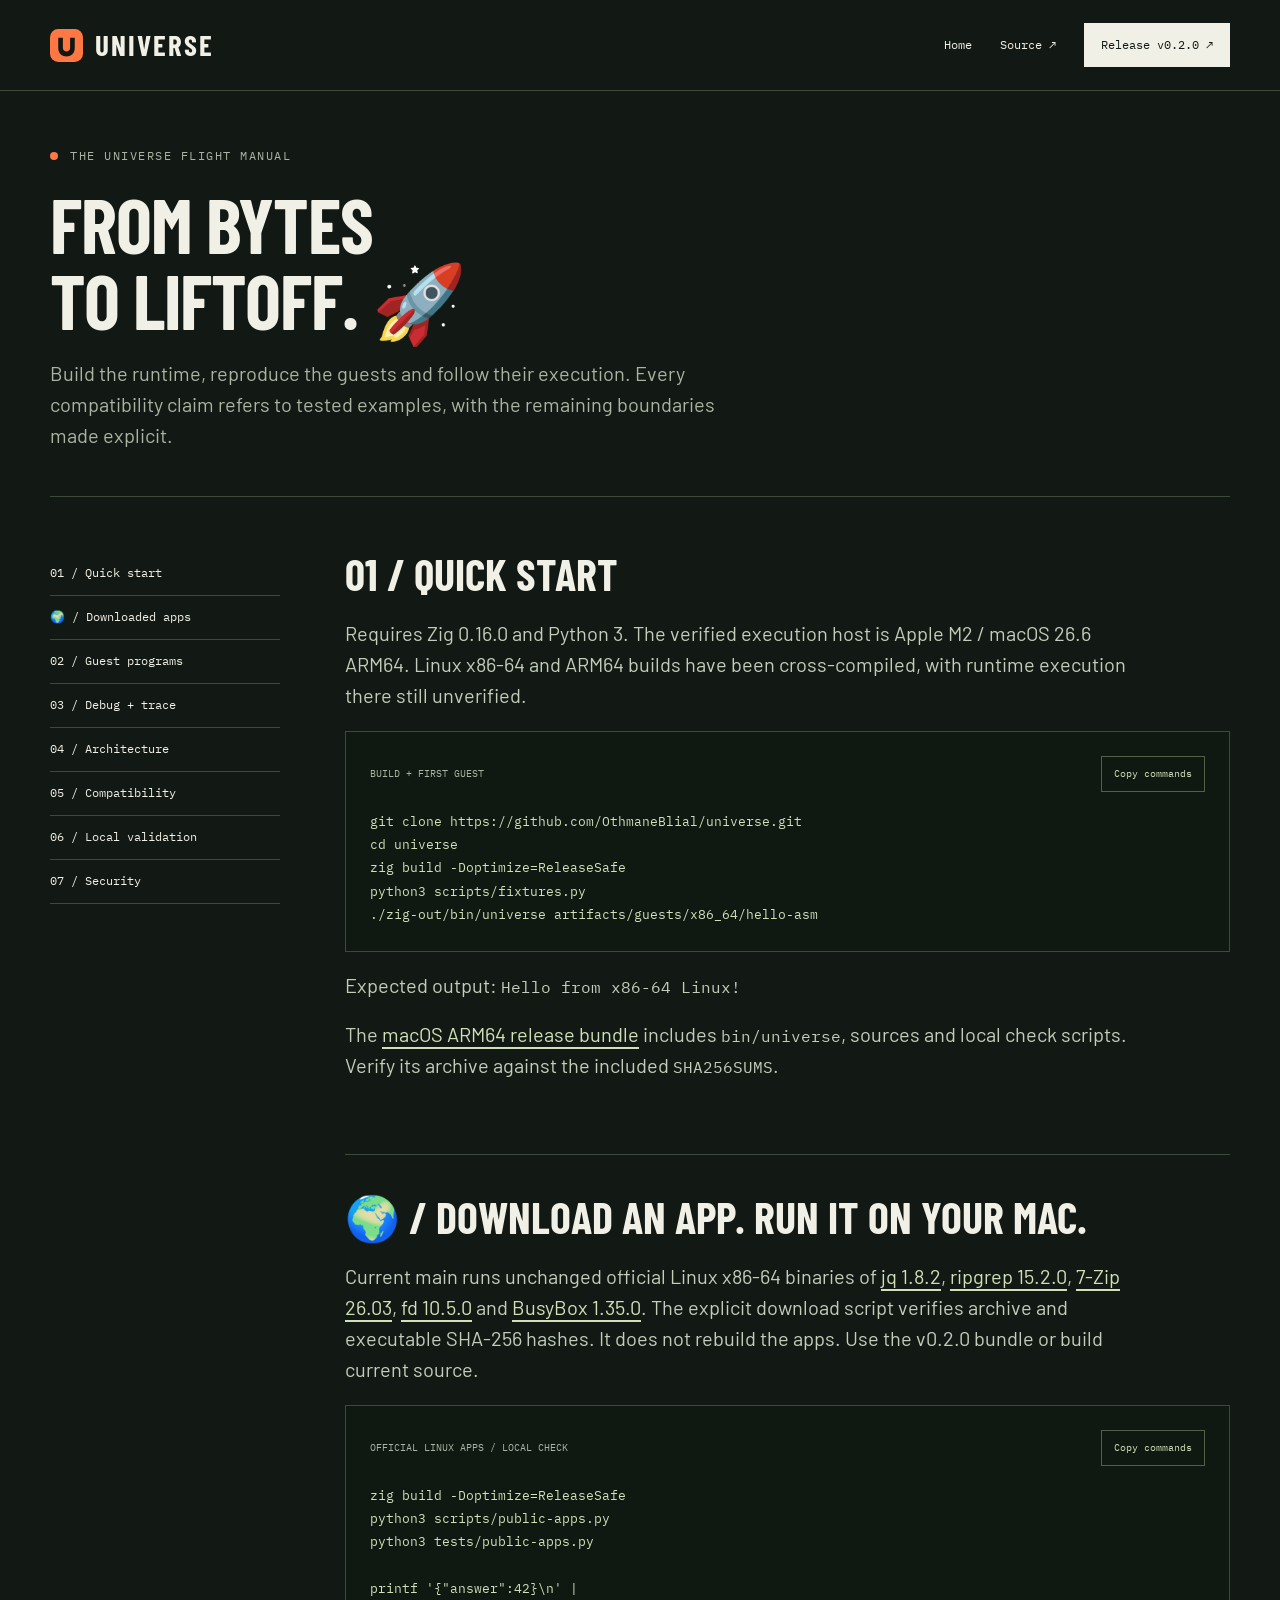
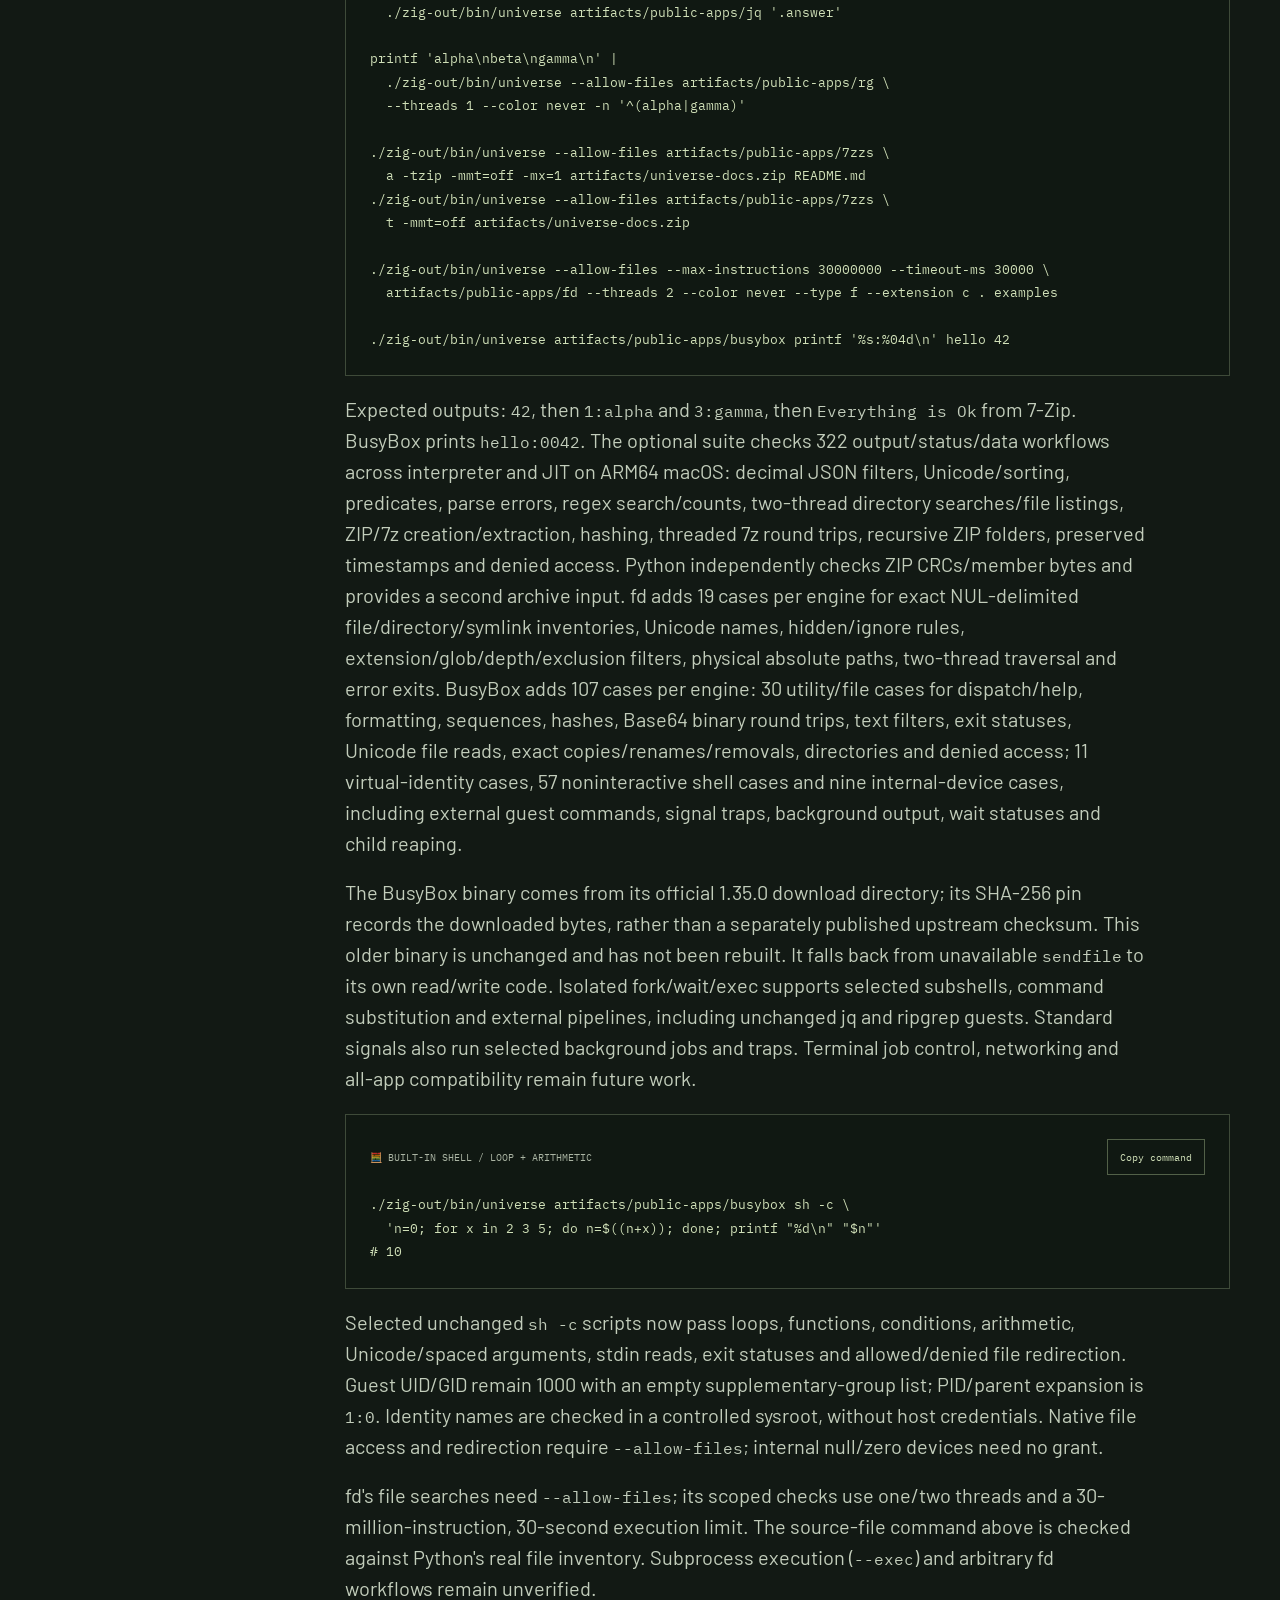
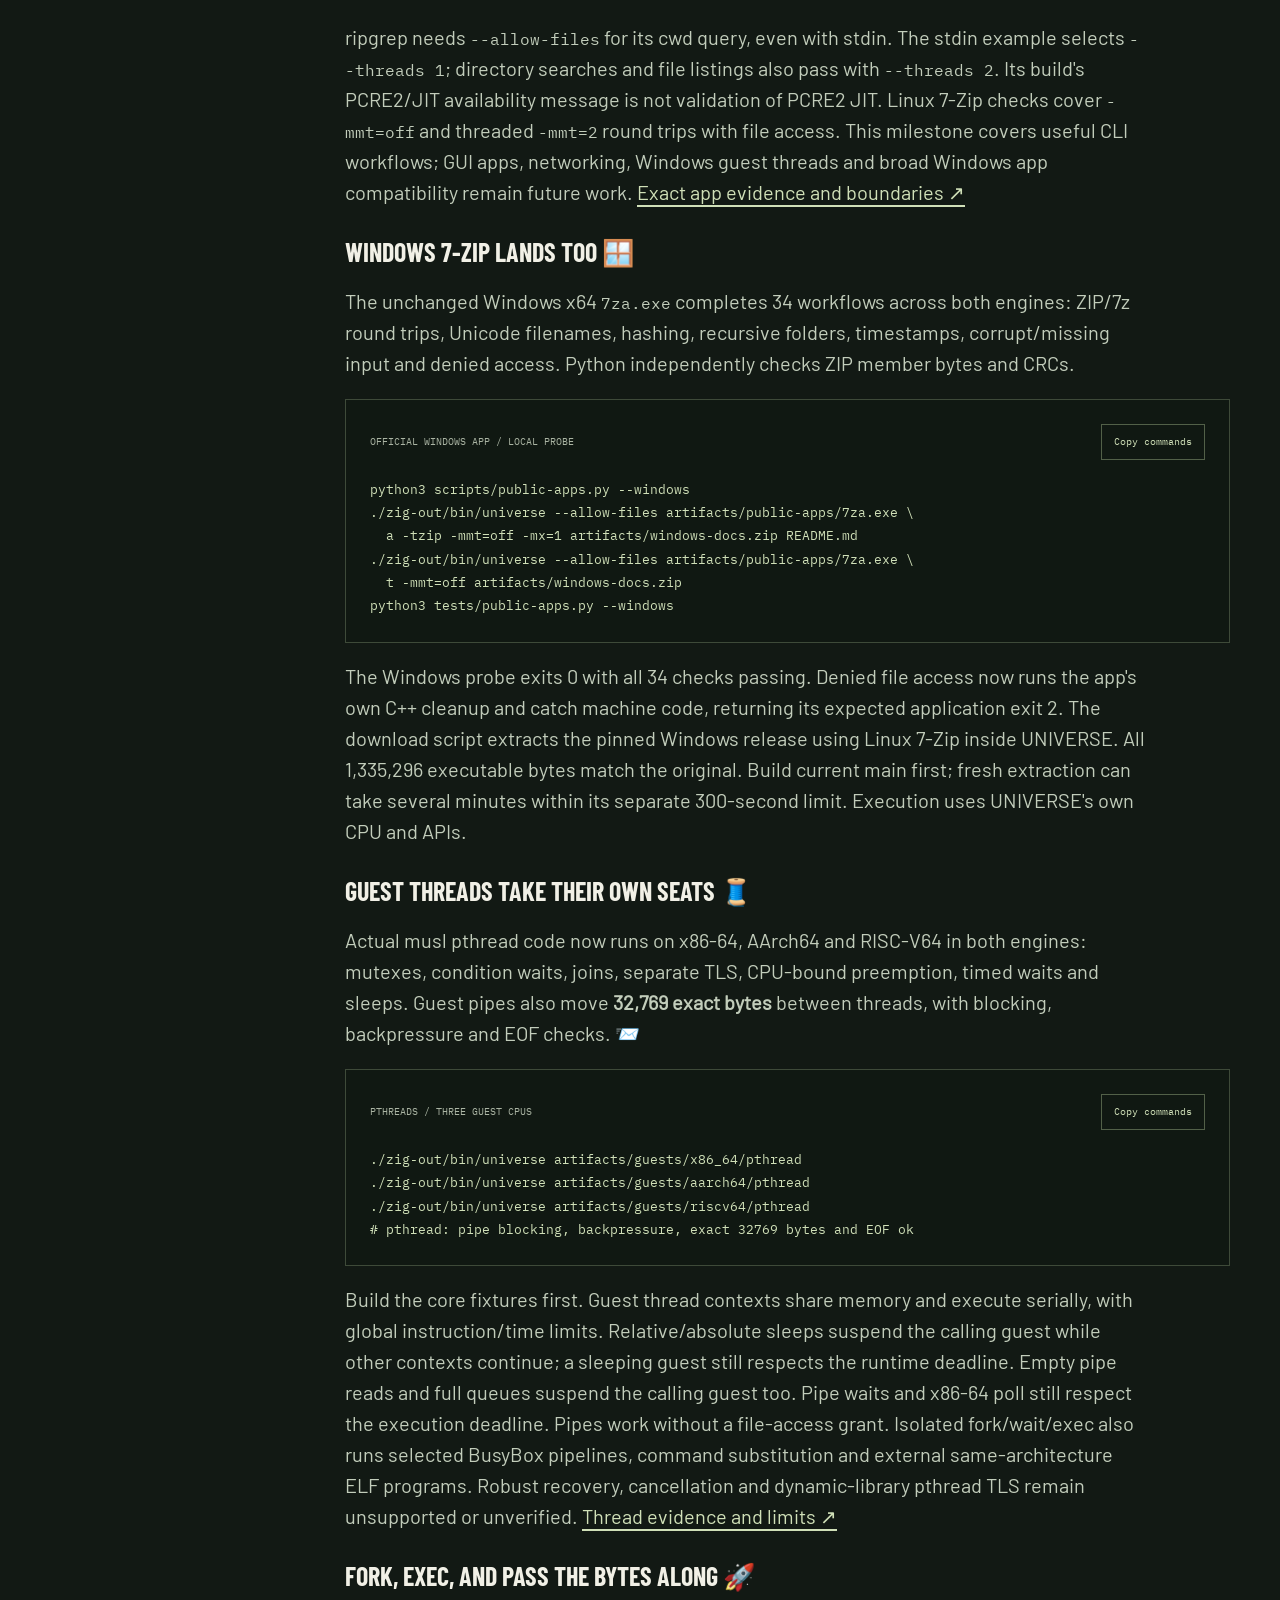
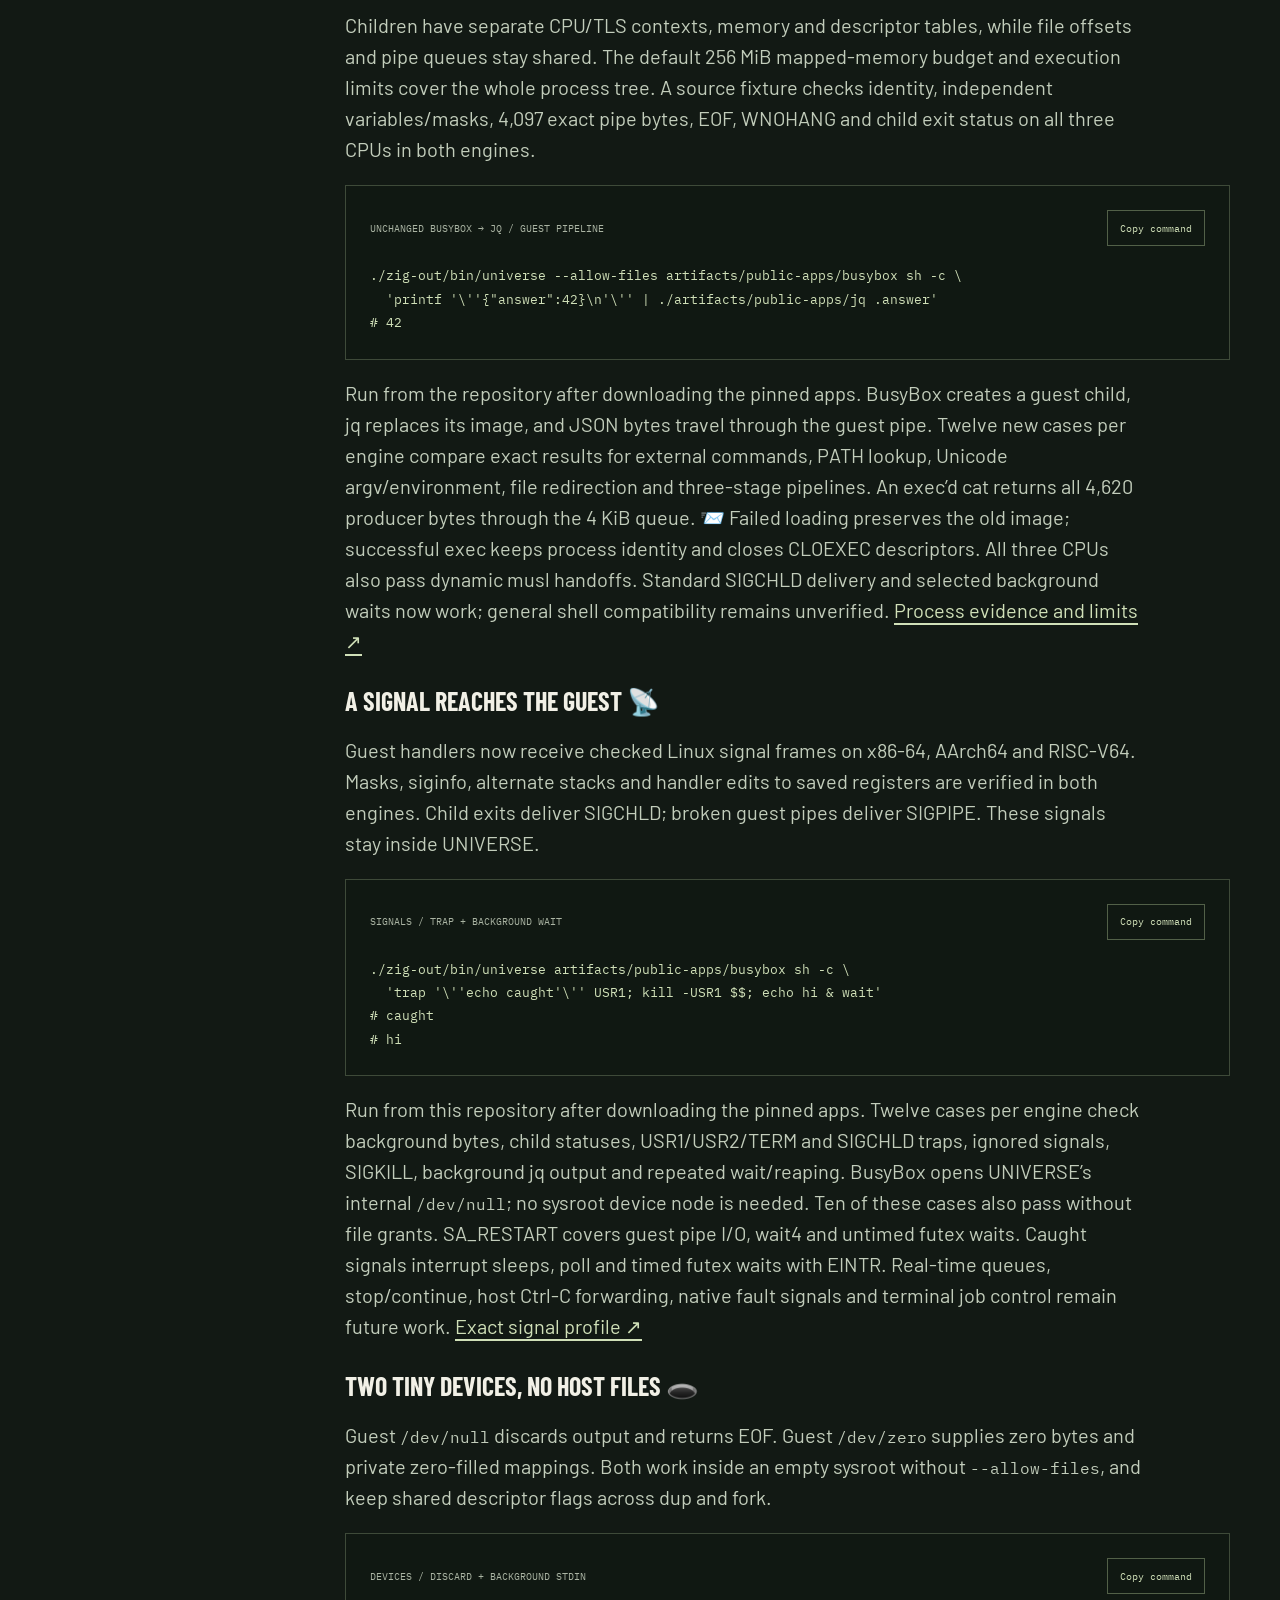
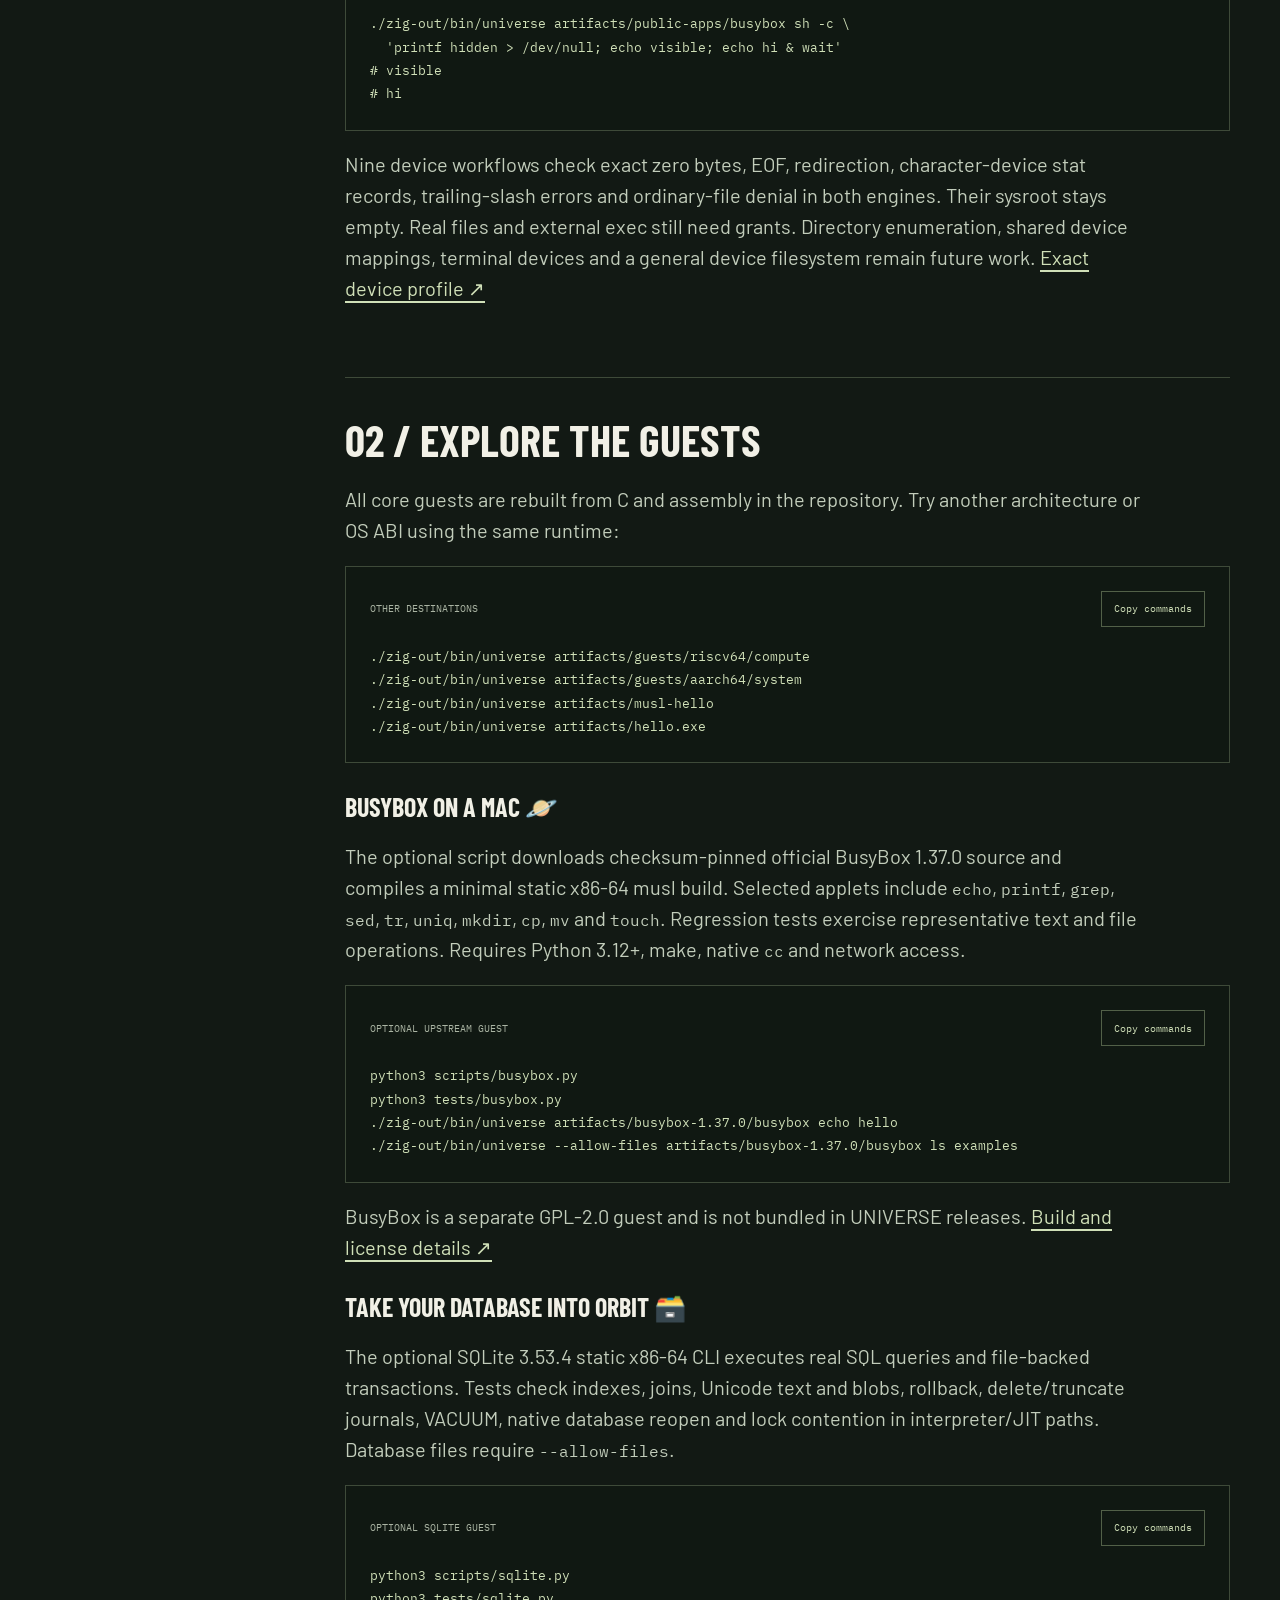
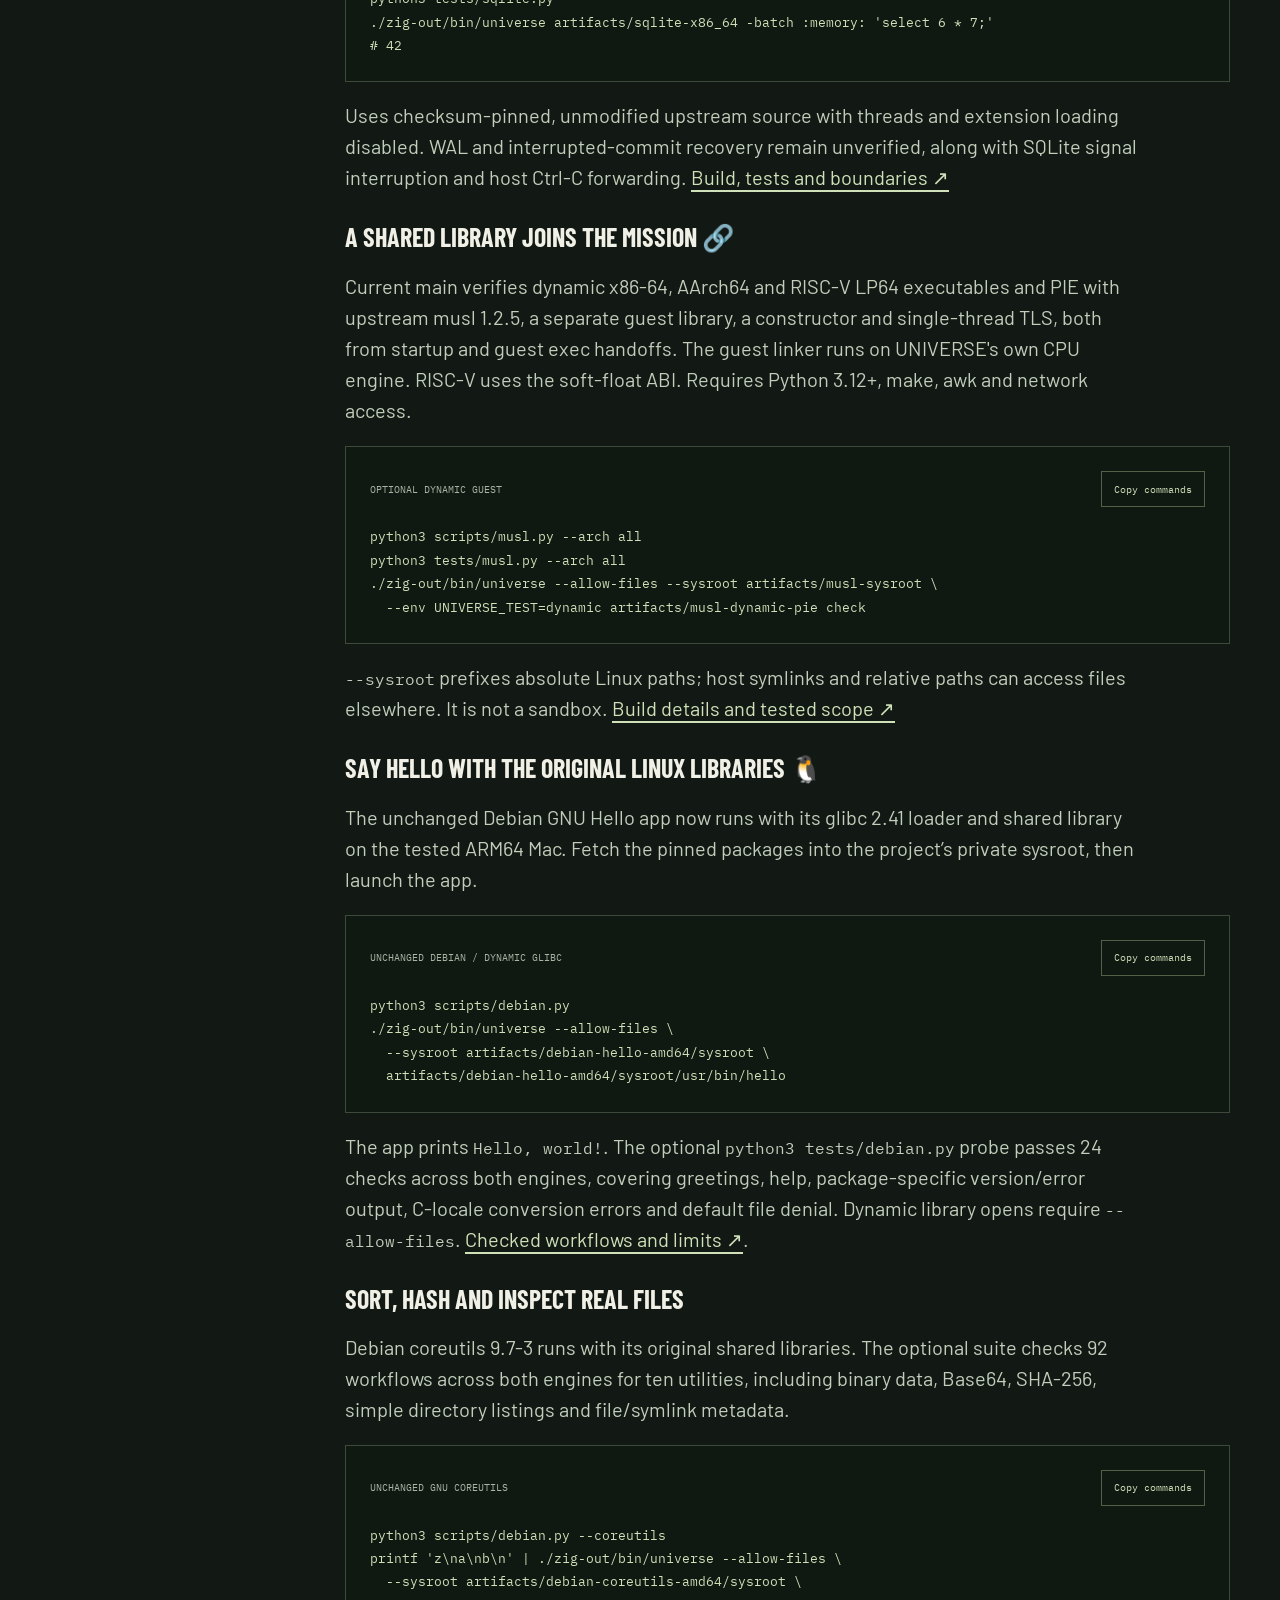
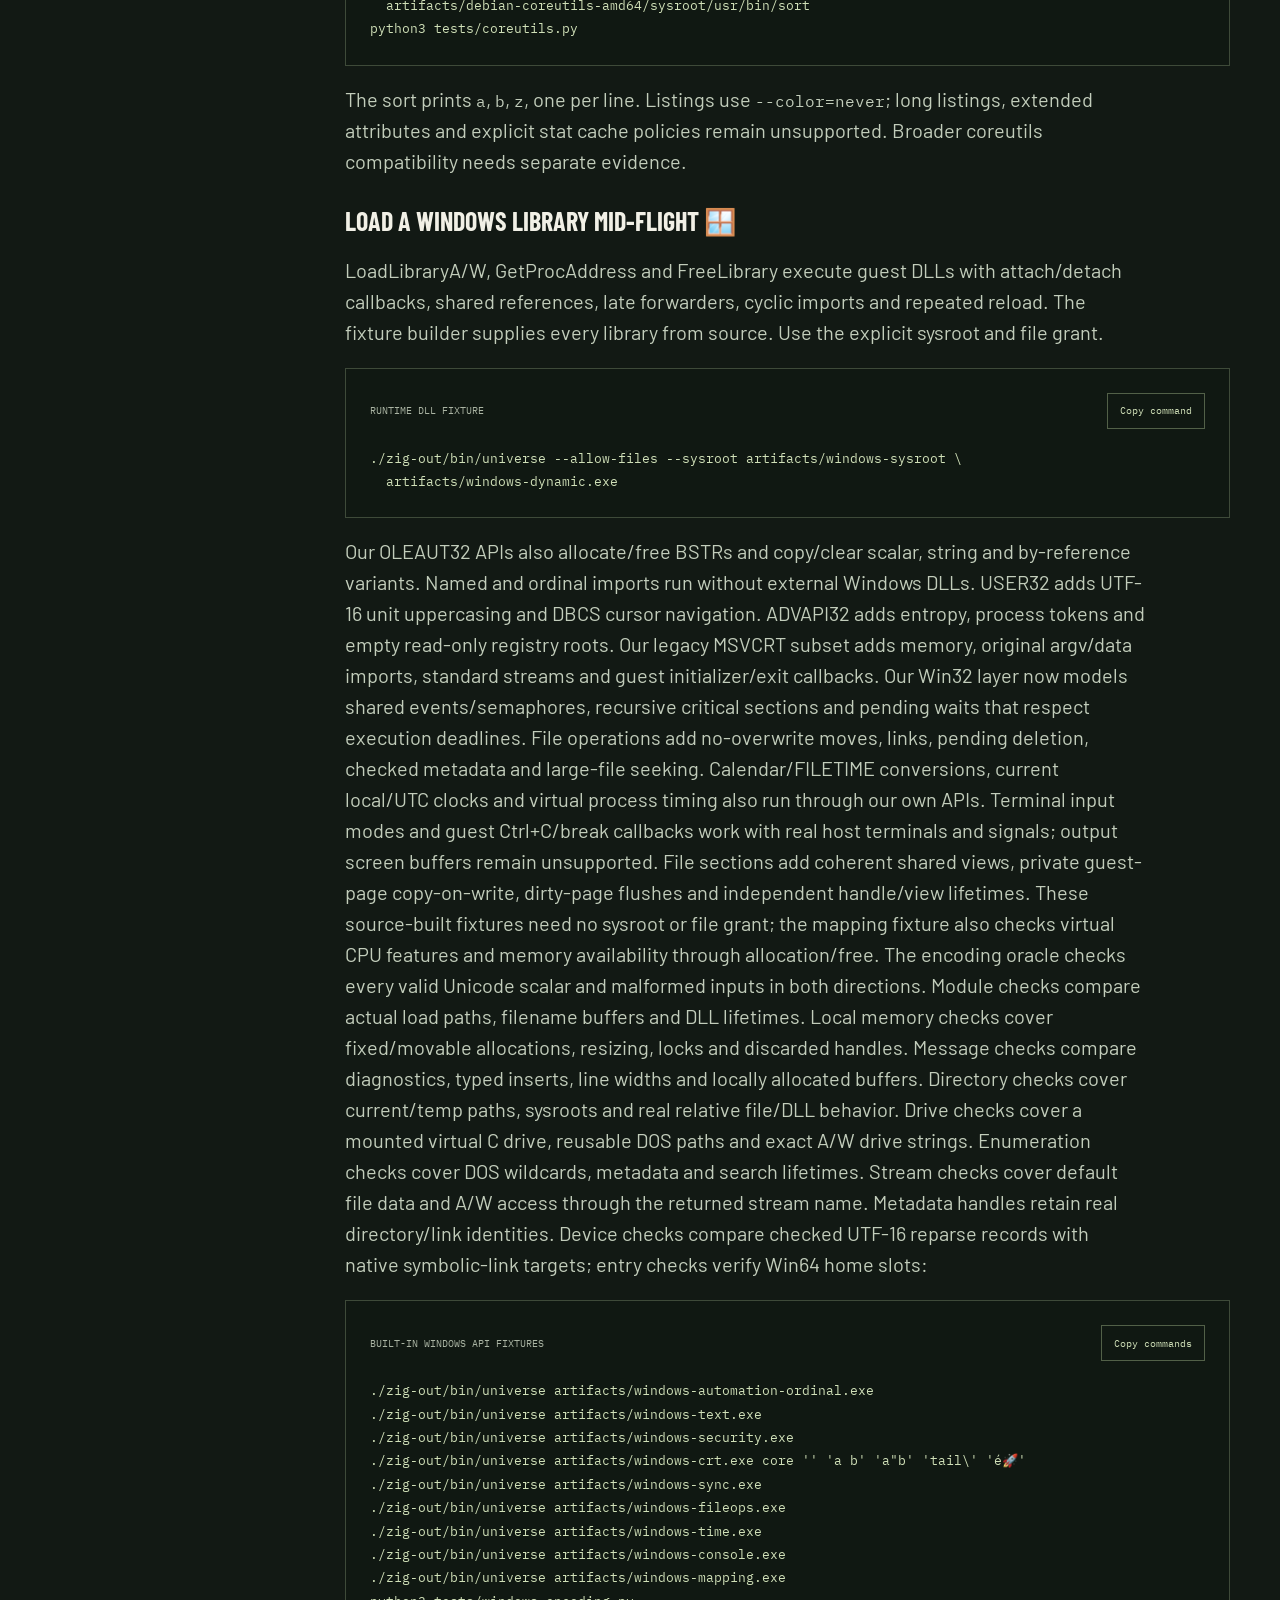
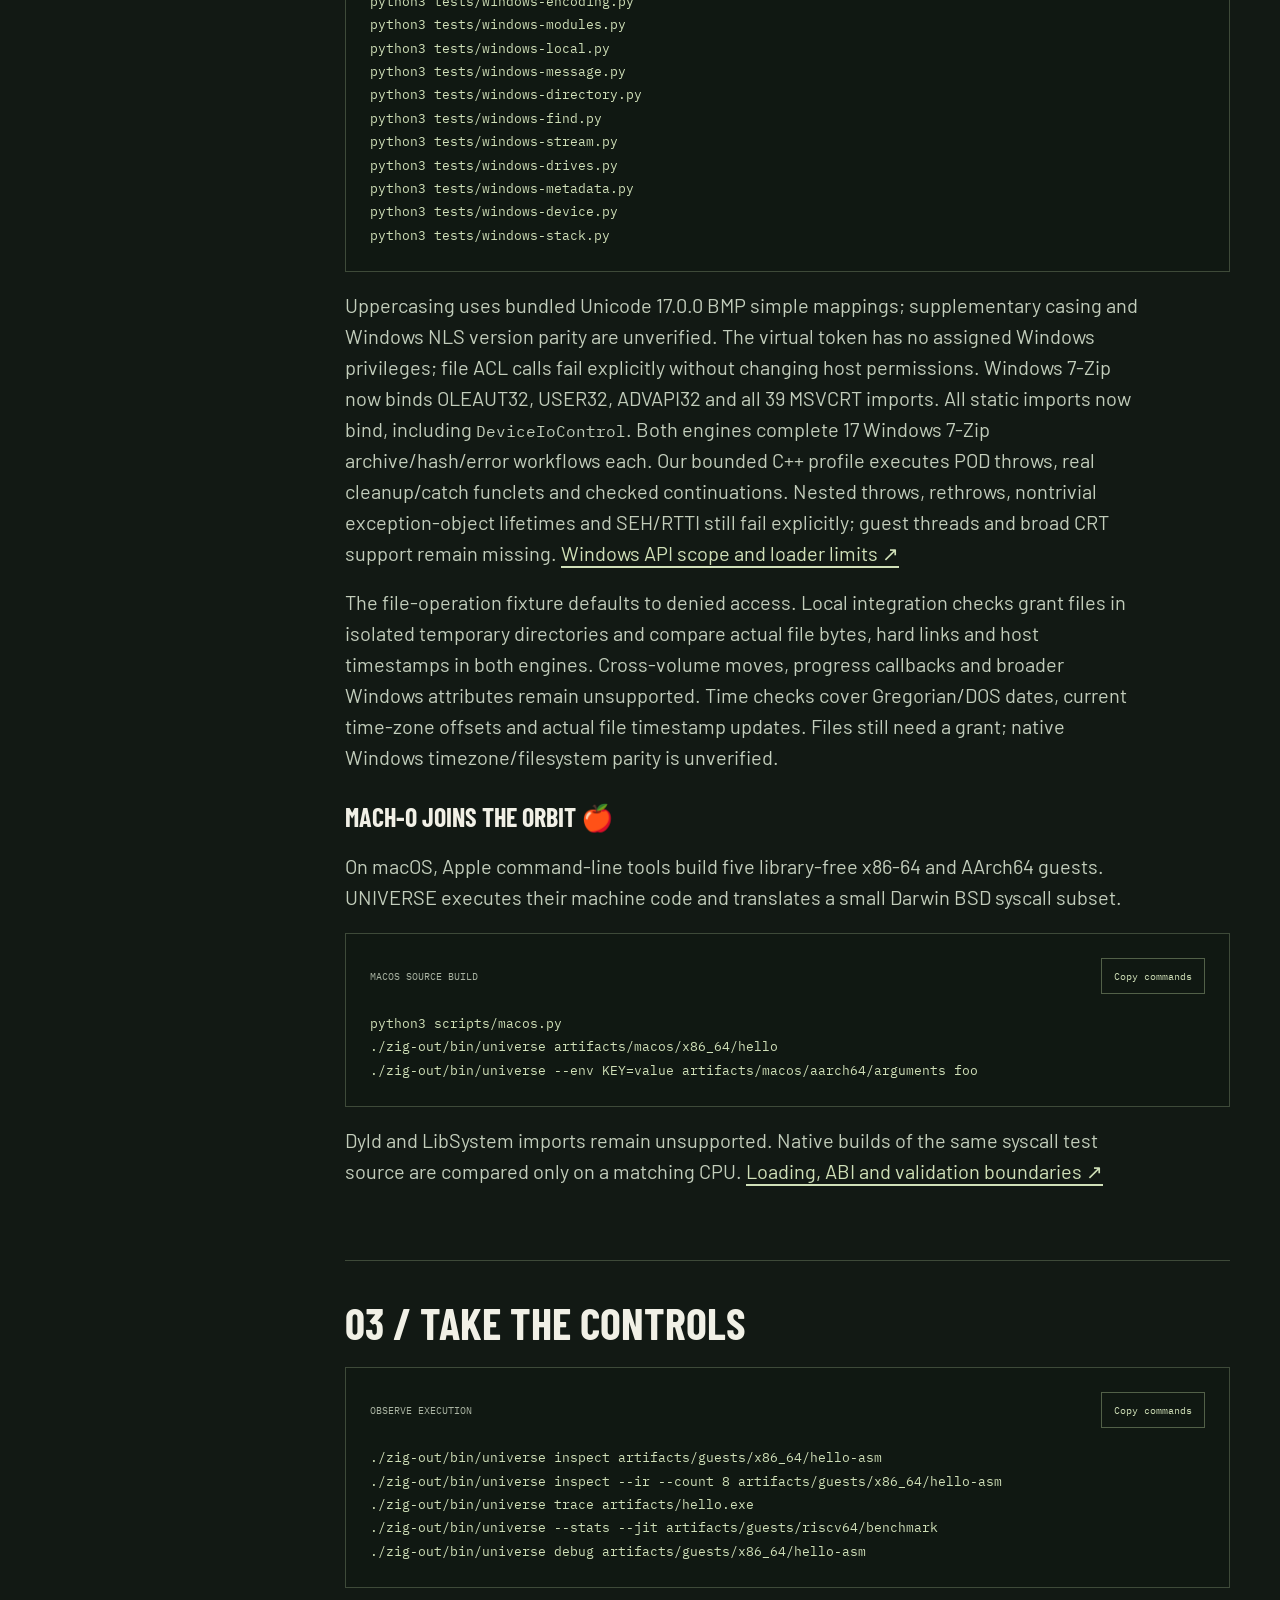
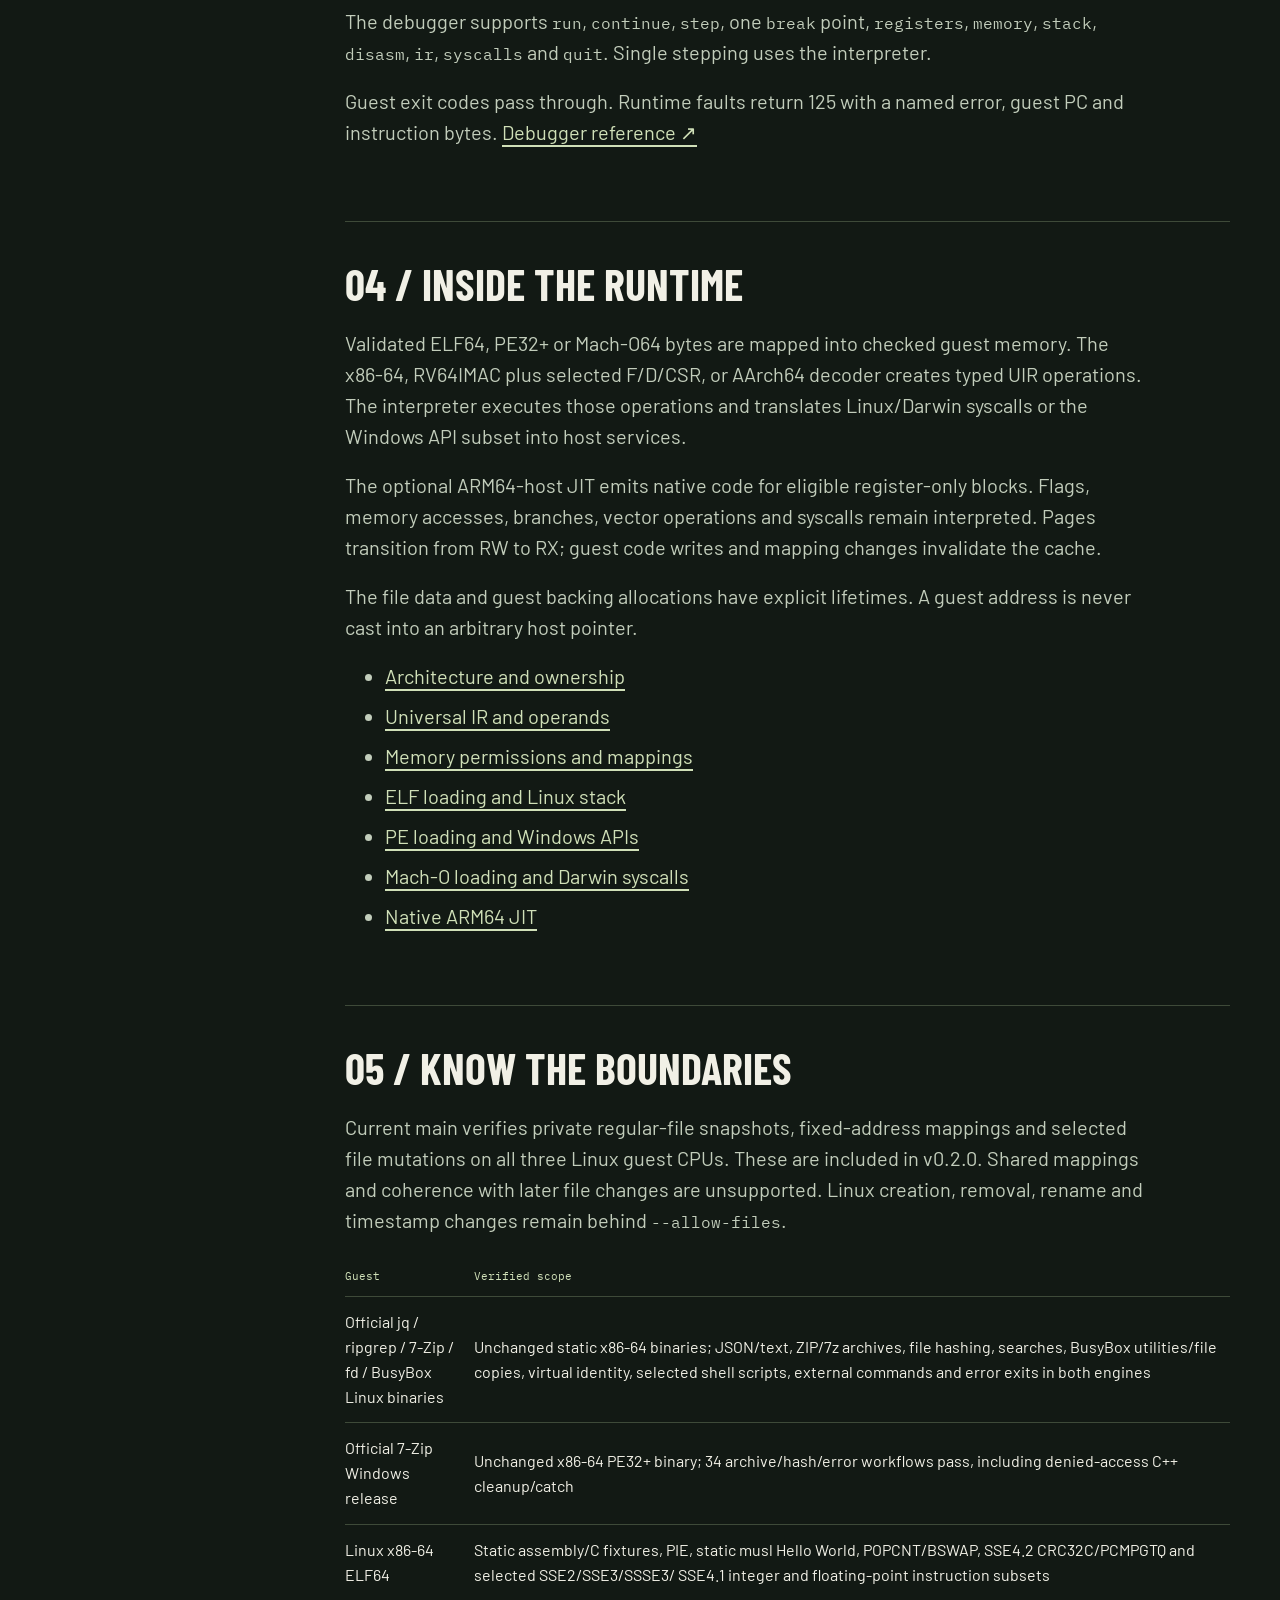
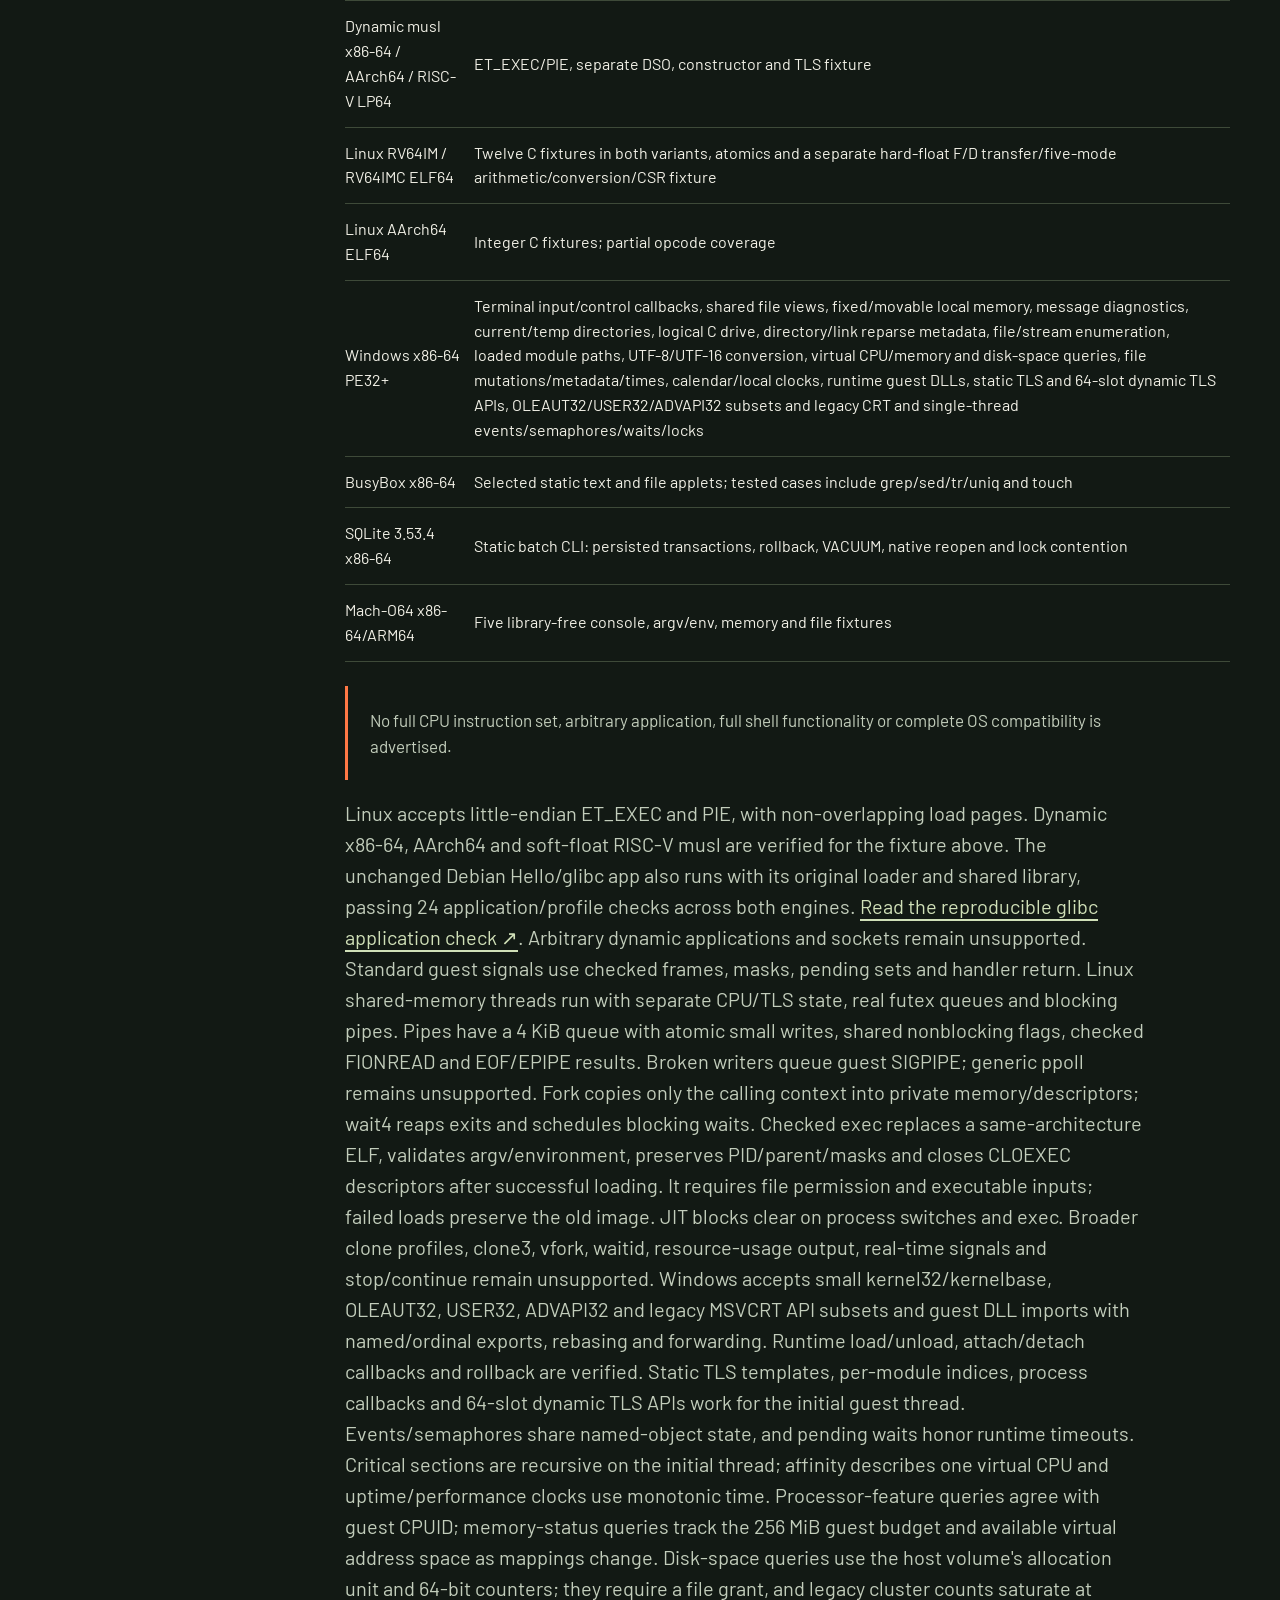
==== site/docs.html @ 821ba2e9 "Record the complete local v0.2.0 release validation" ====
<!doctype html>
<html lang="en">
  <head>
    <meta charset="utf-8" />
    <meta name="viewport" content="width=device-width,initial-scale=1" />
    <title>Flight manual — UNIVERSE</title>
    <meta
      name="description"
      content="Build UNIVERSE, execute real foreign guests, inspect UIR and understand exact compatibility and security boundaries."
    />
    <meta name="theme-color" content="#121914" />
    <link
      rel="canonical"
      href="https://othmaneblial.github.io/universe/docs.html"
    />
    <link rel="icon" href="assets/icon.svg" type="image/svg+xml" />
    <link rel="stylesheet" href="styles.css" />
    <script defer src="app.js"></script>
  </head>
  <body>
    <a class="skip" href="#main">Skip to content</a>
    <header class="site-nav">
      <nav class="wrap nav-inner" aria-label="Main navigation">
        <a class="brand" href="./"
          ><img
            src="assets/icon.svg"
            alt=""
            width="33"
            height="33"
          />UNIVERSE</a
        >
        <div class="nav-links">
          <a href="./">Home</a
          ><a class="desktop" href="https://github.com/OthmaneBlial/universe"
            >Source ↗</a
          ><a
            class="nav-cta"
            href="https://github.com/OthmaneBlial/universe/releases/tag/v0.2.0"
            >Release v0.2.0 ↗</a
          >
        </div>
      </nav>
    </header>
    <main id="main" class="wrap">
      <div class="docs-heading">
        <span class="eyebrow">The UNIVERSE flight manual</span>
        <h1>From bytes<br />to liftoff. 🚀</h1>
        <p>
          Build the runtime, reproduce the guests and follow their execution.
          Every compatibility claim refers to tested examples, with the
          remaining boundaries made explicit.
        </p>
      </div>
      <div class="docs-layout">
        <nav class="docs-sidebar" aria-label="Documentation sections">
          <a href="#quickstart">01 / Quick start</a
          ><a href="#public-apps">🌍 / Downloaded apps</a
          ><a href="#guests">02 / Guest programs</a
          ><a href="#tools">03 / Debug + trace</a
          ><a href="#architecture">04 / Architecture</a
          ><a href="#compatibility">05 / Compatibility</a
          ><a href="#validation">06 / Local validation</a
          ><a href="#security">07 / Security</a>
        </nav>
        <div class="docs-content">
          <section id="quickstart">
            <h2>01 / Quick start</h2>
            <p>
              Requires Zig 0.16.0 and Python 3. The verified execution host is
              Apple M2 / macOS 26.6 ARM64. Linux x86-64 and ARM64 builds have
              been cross-compiled, with runtime execution there still
              unverified.
            </p>
            <div class="code-block">
              <div class="code-label">
                <span>BUILD + FIRST GUEST</span
                ><button class="copy" data-copy="docs-start">
                  Copy commands
                </button>
              </div>
              <pre
                id="docs-start"
              ><code>git clone https://github.com/OthmaneBlial/universe.git
cd universe
zig build -Doptimize=ReleaseSafe
python3 scripts/fixtures.py
./zig-out/bin/universe artifacts/guests/x86_64/hello-asm</code></pre>
            </div>
            <p>Expected output: <code>Hello from x86-64 Linux!</code></p>
            <p>
              The
              <a
                href="https://github.com/OthmaneBlial/universe/releases/tag/v0.2.0"
                >macOS ARM64 release bundle</a
              >
              includes <code>bin/universe</code>, sources and local check
              scripts. Verify its archive against the included
              <code>SHA256SUMS</code>.
            </p>
          </section>
          <section id="public-apps">
            <h2>🌍 / Download an app. Run it on your Mac.</h2>
            <p>Current main runs unchanged official Linux x86-64 binaries of
              <a href="https://github.com/jqlang/jq/releases/tag/jq-1.8.2">jq 1.8.2</a>,
              <a href="https://github.com/BurntSushi/ripgrep/releases/tag/15.2.0">ripgrep 15.2.0</a>,
              <a href="https://github.com/ip7z/7zip/releases/tag/26.03">7-Zip 26.03</a>,
              <a href="https://github.com/sharkdp/fd/releases/tag/v10.5.0">fd 10.5.0</a>
              and <a href="https://busybox.net/downloads/binaries/1.35.0-x86_64-linux-musl/">BusyBox 1.35.0</a>.
              The explicit download script verifies archive and executable SHA-256 hashes.
              It does not rebuild the apps. Use the v0.2.0 bundle or build current source.</p>
            <div class="code-block">
              <div class="code-label"><span>OFFICIAL LINUX APPS / LOCAL CHECK</span><button class="copy" data-copy="docs-apps">Copy commands</button></div>
              <pre id="docs-apps"><code>zig build -Doptimize=ReleaseSafe
python3 scripts/public-apps.py
python3 tests/public-apps.py

printf '{"answer":42}\n' |
  ./zig-out/bin/universe artifacts/public-apps/jq '.answer'

printf 'alpha\nbeta\ngamma\n' |
  ./zig-out/bin/universe --allow-files artifacts/public-apps/rg \
  --threads 1 --color never -n '^(alpha|gamma)'

./zig-out/bin/universe --allow-files artifacts/public-apps/7zzs \
  a -tzip -mmt=off -mx=1 artifacts/universe-docs.zip README.md
./zig-out/bin/universe --allow-files artifacts/public-apps/7zzs \
  t -mmt=off artifacts/universe-docs.zip

./zig-out/bin/universe --allow-files --max-instructions 30000000 --timeout-ms 30000 \
  artifacts/public-apps/fd --threads 2 --color never --type f --extension c . examples

./zig-out/bin/universe artifacts/public-apps/busybox printf '%s:%04d\n' hello 42</code></pre>
            </div>
            <p>Expected outputs: <code>42</code>, then <code>1:alpha</code> and
              <code>3:gamma</code>, then <code>Everything is Ok</code> from 7-Zip.
              BusyBox prints <code>hello:0042</code>.
              The optional suite checks 322 output/status/data workflows
              across interpreter and JIT on ARM64 macOS: decimal JSON filters, Unicode/sorting,
              predicates, parse errors, regex search/counts, two-thread directory searches/file listings, ZIP/7z creation/extraction,
              hashing, threaded 7z round trips, recursive ZIP folders, preserved timestamps and denied access.
              Python independently checks ZIP CRCs/member bytes and provides a second archive input.
              fd adds 19 cases per engine for exact NUL-delimited file/directory/symlink inventories,
              Unicode names, hidden/ignore rules, extension/glob/depth/exclusion filters,
              physical absolute paths, two-thread traversal and error exits.
              BusyBox adds 107 cases per engine: 30 utility/file cases for dispatch/help, formatting, sequences, hashes,
              Base64 binary round trips, text filters, exit statuses, Unicode file reads,
              exact copies/renames/removals, directories and denied access;
              11 virtual-identity cases, 57 noninteractive shell cases and nine internal-device cases, including external guest commands,
              signal traps, background output, wait statuses and child reaping.</p>
            <p>The BusyBox binary comes from its official 1.35.0 download directory;
              its SHA-256 pin records the downloaded bytes, rather than a separately published upstream checksum.
              This older binary is unchanged and has not been rebuilt.
              It falls back from unavailable <code>sendfile</code> to its own read/write code.
              Isolated fork/wait/exec supports selected subshells, command substitution and external pipelines,
              including unchanged jq and ripgrep guests. Standard signals also run selected background jobs and traps.
              Terminal job control, networking and all-app compatibility remain future work.</p>
            <div class="code-block">
              <div class="code-label"><span>🧮 BUILT-IN SHELL / LOOP + ARITHMETIC</span><button class="copy" data-copy="busybox-shell">Copy command</button></div>
              <pre id="busybox-shell"><code>./zig-out/bin/universe artifacts/public-apps/busybox sh -c \
  'n=0; for x in 2 3 5; do n=$((n+x)); done; printf "%d\n" "$n"'
# 10</code></pre>
            </div>
            <p>Selected unchanged <code>sh -c</code> scripts now pass loops, functions,
              conditions, arithmetic, Unicode/spaced arguments, stdin reads, exit statuses
              and allowed/denied file redirection. Guest UID/GID remain 1000 with an empty
              supplementary-group list; PID/parent expansion is <code>1:0</code>.
              Identity names are checked in a controlled sysroot, without host credentials.
              Native file access and redirection require <code>--allow-files</code>; internal null/zero devices need no grant.</p>
            <p>fd's file searches need <code>--allow-files</code>; its scoped checks use
              one/two threads and a 30-million-instruction, 30-second execution limit.
              The source-file command above is checked against Python's real file inventory.
              Subprocess execution (<code>--exec</code>) and arbitrary fd workflows remain unverified.</p>
            <p>ripgrep needs <code>--allow-files</code> for its cwd query, even with stdin.
              The stdin example selects <code>--threads 1</code>; directory searches and file listings
              also pass with <code>--threads 2</code>. Its build's PCRE2/JIT availability message is
              not validation of PCRE2 JIT. Linux 7-Zip checks cover <code>-mmt=off</code>
              and threaded <code>-mmt=2</code> round trips with file access.
              This milestone covers useful CLI workflows;
              GUI apps, networking, Windows guest threads and broad Windows app compatibility remain future work.
              <a href="https://github.com/OthmaneBlial/universe/blob/main/docs/public-apps.md">Exact app evidence and boundaries ↗</a></p>
            <h3>Windows 7-Zip lands too 🪟</h3>
            <p>The unchanged Windows x64 <code>7za.exe</code> completes 34 workflows across both engines:
              ZIP/7z round trips, Unicode filenames, hashing, recursive folders, timestamps, corrupt/missing input and denied access.
              Python independently checks ZIP member bytes and CRCs.</p>
            <div class="code-block">
              <div class="code-label"><span>OFFICIAL WINDOWS APP / LOCAL PROBE</span><button class="copy" data-copy="docs-apps-windows">Copy commands</button></div>
              <pre id="docs-apps-windows"><code>python3 scripts/public-apps.py --windows
./zig-out/bin/universe --allow-files artifacts/public-apps/7za.exe \
  a -tzip -mmt=off -mx=1 artifacts/windows-docs.zip README.md
./zig-out/bin/universe --allow-files artifacts/public-apps/7za.exe \
  t -mmt=off artifacts/windows-docs.zip
python3 tests/public-apps.py --windows</code></pre>
            </div>
            <p>The Windows probe exits 0 with all 34 checks passing. Denied file access now runs the
              app's own C++ cleanup and catch machine code, returning its expected application exit 2.
              The download script extracts the pinned Windows release using Linux 7-Zip inside UNIVERSE.
              All 1,335,296 executable bytes match the original. Build current main first; fresh extraction
              can take several minutes within its separate 300-second limit. Execution uses UNIVERSE's own CPU and APIs.</p>
            <h3>Guest threads take their own seats 🧵</h3>
            <p>Actual musl pthread code now runs on x86-64, AArch64 and RISC-V64 in both engines:
              mutexes, condition waits, joins, separate TLS, CPU-bound preemption, timed waits and sleeps.
              Guest pipes also move <strong>32,769 exact bytes</strong> between threads, with blocking,
              backpressure and EOF checks. 📨</p>
            <div class="code-block">
              <div class="code-label"><span>PTHREADS / THREE GUEST CPUS</span><button class="copy" data-copy="docs-threads">Copy commands</button></div>
              <pre id="docs-threads"><code>./zig-out/bin/universe artifacts/guests/x86_64/pthread
./zig-out/bin/universe artifacts/guests/aarch64/pthread
./zig-out/bin/universe artifacts/guests/riscv64/pthread
# pthread: pipe blocking, backpressure, exact 32769 bytes and EOF ok</code></pre>
            </div>
            <p>Build the core fixtures first. Guest thread contexts share memory and execute serially,
              with global instruction/time limits. Relative/absolute sleeps suspend the calling
              guest while other contexts continue; a sleeping guest still respects the runtime deadline.
              Empty pipe reads and full queues suspend the calling guest too. Pipe waits and x86-64
              poll still respect the execution deadline. Pipes work without a file-access grant.
              Isolated fork/wait/exec also runs selected BusyBox pipelines, command substitution
              and external same-architecture ELF programs.
              Robust recovery, cancellation and dynamic-library pthread TLS remain unsupported or unverified.
              <a href="https://github.com/OthmaneBlial/universe/blob/main/docs/linux-threads.md">Thread evidence and limits ↗</a></p>
            <h3>Fork, exec, and pass the bytes along 🚀</h3>
            <p>Children have separate CPU/TLS contexts, memory and descriptor tables, while file offsets
              and pipe queues stay shared. The default 256 MiB mapped-memory budget and execution limits
              cover the whole process tree. A source fixture checks identity, independent variables/masks,
              4,097 exact pipe bytes, EOF, WNOHANG and child exit status on all three CPUs in both engines.</p>
            <div class="code-block">
              <div class="code-label"><span>UNCHANGED BUSYBOX → JQ / GUEST PIPELINE</span><button class="copy" data-copy="docs-processes">Copy command</button></div>
              <pre id="docs-processes"><code>./zig-out/bin/universe --allow-files artifacts/public-apps/busybox sh -c \
  'printf '\''{"answer":42}\n'\'' | ./artifacts/public-apps/jq .answer'
# 42</code></pre>
            </div>
            <p>Run from the repository after downloading the pinned apps. BusyBox creates a guest child,
              jq replaces its image, and JSON bytes travel through the guest pipe. Twelve new cases per engine
              compare exact results for external commands, PATH lookup, Unicode argv/environment, file redirection
              and three-stage pipelines. An exec’d cat returns all 4,620 producer bytes through the 4 KiB queue. 📨
              Failed loading preserves the old image; successful exec keeps process identity and closes CLOEXEC
              descriptors. All three CPUs also pass dynamic musl handoffs.
              Standard SIGCHLD delivery and selected background waits now work;
              general shell compatibility remains unverified.
              <a href="https://github.com/OthmaneBlial/universe/blob/main/docs/linux-processes.md">Process evidence and limits ↗</a></p>
            <h3>A signal reaches the guest 📡</h3>
            <p>Guest handlers now receive checked Linux signal frames on x86-64, AArch64 and RISC-V64.
              Masks, siginfo, alternate stacks and handler edits to saved registers are verified in both engines.
              Child exits deliver SIGCHLD; broken guest pipes deliver SIGPIPE. These signals stay inside UNIVERSE.</p>
            <div class="code-block">
              <div class="code-label"><span>SIGNALS / TRAP + BACKGROUND WAIT</span><button class="copy" data-copy="docs-signals">Copy command</button></div>
              <pre id="docs-signals"><code>./zig-out/bin/universe artifacts/public-apps/busybox sh -c \
  'trap '\''echo caught'\'' USR1; kill -USR1 $$; echo hi &amp; wait'
# caught
# hi</code></pre>
            </div>
            <p>Run from this repository after downloading the pinned apps. Twelve cases per engine check
              background bytes, child statuses, USR1/USR2/TERM and SIGCHLD traps, ignored signals, SIGKILL,
              background jq output and repeated wait/reaping. BusyBox opens UNIVERSE’s internal <code>/dev/null</code>;
              no sysroot device node is needed. Ten of these cases also pass without file grants.
              SA_RESTART covers guest pipe I/O, wait4 and untimed futex waits. Caught signals interrupt sleeps,
              poll and timed futex waits with EINTR. Real-time queues, stop/continue, host Ctrl-C forwarding,
              native fault signals and terminal job control remain future work.
              <a href="https://github.com/OthmaneBlial/universe/blob/main/docs/linux-processes.md#guest-signals-and-interrupted-waits">Exact signal profile ↗</a></p>
            <h3>Two tiny devices, no host files 🕳️</h3>
            <p>Guest <code>/dev/null</code> discards output and returns EOF. Guest <code>/dev/zero</code>
              supplies zero bytes and private zero-filled mappings. Both work inside an empty sysroot
              without <code>--allow-files</code>, and keep shared descriptor flags across dup and fork.</p>
            <div class="code-block">
              <div class="code-label"><span>DEVICES / DISCARD + BACKGROUND STDIN</span><button class="copy" data-copy="docs-devices">Copy command</button></div>
              <pre id="docs-devices"><code>./zig-out/bin/universe artifacts/public-apps/busybox sh -c \
  'printf hidden &gt; /dev/null; echo visible; echo hi &amp; wait'
# visible
# hi</code></pre>
            </div>
            <p>Nine device workflows check exact zero bytes, EOF, redirection, character-device stat records,
              trailing-slash errors and ordinary-file denial in both engines. Their sysroot stays empty.
              Real files and external exec still need grants. Directory enumeration, shared device mappings,
              terminal devices and a general device filesystem remain future work.
              <a href="https://github.com/OthmaneBlial/universe/blob/main/docs/linux-devices.md">Exact device profile ↗</a></p>
          </section>
          <section id="guests">
            <h2>02 / Explore the guests</h2>
            <p>
              All core guests are rebuilt from C and assembly in the repository.
              Try another architecture or OS ABI using the same runtime:
            </p>
            <div class="code-block">
              <div class="code-label">
                <span>OTHER DESTINATIONS</span
                ><button class="copy" data-copy="docs-guests">
                  Copy commands
                </button>
              </div>
              <pre
                id="docs-guests"
              ><code>./zig-out/bin/universe artifacts/guests/riscv64/compute
./zig-out/bin/universe artifacts/guests/aarch64/system
./zig-out/bin/universe artifacts/musl-hello
./zig-out/bin/universe artifacts/hello.exe</code></pre>
            </div>
            <h3>BusyBox on a Mac 🪐</h3>
            <p>
              The optional script downloads checksum-pinned official BusyBox
              1.37.0 source and compiles a minimal static x86-64 musl build.
              Selected applets include <code>echo</code>, <code>printf</code>,
              <code>grep</code>, <code>sed</code>, <code>tr</code>,
              <code>uniq</code>, <code>mkdir</code>, <code>cp</code>,
              <code>mv</code> and <code>touch</code>. Regression tests exercise
              representative text and file operations. Requires Python 3.12+,
              make, native <code>cc</code> and network access.
            </p>
            <div class="code-block">
              <div class="code-label">
                <span>OPTIONAL UPSTREAM GUEST</span
                ><button class="copy" data-copy="docs-busybox">
                  Copy commands
                </button>
              </div>
              <pre id="docs-busybox"><code>python3 scripts/busybox.py
python3 tests/busybox.py
./zig-out/bin/universe artifacts/busybox-1.37.0/busybox echo hello
./zig-out/bin/universe --allow-files artifacts/busybox-1.37.0/busybox ls examples</code></pre>
            </div>
            <p>
              BusyBox is a separate GPL-2.0 guest and is not bundled in UNIVERSE
              releases.
              <a
                href="https://github.com/OthmaneBlial/universe/blob/main/docs/busybox.md"
                >Build and license details ↗</a
              >
            </p>
            <h3>Take your database into orbit 🗃️</h3>
            <p>
              The optional SQLite 3.53.4 static x86-64 CLI executes real SQL
              queries and file-backed transactions. Tests check indexes, joins,
              Unicode text and blobs, rollback, delete/truncate journals, VACUUM,
              native database reopen and lock contention in interpreter/JIT paths.
              Database files require <code>--allow-files</code>.
            </p>
            <div class="code-block">
              <div class="code-label">
                <span>OPTIONAL SQLITE GUEST</span
                ><button class="copy" data-copy="docs-sqlite">Copy commands</button>
              </div>
              <pre id="docs-sqlite"><code>python3 scripts/sqlite.py
python3 tests/sqlite.py
./zig-out/bin/universe artifacts/sqlite-x86_64 -batch :memory: 'select 6 * 7;'
# 42</code></pre>
            </div>
            <p>
              Uses checksum-pinned, unmodified upstream source with threads and
              extension loading disabled. WAL and interrupted-commit recovery
              remain unverified, along with SQLite signal interruption and host Ctrl-C forwarding.
              <a href="https://github.com/OthmaneBlial/universe/blob/main/docs/sqlite.md">Build, tests and boundaries ↗</a>
            </p>
            <h3>A shared library joins the mission 🔗</h3>
            <p>
              Current main verifies dynamic x86-64, AArch64 and RISC-V LP64
              executables and PIE with upstream musl 1.2.5, a separate guest library, a
              constructor and single-thread TLS, both from startup and guest exec handoffs. The guest linker runs on
              UNIVERSE's own CPU engine. RISC-V uses the soft-float ABI.
              Requires Python 3.12+, make, awk and network access.
            </p>
            <div class="code-block">
              <div class="code-label">
                <span>OPTIONAL DYNAMIC GUEST</span>
                <button class="copy" data-copy="docs-musl">
                  Copy commands
                </button>
              </div>
              <pre id="docs-musl"><code>python3 scripts/musl.py --arch all
python3 tests/musl.py --arch all
./zig-out/bin/universe --allow-files --sysroot artifacts/musl-sysroot \
  --env UNIVERSE_TEST=dynamic artifacts/musl-dynamic-pie check</code></pre>
            </div>
            <p>
              <code>--sysroot</code> prefixes absolute Linux paths; host
              symlinks and relative paths can access files elsewhere. It is not
              a sandbox.
              <a
                href="https://github.com/OthmaneBlial/universe/blob/main/docs/musl.md"
                >Build details and tested scope ↗</a
              >
            </p>
            <h3 id="docs-glibc">Say hello with the original Linux libraries 🐧</h3>
            <p>The unchanged Debian GNU Hello app now runs with its glibc 2.41
              loader and shared library on the tested ARM64 Mac. Fetch the pinned
              packages into the project’s private sysroot, then launch the app.</p>
            <div class="code-block">
              <div class="code-label"><span>UNCHANGED DEBIAN / DYNAMIC GLIBC</span><button class="copy" data-copy="docs-glibc-cli">Copy commands</button></div>
              <pre id="docs-glibc-cli"><code>python3 scripts/debian.py
./zig-out/bin/universe --allow-files \
  --sysroot artifacts/debian-hello-amd64/sysroot \
  artifacts/debian-hello-amd64/sysroot/usr/bin/hello</code></pre>
            </div>
            <p>The app prints <code>Hello, world!</code>. The optional
              <code>python3 tests/debian.py</code> probe passes 24 checks across
              both engines, covering greetings, help, package-specific version/error
              output, C-locale conversion errors and default file denial.
              Dynamic library opens require <code>--allow-files</code>.
              <a href="https://github.com/OthmaneBlial/universe/blob/main/docs/debian.md">Checked workflows and limits ↗</a>.</p>
            <h3 id="docs-coreutils">Sort, hash and inspect real files</h3>
            <p>Debian coreutils 9.7-3 runs with its original shared libraries.
              The optional suite checks 92 workflows across both engines for
              ten utilities, including binary data, Base64, SHA-256, simple
              directory listings and file/symlink metadata.</p>
            <div class="code-block">
              <div class="code-label"><span>UNCHANGED GNU COREUTILS</span><button class="copy" data-copy="docs-coreutils-cli">Copy commands</button></div>
              <pre id="docs-coreutils-cli"><code>python3 scripts/debian.py --coreutils
printf 'z\na\nb\n' | ./zig-out/bin/universe --allow-files \
  --sysroot artifacts/debian-coreutils-amd64/sysroot \
  artifacts/debian-coreutils-amd64/sysroot/usr/bin/sort
python3 tests/coreutils.py</code></pre>
            </div>
            <p>The sort prints <code>a</code>, <code>b</code>, <code>z</code>,
              one per line. Listings use <code>--color=never</code>;
              long listings, extended attributes and explicit stat cache
              policies remain unsupported. Broader coreutils compatibility
              needs separate evidence.</p>
            <h3>Load a Windows library mid-flight 🪟</h3>
            <p>
              LoadLibraryA/W, GetProcAddress and FreeLibrary execute guest DLLs
              with attach/detach callbacks, shared references, late forwarders,
              cyclic imports and repeated reload. The fixture builder supplies
              every library from source. Use the explicit sysroot and file grant.
            </p>
            <div class="code-block">
              <div class="code-label">
                <span>RUNTIME DLL FIXTURE</span>
                <button class="copy" data-copy="docs-windows">Copy command</button>
              </div>
              <pre id="docs-windows"><code>./zig-out/bin/universe --allow-files --sysroot artifacts/windows-sysroot \
  artifacts/windows-dynamic.exe</code></pre>
            </div>
            <p>
              Our OLEAUT32 APIs also allocate/free BSTRs and copy/clear scalar,
              string and by-reference variants. Named and ordinal imports run
              without external Windows DLLs. USER32 adds UTF-16 unit uppercasing
              and DBCS cursor navigation. ADVAPI32 adds entropy, process tokens
              and empty read-only registry roots. Our legacy MSVCRT subset adds memory,
              original argv/data imports, standard streams and guest initializer/exit callbacks.
              Our Win32 layer now models shared events/semaphores, recursive critical sections
              and pending waits that respect execution deadlines.
              File operations add no-overwrite moves, links, pending deletion,
              checked metadata and large-file seeking.
              Calendar/FILETIME conversions, current local/UTC clocks and virtual process
              timing also run through our own APIs.
              Terminal input modes and guest Ctrl+C/break callbacks work with real host
              terminals and signals; output screen buffers remain unsupported.
              File sections add coherent shared views, private guest-page copy-on-write,
              dirty-page flushes and independent handle/view lifetimes.
              These source-built fixtures need no
              sysroot or file grant; the mapping fixture also checks virtual CPU features
              and memory availability through allocation/free. The encoding oracle checks
              every valid Unicode scalar and malformed inputs in both directions. Module
              checks compare actual load paths, filename buffers and DLL lifetimes. Local
              memory checks cover fixed/movable allocations, resizing, locks and discarded handles. Message checks compare diagnostics,
              typed inserts, line widths and locally allocated buffers. Directory checks cover
              current/temp paths, sysroots and real relative file/DLL behavior.
              Drive checks cover a mounted virtual C drive, reusable DOS paths and exact A/W drive strings.
              Enumeration checks cover DOS wildcards, metadata and search lifetimes.
              Stream checks cover default file data and A/W access through the returned stream name.
              Metadata handles retain real directory/link identities. Device checks compare checked
              UTF-16 reparse records with native symbolic-link targets; entry checks verify Win64 home slots:
            </p>
            <div class="code-block">
              <div class="code-label">
                <span>BUILT-IN WINDOWS API FIXTURES</span>
                <button class="copy" data-copy="docs-automation">Copy commands</button>
              </div>
              <pre id="docs-automation"><code>./zig-out/bin/universe artifacts/windows-automation-ordinal.exe
./zig-out/bin/universe artifacts/windows-text.exe
./zig-out/bin/universe artifacts/windows-security.exe
./zig-out/bin/universe artifacts/windows-crt.exe core '' 'a b' 'a"b' 'tail\' 'é🚀'
./zig-out/bin/universe artifacts/windows-sync.exe
./zig-out/bin/universe artifacts/windows-fileops.exe
./zig-out/bin/universe artifacts/windows-time.exe
./zig-out/bin/universe artifacts/windows-console.exe
./zig-out/bin/universe artifacts/windows-mapping.exe
python3 tests/windows-encoding.py
python3 tests/windows-modules.py
python3 tests/windows-local.py
python3 tests/windows-message.py
python3 tests/windows-directory.py
python3 tests/windows-find.py
python3 tests/windows-stream.py
python3 tests/windows-drives.py
python3 tests/windows-metadata.py
python3 tests/windows-device.py
python3 tests/windows-stack.py</code></pre>
            </div>
            <p>
              Uppercasing uses bundled Unicode 17.0.0 BMP simple mappings;
              supplementary casing and Windows NLS version parity are unverified.
              The virtual token has no assigned Windows privileges; file ACL
              calls fail explicitly without changing host permissions.
              Windows 7-Zip now binds OLEAUT32, USER32, ADVAPI32 and all 39 MSVCRT imports.
              All static imports now bind, including <code>DeviceIoControl</code>.
              Both engines complete 17 Windows 7-Zip archive/hash/error workflows each.
              Our bounded C++ profile executes POD throws, real cleanup/catch funclets and checked continuations.
              Nested throws, rethrows, nontrivial exception-object lifetimes and SEH/RTTI still fail explicitly;
              guest threads and broad CRT support remain missing.
              <a href="https://github.com/OthmaneBlial/universe/blob/main/docs/windows.md"
                >Windows API scope and loader limits&nbsp;↗</a>
            </p>
            <p>
              The file-operation fixture defaults to denied access. Local integration checks
              grant files in isolated temporary directories and compare actual file bytes,
              hard links and host timestamps in both engines. Cross-volume moves, progress
              callbacks and broader Windows attributes remain unsupported.
              Time checks cover Gregorian/DOS dates, current time-zone offsets and actual file
              timestamp updates. Files still need a grant; native Windows timezone/filesystem parity is unverified.
            </p>
            <h3>Mach-O joins the orbit 🍎</h3>
            <p>
              On macOS, Apple command-line tools build five library-free
              x86-64 and AArch64 guests. UNIVERSE executes their machine code
              and translates a small Darwin BSD syscall subset.
            </p>
            <div class="code-block">
              <div class="code-label">
                <span>MACOS SOURCE BUILD</span>
                <button class="copy" data-copy="docs-macos">
                  Copy commands
                </button>
              </div>
              <pre id="docs-macos"><code>python3 scripts/macos.py
./zig-out/bin/universe artifacts/macos/x86_64/hello
./zig-out/bin/universe --env KEY=value artifacts/macos/aarch64/arguments foo</code></pre>
            </div>
            <p>
              Dyld and LibSystem imports remain unsupported. Native builds of
              the same syscall test source are compared only on a matching CPU.
              <a
                href="https://github.com/OthmaneBlial/universe/blob/main/docs/macos.md"
                >Loading, ABI and validation boundaries ↗</a
              >
            </p>
          </section>
          <section id="tools">
            <h2>03 / Take the controls</h2>
            <div class="code-block">
              <div class="code-label">
                <span>OBSERVE EXECUTION</span
                ><button class="copy" data-copy="docs-tools">
                  Copy commands
                </button>
              </div>
              <pre
                id="docs-tools"
              ><code>./zig-out/bin/universe inspect artifacts/guests/x86_64/hello-asm
./zig-out/bin/universe inspect --ir --count 8 artifacts/guests/x86_64/hello-asm
./zig-out/bin/universe trace artifacts/hello.exe
./zig-out/bin/universe --stats --jit artifacts/guests/riscv64/benchmark
./zig-out/bin/universe debug artifacts/guests/x86_64/hello-asm</code></pre>
            </div>
            <p>
              The debugger supports <code>run</code>, <code>continue</code>,
              <code>step</code>, one <code>break</code> point,
              <code>registers</code>, <code>memory</code>, <code>stack</code>,
              <code>disasm</code>, <code>ir</code>, <code>syscalls</code> and
              <code>quit</code>. Single stepping uses the interpreter.
            </p>
            <p>
              Guest exit codes pass through. Runtime faults return 125 with a
              named error, guest PC and instruction bytes.
              <a
                href="https://github.com/OthmaneBlial/universe/blob/main/docs/debugger.md"
                >Debugger reference ↗</a
              >
            </p>
          </section>
          <section id="architecture">
            <h2>04 / Inside the runtime</h2>
            <p>
              Validated ELF64, PE32+ or Mach-O64 bytes are mapped into checked
              guest memory. The x86-64, RV64IMAC plus selected F/D/CSR, or
              AArch64 decoder
              creates typed UIR operations. The interpreter executes those operations and
              translates Linux/Darwin syscalls or the Windows API subset into
              host services.
            </p>
            <p>
              The optional ARM64-host JIT emits native code for eligible
              register-only blocks. Flags, memory accesses, branches, vector
              operations and syscalls remain interpreted. Pages transition from
              RW to RX; guest code writes and mapping changes invalidate the
              cache.
            </p>
            <p>
              The file data and guest backing allocations have explicit
              lifetimes. A guest address is never cast into an arbitrary host
              pointer.
            </p>
            <ul>
              <li>
                <a
                  href="https://github.com/OthmaneBlial/universe/blob/main/docs/architecture.md"
                  >Architecture and ownership</a
                >
              </li>
              <li>
                <a
                  href="https://github.com/OthmaneBlial/universe/blob/main/docs/uir.md"
                  >Universal IR and operands</a
                >
              </li>
              <li>
                <a
                  href="https://github.com/OthmaneBlial/universe/blob/main/docs/memory-model.md"
                  >Memory permissions and mappings</a
                >
              </li>
              <li>
                <a
                  href="https://github.com/OthmaneBlial/universe/blob/main/docs/elf-loader.md"
                  >ELF loading and Linux stack</a
                >
              </li>
              <li>
                <a
                  href="https://github.com/OthmaneBlial/universe/blob/main/docs/windows.md"
                  >PE loading and Windows APIs</a
                >
              </li>
              <li>
                <a
                  href="https://github.com/OthmaneBlial/universe/blob/main/docs/macos.md"
                  >Mach-O loading and Darwin syscalls</a
                >
              </li>
              <li>
                <a
                  href="https://github.com/OthmaneBlial/universe/blob/main/docs/jit.md"
                  >Native ARM64 JIT</a
                >
              </li>
            </ul>
          </section>
          <section id="compatibility">
            <h2>05 / Know the boundaries</h2>
            <p>
              Current main verifies private regular-file snapshots, fixed-address
              mappings and selected file mutations on all three Linux guest
              CPUs. These are included in v0.2.0.
              Shared mappings and coherence with later file changes are
              unsupported. Linux creation, removal, rename and timestamp changes
              remain behind <code>--allow-files</code>.
            </p>
            <table>
              <thead>
                <tr>
                  <th scope="col">Guest</th>
                  <th scope="col">Verified scope</th>
                </tr>
              </thead>
              <tbody>
                <tr><td>Official jq / ripgrep / 7-Zip / fd / BusyBox Linux binaries</td><td>Unchanged static x86-64 binaries; JSON/text, ZIP/7z archives, file hashing, searches, BusyBox utilities/file copies, virtual identity, selected shell scripts, external commands and error exits in both engines</td></tr>
                <tr><td>Official 7-Zip Windows release</td><td>Unchanged x86-64 PE32+ binary; 34 archive/hash/error workflows pass, including denied-access C++ cleanup/catch</td></tr>
                <tr>
                  <td>Linux x86-64 ELF64</td>
                  <td>
                    Static assembly/C fixtures, PIE, static musl Hello World,
                    POPCNT/BSWAP, SSE4.2 CRC32C/PCMPGTQ and selected SSE2/SSE3/SSSE3/
                    SSE4.1 integer and floating-point instruction subsets
                  </td>
                </tr>
                <tr>
                  <td>Dynamic musl x86-64 / AArch64 / RISC-V LP64</td>
                  <td>
                    ET_EXEC/PIE, separate DSO, constructor and TLS fixture
                  </td>
                </tr>
                <tr>
                  <td>Linux RV64IM / RV64IMC ELF64</td>
                  <td>Twelve C fixtures in both variants, atomics and a separate hard-float F/D transfer/five-mode arithmetic/conversion/CSR fixture</td>
                </tr>
                <tr>
                  <td>Linux AArch64 ELF64</td>
                  <td>Integer C fixtures; partial opcode coverage</td>
                </tr>
                <tr>
                  <td>Windows x86-64 PE32+</td>
                  <td>
                    Terminal input/control callbacks, shared file views, fixed/movable local memory, message diagnostics, current/temp directories, logical C drive, directory/link reparse metadata, file/stream enumeration, loaded module paths, UTF-8/UTF-16 conversion, virtual CPU/memory and disk-space queries, file mutations/metadata/times, calendar/local clocks, runtime guest DLLs, static TLS and 64-slot
                    dynamic TLS APIs, OLEAUT32/USER32/ADVAPI32 subsets and
                    legacy CRT and single-thread events/semaphores/waits/locks
                  </td>
                </tr>
                <tr>
                  <td>BusyBox x86-64</td>
                  <td>Selected static text and file applets; tested cases include grep/sed/tr/uniq and touch</td>
                </tr>
                <tr>
                  <td>SQLite 3.53.4 x86-64</td>
                  <td>Static batch CLI: persisted transactions, rollback, VACUUM, native reopen and lock contention</td>
                </tr>
                <tr>
                  <td>Mach-O64 x86-64/ARM64</td>
                  <td>Five library-free console, argv/env, memory and file fixtures</td>
                </tr>
              </tbody>
            </table>
            <div class="callout">
              <p>
                No full CPU instruction set, arbitrary application, full shell
                functionality or complete OS compatibility is advertised.
              </p>
            </div>
            <p>
              Linux accepts little-endian ET_EXEC and PIE, with non-overlapping
              load pages. Dynamic x86-64, AArch64 and soft-float RISC-V musl
              are verified for the fixture above. The unchanged Debian Hello/glibc
              app also runs with its original loader and shared library, passing
              24 application/profile checks across both engines.
              <a href="https://github.com/OthmaneBlial/universe/blob/main/docs/debian.md">Read the reproducible glibc application check ↗</a>.
              Arbitrary dynamic applications and sockets remain unsupported. Standard guest signals use
              checked frames, masks, pending sets and handler return. Linux
              shared-memory threads run with separate CPU/TLS state, real futex queues and blocking pipes.
              Pipes have a 4 KiB queue with atomic small writes, shared nonblocking flags, checked FIONREAD
              and EOF/EPIPE results. Broken writers queue guest SIGPIPE; generic ppoll remains unsupported.
              Fork copies only the calling context into private memory/descriptors; wait4 reaps exits
              and schedules blocking waits. Checked exec replaces a same-architecture ELF, validates argv/environment,
              preserves PID/parent/masks and closes CLOEXEC descriptors after successful loading.
              It requires file permission and executable inputs; failed loads preserve the old image.
              JIT blocks clear on process switches and exec. Broader clone profiles,
              clone3, vfork, waitid, resource-usage output, real-time signals and stop/continue remain unsupported.
              Windows accepts small kernel32/kernelbase, OLEAUT32,
              USER32, ADVAPI32 and legacy MSVCRT API subsets
              and guest DLL imports with named/ordinal exports, rebasing and
              forwarding. Runtime load/unload, attach/detach callbacks and
              rollback are verified. Static TLS templates, per-module indices,
              process callbacks and 64-slot dynamic TLS APIs work for the initial
              guest thread. Events/semaphores share named-object state, and pending waits honor runtime
              timeouts. Critical sections are recursive on the initial thread; affinity
              describes one virtual CPU and uptime/performance clocks use monotonic time.
              Processor-feature queries agree with guest CPUID; memory-status queries track
              the 256 MiB guest budget and available virtual address space as mappings change.
              Disk-space queries use the host volume's allocation unit and 64-bit counters;
              they require a file grant, and legacy cluster counts saturate at DWORD limits.
              UTF-8/UTF-16 conversion follows the virtual UTF-8 ANSI/OEM policy,
              with strict validation or replacement and checked buffer sizing.
              Legacy code pages remain unsupported; native Windows NLS parity is unverified.
              Module filename queries retain absolute host load paths, including
              Unicode names and truncation by bytes or UTF-16 units.
              Built-in API modules have no file and fail explicitly.
              Local-memory checks compare 84 full byte sequences per engine, including
              resize, zero filling, locks, discarded handles and checked use-after-free faults.
              Message formatting checks compare 1,428 exact byte cases per engine against
              native numeric and Python text oracles. The English diagnostic catalog is ours;
              vendor message resources and broad localization remain unsupported.
              Current/temp directory checks compare physical Unicode paths, exact UTF-16
              buffer capacities, sysroot round trips and guest DLLs after directory changes.
              Explicit TMP/TEMP/USERPROFILE settings select temporary paths; host variables
              are never inherited. The fallback is <code>C:\tmp\</code> in the guest path namespace.
              File enumeration checks 9,112 SDK replies per engine against recursive
              wildcard and host metadata oracles, including Unicode names, symlinks,
              files larger than 4 GiB and searches retained after directory changes.
              Search output and cursor checks cover allocation and write failures.
              Short-name aliases remain unsupported; native Windows filesystem parity is unverified.
              Default stream checks compare 2,145 exact SDK replies per engine,
              including real Unicode A/W reads and writes through <code>::$DATA</code>,
              shared identities, resizing and pending deletion. File and stream searches
              share 1,024 checked slots. Named alternate streams remain unsupported.
              Drive enumeration checks 189 exact A/W replies per engine, including double NUL
              terminators and real disk/file round trips through the returned <code>C:\</code> root.
              Other drives and UNC/device namespaces remain unavailable.
              Metadata checks compare 182 directory/link SDK replies per engine, including dangling links,
              sharing, rename and pending deletion. Device checks compare 1,226 exact SDK replies per engine
              with native <code>readlink</code> records, Unicode targets and checked buffer failures.
              Reparse writes, raw devices and driver passthrough remain unsupported.
              Unchanged Windows 7-Zip completes 34 archive/hash/error workflows across both engines;
              denied-access exits execute the app's own C++ catches. Global IPC,
              inheritance, guest thread creation, thread notifications, TLS expansion slots,
              FLS, loader search/flags,
              broad CRT compatibility, broader C++ exceptions/SEH/RTTI, environment APIs and GUI remain unsupported.
              Owning COM objects, SAFEARRAYs and records return E_NOTIMPL.
            </p>
            <p>
              Windows command lines use UTF-8 for A APIs and UTF-16 for W APIs.
              Process heap allocation and synchronous regular-file APIs are
              verified with source-built PE guests. Files require
              <code>--allow-files</code>; the virtual C drive maps to the sysroot or host root.
              Canonical absolute <code>\\?\C:\...</code> names use the same mount;
              extended paths with dot/parent components, repeated separators or forward slashes fail explicitly.
              POSIX aliases remain accepted; guest sharing
              checks do not provide a Windows filesystem or host-wide locks.
              Same-volume moves preserve existing destinations unless replacement is requested;
              shared deletion stays pending until final close. The read-only attribute maps
              to host write bits on regular files. Directory permissions and identity are preserved;
              opaque non-setter bits are ignored, and other setter attributes fail explicitly.
              File-time updates require write/attribute rights. The legacy local/UTC pair uses
              the current host time-zone/DST offset, including for older dates.
              Stdin terminal modes support processed/line/echo input. Ctrl+C/break handlers
              run serially on the initial guest thread and restore interrupted CPU state,
              LastError and pending waits. Console code pages are UTF-8 only;
              output modes, screen buffers and native Windows handler-thread scheduling remain unsupported.
              File sections support coherent shared views and private 4 KiB copy-on-write pages,
              with checked sparse offsets and dirty-page flushes. Executable paging views run
              through our CPU engine. External changes are not synchronized with cached views;
              image/reserve/large-page sections, file execute rights and global IPC remain unsupported.
              Guest DLLs require both an explicit <code>--sysroot</code> and file
              access; their code runs through UNIVERSE's CPU engine. Startup imports
              retain dependencies, and loader calls from DllMain are rejected.
            </p>
            <p>
              Mach-O accepts thin x86-64/AArch64 executables without libraries
              or fixups. Console I/O, arguments/environment, private mappings
              and regular files are verified. Dyld, LibSystem, TLS, Mach IPC
              and GUI frameworks remain unsupported. Files need
              <code>--allow-files</code>; the path prefix is not confinement.
            </p>
            <p>
              The x86 SIMD support is a tested SSE integer and transfer subset
              plus packed/scalar single/double add, subtract, multiply, divide,
              square root, minimum, maximum and all eight legacy CMP predicates.
              Minimum/maximum select source 2 for NaNs and equal values. Guest
              COMI/UCOMI set EFLAGS for ordered/unordered comparisons. Scalar signed
              integer conversions support CVT using the current MXCSR rounding
              mode and CVTT truncation. Legacy
              MOVSS/MOVSD move scalar values while preserving upper XMM lanes for
              register moves; CVTSS2SD/CVTSD2SS convert scalar float formats.
              Packed SSE2 conversions cover four-lane
              single/integer and two-lane single/double/integer formats. AVX is
              unsupported. SSE3 MOVSLDUP/MOVSHDUP/MOVDDUP duplicate
              scalar lanes; LDDQU loads an unaligned 128-bit memory source.
              HADDPS/PD and HSUBPS/PD cover horizontal arithmetic, while
              ADDSUBPS/PD alternate subtraction and addition by lane.
              POPCNT counts 16-, 32- and 64-bit register or memory sources and
              sets ZF when the source is zero.
              BSWAP reverses 32- and 64-bit registers, including extended GPRs,
              without changing flags.
              SSE4.2 CRC32 checks byte/word/dword/qword forms against a scalar
              CRC32C oracle, including high-byte operands, zero-extension and
              unchanged CF/ZF/PF/OF/SF. PCMPGTQ compares both signed qword lanes
              from registers or aligned memory.
              AArch64 includes vector transfers, integer immediate patterns,
              DUP, lane moves, modular NEON ADD/SUB/MUL, AND/BIC/ORR/EOR, MVN, and
              signed CMGT/CMEQ across B/H/S/D lanes in D/Q arrangements.
              TBL/TBX handles one-to-four-register tables and wrap; integer MLA/MLS supports aliased accumulators.
              MUL/MLA/MLS supports B/H/S lanes only. Table/accumulate checks match scalar and native ARM64
              destination bytes on 8,448 queries per engine across 228 instruction views.
              Floating-point arithmetic and the rest of NEON remain unsupported.
              <a
                href="https://github.com/OthmaneBlial/universe/blob/main/docs/compatibility.md"
                >Exact instructions, syscalls and application coverage ↗</a
              >
            </p>
            <p>
              The implemented SSE arithmetic and conversions honor all four MXCSR
              rounding modes, signed-zero DAZ/FTZ handling, NaN rules and sticky
              exception flags. Exact rational oracles check arithmetic, conversions,
              comparisons, horizontal operations, ROUND and dot products. New
              unmasked conditions stop with <code>SimdFloatingPointException</code>
              and preserve destinations; CPU fault-to-signal delivery remains unsupported.
            </p>
            <p>
              Original MMX operations now run against exact scalar oracles,
              using 64-bit registers and shared physical x87 data. Paired
              CMPXCHG8B/16B check both memory halves and write on success or
              failure. Bounded FXSAVE/FXRSTOR preserve raw x87/MMX data and all
              16 XMM registers; LDMXCSR/STMXCSR accept rounding controls, DAZ/FTZ,
              exception masks and stored status bits. The fixed virtual CPU profile exposes
              FPU, CX8, MMX, CX16, FXSR, SSE and SSE2 through a recognized instruction vendor.
              The unchanged glibc app now passes its CPU discovery and ISA checks.
              Newer feature families, native fault-state parity and CPU fault-to-signal
              delivery remain open.
              <a href="https://github.com/OthmaneBlial/universe/blob/main/docs/x86-baseline.md">Baseline instruction inventory ↗</a>.
            </p>
            <p>x87 stack transfers, raw 80-bit values, integer/float conversions,
              rounding controls and deferred exceptions now pass exact rational oracles;
              basic add/subtract/multiply/divide, square roots, integral rounding and
              ordered/unordered comparisons, conditional moves, all seven constants
              and exact FXTRACT significand/exponent outputs, FPREM/FPREM1 remainders
              and FSCALE power-of-two scaling, plus F2XM1 exponential-minus-one
              and FYL2X/FYL2XP1 scaled logarithms, FPATAN angles, FSIN/FCOS and paired FPTAN/FSINCOS, now pass 358,129 Fraction/decimal/bit
              queries per engine across 90 decoded forms. Arithmetic
              supports 24/53/64-bit precision and four rounding
              modes across the full extended exponent range. Register overflow/underflow
              store biased results before deferring exceptions. FXTRACT normalizes
              denormals and preserves both results on unmasked operand/stack faults.
              Remainders expose quotient bits and C2; guests repeat partial reductions
              until complete. FSCALE truncates its exponent toward zero and retains
              full significand precision regardless of precision control. It handles
              gradual underflow, biased exceptions and massive overflow/underflow;
              FXTRACT followed by FSCALE reconstructs the original finite value.
              Another 648 remainder and 252 scaling numeric cases match the host
              binary64 math library; native x87 hardware and flag parity remain
              unverified. Real apps also exercise
              32-bit wrapped addresses, XADD, SHUFPS/PD, UNPCKL/HPS/PD and MOVMSKPS/PD.
              Linux adds bounded poll, resource queries, alternate-stack metadata,
              descriptor duplication and futex waits/wakes integrated with guest scheduling.
              Optional unavailable services return Linux errors; CPU fault-to-signal delivery remains unsupported.</p>
            <p>
              F2XM1 computes <code>2^ST(0) - 1</code> over the specified
              <code>[-1, 1]</code> range. A normalized 113-bit approximation
              retains tiny extended inputs and exponent-biased underflow results,
              preserves signed zero and honors rounding control regardless of
              precision control. Unmasked operand faults preserve the destination;
              precision and underflow results commit before deferring exceptions.
              Both engines pass 18,013 new decimal/bit queries and 16 sampled
              monotonicity sequences. Another 257 host-math comparisons agree
              within three binary64 ulps. Universal correct rounding and native
              x87 numeric/flag parity remain unverified; out-of-range inputs have
              undefined numeric results. FPTAN and FSINCOS now execute both stack
              outputs; broader CPU coverage and native x87 numeric/flag verification
              remain future work.
            </p>
            <p>
              FYL2X computes <code>ST(1) * log2(ST(0))</code> and pops after
              committing the result. Centered reduction retains inputs adjacent
              to one; normalized multiplication retains tiny values and biased
              underflow across the extended argument and multiplier ranges.
              Rounding control applies to a 113-bit approximation independently
              of precision control. Unmasked operand faults preserve both registers and
              TOP; precision, overflow and underflow results commit and pop
              before deferring exceptions. Both engines pass 22,872 new
              decimal/bit queries and 32 sampled increasing/decreasing sequences.
              Another 384 host-math comparisons agree within three binary64 ulps.
              Sixteen constructed tiny-result cases retain underflow and precision
              flags even when the approximation appears exact: nearest matches
              Decimal and all modes stay within one subnormal destination step.
              C1 follows the approximation's rounding; universal correct rounding
              and native x87 numeric/flag parity remain unverified.
            </p>
            <p>
              FYL2XP1 computes <code>ST(1) * log2(1 + ST(0))</code> over
              <code>[-(1 - sqrt(2)/2), +(1 - sqrt(2)/2)]</code> and pops after
              committing the result. The shared logarithmic series avoids
              forming <code>1 + ST(0)</code>; normalization retains products of
              two minimum subnormals before gradual or exponent-biased rounding.
              It preserves signed zero, ignores precision control and honors
              rounding control. Unmasked operand faults preserve registers and TOP;
              computed precision and underflow results commit and pop before
              deferred faults. Outside the specified domain numeric results are
              undefined; our profile retains ST(1) and still pops, and excludes
              those inputs from the numeric oracle. Both engines pass 35,353
              new decimal/bit queries and 32 sampled increasing/decreasing
              sequences; 225 bounded host log1p comparisons agree within three
              binary64 ulps. Universal correct rounding
              and native x87 numeric/flag parity remain unverified.
            </p>
            <p>
              FPATAN computes <code>atan2(ST(1), ST(0))</code> across the full
              extended operand ranges and pops after committing its result.
              Both operand signs select the quadrant, including signed-zero
              and infinity combinations. Zero/zero and infinity/infinity have
              defined angles and do not invent division exceptions. Regular
              angles reuse the 113-bit series with pi/4 reduction; tiny angles
              use normalized integer division and 192 fractional bits to retain
              ratios below binary128's range and the correction below
              representable inputs. Precision control is ignored; rounding
              control applies. Unmasked operand faults preserve registers and
              TOP; computed precision/underflow results commit and pop before
              deferred faults. Both engines pass 29,289 new Decimal/Fraction/bit
              queries and 48 sampled monotonicity sequences within continuous
              angle branches. Another 1,089 bounded host atan2 comparisons
              agree within three binary64 ulps. Universal correct rounding and native x87
              numeric/flag parity remain unverified.
            </p>
            <p>
              FSIN and FCOS cover the strict finite range
              <code>-2^63 &lt; ST(0) &lt; 2^63</code>. Integer pi/2 reduction
              with 256 fractional bits preserves large-angle residuals before
              the 113-bit series. Tiny inputs and residuals use 192-bit fractional
              Taylor terms, retaining corrections below the input and below one,
              including neighbors of pi/2 and pi. Precision control is ignored;
              rounding control applies. Finite out-of-range inputs set C2 and
              preserve ST(0); accepted computations clear C2. Infinity raises
              invalid. Unmasked operand faults preserve ST(0), TOP and prior C2;
              precision results commit before deferred exceptions. These instructions
              do not raise underflow: tiny sine results retain gradual rounding
              even when underflow is unmasked, without biased exponents.
              Existing sticky underflow remains intact. Both engines pass 35,250
              new independent Decimal/Fraction/bit queries, 48 sampled monotonicity
              sequences and 1,536 bounded host sin/cos comparisons within three
              binary64 ulps. Mathematical pi reduction can differ from hardware
              x87's approximation at large angles. Universal correct rounding
              and native x87 numeric/flag parity remain unverified.
            </p>
            <p>
              FPTAN and FSINCOS now compute both stack results throughout the
              strict finite range below 2^63, given a valid source and a free
              pushed slot. FPTAN leaves tangent in ST(1) and one in ST(0);
              FSINCOS leaves sine in ST(1) and cosine in ST(0). Both ignore
              precision control and honor rounding control. Tangent uses
              unrounded 113-bit sine/cosine series and reciprocal reduction
              near poles; tiny inputs/residuals retain the positive correction
              with 192 fractional bits. Unlike FSIN/FCOS, these instructions
              retain gradual or exponent-biased underflow. Computed precision/
              underflow results commit both slots and decrement TOP before
              deferred faults. Unmasked operand faults preserve the stack;
              masked stack faults produce indefinite in both destinations.
              Stack faults precede the numeric range check. With a valid stack,
              finite out-of-range values set C2 without a push or register change.
              C1 follows sine for FSINCOS and tangent for FPTAN in our profile;
              unmasked operand faults retain prior C2. Both engines pass
              37,584 new FSINCOS and 38,352 new FPTAN Decimal/Fraction/bit
              queries, 64 sampled monotonicity sequences and 768 bounded
              host tan comparisons within three binary64 ulps. Universal correct
              rounding and native x87 numeric/flag parity remain unverified;
              broader CPU/SIMD and application compatibility work remains open.
            </p>
            <p>
              FBLD and FBSTP now handle signed 18-digit packed BCD values.
              Loads are exact and preserve negative zero; stores honor all four
              rounding modes and the rounded decimal range limit. Invalid stores
              produce BCD indefinite when masked and preserve the destination
              and stack when unmasked. Precision faults still commit the store
              and pop. Both engines pass 65,613 transfer queries, including
              35,800 BCD load/store/round-trip cases and every unused sign-byte
              pattern. Malformed decimal digits have undefined numeric results
              and are excluded from the numeric oracle. Native x87 hardware
              parity remains unverified.
            </p>
            <p>
              Legacy x87 FLDENV/FNSTENV and FRSTOR/FNSAVE now save and restore
              protected-format environments and complete 80-bit stack images.
              Both operand layouts pass 22,304 exact image/state queries and
              eight deferred-fault checks per engine, covering every stack position,
              occupancy mask, pointer truncation and reconstructed register tags.
              Environment-only stores mask exceptions; full saves reset x87 state.
              Waiting stores and save/restore sequences execute through our own
              engine. Memory and allocation failures preserve state and output
              bytes; XMM registers and MXCSR stay intact. These legacy layouts
              truncate pointers, while the 16-bit layout has no opcode field.
              Native x87 hardware parity remains unverified.
            </p>
            <p>
              ANDNPS/ANDNPD now route raw NaN, denormal and signed-zero bits
              through checked bitwise operations. MOVNTPS/MOVNTPD/MOVNTDQ
              write 16 aligned bytes, while MOVNTQ and MOVNTI write exact
              eight- and four/eight-byte values. MASKMOVDQU/MASKMOVQ honor
              each mask byte's MSB, RDI/EDI, FS/GS overrides and register aliases.
              Only selected bytes need writable mappings. COW pages and
              bookkeeping are reserved before any byte is published; faults
              preserve data and CPU state. Our all-zero mask profile suppresses
              memory faults, while MASKMOVQ still enters MMX state. Intel permits
              implementation-dependent zero-mask faults. Streaming hints use
              synchronous guest writes; hardware cache performance is not modeled.
              The independent byte oracle checks 91,072 queries per engine,
              including all 65,536 XMM and 256 MMX selection patterns, guard bytes,
              unaligned offsets, aliases, MXCSR and unchanged flags.
            </p>
            <p>
              PUSHFW/PUSHFQ now save the modeled CF/PF/AF/ZF/SF/DF/OF flags
              through checked stack writes. Auxiliary carry follows integer
              arithmetic, XADD and CMPXCHG; arithmetic and rotate flag updates
              wait for successful destination writes. Fixed bit 1 is set, while
              RF/VM and unmodeled control flags are zero in this virtual profile.
              POPF and trap-flag delivery remain unsupported.
              Guest CPU fault-to-signal delivery remains open;
              CPUID claims stay conservative. Native full-RFLAGS parity is unverified.
            </p>
            <p>
              RCPPS/RCPSS and RSQRTPS/RSQRTSS now execute all four legacy
              single-precision reciprocal forms. Packed memory sources require
              16-byte alignment; scalar sources read exactly four unaligned bytes
              and preserve upper lanes. Signed zeros and denormals produce signed
              infinities, NaNs become quiet with their payload intact, and negative
              normal or infinite RSQRT inputs produce the indefinite NaN. These instructions preserve
              MXCSR and flags, ignoring rounding controls and exception masks.
              A binary64 approximation is rounded to binary32; tiny RCP results
              are flushed to signed zero in our profile. The independent rational
              and integer-root oracle checks 85,996 queries per engine, all normal
              exponents, underflow boundaries, midpoint neighbors, aliases and
              12 encoding views. Native x86 lookup-table bits and universal correct
              rounding remain unverified; the CPU baseline stays conservative.
            </p>
            <p>
              MOVDQ2Q/MOVQ2DQ now bridge MMX and extended XMM registers.
              CVTPI2PS/PD, CVTPS/PD2PI and CVTTPS/PD2PI convert two signed
              integer or floating lanes with checked rounding and exception state.
              PS and integer memory sources read exactly eight unaligned bytes;
              floating PD sources read 16 aligned bytes. CVTPI2PS preserves the
              upper XMM quadword, while CVTPI2PD replaces both halves exactly.
              The CVTPI2PD memory form preserves x87 state and ignores pending
              x87 exceptions; its register form and the other new instructions
              enter MMX state. Pending x87 exceptions precede memory checks,
              and new unmasked SIMD faults preserve destinations and MMX state.
              An independent rational/byte oracle checks 24,653 queries and
              33 fault exits per engine across 14 encoding views, all eight
              TOP positions, raw physical x87 data, NaNs, integer limits,
              DAZ/FTZ, sticky flags and unchanged FLAGS. Native fault-state
              parity and CPU fault-to-signal delivery remain open;
              CPUID stays conservative.
            </p>
            <p>
              Fifteen SSE/SSE2 MMX integer forms now cover PADDQ/PSUBQ,
              PMULUDQ/PMULHUW, PAVGB/W, PMINUB/PMAXUB, PMINSW/PMAXSW,
              PSADBW, PSHUFW, PINSRW, PEXTRW and PMOVMSKB. Binary and shuffle
              sources read exactly eight unaligned bytes; word insertion reads
              two. Selectors wrap within four words, general-purpose register
              fields retain REX extensions, and extraction/mask results clear
              all upper scalar bits. MXCSR and FLAGS stay unchanged. Pending
              x87 or memory faults preserve the destination and MMX state.
              The mixed oracle covers 49,303 integer/state cases alongside the
              24,653 rational/bridge cases: 73,956 queries and 121 fault exits per
              engine, across 102 views. Read-only guest instruction tables exercise
              every immediate byte; all 256 byte masks, aliases and all 80
              physical x87 bytes are checked. Fault delivery and
              the broader CPU baseline remain future work.
            </p>
            <p>
              Sixteen SSSE3 MMX forms add PSHUFB, PALIGNR, PABS/PSIGN B/W/D,
              PHADD/PHSUB W/D/SW, PMADDUBSW and PMULHRSW through the same vector
              executor. Memory sources read exactly eight unaligned bytes. Byte
              shuffles use three-bit indices and the control byte's high bit to
              select zero; alignment shifts concatenate the original destination
              and source, returning zero for counts of 16 or more while still
              checking source memory. Signed saturation, negation wrapping,
              absolute-value minima, rounded-product ties and the extreme
              0x8000 product are checked. MMX fields ignore REX extensions,
              MXCSR/FLAGS remain unchanged, and pending x87 faults precede
              source reads. The guest oracle retains every earlier case and adds
              27,255 integer/state queries, all PALIGNR immediates, every PSHUFB
              control byte and zero mask, aliases and pending-fault exits.
              Guest CPU fault-to-signal delivery, native fault parity and broader ISA auditing
              remain open; VEX/AVX forms are unsupported and CPUID stays conservative.
            </p>
            <p>
              RISC-V also executes mixed compressed and standard integer
              instructions. The core fixture builder supplies both variants:
              try <code>artifacts/guests/riscv64/compressed/compute</code> with
              the same runtime. Word/doubleword atomics use checked memory and
              conservative reservations cleared on writes, mapping changes and guest thread switches.
              The tested F/D subset covers loads/stores, register moves,
              sign-injection, classification, comparisons, five-mode arithmetic and
              fused multiply-add, integer conversions and compressed D
              transfers. Arithmetic and fused operations support all five
              standard rounding modes. Float-to-integer conversions
              and integer-to-float conversions support all five standard
              modes. Zicsr supports only <code>fflags</code>,
              <code>frm</code> and <code>fcsr</code>. Other CSRs and compressed
              EBREAK trap handling remain unsupported.
            </p>
          </section>
          <section id="validation">
            <h2>06 / Verify it locally</h2>
            <div class="code-block">
              <div class="code-label">
                <span>CORE CHECKS + BENCHMARK</span
                ><button class="copy" data-copy="docs-checks">
                  Copy commands
                </button>
              </div>
              <pre id="docs-checks"><code>./scripts/check.sh
python3 scripts/benchmark.py</code></pre>
            </div>
            <p>
              The local check covers formatting, build, Zig unit/fuzz-seed
              tests, guest output/status/filesystem behavior, debugger, JIT
              comparisons, malformed inputs, memory faults and deterministic
              mutations. On macOS, it also rebuilds Mach-O guests and compares
              matching-host native syscall source builds. The NEON table/accumulate oracle compares
              8,448 exact destination-byte results per engine with scalar results and, on ARM64 macOS,
              native hardware. Optional BusyBox,
              SQLite, dynamic musl and downloaded-app checks are separate. GitHub Actions remains disabled.
            </p>
            <p>
              The v0.2.0 local check passes 221/221 Zig tests, the complete
              source-guest and CPU/API oracle suite, 10,000 corpus mutations and
              30,000 random decoder cases. Separate unchanged-app suites pass
              472/472 workflows across both engines. A clean source build also
              passes. These are bounded deterministic checks, not a coverage-guided
              fuzz campaign.
            </p>
            <p>
              The benchmark compares the same integer algorithm across native
              host C, three guest architectures and interpreter/JIT modes. It
              reports seven-run medians, with startup and loading included in
              wall time. The JIT improves this RISC-V workload but slows down
              the measured x86/AArch64 cases.
            </p>
            <p>
              <a
                href="https://github.com/OthmaneBlial/universe/blob/main/docs/validation.md"
                >Validation evidence ↗</a
              >
              ·
              <a
                href="https://github.com/OthmaneBlial/universe/blob/main/benchmarks/results.md"
                >Exact benchmark results ↗</a
              >
            </p>
          </section>
          <section id="security">
            <h2>07 / Before you launch</h2>
            <div class="callout">
              <p>
                <strong>UNIVERSE is not a security sandbox.</strong> Guest
                memory and syscall buffers are checked, but no independent
                security review has been performed.
              </p>
            </div>
            <p>
              The guest environment is empty unless you supply
              <code>--env KEY=value</code>. Host files are denied by default.
              <code>--allow-files</code> grants host-user file privileges,
              including creation and truncation; it is not a confined
              filesystem.
            </p>
            <p>
              Default limits: 256 MiB guest memory, 64 MiB binary input, 1 MiB
              stack, 16 MiB heap reservation, 10 million guest instructions and
              10 seconds execution. Blocking host I/O is not interrupted by the
              execution timeout.
            </p>
            <p>
              <a
                href="https://github.com/OthmaneBlial/universe/blob/main/docs/security.md"
                >Security status and limits ↗</a
              >
              ·
              <a
                href="https://github.com/OthmaneBlial/universe/blob/main/docs/roadmap.md"
                >Where we go next ↗</a
              >
            </p>
          </section>
        </div>
      </div>
    </main>
    <footer class="site-footer">
      <div class="wrap footer-inner">
        <a class="brand" href="./"
          ><img
            src="assets/icon.svg"
            alt=""
            width="33"
            height="33"
          />UNIVERSE</a
        >
        <div class="footer-links">
          <a href="./">Back to the overview</a
          ><a href="https://github.com/OthmaneBlial/universe">GitHub ↗</a>
        </div>
      </div>
    </footer>
    <div
      id="copy-status"
      role="status"
      aria-live="polite"
      style="
        position: absolute;
        clip-path: inset(50%);
        width: 1px;
        height: 1px;
        overflow: hidden;
      "
    ></div>
  </body>
</html>
---- site/styles.css ----
@font-face {
  font-family: Barlow;
  src: url("assets/fonts/body.ttf") format("truetype");
  font-display: swap;
}
@font-face {
  font-family: Display;
  src: url("assets/fonts/display.ttf") format("truetype");
  font-weight: 700;
  font-display: swap;
}
@font-face {
  font-family: Mono;
  src: url("assets/fonts/mono.ttf") format("truetype");
  font-display: swap;
}
:root {
  --ink: #121914;
  --paper: #f1f0e6;
  --orange: #ff7845;
  --mint: #d0e0b8;
  --muted: #aab4a3;
  --line: #3e4a39;
  --mono: Mono, monospace;
  --display: Display, sans-serif;
  --body: Barlow, sans-serif;
}
* {
  box-sizing: border-box;
}
html {
  scroll-behavior: smooth;
  scroll-padding-top: 90px;
  overflow-x: clip;
}
body {
  margin: 0;
  background: var(--ink);
  color: var(--paper);
  font: 20px/1.55 var(--body);
  overflow-x: clip;
}
a {
  color: inherit;
  text-decoration: none;
}
button {
  font: inherit;
}
button,
a {
  -webkit-tap-highlight-color: transparent;
}
button {
  cursor: pointer;
}
a:focus-visible,
button:focus-visible,
summary:focus-visible {
  outline: 3px solid var(--orange);
  outline-offset: 5px;
}
::selection {
  background: var(--orange);
  color: var(--ink);
}
.wrap {
  width: min(1280px, calc(100% - 100px));
  margin-inline: auto;
}
.mono,
.eyebrow {
  font-family: var(--mono);
  font-size: 12px;
  letter-spacing: 1.5px;
  text-transform: uppercase;
}
.eyebrow {
  display: flex;
  align-items: center;
  gap: 12px;
  color: var(--muted);
}
.eyebrow:before {
  content: "";
  width: 8px;
  height: 8px;
  background: var(--orange);
  border-radius: 50%;
}
.site-nav {
  border-bottom: 1px solid var(--line);
}
.nav-inner {
  min-height: 90px;
  display: flex;
  align-items: center;
  justify-content: space-between;
  gap: 30px;
}
.brand {
  display: flex;
  align-items: center;
  gap: 12px;
  font-family: var(--display);
  font-size: 29px;
  letter-spacing: 2px;
}
.brand img {
  width: 33px;
  height: 33px;
}
.nav-links {
  display: flex;
  align-items: center;
  gap: 28px;
  font-family: var(--mono);
  font-size: 12px;
}
.nav-links a {
  padding-block: 14px;
}
.nav-links a:hover {
  color: var(--orange);
}
.nav-links .nav-cta {
  background: var(--paper);
  color: var(--ink);
  padding: 13px 17px;
  display: inline-flex;
  gap: 20px;
}
.hero {
  position: relative;
  padding: 58px 0 50px;
  isolation: isolate;
}
.hero::before {
  position: absolute;
  content: "";
  z-index: -1;
  width: 62vw;
  height: 62vw;
  max-width: 850px;
  max-height: 850px;
  right: -11vw;
  top: -10%;
  background: radial-gradient(circle, #35412d55, #12191400 68%);
  pointer-events: none;
}
.hero-topline {
  display: flex;
  justify-content: space-between;
  align-items: center;
  gap: 20px;
}
.version {
  border: 1px solid var(--line);
  border-radius: 30px;
  padding: 7px 14px;
  font: 11px var(--mono);
  color: var(--mint);
  white-space: nowrap;
}
.hero-grid {
  display: grid;
  grid-template-columns: 1.12fr 1fr;
  align-items: center;
  gap: 12px;
}
.hero-copy {
  position: relative;
  z-index: 1;
}
h1,
h2,
h3,
p {
  margin: 0;
}
h1 {
  font: 700 clamp(68px, 7.8vw, 112px) / 0.96 var(--display);
  letter-spacing: -1px;
  margin: 34px 0 26px;
  text-transform: uppercase;
}
h1 em {
  font-style: normal;
  color: var(--orange);
}
.hero-copy > p {
  max-width: 450px;
  color: #c7cfc0;
  font-size: 22px;
}
.hero-visual {
  position: relative;
  margin: 0;
  isolation: isolate;
}
.hero-visual::before {
  content: "";
  position: absolute;
  z-index: -1;
  inset: 12%;
  border-radius: 50%;
  background: #ff784514;
  filter: blur(30px);
}
.hero-art {
  width: 100%;
  height: auto;
  display: block;
  animation: arrive 1s 0.15s both;
}
.passport-sticker {
  position: absolute;
  z-index: 2;
  width: min(25%, 158px);
  height: auto;
  top: 2%;
  right: 1%;
  filter: drop-shadow(0 12px 16px #080d0980);
  animation: stamp-in 0.7s 0.45s cubic-bezier(0.2, 0.9, 0.3, 1.15) both;
}
.orbit-chip {
  position: absolute;
  z-index: 1;
  display: inline-flex;
  align-items: center;
  gap: 8px;
  border: 1px solid #74836a;
  border-radius: 999px;
  padding: 9px 13px;
  background: #172019ed;
  color: var(--mint);
  font: 10px var(--mono);
  letter-spacing: 1px;
  box-shadow: 0 8px 30px #080d0980;
  animation: drift 5s ease-in-out infinite;
}
.orbit-chip-top {
  top: 12%;
  left: 0;
  transform: rotate(-4deg);
}
.orbit-chip-bottom {
  bottom: 12%;
  right: 0;
  color: #f0a17c;
  animation-delay: -2.5s;
}
.hero-actions {
  display: flex;
  flex-wrap: wrap;
  gap: 14px;
  margin-top: 30px;
}
.button {
  min-height: 52px;
  display: inline-flex;
  align-items: center;
  justify-content: center;
  gap: 24px;
  padding: 13px 23px;
  background: var(--orange);
  color: var(--ink);
  font-family: var(--mono);
  font-size: 12px;
  font-weight: bold;
  border: 1px solid var(--orange);
  transition:
    transform 0.2s,
    background 0.2s;
}
.button:hover {
  background: #ff956f;
  transform: translateY(-2px);
}
.button.secondary {
  background: transparent;
  border-color: var(--line);
  color: var(--paper);
}
.button.secondary:hover {
  border-color: var(--paper);
  background: #233023;
}
.hero-note {
  font: 11px/1.6 var(--mono);
  color: var(--muted);
  margin-top: 21px;
  max-width: 460px;
}
.coordinate {
  position: absolute;
  left: -32px;
  top: 52%;
  writing-mode: vertical-rl;
  font: 10px var(--mono);
  color: #5e6d58;
  letter-spacing: 3px;
}
.signal-strip {
  display: grid;
  grid-template-columns: repeat(4, 1fr);
  border-block: 1px solid var(--line);
}
.signal {
  padding: 25px 25px 25px 0;
}
.signal + .signal {
  border-left: 1px solid var(--line);
  padding-left: 26px;
}
.signal strong {
  display: block;
  font: 34px var(--display);
  letter-spacing: 1px;
  color: var(--paper);
}
.signal span {
  font: 10px/1.6 var(--mono);
  color: var(--muted);
  display: block;
  margin-top: 6px;
}
.section {
  padding: 90px 0;
}
.section-heading {
  display: flex;
  justify-content: space-between;
  align-items: flex-end;
  gap: 45px;
  margin-bottom: 34px;
}
.section-heading h2,
.docs-heading h1 {
  font: 700 clamp(44px, 5.2vw, 68px) / 1 var(--display);
  text-transform: uppercase;
  margin-top: 15px;
}
.engine-text h2 {
  font: 700 clamp(46px, 5vw, 68px) / 1 var(--display);
  text-transform: uppercase;
  margin-top: 18px;
}
.section-heading > p {
  max-width: 390px;
  color: var(--muted);
  font-size: 19px;
}
.demo-layout {
  display: grid;
  grid-template-columns: 1fr 1.8fr;
  gap: 50px;
  align-items: center;
}
.demo-caption h3 {
  font: 34px/1.1 var(--display);
  text-transform: uppercase;
  margin-bottom: 18px;
}
.demo-caption p {
  color: var(--muted);
  font-size: 18px;
}
.step-list {
  list-style: none;
  padding: 0;
  margin: 25px 0 0;
  display: grid;
  gap: 14px;
  font: 12px var(--mono);
}
.step-list span {
  color: var(--orange);
  display: inline-block;
  width: 32px;
}
.terminal {
  border: 1px solid #526048;
  background: #0b110d;
  box-shadow: 10px 10px 0 #263121;
}
.terminal-top {
  display: flex;
  align-items: center;
  justify-content: space-between;
  border-bottom: 1px solid var(--line);
  padding: 16px 20px;
  font: 10px var(--mono);
  color: var(--muted);
}
.lights {
  display: flex;
  gap: 6px;
}
.lights i {
  width: 7px;
  height: 7px;
  border: 1px solid #65745d;
  border-radius: 50%;
}
.lights i:first-child {
  background: var(--orange);
  border-color: var(--orange);
}
.demo-tabs {
  display: flex;
  flex-wrap: wrap;
  gap: 0;
  padding: 12px 20px 0;
}
.demo-tabs button {
  font: 11px var(--mono);
  border: 0;
  background: transparent;
  color: var(--muted);
  padding: 13px 15px;
  border-bottom: 2px solid transparent;
  min-height: 44px;
}
.demo-tabs button[aria-selected="true"] {
  border-color: var(--orange);
  color: var(--paper);
}
.demo-tabs button:hover {
  color: var(--orange);
}
pre {
  white-space: pre-wrap;
  overflow-wrap: anywhere;
  font: 13px/1.8 var(--mono);
  margin: 0;
}
code {
  font-family: var(--mono);
  font-size: 0.82em;
  overflow-wrap: anywhere;
}
pre code {
  font-size: inherit;
}
.terminal-body {
  padding: 25px 25px 30px;
  min-height: 210px;
}
.terminal-body .comment {
  color: #788872;
}
.terminal-body .command {
  color: var(--paper);
}
.terminal-body .output {
  color: var(--mint);
}
.terminal-footer {
  border-top: 1px solid var(--line);
  padding: 12px 20px;
  display: flex;
  justify-content: space-between;
  gap: 15px;
  font: 10px var(--mono);
  color: #8d9d80;
}
.copy {
  background: none;
  color: var(--mint);
  border: 1px solid #526048;
  font: 10px var(--mono);
  padding: 8px 12px;
  min-height: 36px;
  white-space: nowrap;
}
.copy:hover {
  background: #283723;
}
.copy:disabled {
  opacity: 0.7;
}
.light-section {
  background: var(--paper);
  color: var(--ink);
}
.light-section .eyebrow,
.light-section .section-heading > p {
  color: #53634e;
}
.compat-table {
  width: 100%;
  border-collapse: collapse;
  text-align: left;
}
.compat-table th {
  font: 10px var(--mono);
  text-transform: uppercase;
  letter-spacing: 1.5px;
  color: #596952;
  padding: 13px 18px;
  border-bottom: 1px solid #bcc6ad;
}
.compat-table td {
  padding: 23px 18px;
  border-bottom: 1px solid #cbd1bf;
  font-size: 17px;
}
.compat-table td:first-child {
  font-family: var(--display);
  font-size: 27px;
  text-transform: uppercase;
  letter-spacing: 0.3px;
}
.status {
  display: inline-flex;
  align-items: center;
  gap: 8px;
  font: 10px var(--mono);
  white-space: nowrap;
}
.status:before {
  content: "";
  width: 6px;
  height: 6px;
  background: #41612b;
  border-radius: 50%;
}
.status.parsed:before {
  background: #a3681b;
}
.table-note {
  display: flex;
  justify-content: space-between;
  gap: 25px;
  margin-top: 25px;
  font-size: 16px;
  color: #53634e;
}
.text-link {
  font-family: var(--mono);
  font-size: 12px;
  border-bottom: 1px solid currentColor;
  padding-bottom: 5px;
  display: inline-block;
}
.text-link:hover {
  color: var(--orange);
}
.light-section .text-link:hover {
  color: #943919;
}
.engine-grid {
  display: grid;
  grid-template-columns: 1.4fr 1fr;
  gap: 70px;
  align-items: start;
}
.pipeline {
  display: grid;
  grid-template-columns: repeat(4, 1fr);
  border: 1px solid var(--line);
  margin-top: 28px;
}
.pipeline > div {
  padding: 22px 17px;
  position: relative;
}
.pipeline > div + div {
  border-left: 1px solid var(--line);
}
.pipeline b {
  display: block;
  font: 25px var(--display);
  color: var(--paper);
  margin-bottom: 8px;
}
.pipeline small {
  font: 10px/1.6 var(--mono);
  color: var(--muted);
  display: block;
}
.pipeline .core {
  background: var(--orange);
}
.pipeline .core b,
.pipeline .core small {
  color: var(--ink);
}
.engine-text p {
  color: var(--muted);
  font-size: 18px;
  margin: 20px 0;
}
.feature-lines {
  display: grid;
  gap: 0;
  margin: 8px 0 0;
}
.feature-lines > div {
  display: grid;
  grid-template-columns: 45px 1fr;
  border-top: 1px solid var(--line);
  padding: 22px 0;
  gap: 14px;
}
.feature-lines > div > span {
  font-size: 23px;
}
.feature-lines h3 {
  font: 22px var(--display);
  letter-spacing: 0.5px;
  margin-bottom: 7px;
  text-transform: uppercase;
}
.feature-lines p {
  font-size: 17px;
  color: var(--muted);
}
.launch-section {
  border-top: 1px solid var(--line);
  background: #1b251c;
}
.launch-grid {
  display: grid;
  grid-template-columns: 0.9fr 1.3fr;
  gap: 60px;
  align-items: start;
}
.launch-grid h2 {
  font: 60px/1 var(--display);
  margin: 18px 0 24px;
  text-transform: uppercase;
}
.launch-grid p {
  color: var(--muted);
  margin-bottom: 25px;
  font-size: 18px;
}
.code-block {
  border: 1px solid var(--line);
  background: #101812;
  padding: 24px;
}
.code-label {
  display: flex;
  align-items: center;
  justify-content: space-between;
  gap: 12px;
  font: 10px var(--mono);
  color: var(--muted);
  margin-bottom: 18px;
}
.code-block pre {
  color: var(--mint);
}
.launch-meta {
  margin-top: 18px;
  font: 11px/1.8 var(--mono);
  color: var(--muted);
}
.app-grid {
  display: grid;
  grid-template-columns: repeat(2, minmax(0, 1fr));
  gap: 24px;
}
.app-card {
  border: 1px solid var(--line);
  padding: 28px;
  background: #101812;
}
.app-heading {
  display: flex;
  justify-content: space-between;
  align-items: center;
  gap: 12px;
}
.app-heading > span:first-child { font-size: 36px; }
.app-card h3 { font: 48px/1.1 var(--display); margin: 24px 0 16px; }
.app-card h3 small { font: 12px var(--mono); color: var(--muted); }
.app-card p { color: var(--muted); margin-bottom: 24px; }
.app-card .code-block { padding: 20px; min-height: 220px; }
.app-card pre { font-size: 12px; }
.app-card strong { color: var(--mint); display: block; font-size: 16px; }
.apps-note { color: var(--muted); margin-top: 24px; font: 12px/1.8 var(--mono); }
@media (min-width: 1051px) {
  .app-card:last-child:nth-child(odd) { grid-column: 1 / -1; display: grid; grid-template-columns: repeat(2, minmax(0, 1fr)); column-gap: 28px; }
  .app-card:last-child:nth-child(odd) > .code-block { grid-column: 2; grid-row: 1 / span 3; margin: 0; }
}
@media (max-width: 1050px) {
  .app-grid { grid-template-columns: 1fr; }
  .app-card { padding: 20px; }
  .app-card .code-block { min-height: 0; padding: 16px; }
}
.roadmap {
  display: grid;
  grid-template-columns: 1fr 1fr;
  gap: 70px;
}
.roadmap h2 {
  font: 58px/1 var(--display);
  text-transform: uppercase;
  margin: 18px 0 26px;
}
.roadmap p {
  color: var(--muted);
  font-size: 19px;
  max-width: 490px;
}
.roadmap-list {
  display: grid;
  gap: 0;
}
.roadmap-item {
  display: flex;
  justify-content: space-between;
  gap: 20px;
  align-items: center;
  padding: 22px 0;
  border-top: 1px solid var(--line);
  font: 14px var(--mono);
}
.roadmap-item small {
  color: var(--orange);
  font-size: 10px;
  white-space: nowrap;
}
.site-footer {
  border-top: 1px solid var(--line);
  padding: 34px 0;
}
.footer-inner {
  display: flex;
  align-items: center;
  justify-content: space-between;
  gap: 24px;
}
.footer-inner p {
  font: 10px/1.8 var(--mono);
  color: var(--muted);
}
.footer-links {
  display: flex;
  gap: 22px;
  font: 11px var(--mono);
}
.footer-links a:hover {
  color: var(--orange);
}
.skip {
  position: absolute;
  left: 20px;
  top: -100px;
  background: var(--paper);
  color: var(--ink);
  padding: 12px 18px;
  z-index: 10;
}
.skip:focus {
  top: 15px;
}
.docs-heading {
  padding: 56px 0 45px;
  border-bottom: 1px solid var(--line);
}
.docs-heading h1 {
  font-size: 76px;
  margin: 20px 0;
}
.docs-heading > p {
  max-width: 680px;
  color: var(--muted);
}
.docs-layout {
  display: grid;
  grid-template-columns: 230px 1fr;
  gap: 65px;
  padding-block: 55px 90px;
}
.docs-sidebar {
  position: sticky;
  top: 25px;
  align-self: start;
}
.docs-sidebar a {
  display: block;
  padding: 13px 0;
  font: 12px var(--mono);
  border-bottom: 1px solid var(--line);
  min-height: 44px;
}
.docs-sidebar a:hover {
  color: var(--orange);
}
.docs-content {
  min-width: 0;
}
.docs-content section {
  padding-bottom: 55px;
  margin-bottom: 40px;
  border-bottom: 1px solid var(--line);
}
.docs-content h2 {
  font: 44px/1 var(--display);
  text-transform: uppercase;
  margin-bottom: 22px;
}
.docs-content h3 {
  font: 26px var(--display);
  text-transform: uppercase;
  margin: 28px 0 12px;
}
.docs-content p,
.docs-content ul {
  color: #c2cdbb;
  max-width: 800px;
  margin: 18px 0;
}
.docs-content li {
  margin: 9px 0;
}
.docs-content a {
  color: var(--mint);
  text-decoration: underline;
  text-underline-offset: 5px;
}
.docs-content .code-block {
  margin-top: 20px;
}
.docs-content table {
  width: 100%;
  border-collapse: collapse;
  margin-top: 20px;
  font-size: 16px;
}
.docs-content th,
.docs-content td {
  text-align: left;
  border-bottom: 1px solid var(--line);
  padding: 13px 12px 13px 0;
}
.docs-content th {
  color: var(--mint);
  font: 11px var(--mono);
}
.callout {
  border-left: 3px solid var(--orange);
  padding: 3px 0 3px 22px;
  margin-top: 24px;
}
.callout p {
  font-size: 17px;
}
.reveal {
  animation: arrive 0.7s both;
}
@keyframes arrive {
  from {
    opacity: 0;
    transform: translateY(18px);
  }
  to {
    opacity: 1;
    transform: none;
  }
}
@keyframes stamp-in {
  from {
    opacity: 0;
    transform: translate(16px, -10px) rotate(18deg) scale(0.72);
  }
  78% {
    transform: rotate(5deg) scale(1.04);
  }
  to {
    opacity: 1;
    transform: rotate(-9deg) scale(1);
  }
}
@keyframes drift {
  0%,
  100% {
    translate: 0 0;
  }
  50% {
    translate: 0 -7px;
  }
}
@media (prefers-reduced-motion: reduce) {
  *,
  *::before,
  *::after {
    scroll-behavior: auto !important;
    animation-duration: 0.01ms !important;
    animation-iteration-count: 1 !important;
    transition-duration: 0.01ms !important;
  }
}
@media (min-width: 1600px) {
  h1 {
    font-size: 116px;
  }
  .hero {
    padding-top: 70px;
  }
  .hero-art {
    max-width: 580px;
  }
}
@media (max-width: 1000px) {
  .wrap {
    width: calc(100% - 60px);
  }
  .nav-links {
    gap: 18px;
  }
  h1 {
    font-size: 84px;
  }
  .hero-grid {
    grid-template-columns: 1.15fr 1fr;
  }
  .hero-copy > p {
    font-size: 20px;
  }
  .demo-layout {
    gap: 30px;
    grid-template-columns: 1fr 1.6fr;
  }
  .engine-grid {
    gap: 35px;
  }
  .pipeline > div {
    padding: 20px 12px;
  }
  .pipeline b {
    font-size: 21px;
  }
  .section {
    padding: 70px 0;
  }
  .launch-grid {
    gap: 35px;
  }
  .docs-layout {
    gap: 35px;
    grid-template-columns: 190px 1fr;
  }
}
@media (max-width: 760px) {
  .wrap {
    width: calc(100% - 40px);
  }
  .nav-inner {
    min-height: 75px;
    gap: 15px;
  }
  .brand {
    font-size: 24px;
    gap: 9px;
  }
  .brand img {
    width: 27px;
    height: 27px;
  }
  .nav-links {
    gap: 16px;
  }
  .nav-links .desktop {
    display: none;
  }
  .nav-links .nav-cta {
    padding: 12px;
    font-size: 10px;
    gap: 12px;
  }
  .hero {
    padding-top: 30px;
  }
  .hero-topline {
    align-items: flex-start;
  }
  .eyebrow {
    font-size: 10px;
    line-height: 1.8;
    letter-spacing: 1px;
  }
  .version {
    font-size: 10px;
    padding: 6px 10px;
  }
  .hero-grid {
    grid-template-columns: 1fr;
  }
  .hero-copy {
    max-width: 550px;
  }
  h1 {
    font-size: clamp(62px, 14.5vw, 105px);
    margin-top: 32px;
  }
  .hero-copy > p {
    max-width: 390px;
  }
  .hero-art {
    max-width: 420px;
    margin: 10px auto -20px;
  }
  .passport-sticker {
    width: clamp(96px, 27vw, 122px);
    top: 1%;
    right: 2%;
  }
  .hero-visual {
    margin-inline: -5px;
  }
  .orbit-chip {
    font-size: 9px;
    padding: 8px 10px;
  }
  .orbit-chip-top {
    top: 9%;
  }
  .orbit-chip-bottom {
    bottom: 7%;
  }
  .coordinate {
    display: none;
  }
  .hero-note {
    font-size: 10px;
  }
  .signal-strip {
    grid-template-columns: repeat(2, 1fr);
  }
  .signal {
    padding: 20px 15px !important;
  }
  .signal:nth-child(3) {
    border-top: 1px solid var(--line);
    border-left: 0;
  }
  .signal:nth-child(4) {
    border-top: 1px solid var(--line);
  }
  .signal strong {
    font-size: 30px;
  }
  .signal span {
    font-size: 9px;
  }
  .section-heading {
    display: block;
  }
  .section-heading h2 {
    font-size: 50px;
  }
  .section-heading > p {
    margin-top: 20px;
  }
  .demo-layout,
  .engine-grid,
  .launch-grid,
  .roadmap {
    grid-template-columns: 1fr;
    gap: 35px;
  }
  .demo-caption {
    max-width: 500px;
  }
  .demo-caption h3 {
    font-size: 30px;
  }
  .step-list {
    display: flex;
    flex-wrap: wrap;
    gap: 18px;
  }
  .terminal {
    box-shadow: 6px 6px 0 #263121;
  }
  .terminal-body {
    padding: 20px;
    min-height: 205px;
  }
  .terminal-footer {
    padding-inline: 15px;
    font-size: 9px;
    align-items: center;
  }
  .demo-tabs {
    padding-inline: 10px;
  }
  .demo-tabs button {
    padding-inline: 10px;
    font-size: 10px;
  }
  .terminal pre {
    font-size: 11px;
  }
  .compat-table thead {
    display: none;
  }
  .compat-table,
  .compat-table tbody {
    display: block;
  }
  .compat-table tr {
    display: grid;
    grid-template-columns: 1fr auto;
    border-bottom: 1px solid #cbd1bf;
    padding: 20px 0;
    gap: 8px 10px;
  }
  .compat-table td {
    border: 0;
    padding: 0;
    font-size: 15px;
  }
  .compat-table td:first-child {
    font-size: 25px;
  }
  .compat-table td:nth-child(2) {
    font: 10px var(--mono);
    justify-self: end;
    align-self: center;
  }
  .compat-table td:nth-child(3) {
    grid-column: 1/-1;
  }
  .compat-table td:last-child {
    grid-column: 1/-1;
    margin-top: 5px;
  }
  .table-note {
    display: block;
    font-size: 15px;
  }
  .table-note .text-link {
    margin-top: 18px;
  }
  .pipeline {
    grid-template-columns: repeat(2, 1fr);
  }
  .pipeline > div:nth-child(3) {
    border-top: 1px solid var(--line);
    border-left: 0;
  }
  .pipeline > div:nth-child(4) {
    border-top: 1px solid var(--line);
  }
  .pipeline b {
    font-size: 25px;
  }
  .pipeline small {
    font-size: 11px;
  }
  .launch-grid h2,
  .roadmap h2 {
    font-size: 52px;
  }
  .code-block {
    padding: 20px;
  }
  .code-block pre {
    font-size: 11px;
  }
  .footer-inner {
    align-items: flex-start;
    flex-direction: column;
  }
  .footer-links {
    gap: 20px;
    flex-wrap: wrap;
  }
  .docs-heading {
    padding-top: 35px;
  }
  .docs-heading h1 {
    font-size: 60px;
  }
  .docs-layout {
    grid-template-columns: 1fr;
    gap: 35px;
    padding-top: 30px;
  }
  .docs-sidebar {
    position: static;
    display: flex;
    overflow: auto;
    gap: 20px;
    border-bottom: 1px solid var(--line);
  }
  .docs-sidebar a {
    white-space: nowrap;
    border: 0;
    padding-bottom: 16px;
  }
  .docs-content h2 {
    font-size: 38px;
  }
  .docs-content table {
    font-size: 14px;
  }
}
@media (max-width: 360px) {
  .brand {
    font-size: 22px;
    letter-spacing: 1px;
    gap: 7px;
  }
  .nav-inner {
    gap: 10px;
  }
  .nav-links {
    gap: 12px;
  }
  .nav-cta {
    white-space: nowrap;
  }
  .hero-topline {
    flex-wrap: wrap;
    gap: 12px;
  }
}
@media (prefers-reduced-motion: reduce) {
  html {
    scroll-behavior: auto;
  }
  *,
  *:before,
  *:after {
    animation: none !important;
    transition: none !important;
  }
}
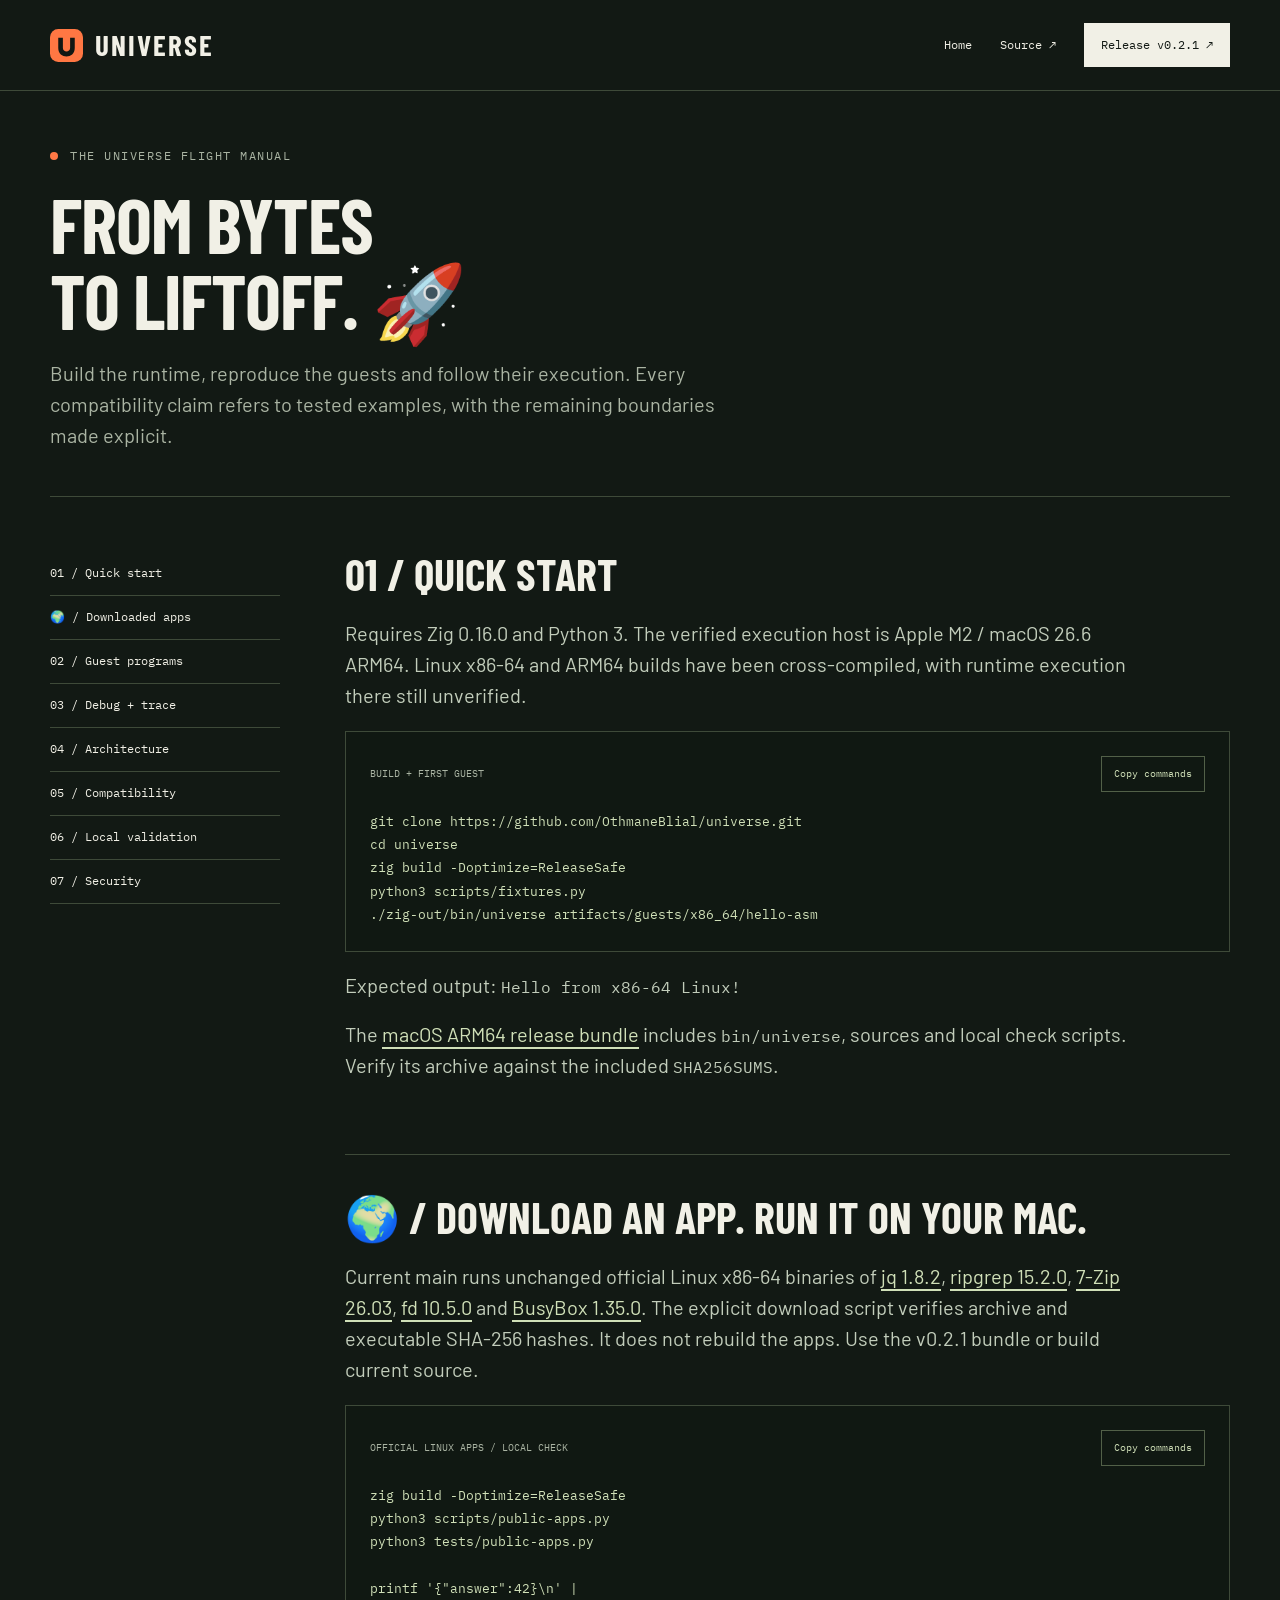
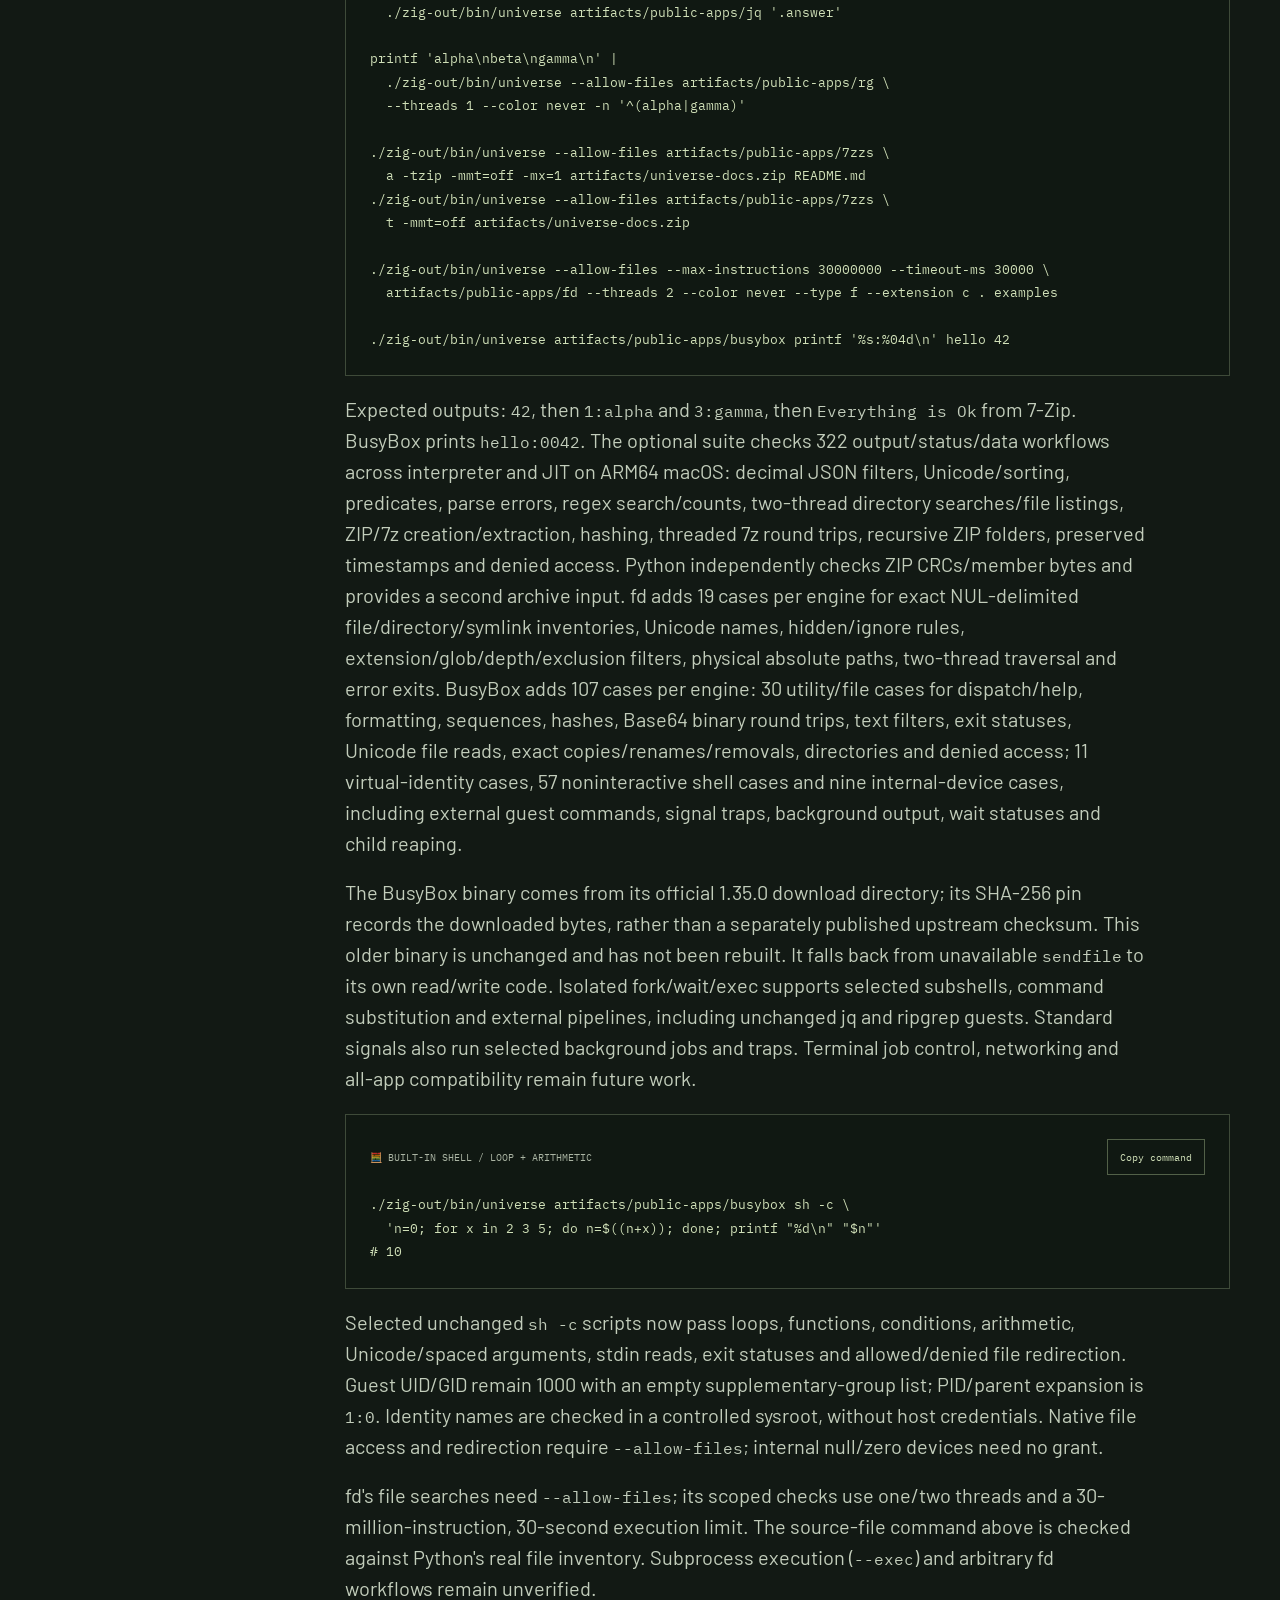
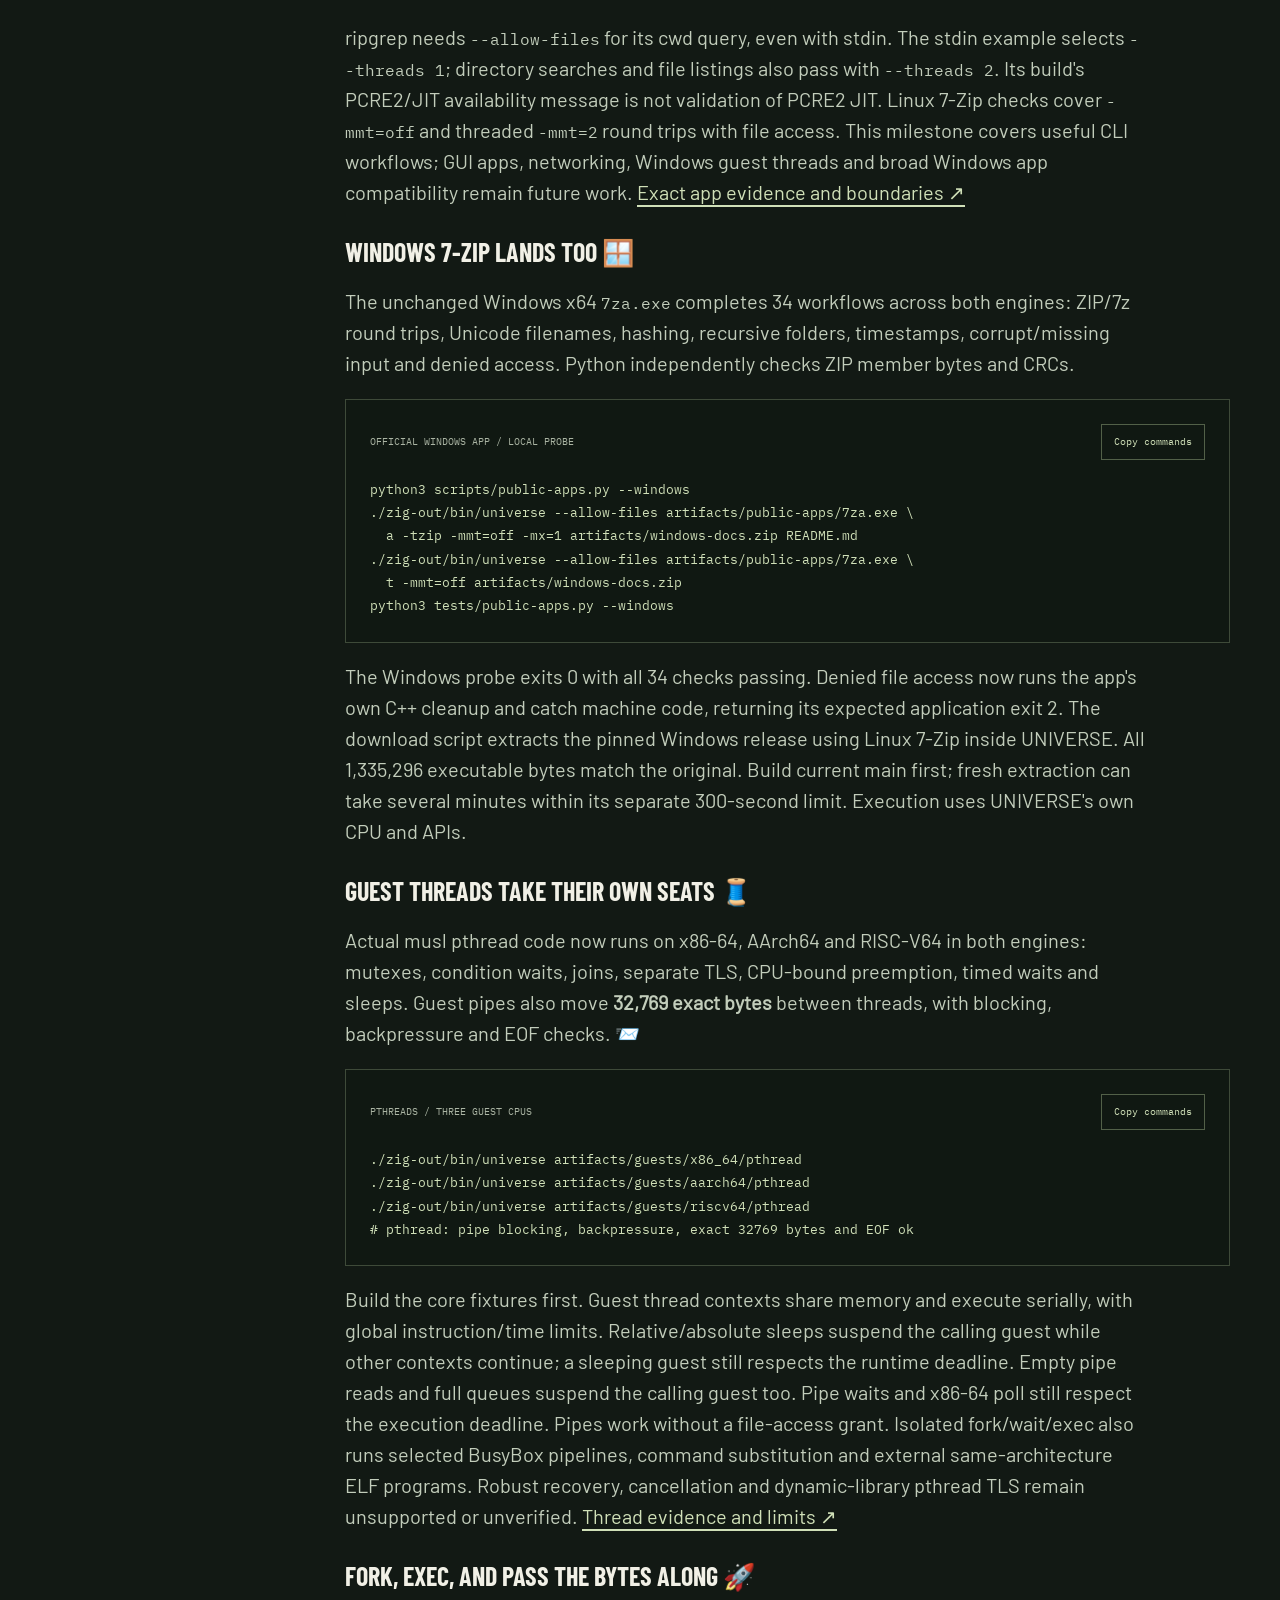
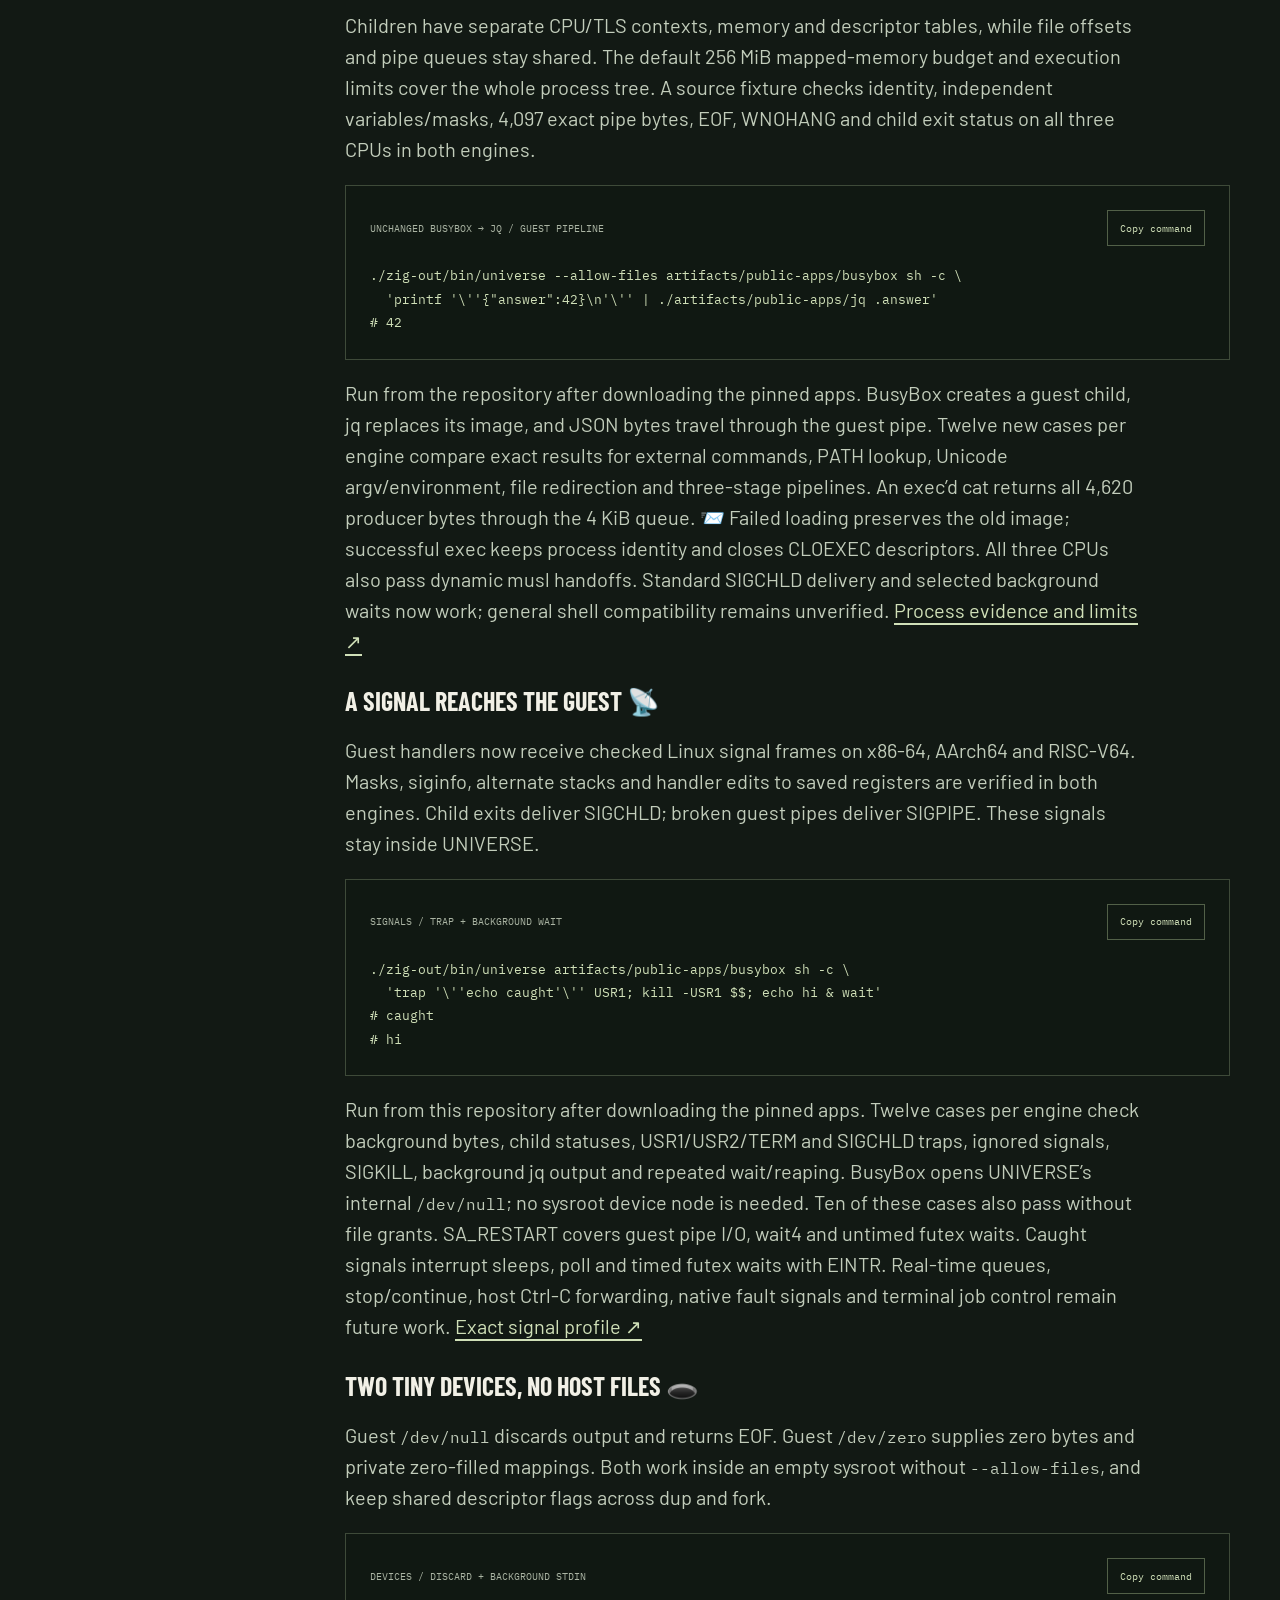
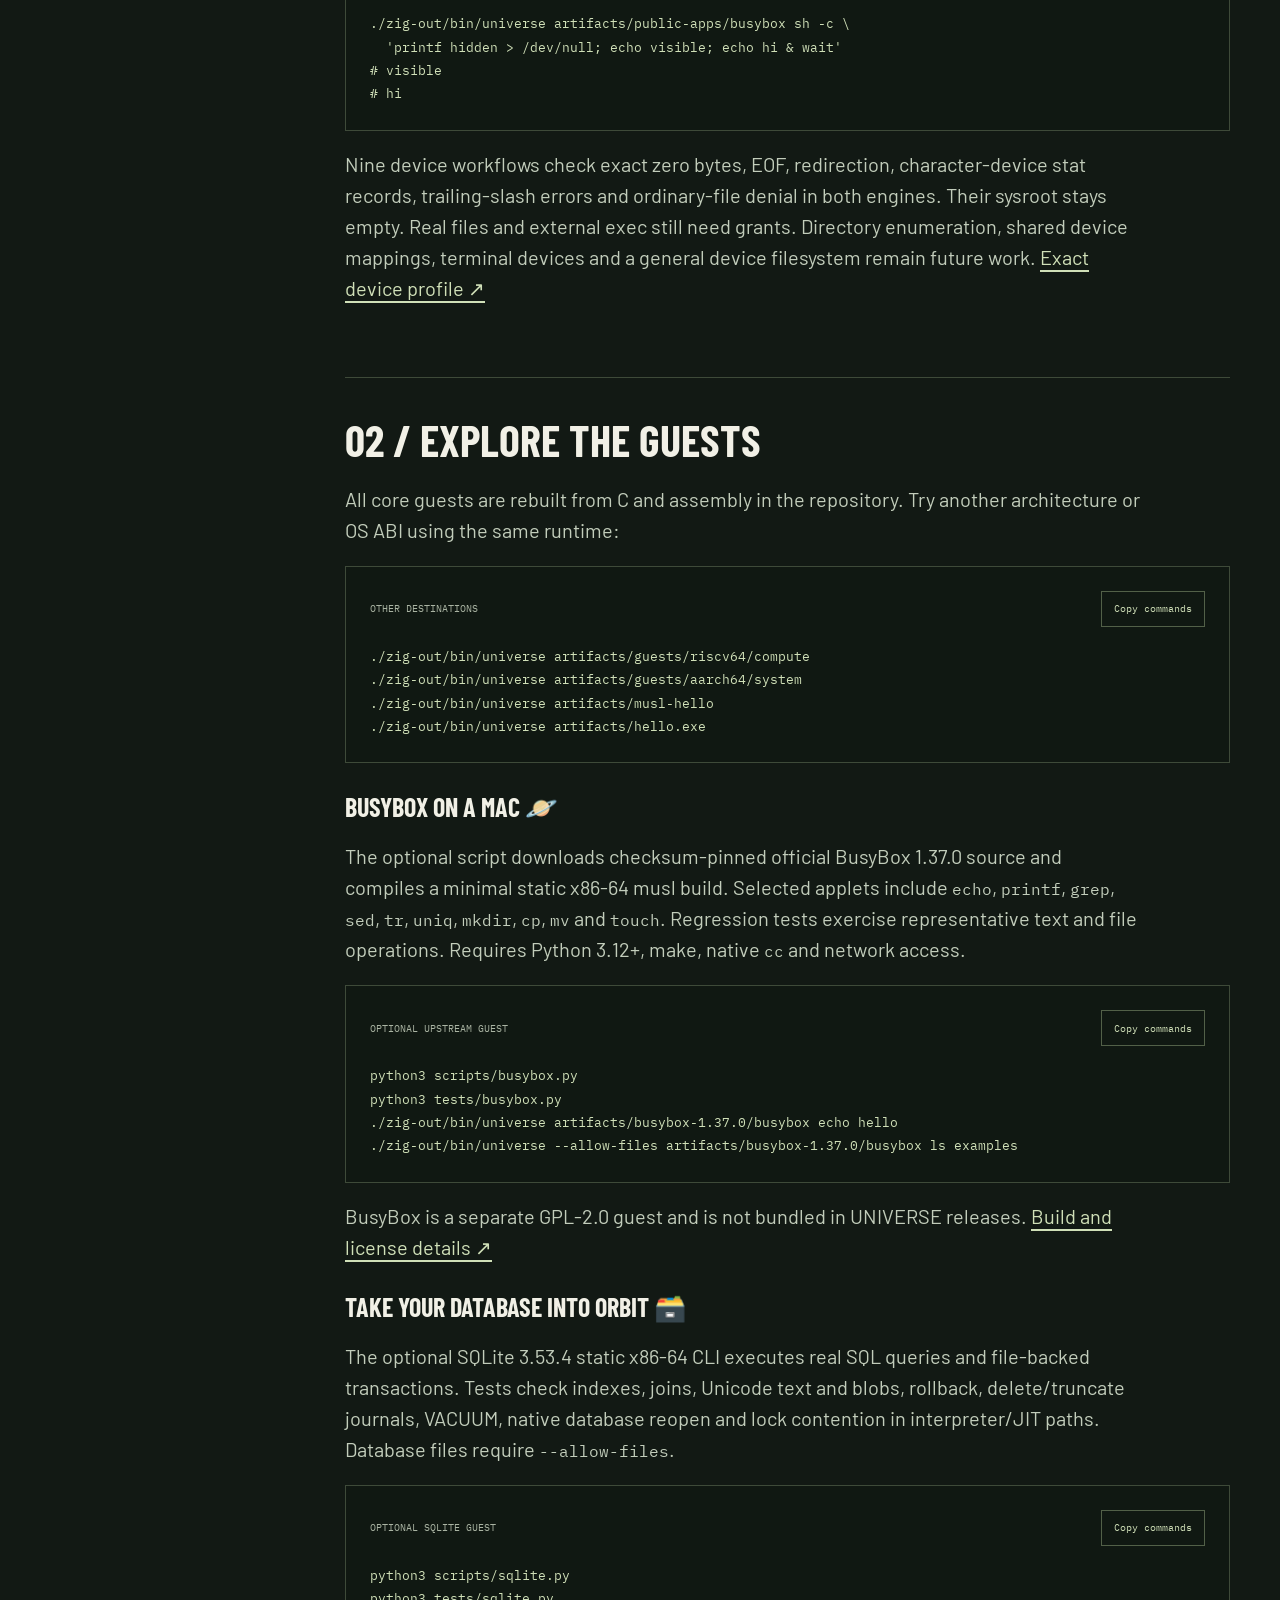
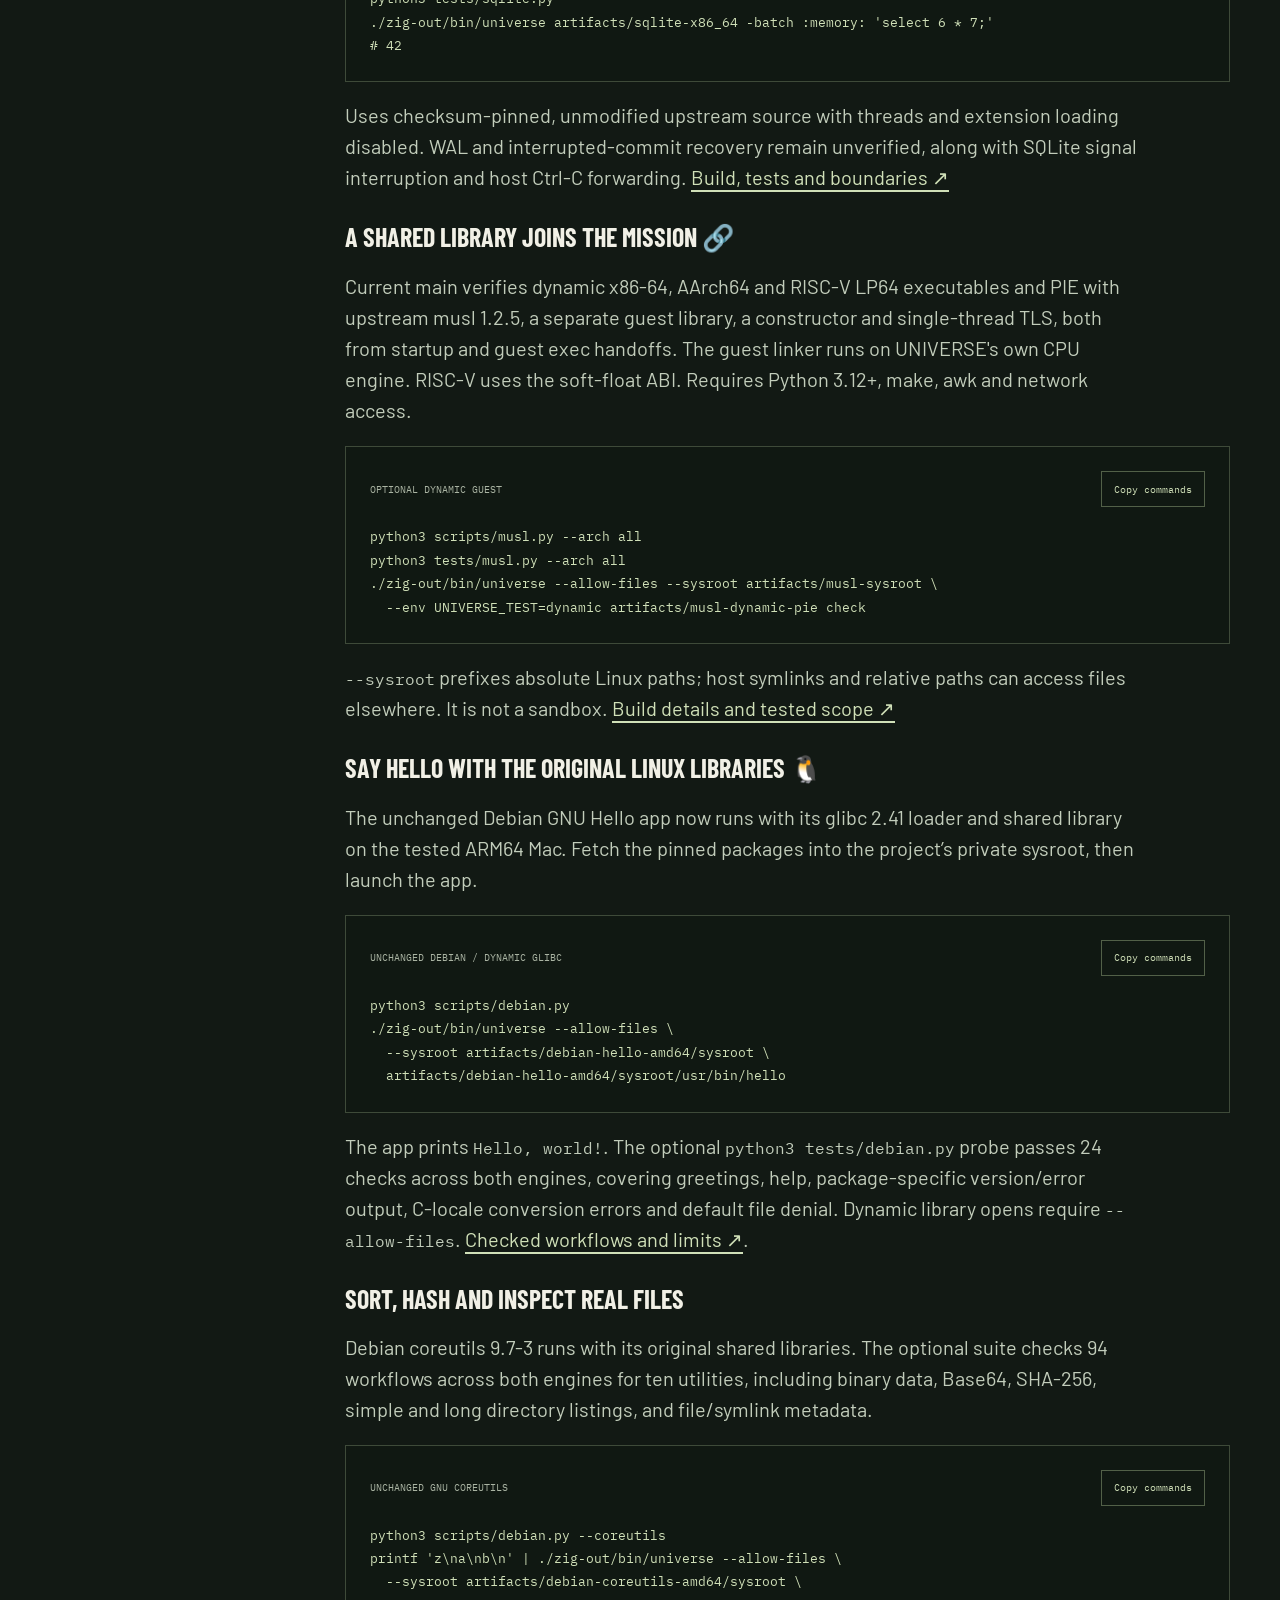
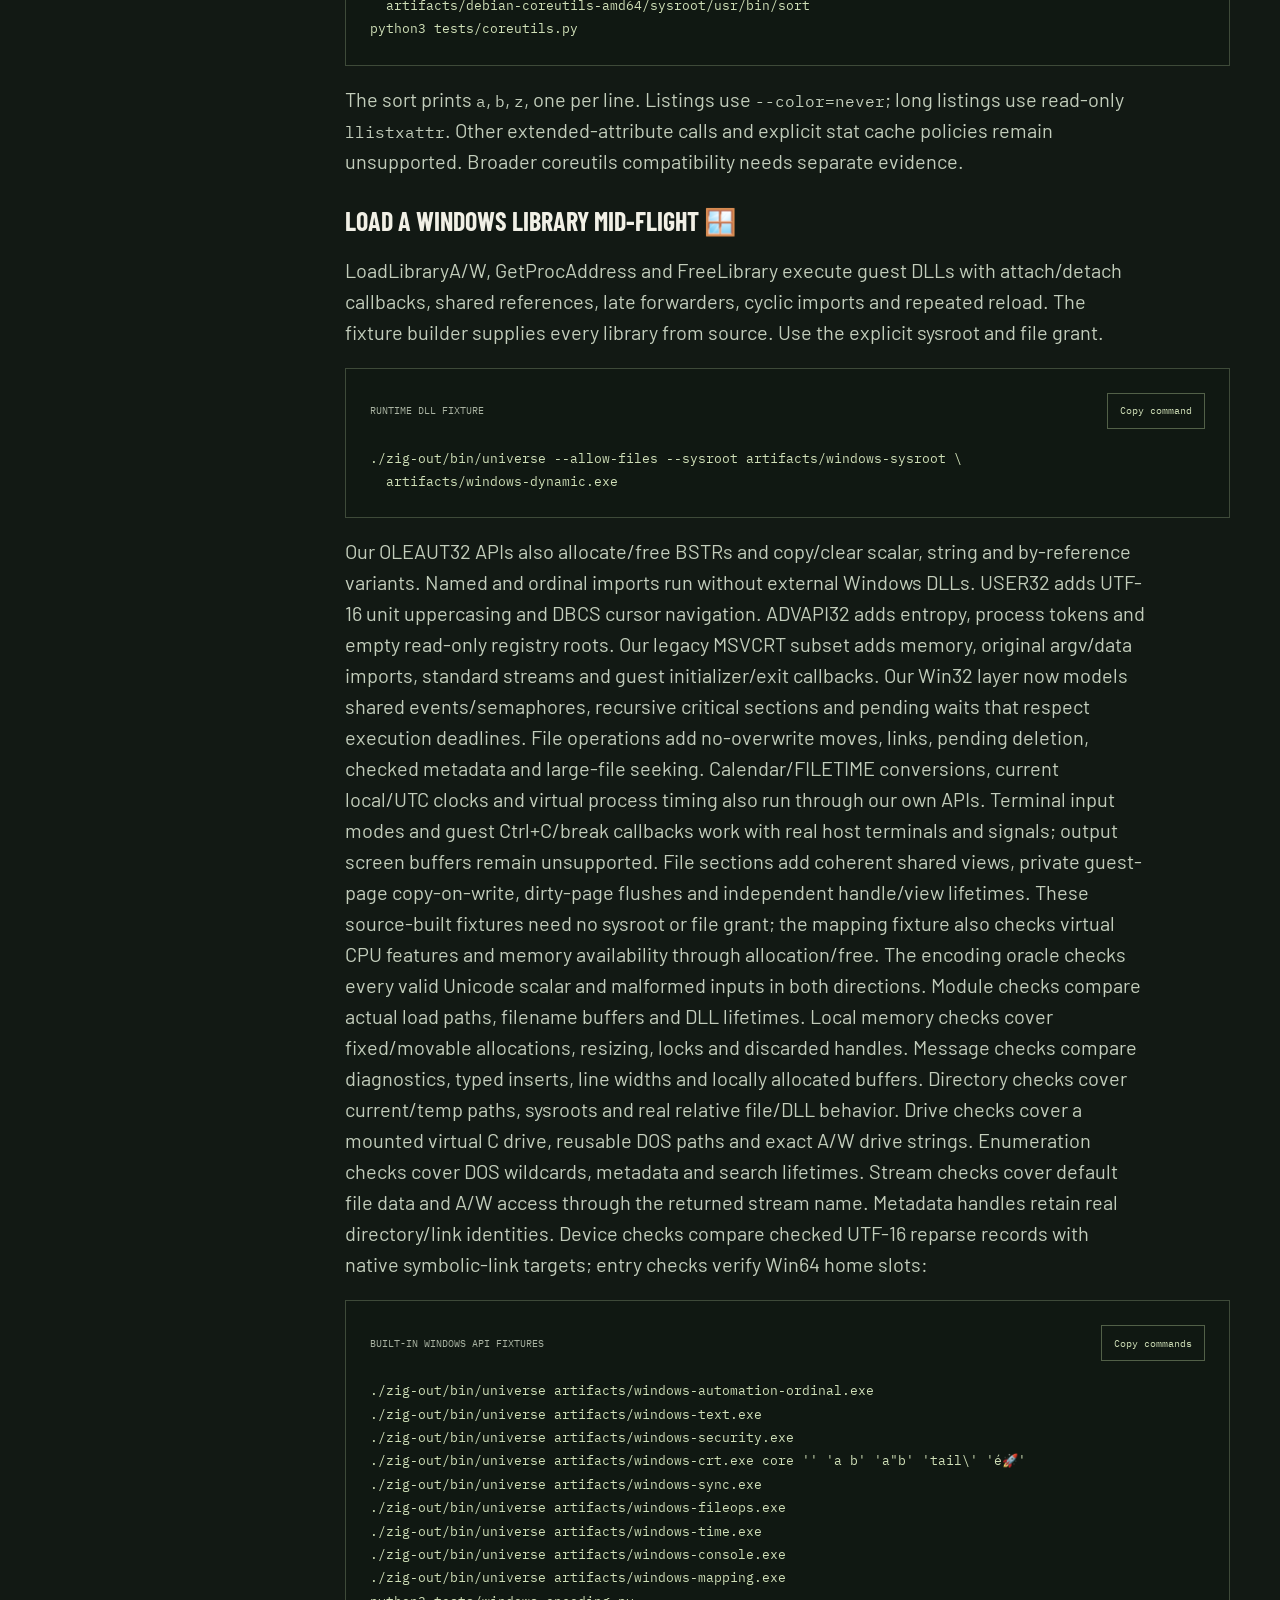
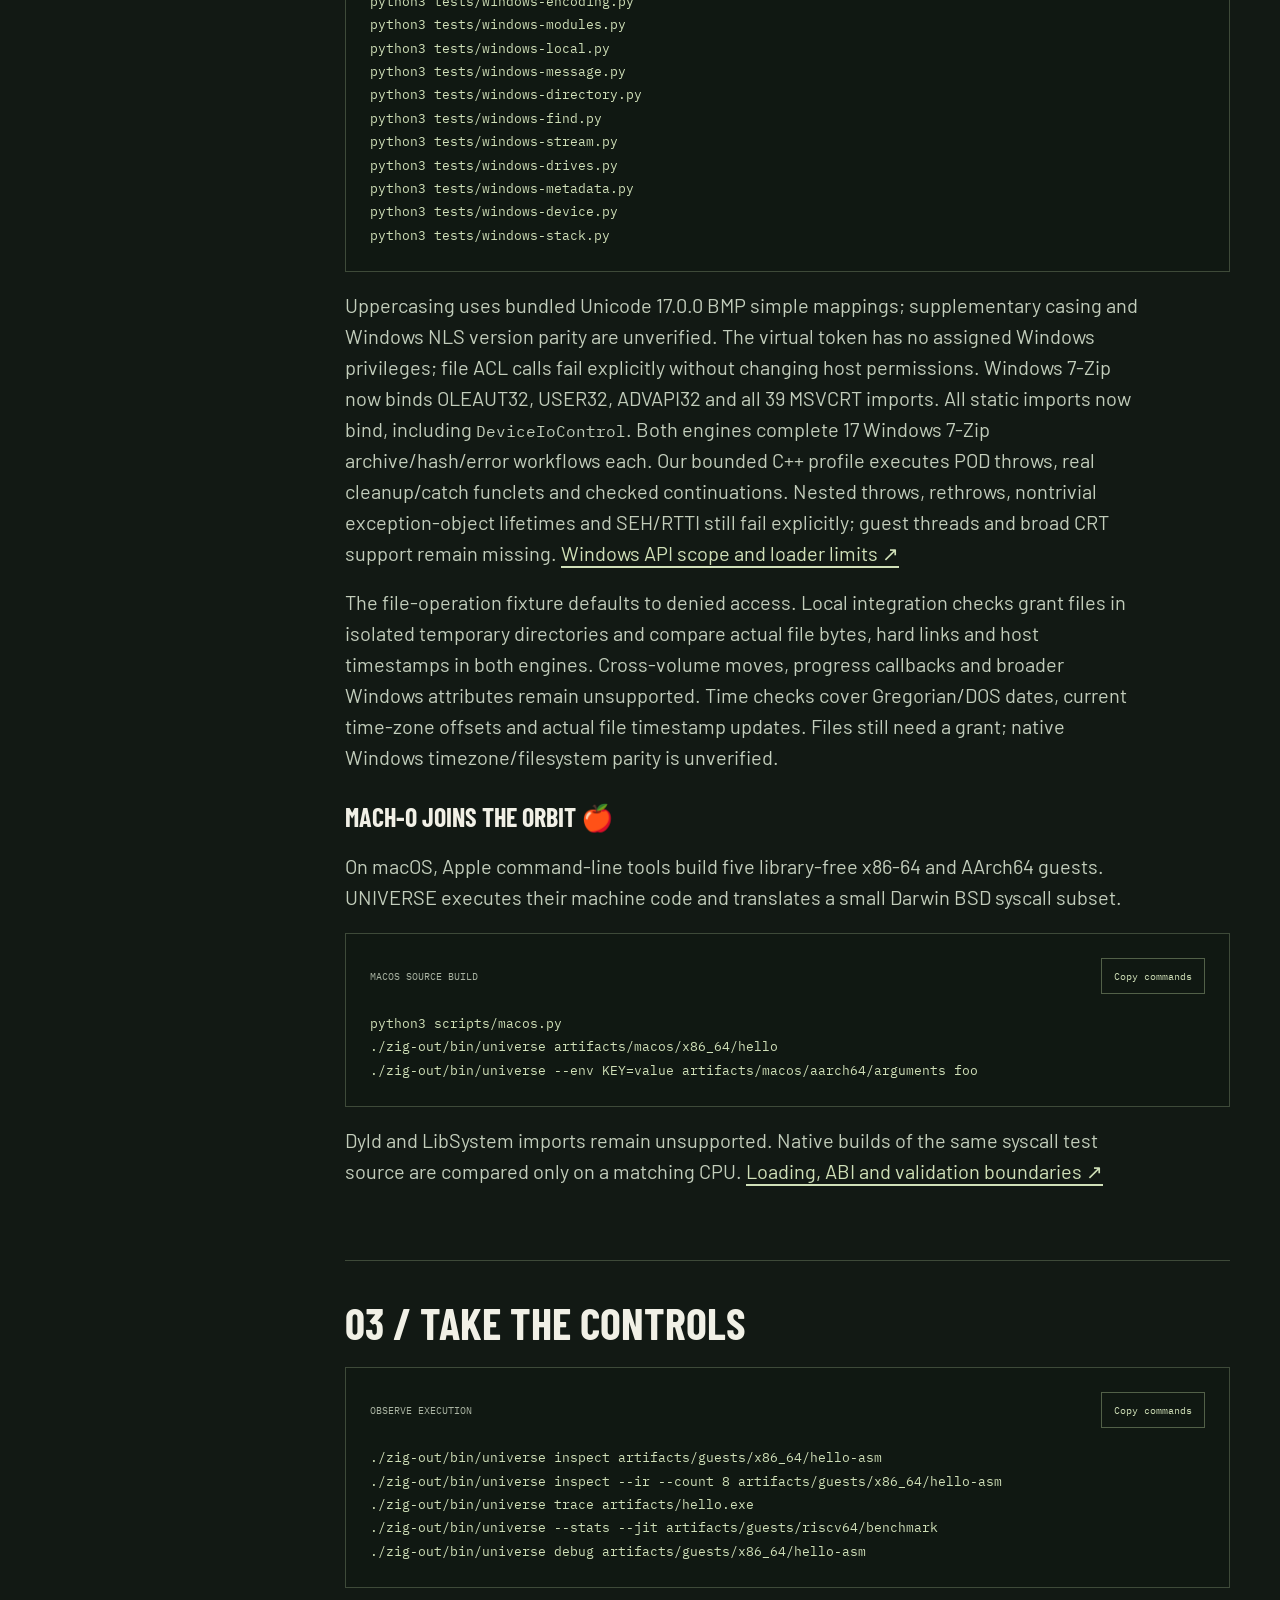
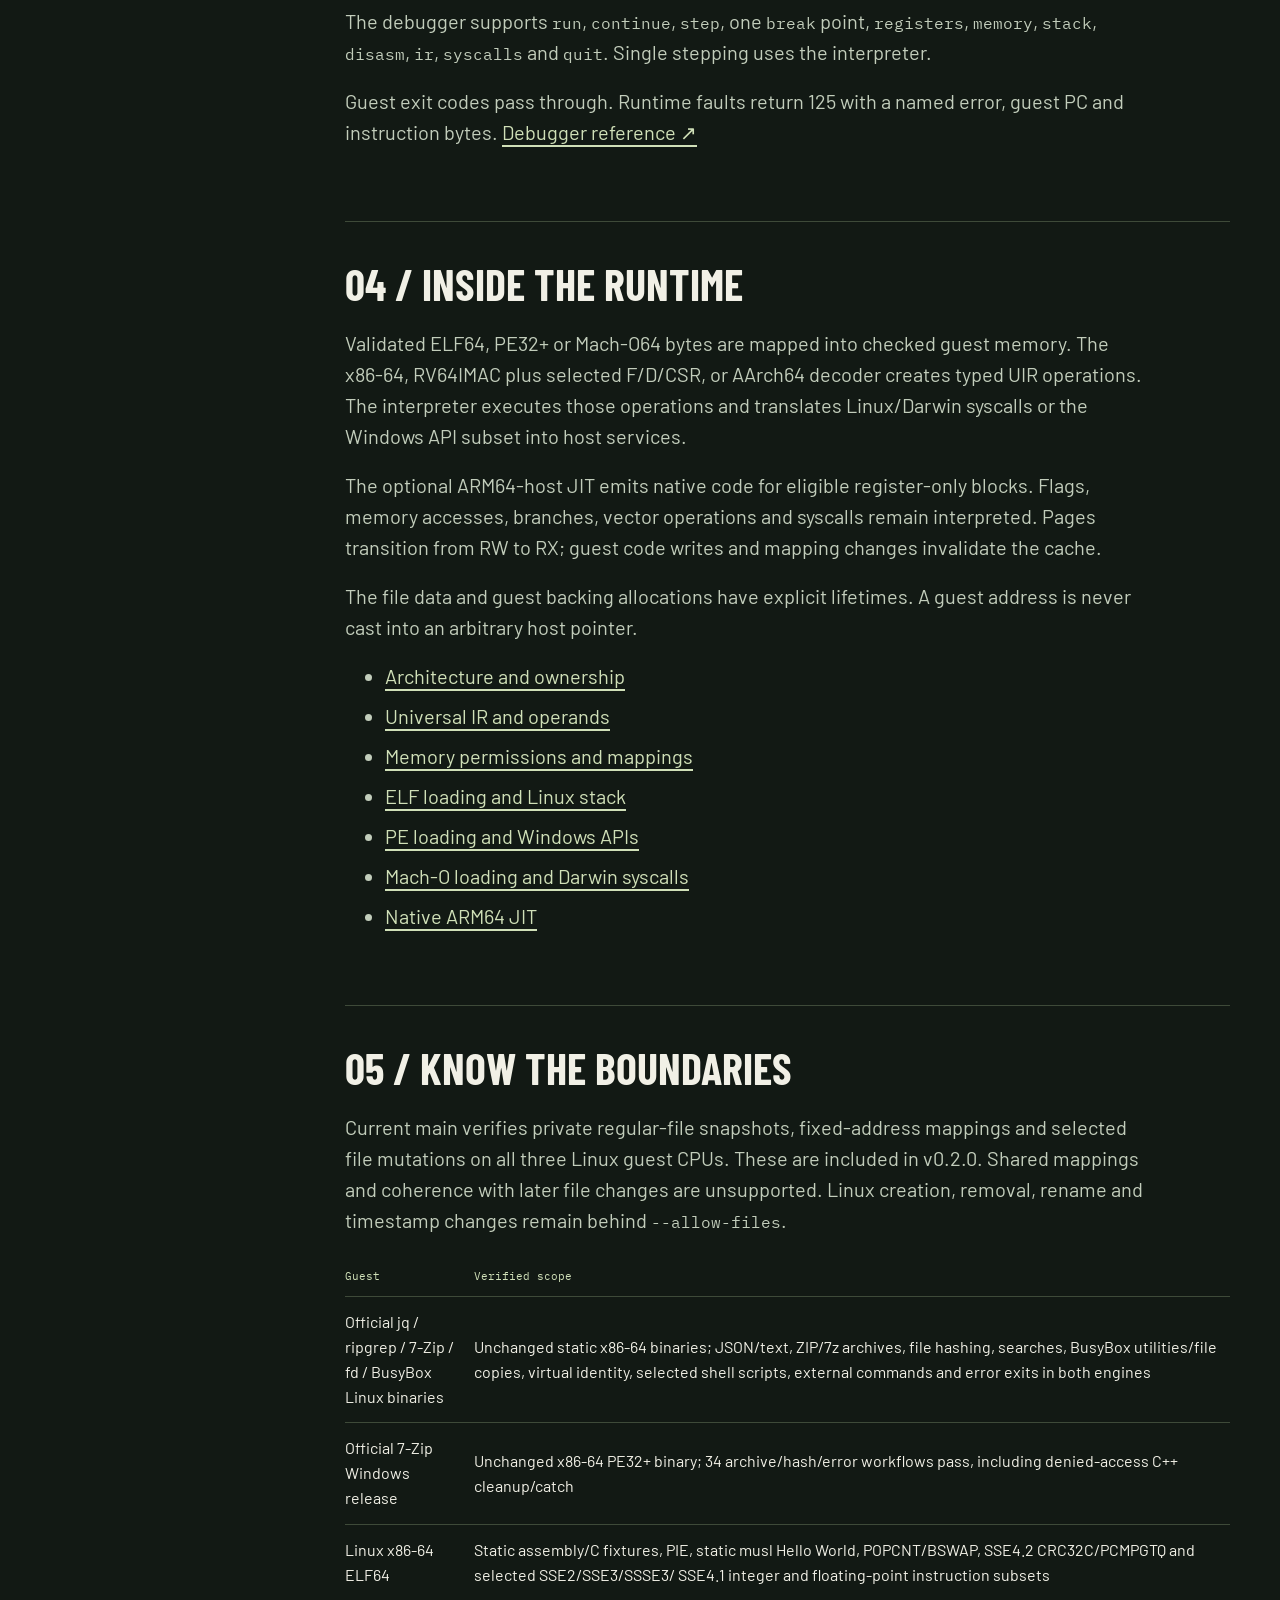
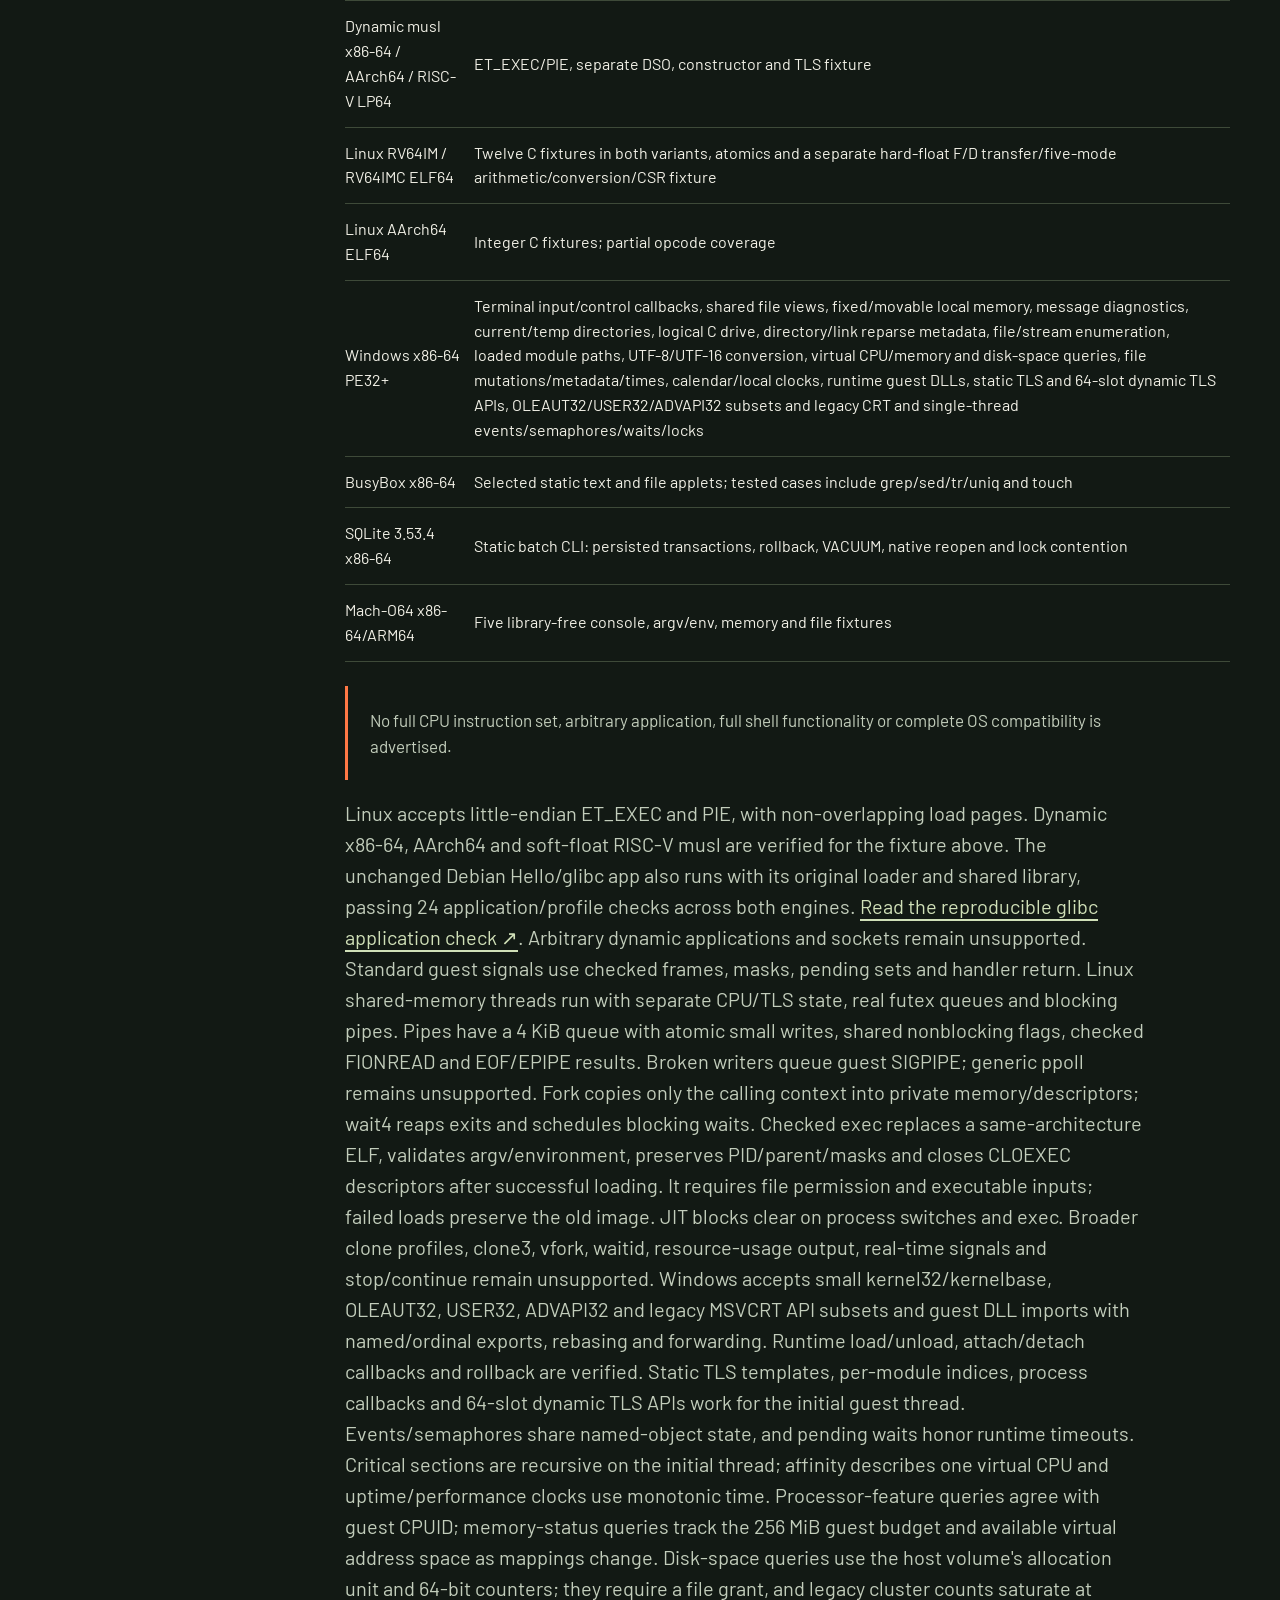
==== commit 5aa91c62: "Support long GNU listings with llistxattr" ====
--- a/site/docs.html
+++ b/site/docs.html
@@ -35,8 +35,8 @@
             >Source ↗</a
           ><a
             class="nav-cta"
-            href="https://github.com/OthmaneBlial/universe/releases/tag/v0.2.0"
-            >Release v0.2.0 ↗</a
+            href="https://github.com/OthmaneBlial/universe/releases/tag/v0.2.1"
+            >Release v0.2.1 ↗</a
           >
         </div>
       </nav>
@@ -90,7 +90,7 @@
             <p>
               The
               <a
-                href="https://github.com/OthmaneBlial/universe/releases/tag/v0.2.0"
+                href="https://github.com/OthmaneBlial/universe/releases/tag/v0.2.1"
                 >macOS ARM64 release bundle</a
               >
               includes <code>bin/universe</code>, sources and local check
@@ -107,7 +107,7 @@
               <a href="https://github.com/sharkdp/fd/releases/tag/v10.5.0">fd 10.5.0</a>
               and <a href="https://busybox.net/downloads/binaries/1.35.0-x86_64-linux-musl/">BusyBox 1.35.0</a>.
               The explicit download script verifies archive and executable SHA-256 hashes.
-              It does not rebuild the apps. Use the v0.2.0 bundle or build current source.</p>
+              It does not rebuild the apps. Use the v0.2.1 bundle or build current source.</p>
             <div class="code-block">
               <div class="code-label"><span>OFFICIAL LINUX APPS / LOCAL CHECK</span><button class="copy" data-copy="docs-apps">Copy commands</button></div>
               <pre id="docs-apps"><code>zig build -Doptimize=ReleaseSafe
@@ -396,9 +396,9 @@
               <a href="https://github.com/OthmaneBlial/universe/blob/main/docs/debian.md">Checked workflows and limits ↗</a>.</p>
             <h3 id="docs-coreutils">Sort, hash and inspect real files</h3>
             <p>Debian coreutils 9.7-3 runs with its original shared libraries.
-              The optional suite checks 92 workflows across both engines for
-              ten utilities, including binary data, Base64, SHA-256, simple
-              directory listings and file/symlink metadata.</p>
+              The optional suite checks 94 workflows across both engines for
+              ten utilities, including binary data, Base64, SHA-256, simple and
+              long directory listings, and file/symlink metadata.</p>
             <div class="code-block">
               <div class="code-label"><span>UNCHANGED GNU COREUTILS</span><button class="copy" data-copy="docs-coreutils-cli">Copy commands</button></div>
               <pre id="docs-coreutils-cli"><code>python3 scripts/debian.py --coreutils
@@ -409,8 +409,9 @@
             </div>
             <p>The sort prints <code>a</code>, <code>b</code>, <code>z</code>,
               one per line. Listings use <code>--color=never</code>;
-              long listings, extended attributes and explicit stat cache
-              policies remain unsupported. Broader coreutils compatibility
+              long listings use read-only <code>llistxattr</code>. Other
+              extended-attribute calls and explicit stat cache policies remain
+              unsupported. Broader coreutils compatibility
               needs separate evidence.</p>
             <h3>Load a Windows library mid-flight 🪟</h3>
             <p>
@@ -1153,10 +1154,10 @@
               SQLite, dynamic musl and downloaded-app checks are separate. GitHub Actions remains disabled.
             </p>
             <p>
-              The v0.2.0 local check passes 221/221 Zig tests, the complete
+              The v0.2.1 local check passes 222/222 Zig tests, the complete
               source-guest and CPU/API oracle suite, 10,000 corpus mutations and
               30,000 random decoder cases. Separate unchanged-app suites pass
-              472/472 workflows across both engines. A clean source build also
+              474/474 workflows across both engines. A clean source build also
               passes. These are bounded deterministic checks, not a coverage-guided
               fuzz campaign.
             </p>
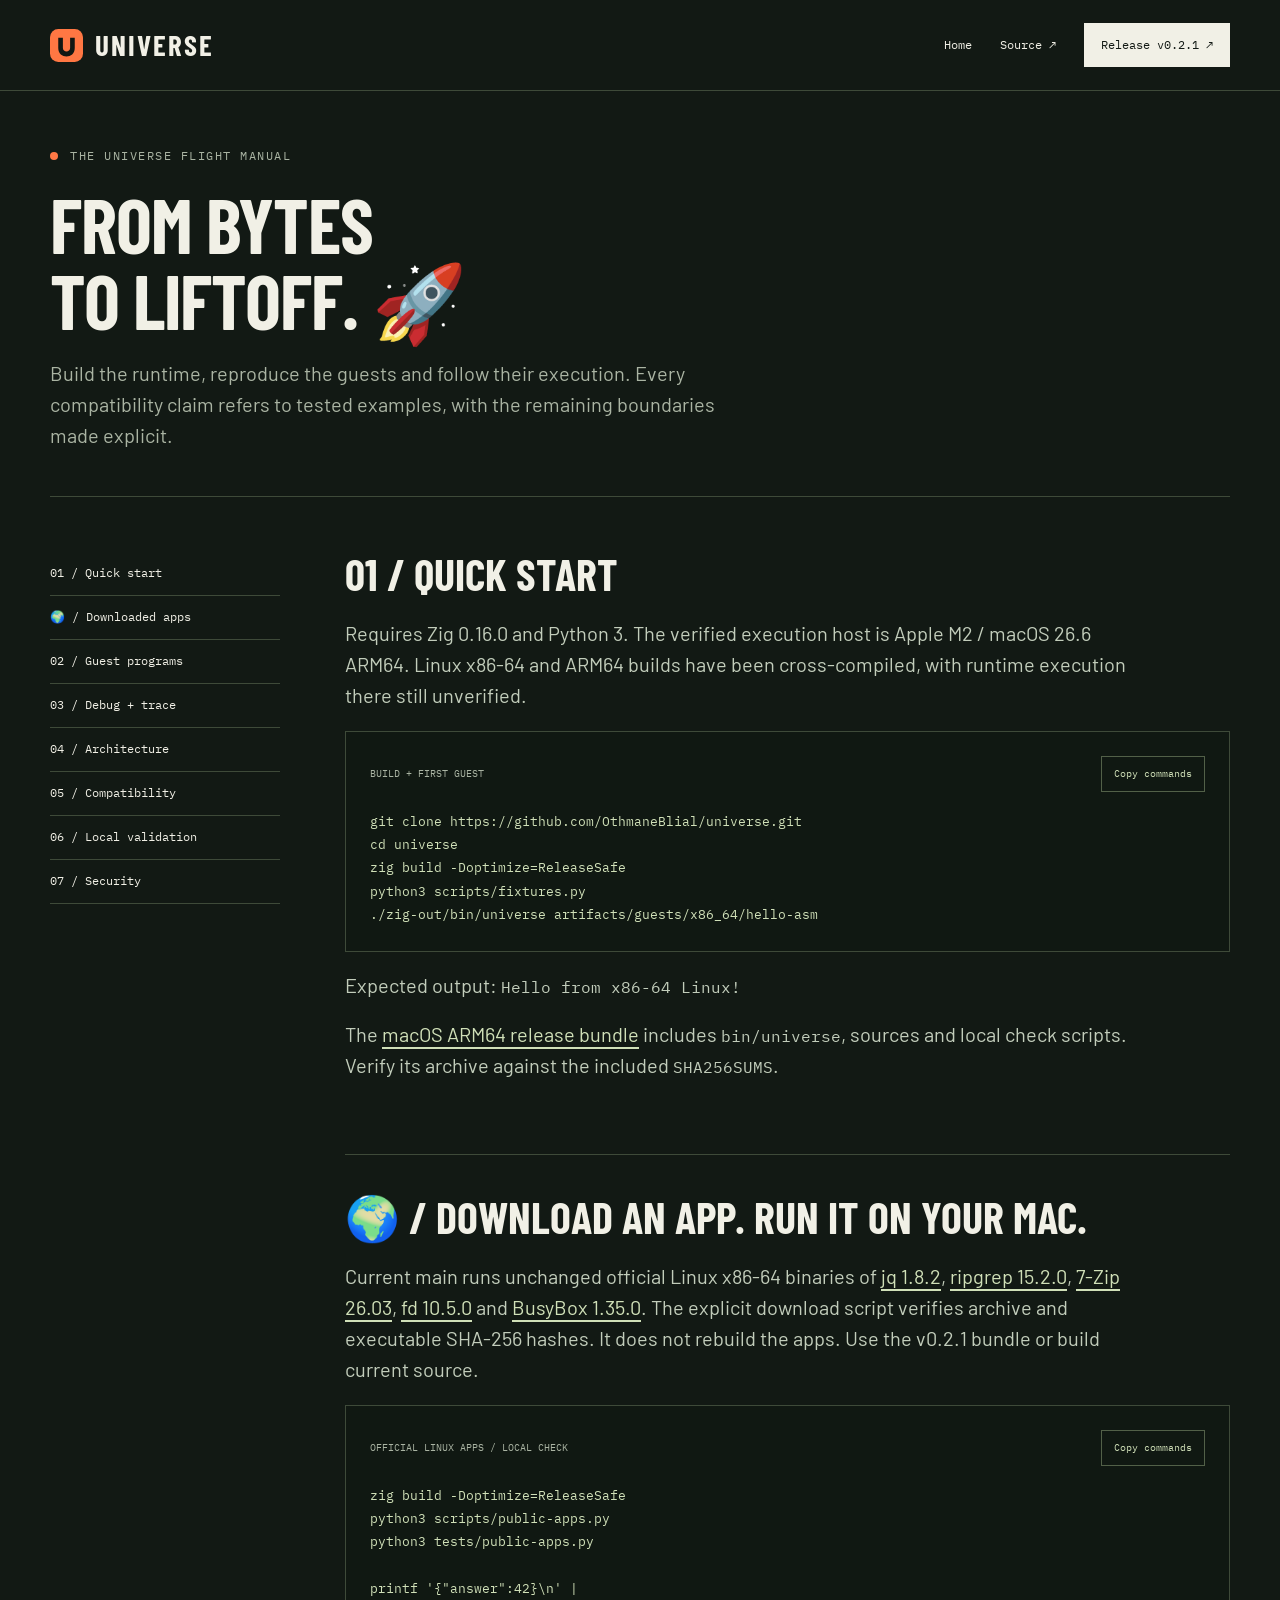
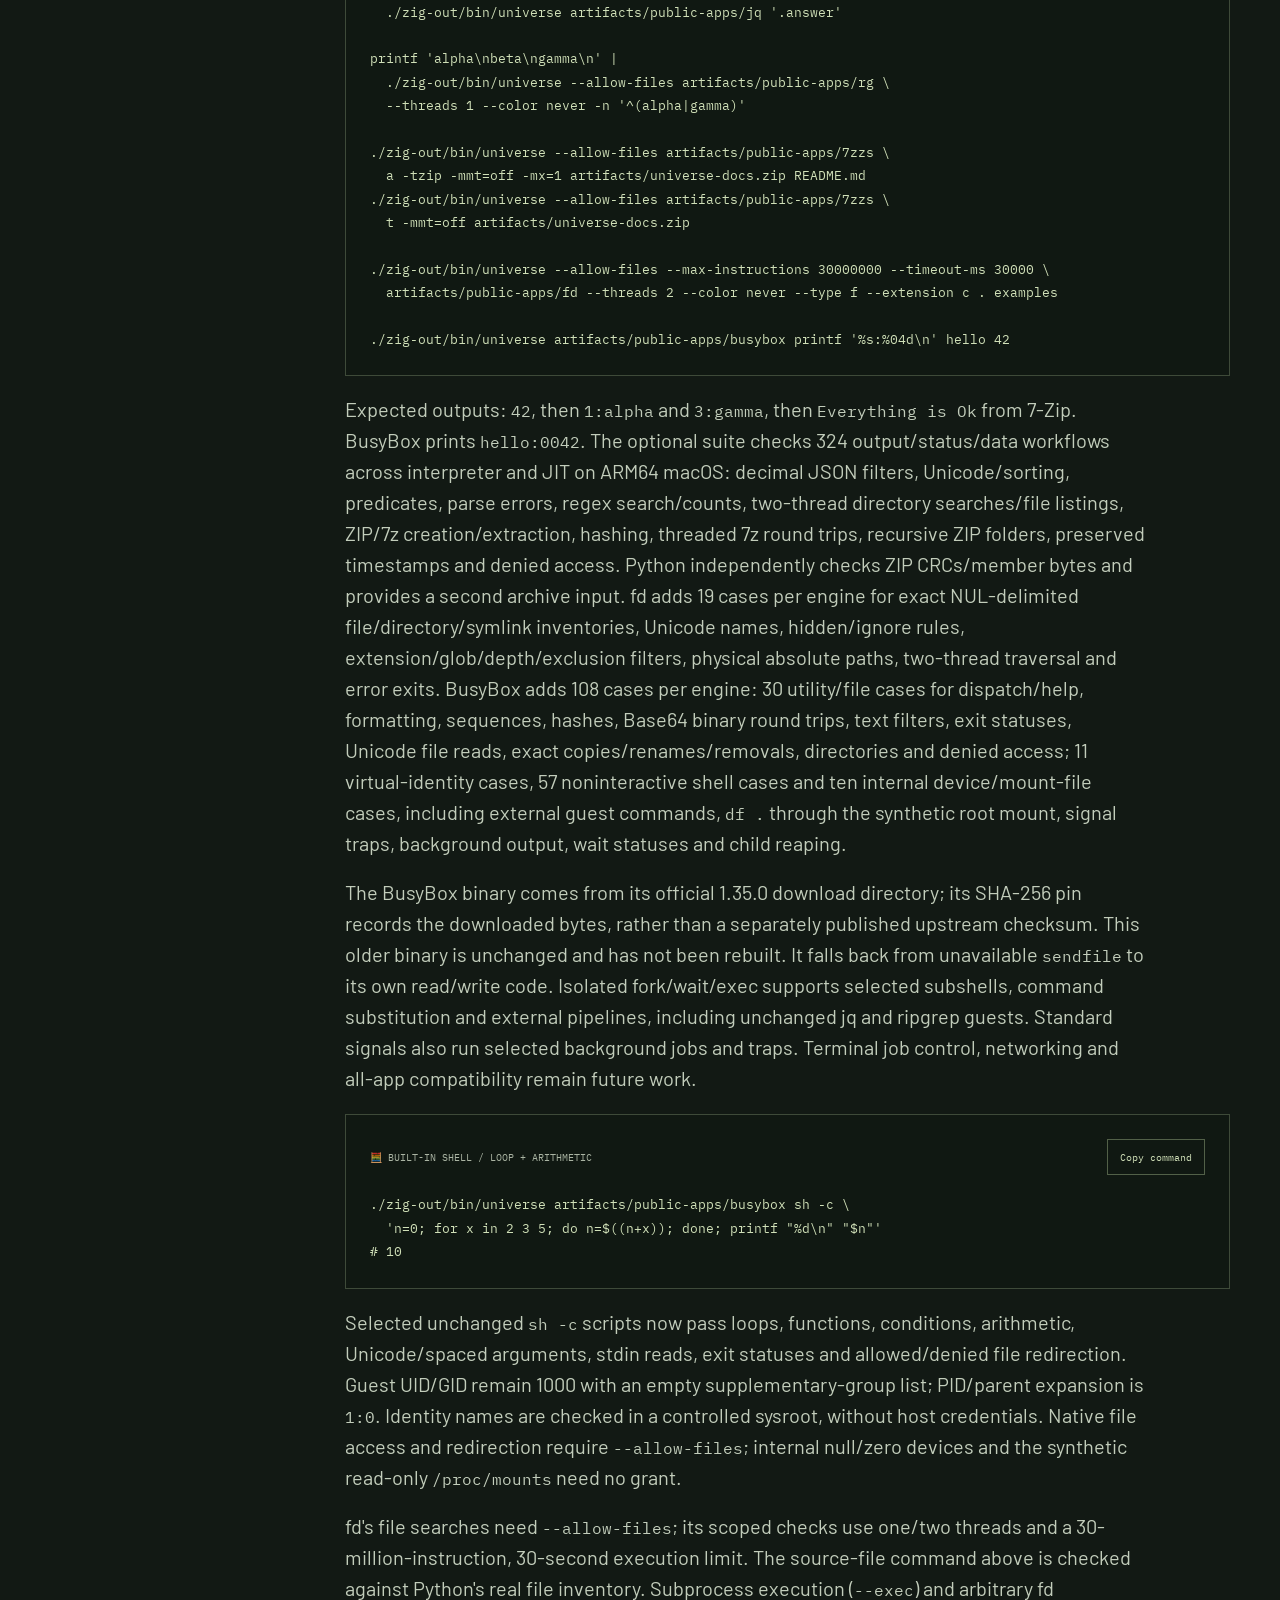
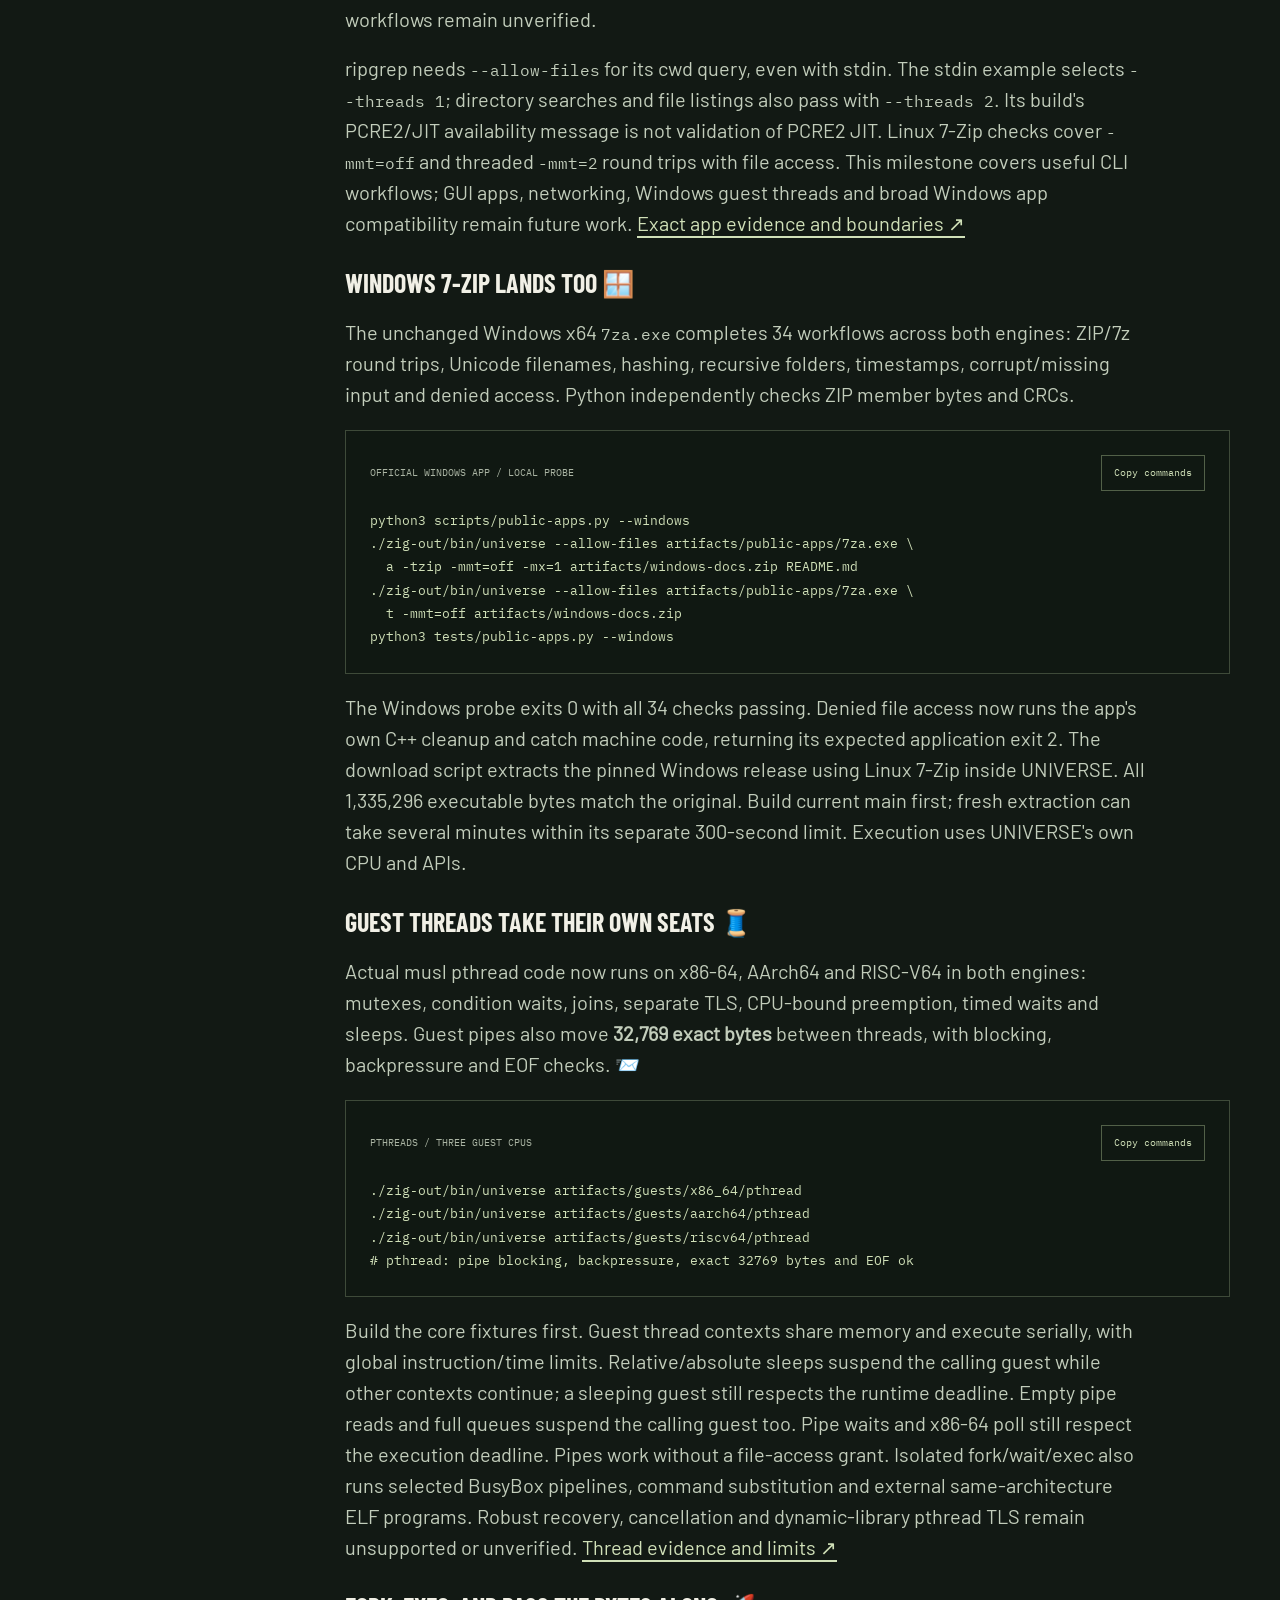
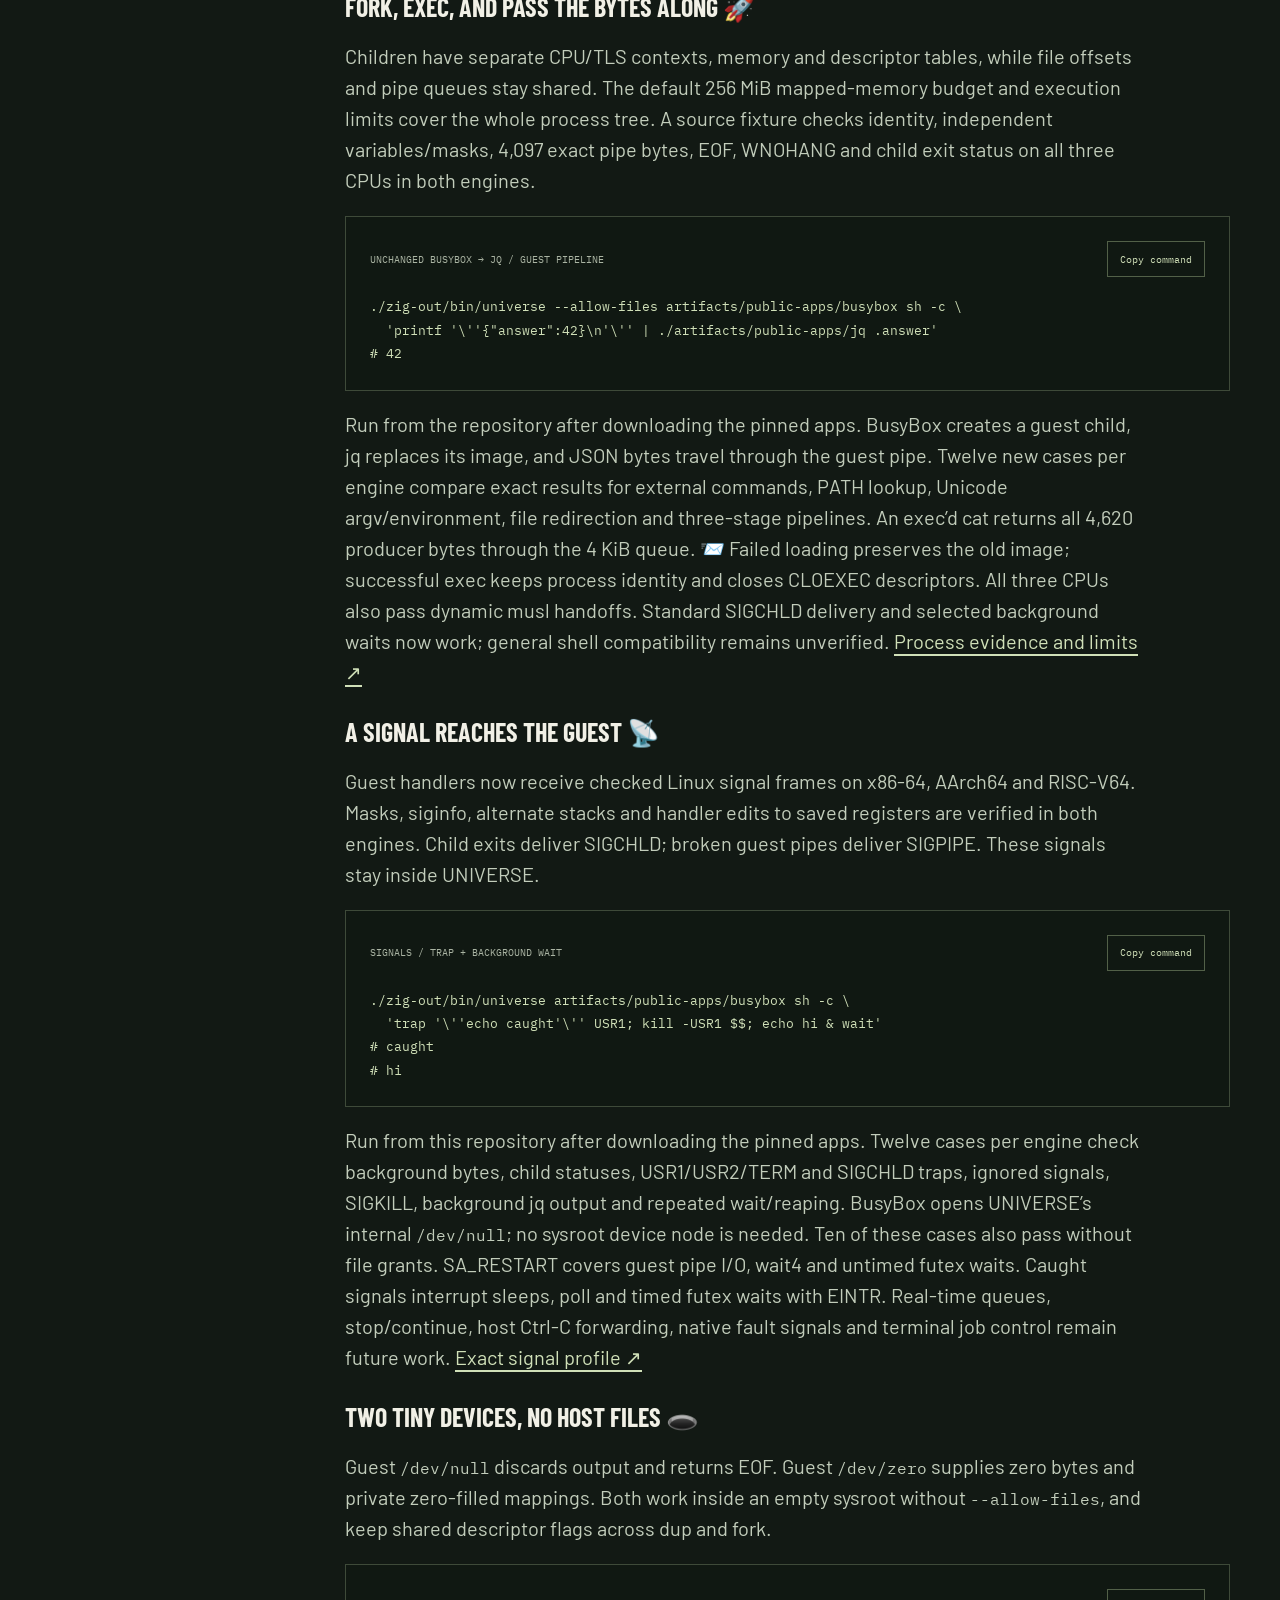
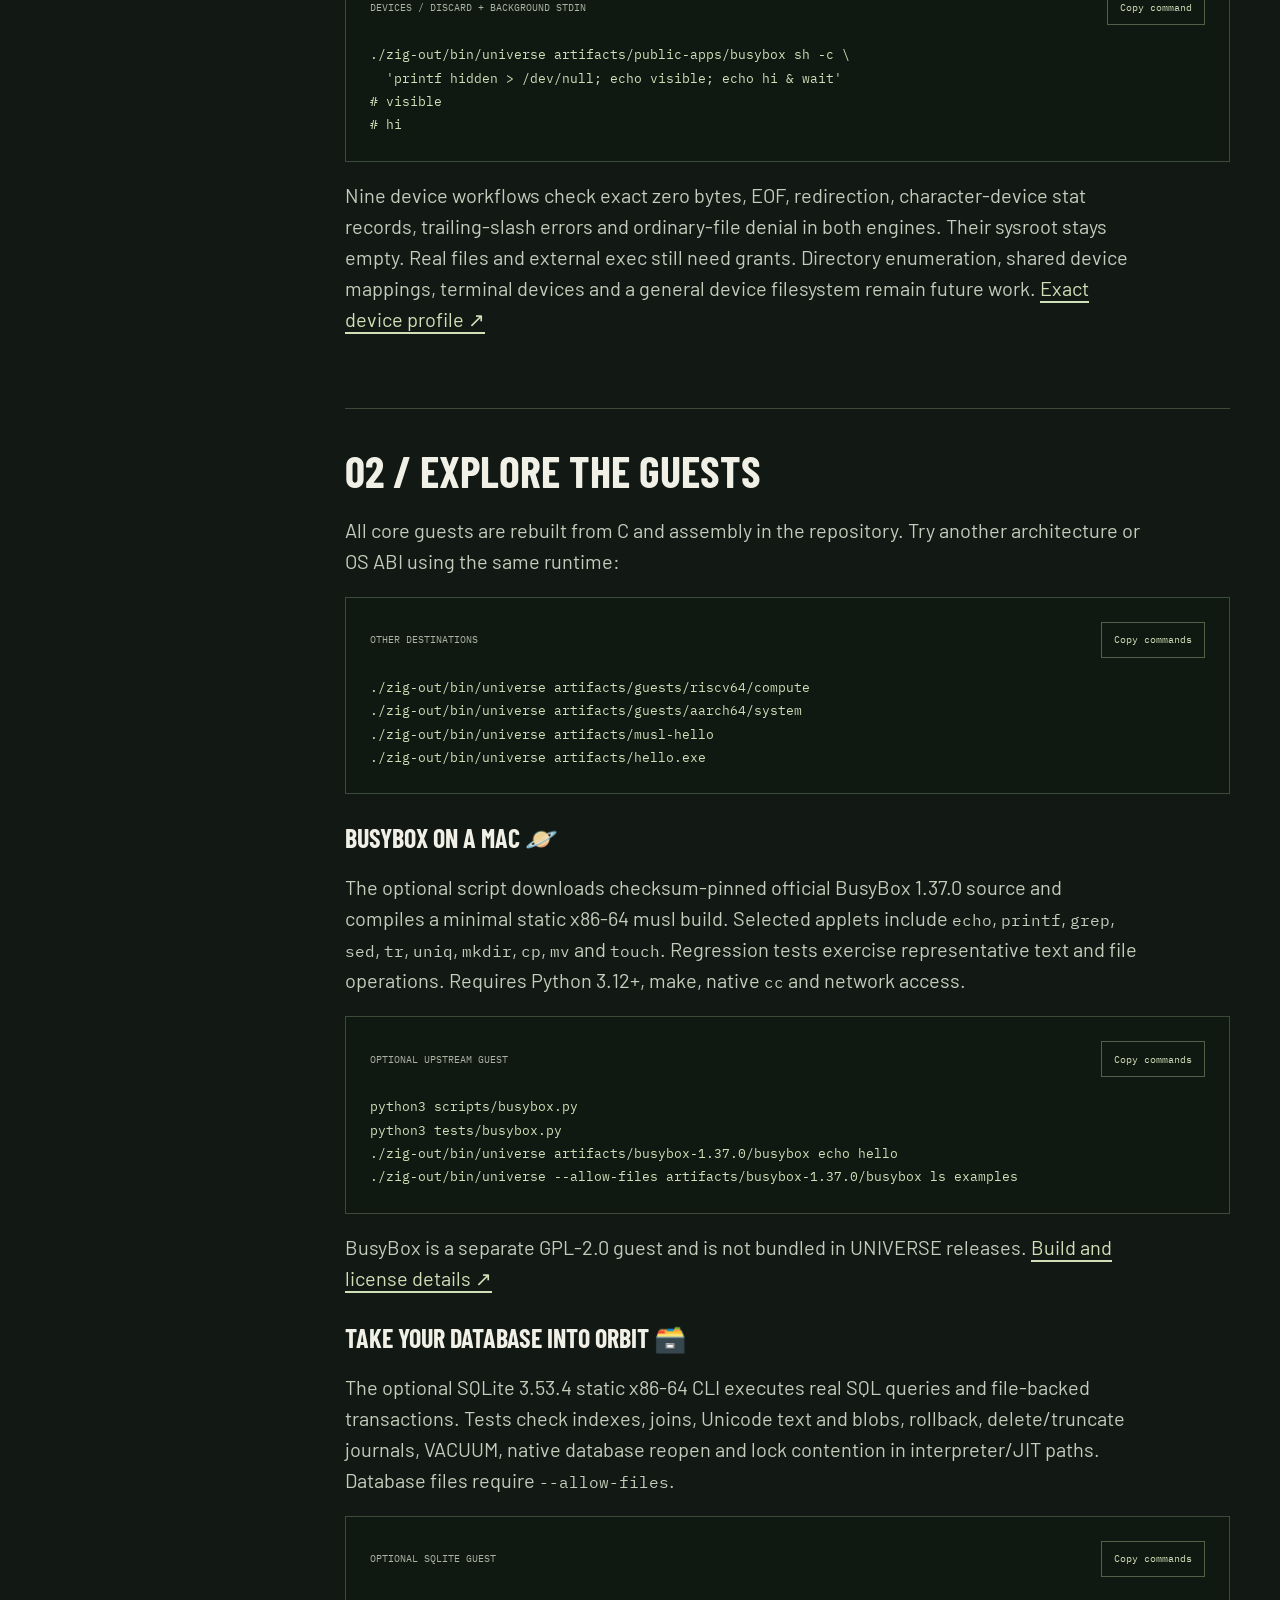
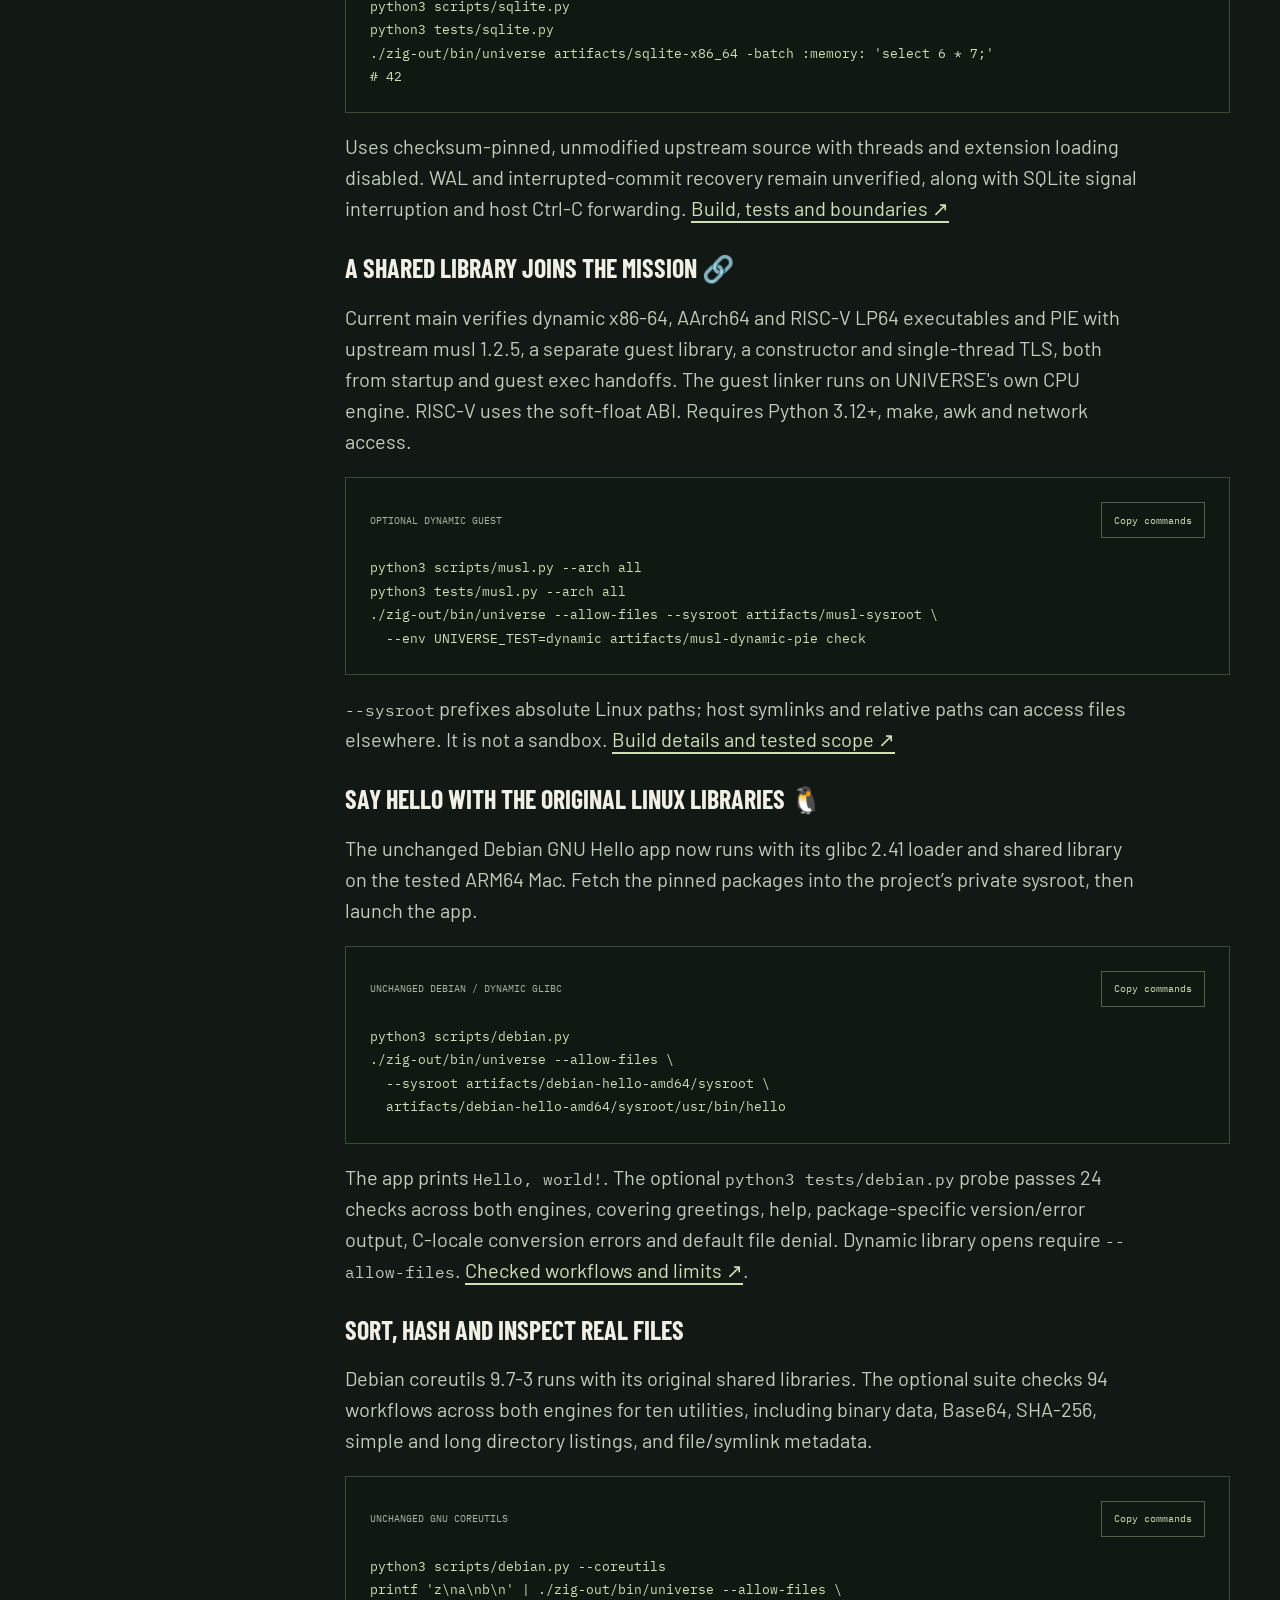
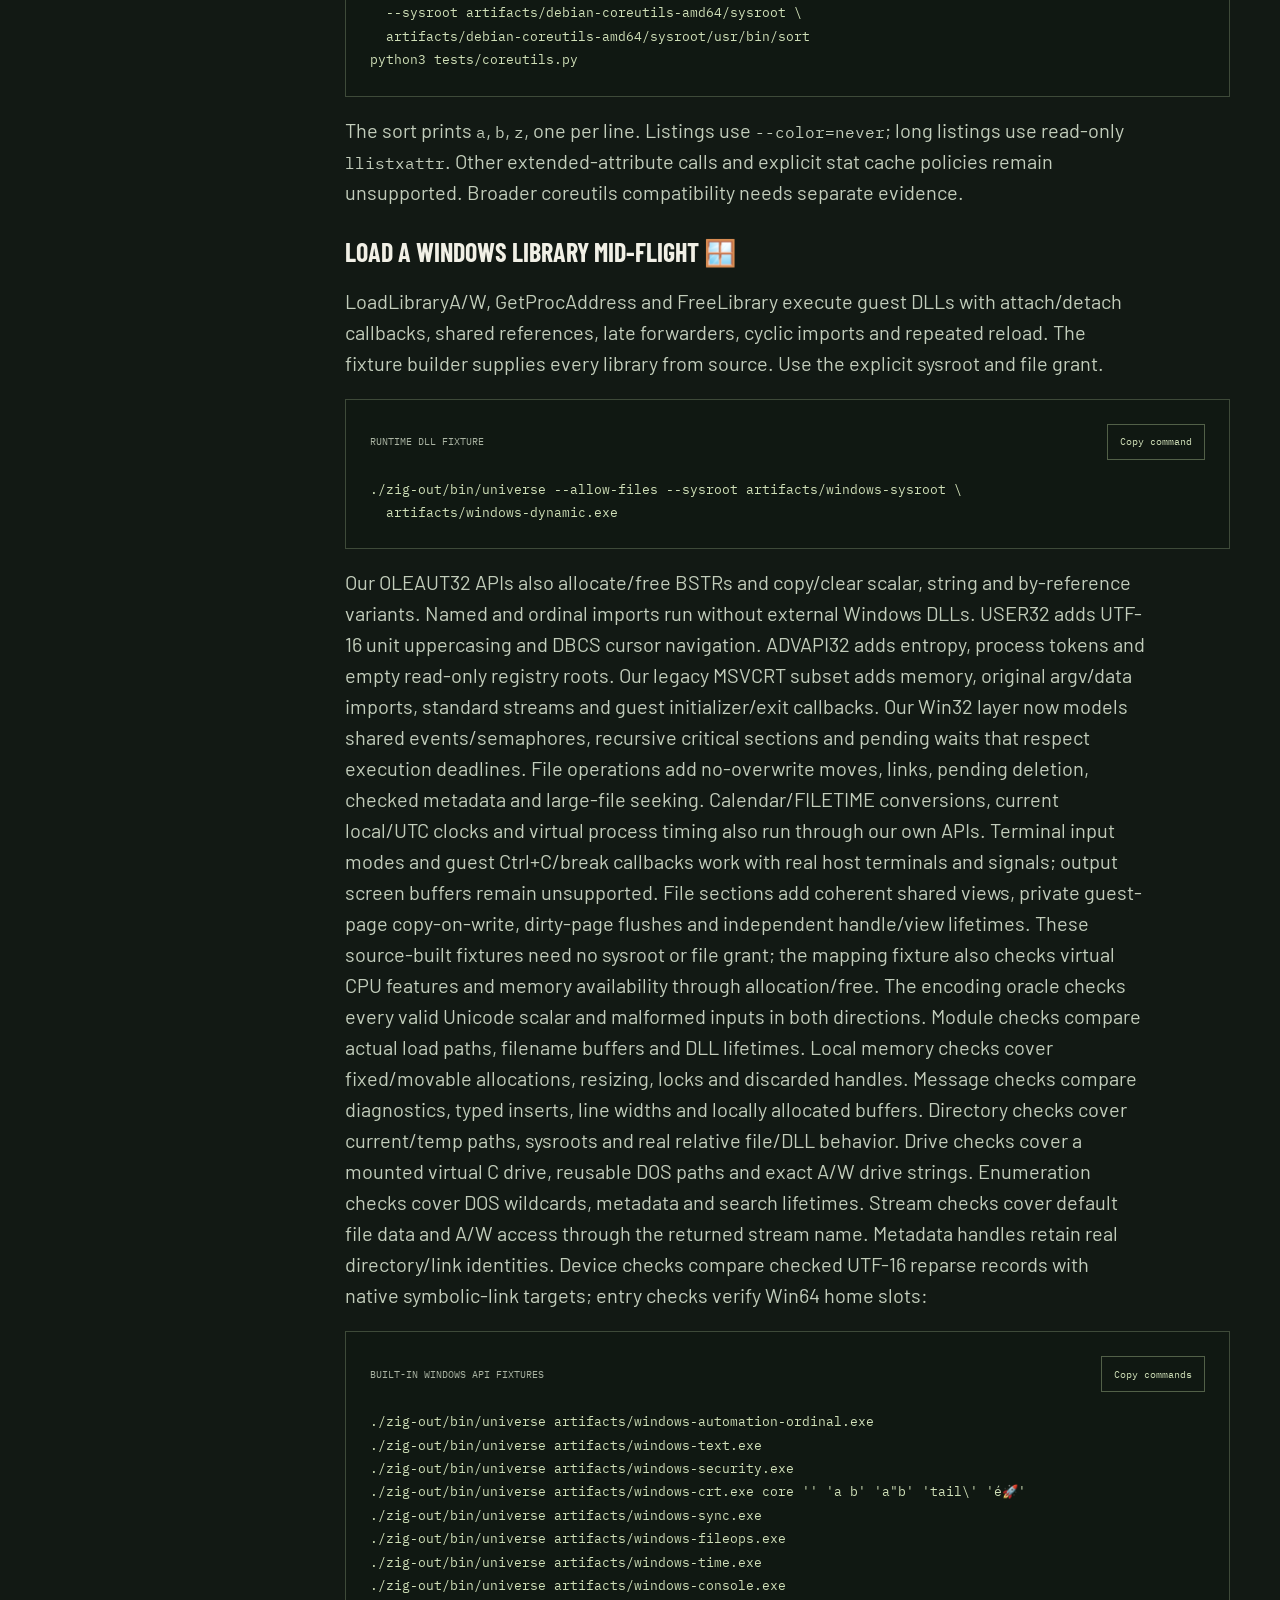
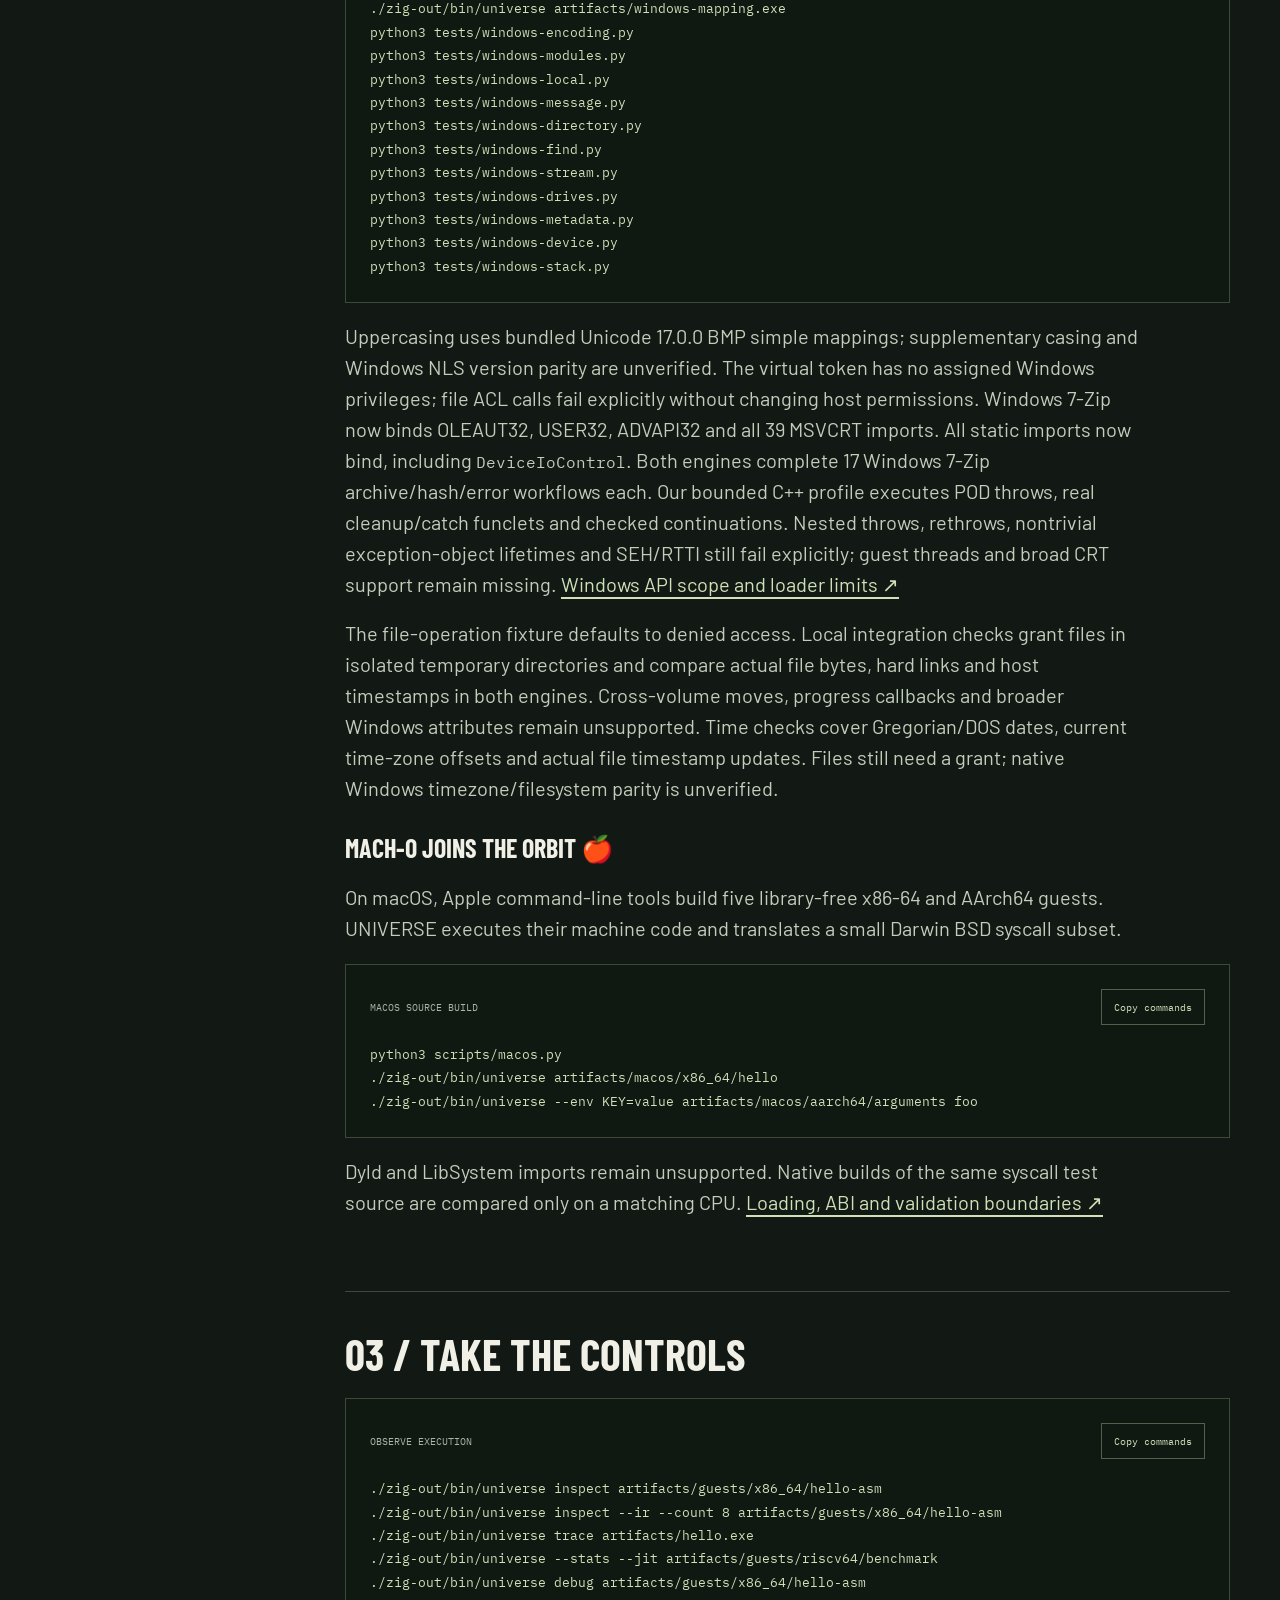
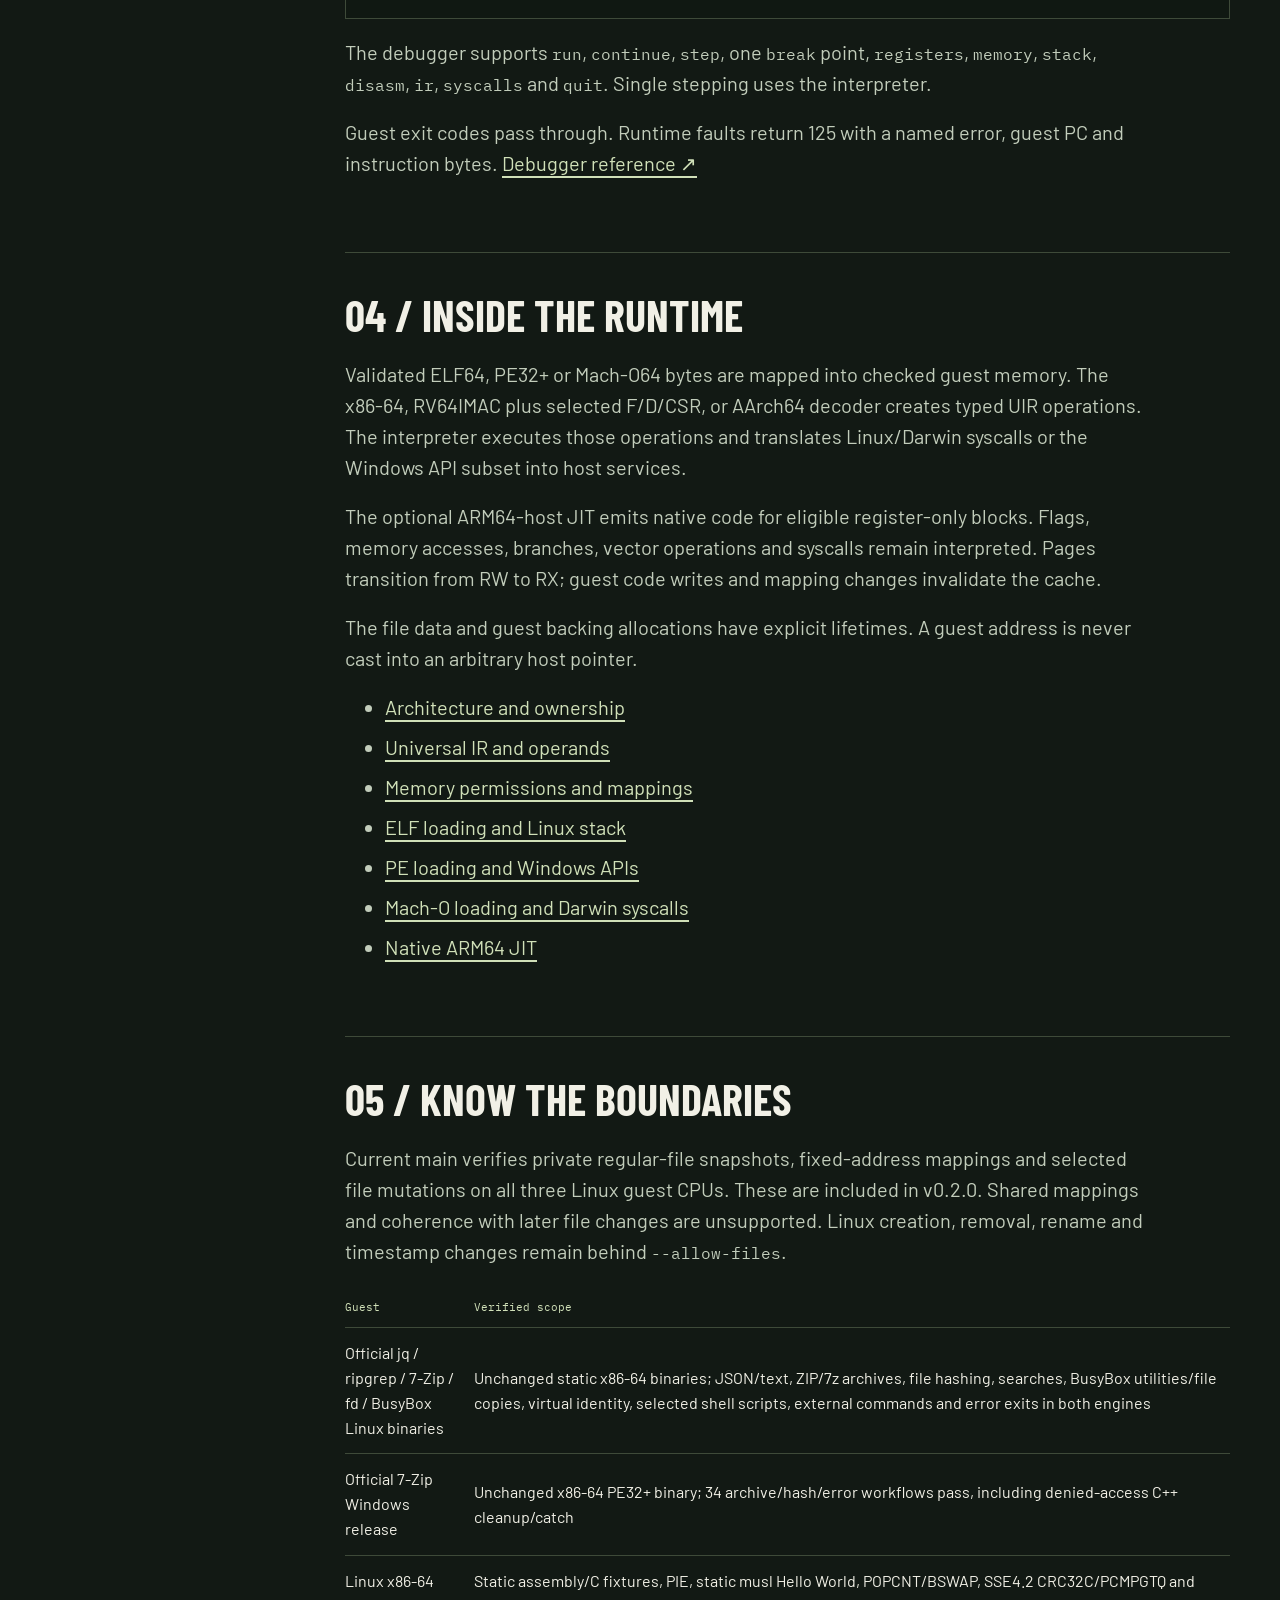
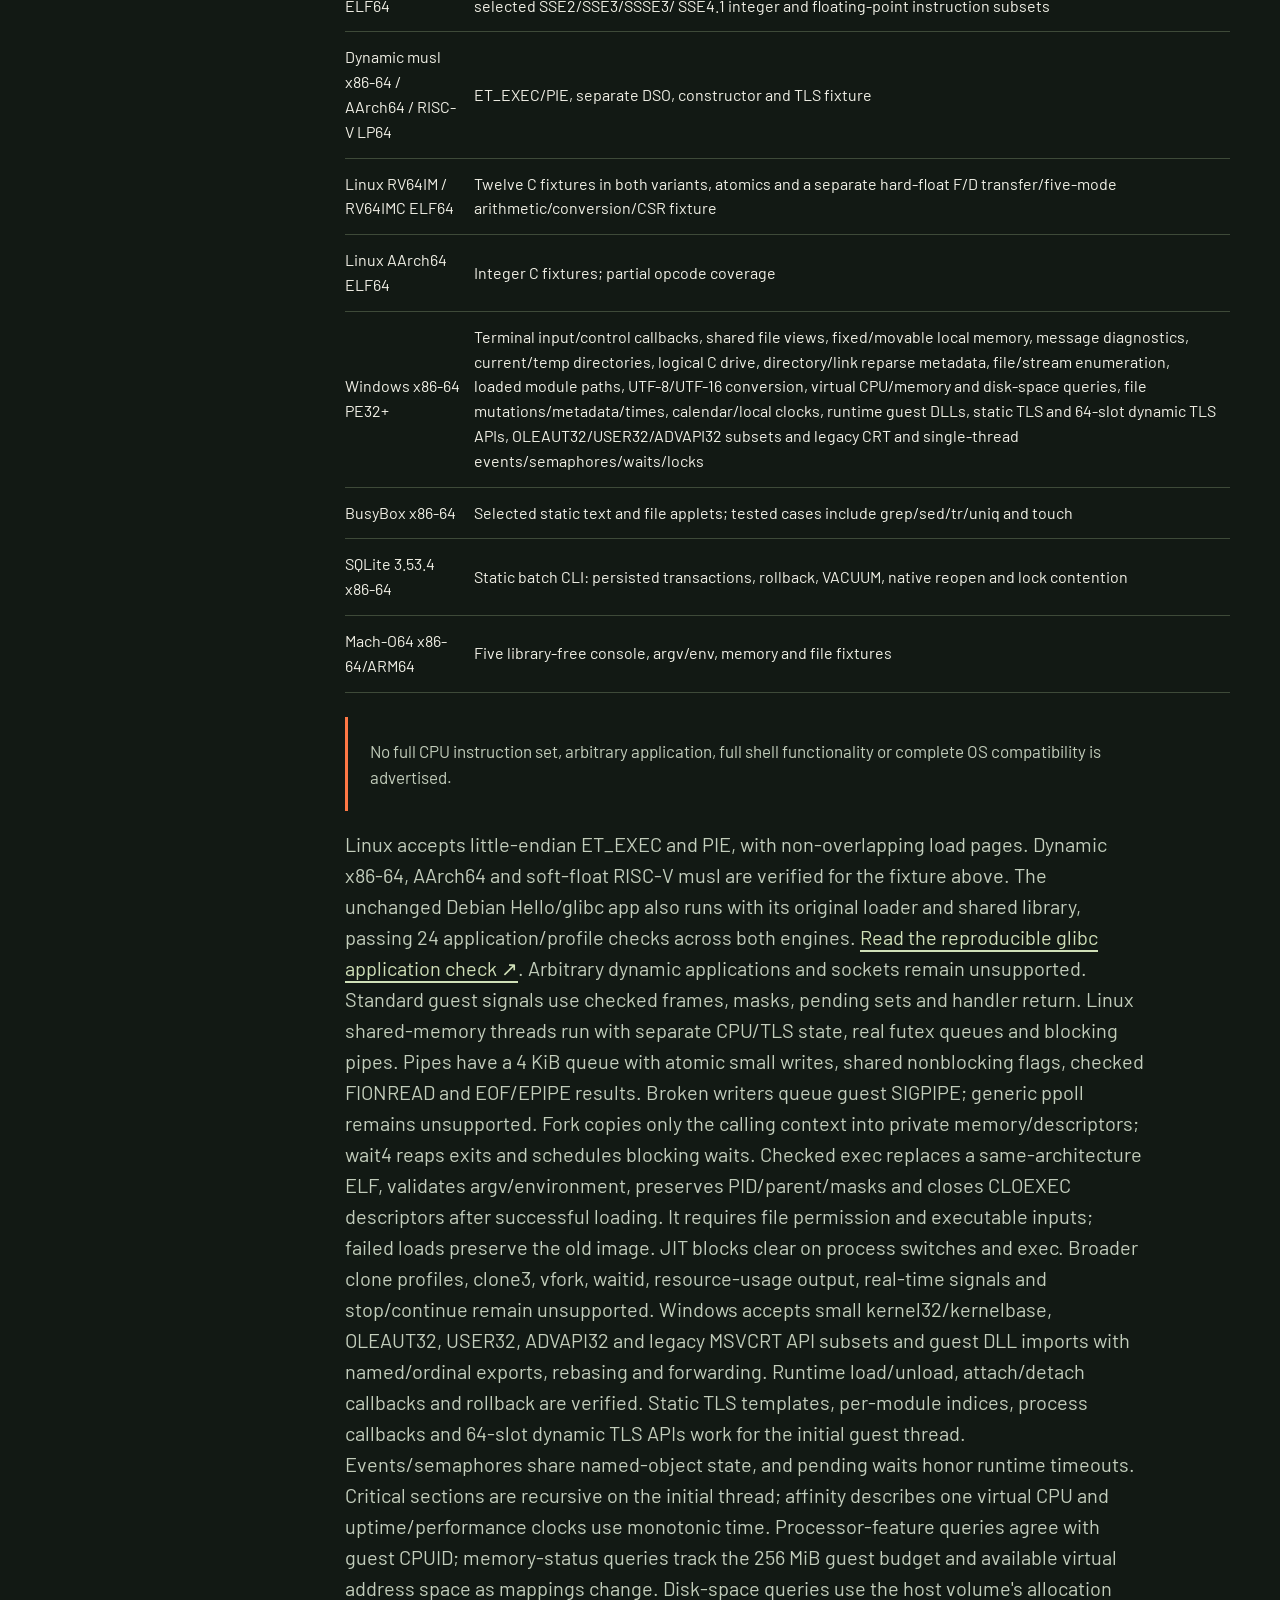
==== commit d0476e97: "Cover BusyBox df mount lookup" ====
--- a/site/docs.html
+++ b/site/docs.html
@@ -134,7 +134,7 @@
             <p>Expected outputs: <code>42</code>, then <code>1:alpha</code> and
               <code>3:gamma</code>, then <code>Everything is Ok</code> from 7-Zip.
               BusyBox prints <code>hello:0042</code>.
-              The optional suite checks 322 output/status/data workflows
+              The optional suite checks 324 output/status/data workflows
               across interpreter and JIT on ARM64 macOS: decimal JSON filters, Unicode/sorting,
               predicates, parse errors, regex search/counts, two-thread directory searches/file listings, ZIP/7z creation/extraction,
               hashing, threaded 7z round trips, recursive ZIP folders, preserved timestamps and denied access.
@@ -142,11 +142,12 @@
               fd adds 19 cases per engine for exact NUL-delimited file/directory/symlink inventories,
               Unicode names, hidden/ignore rules, extension/glob/depth/exclusion filters,
               physical absolute paths, two-thread traversal and error exits.
-              BusyBox adds 107 cases per engine: 30 utility/file cases for dispatch/help, formatting, sequences, hashes,
+              BusyBox adds 108 cases per engine: 30 utility/file cases for dispatch/help, formatting, sequences, hashes,
               Base64 binary round trips, text filters, exit statuses, Unicode file reads,
               exact copies/renames/removals, directories and denied access;
-              11 virtual-identity cases, 57 noninteractive shell cases and nine internal-device cases, including external guest commands,
-              signal traps, background output, wait statuses and child reaping.</p>
+              11 virtual-identity cases, 57 noninteractive shell cases and ten internal device/mount-file cases, including external guest commands,
+              <code>df .</code> through the synthetic root mount, signal traps, background output,
+              wait statuses and child reaping.</p>
             <p>The BusyBox binary comes from its official 1.35.0 download directory;
               its SHA-256 pin records the downloaded bytes, rather than a separately published upstream checksum.
               This older binary is unchanged and has not been rebuilt.
@@ -165,7 +166,7 @@
               and allowed/denied file redirection. Guest UID/GID remain 1000 with an empty
               supplementary-group list; PID/parent expansion is <code>1:0</code>.
               Identity names are checked in a controlled sysroot, without host credentials.
-              Native file access and redirection require <code>--allow-files</code>; internal null/zero devices need no grant.</p>
+              Native file access and redirection require <code>--allow-files</code>; internal null/zero devices and the synthetic read-only <code>/proc/mounts</code> need no grant.</p>
             <p>fd's file searches need <code>--allow-files</code>; its scoped checks use
               one/two threads and a 30-million-instruction, 30-second execution limit.
               The source-file command above is checked against Python's real file inventory.
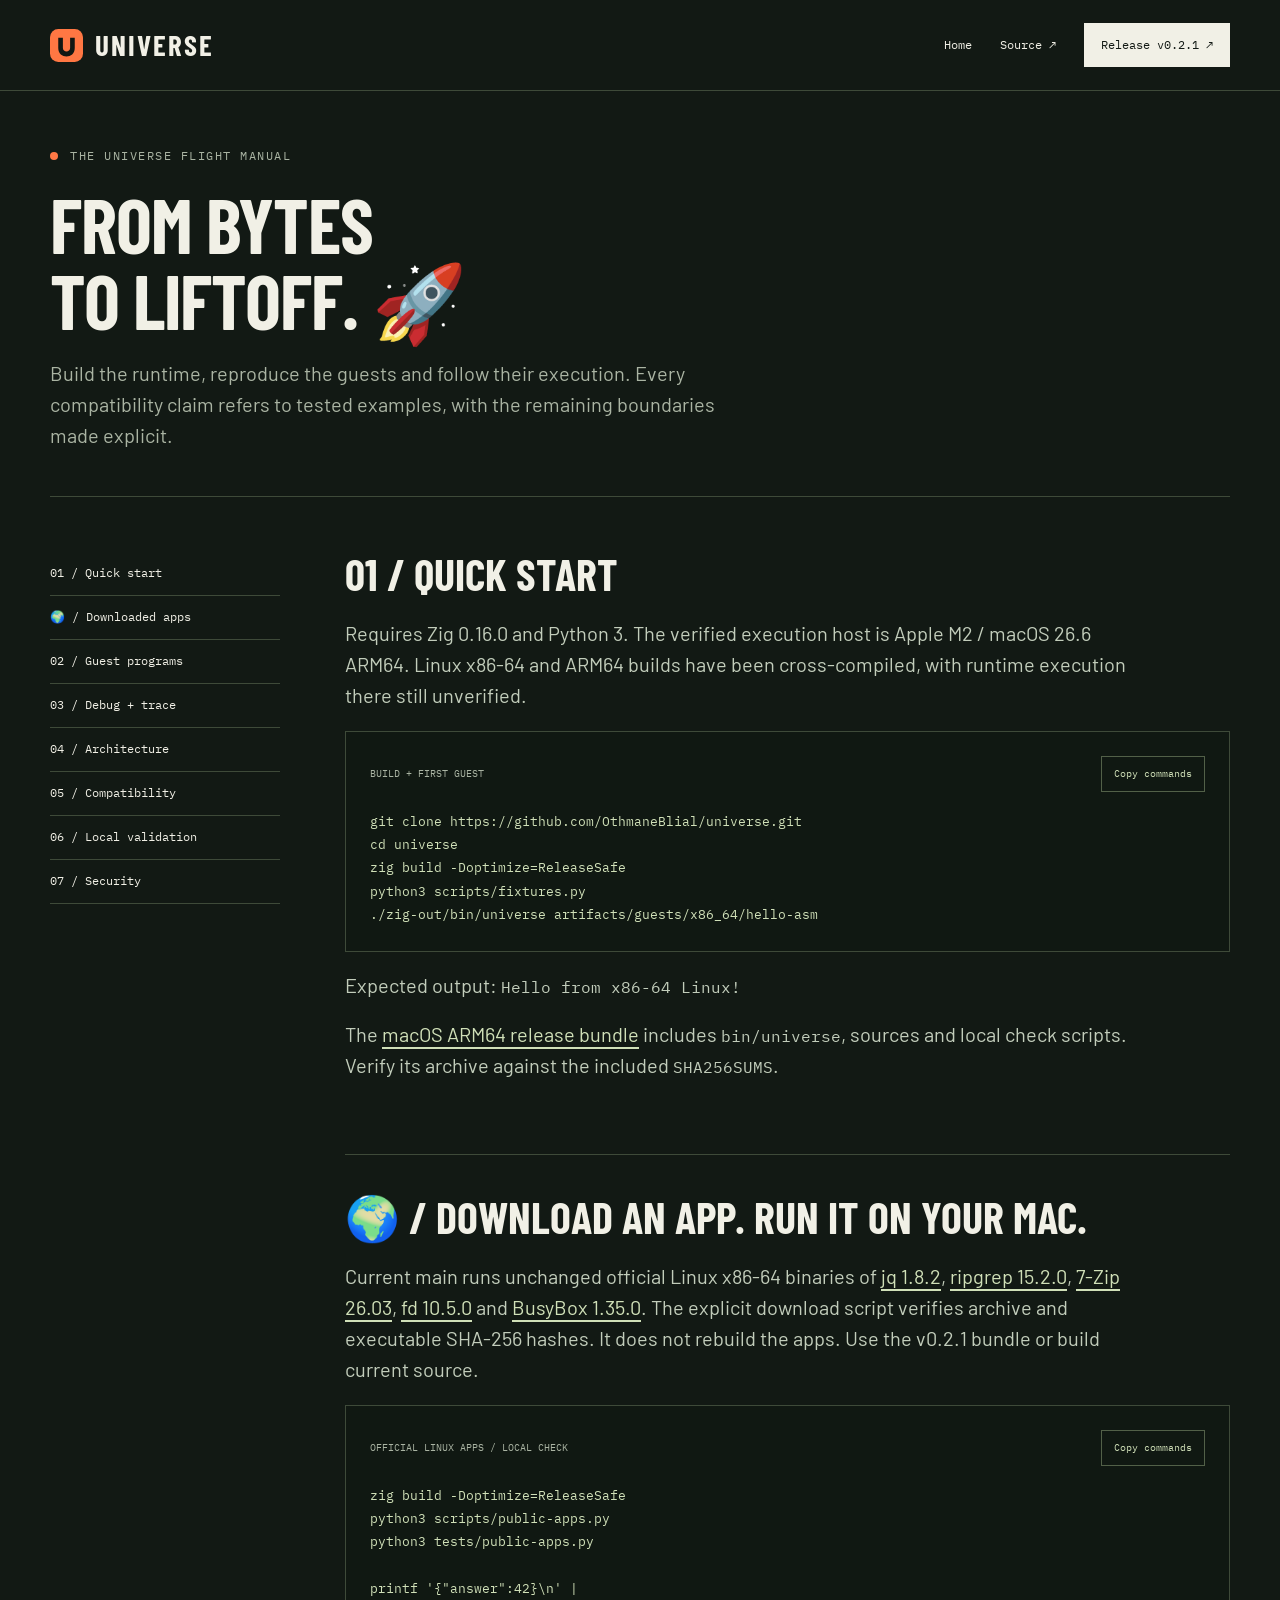
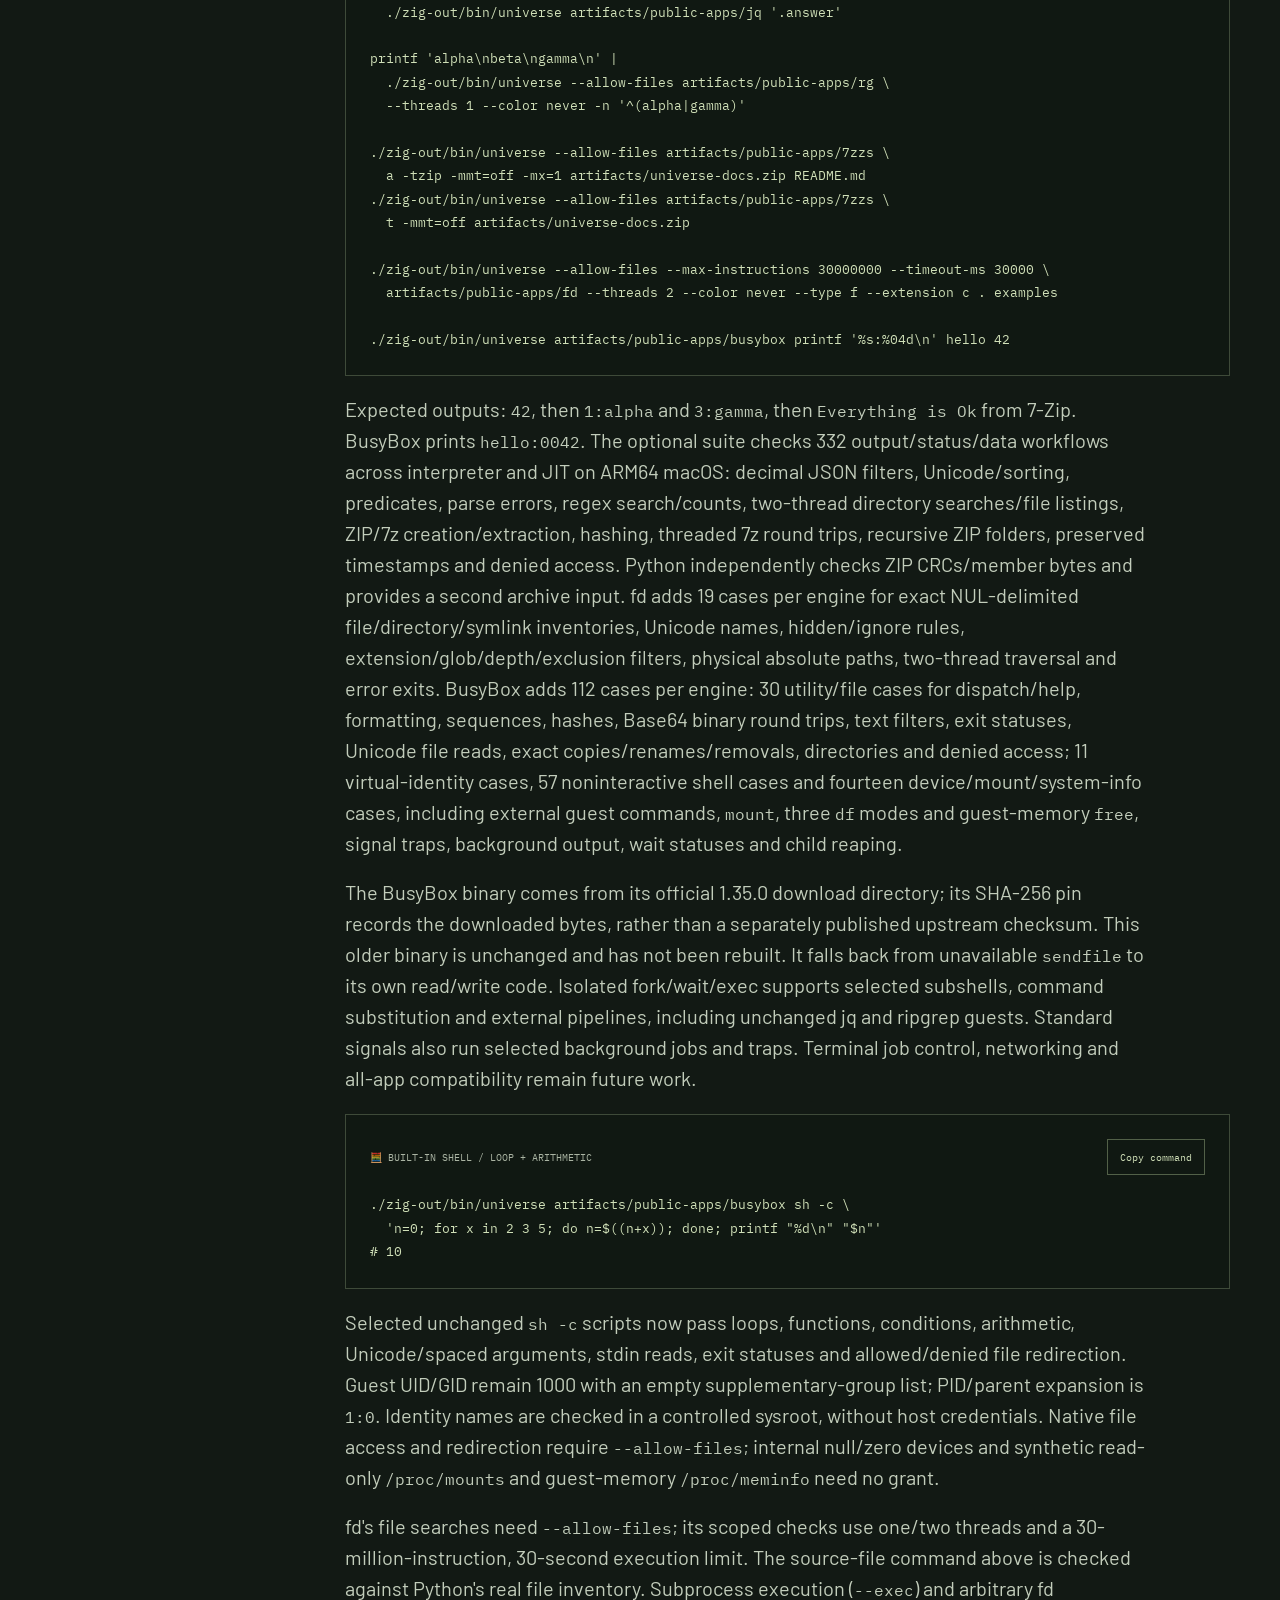
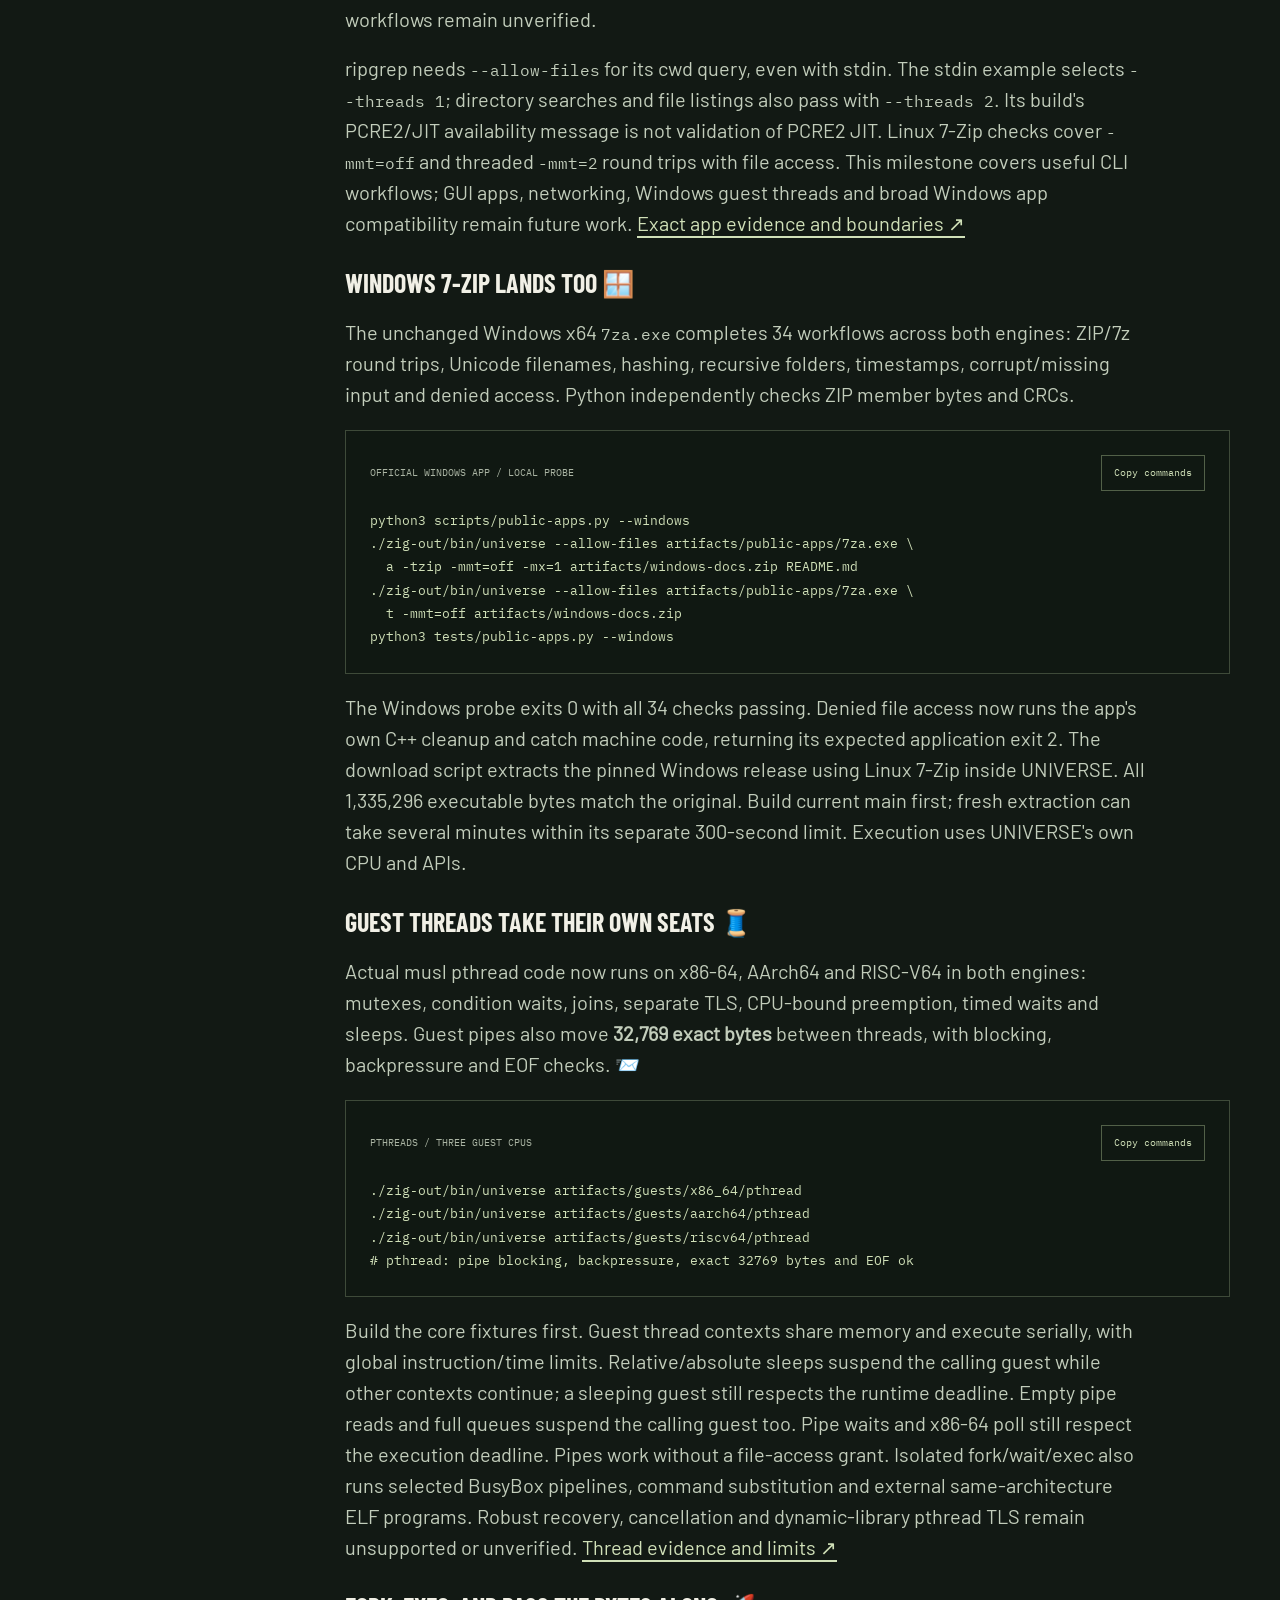
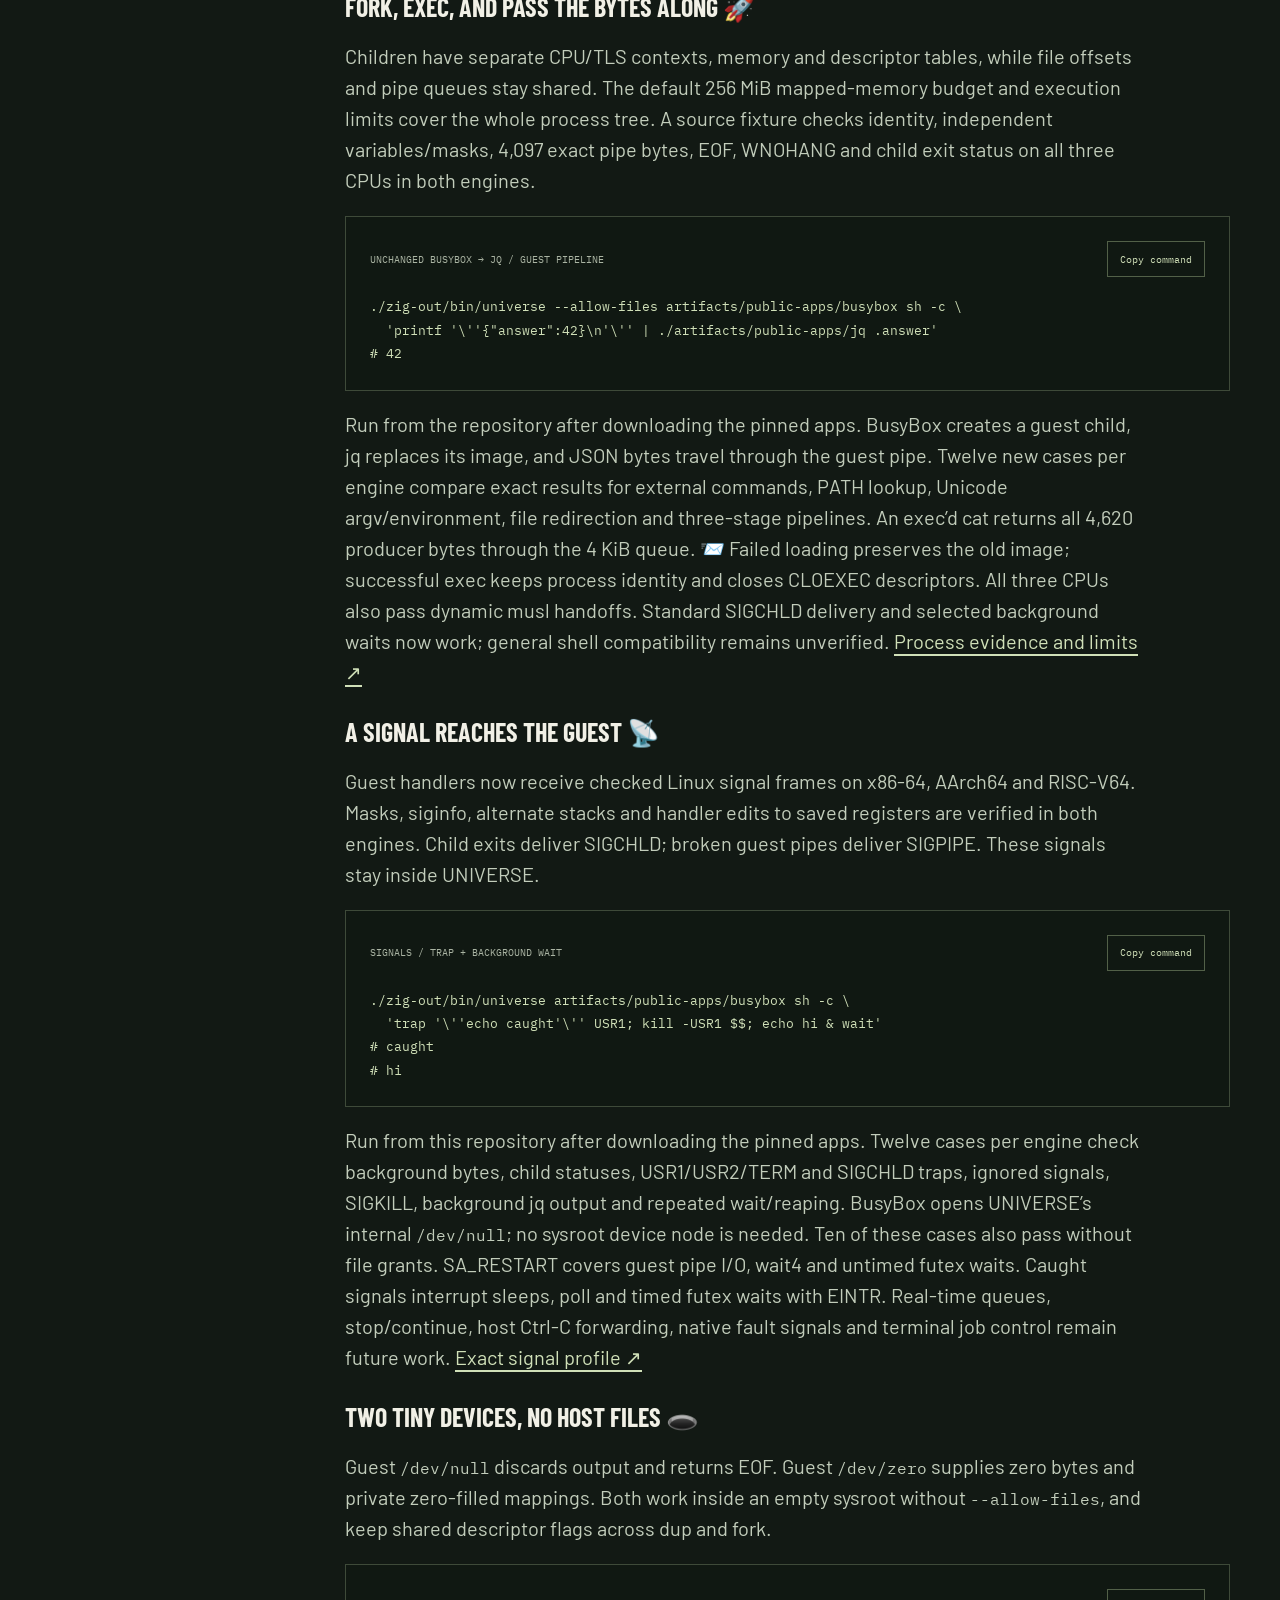
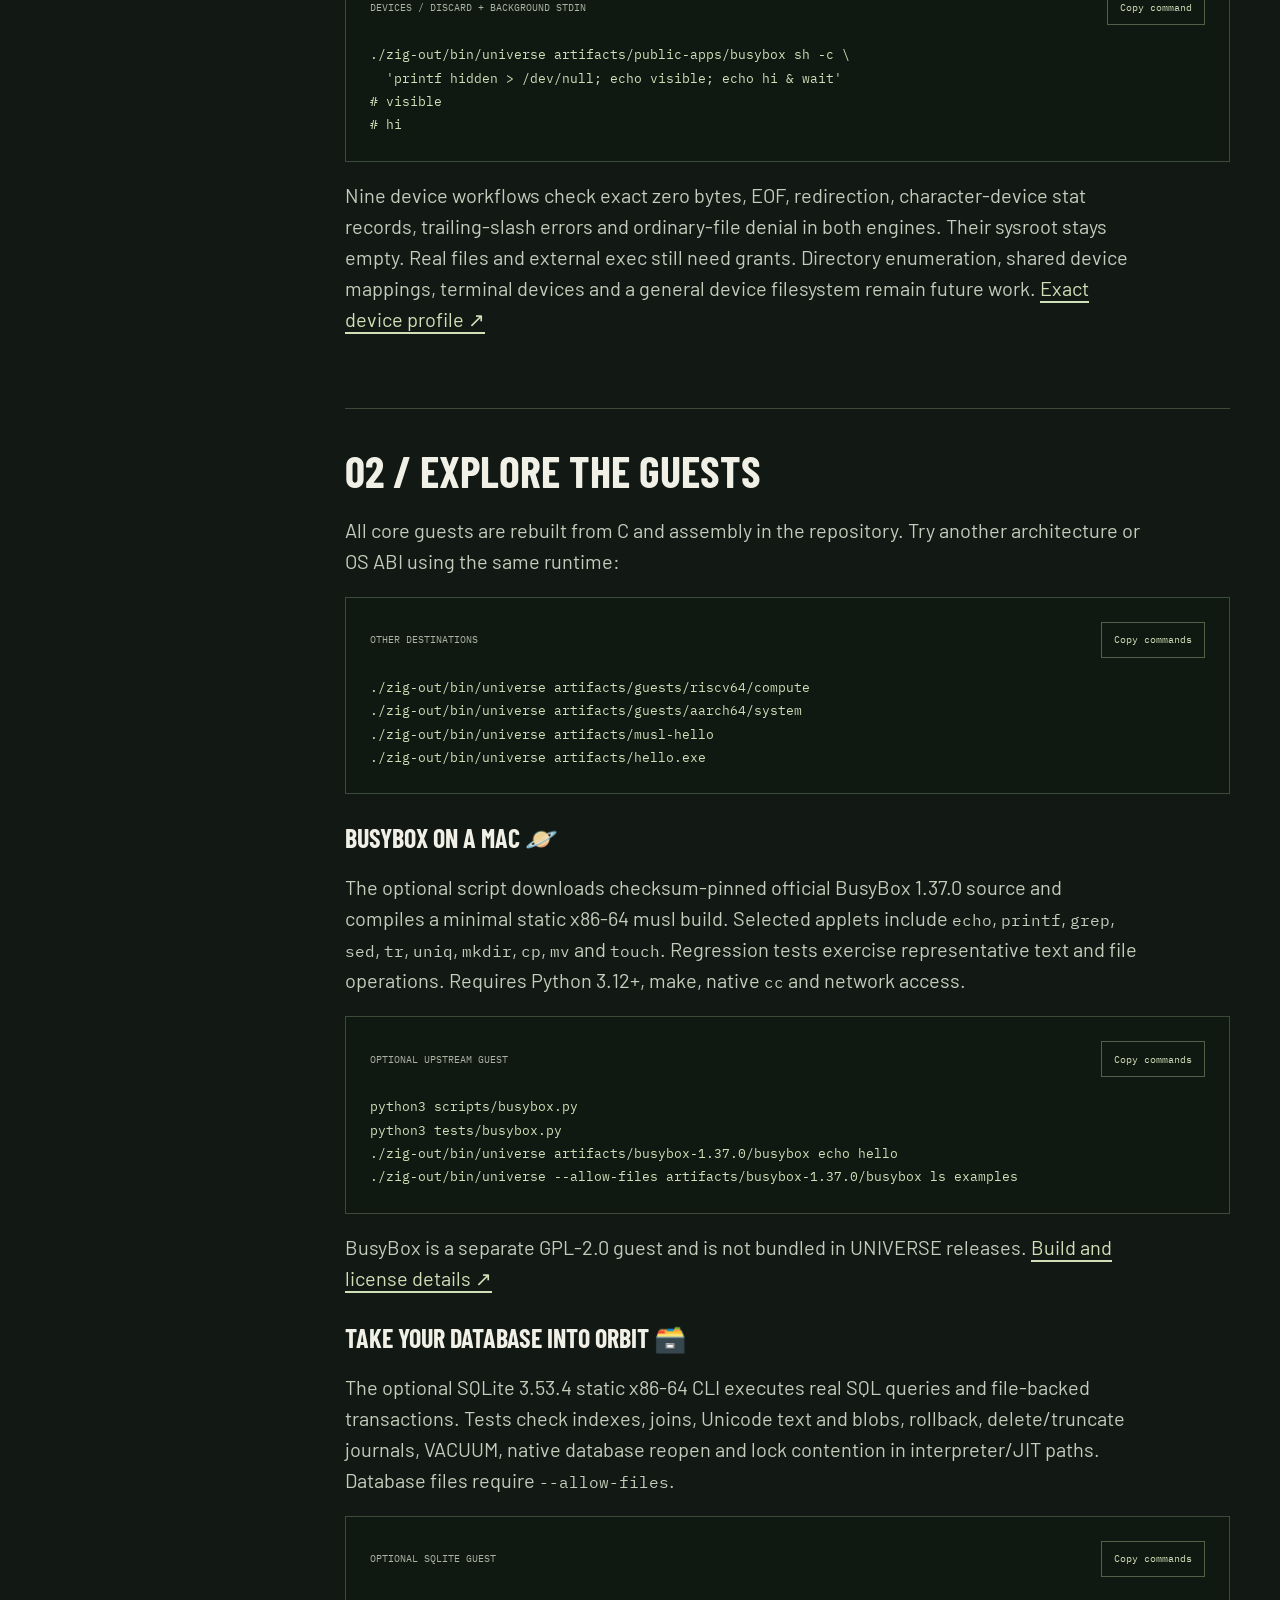
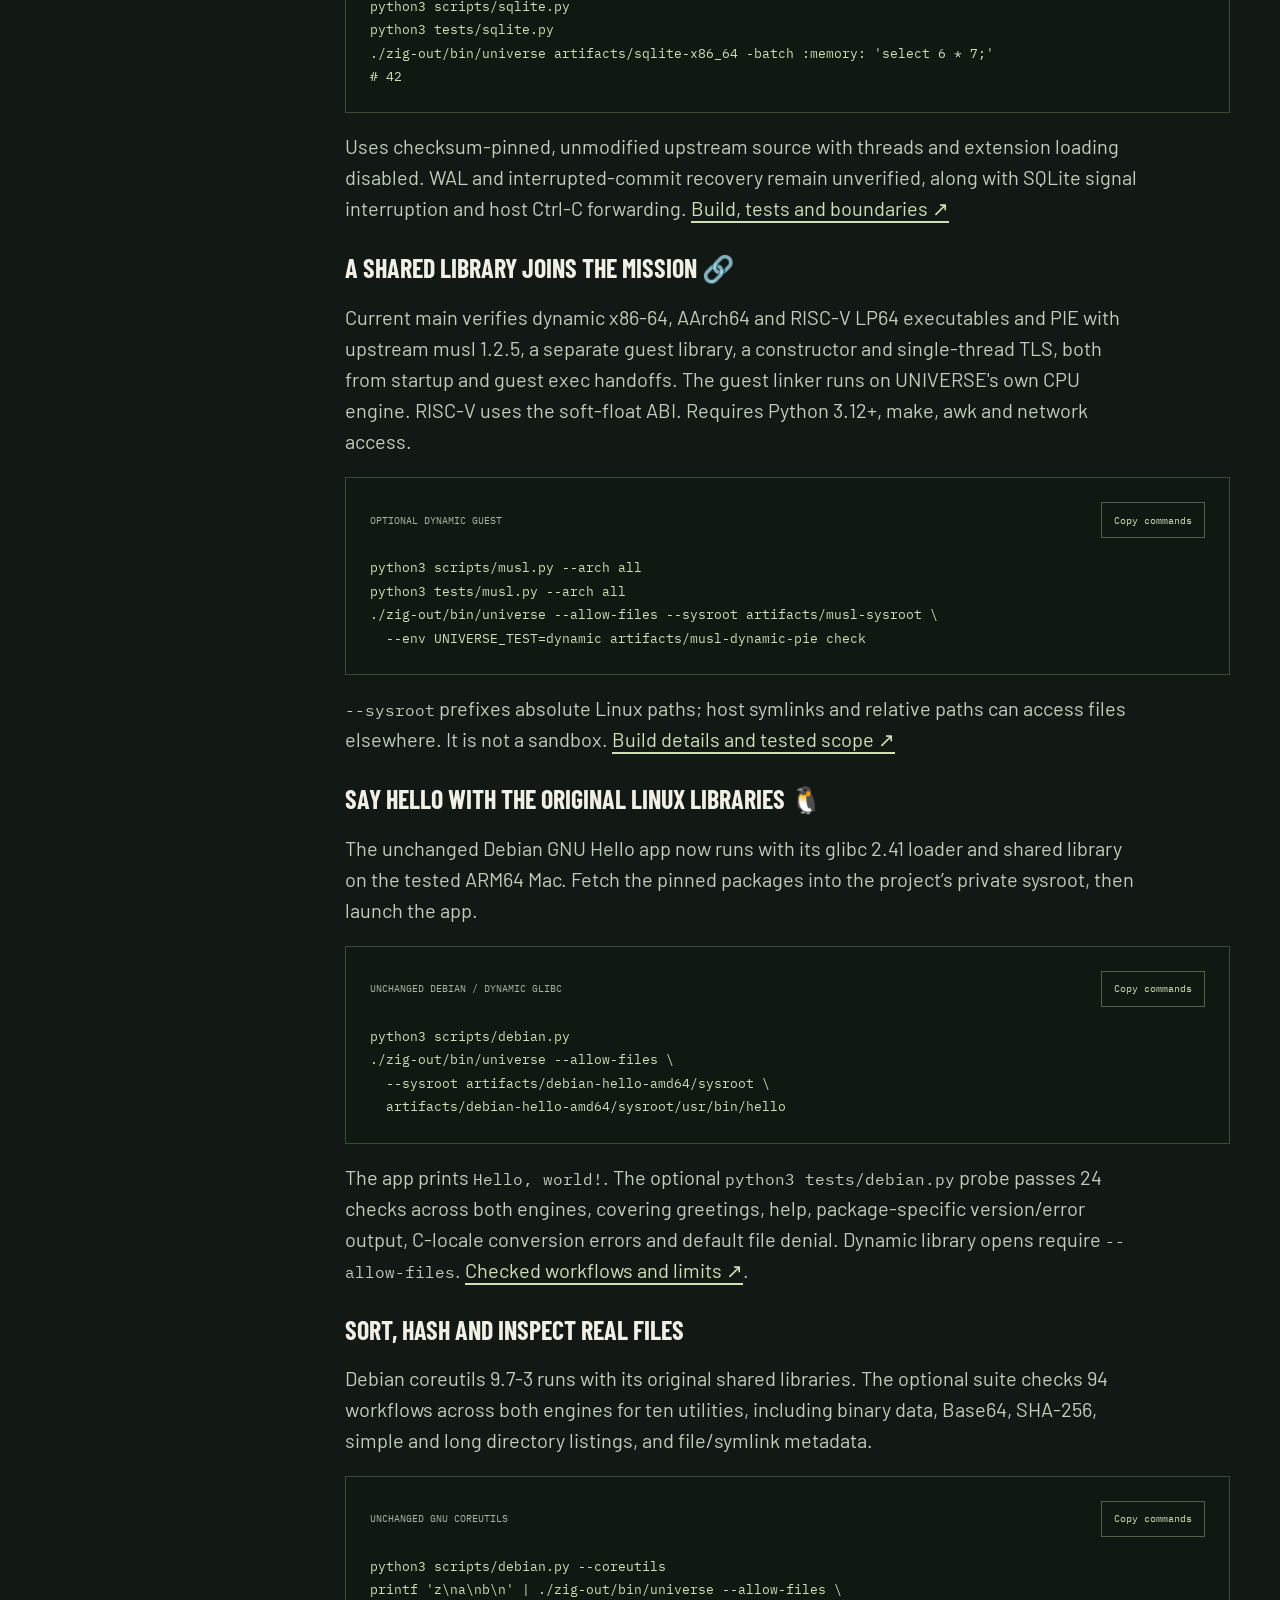
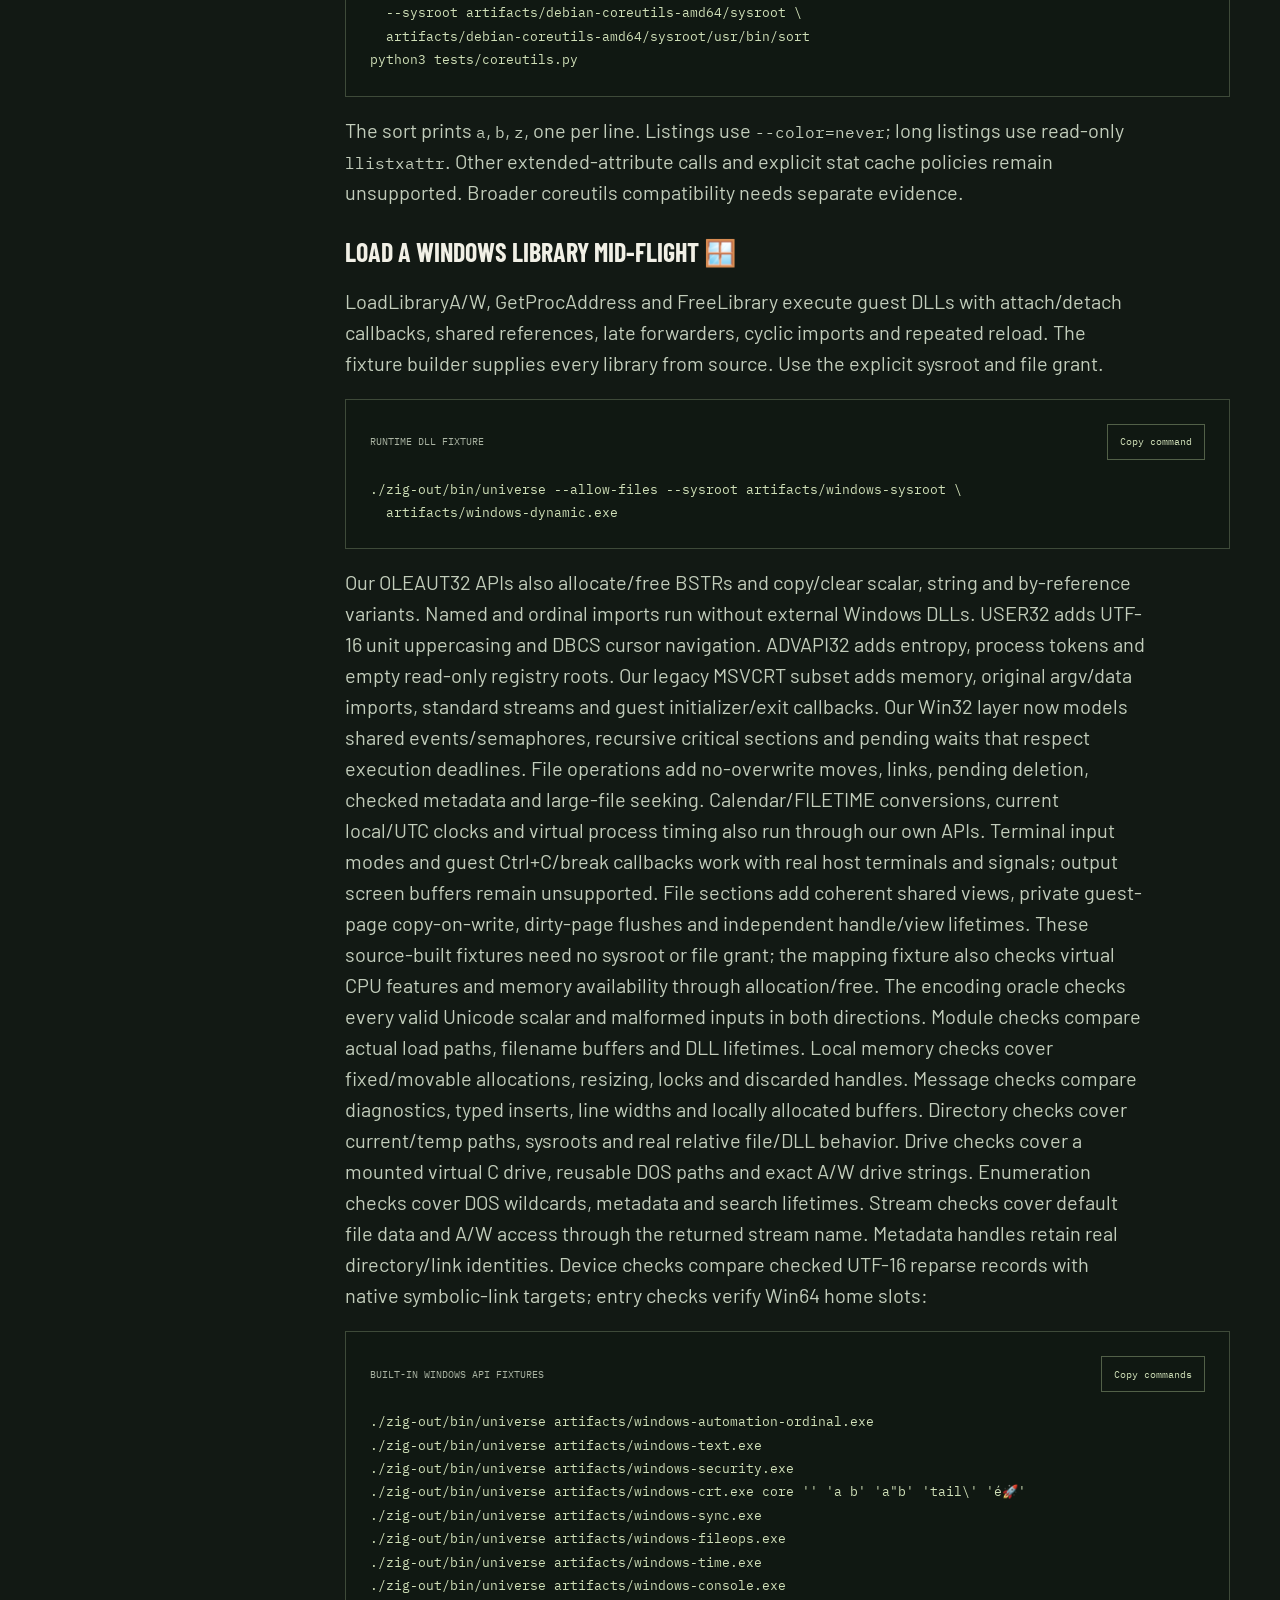
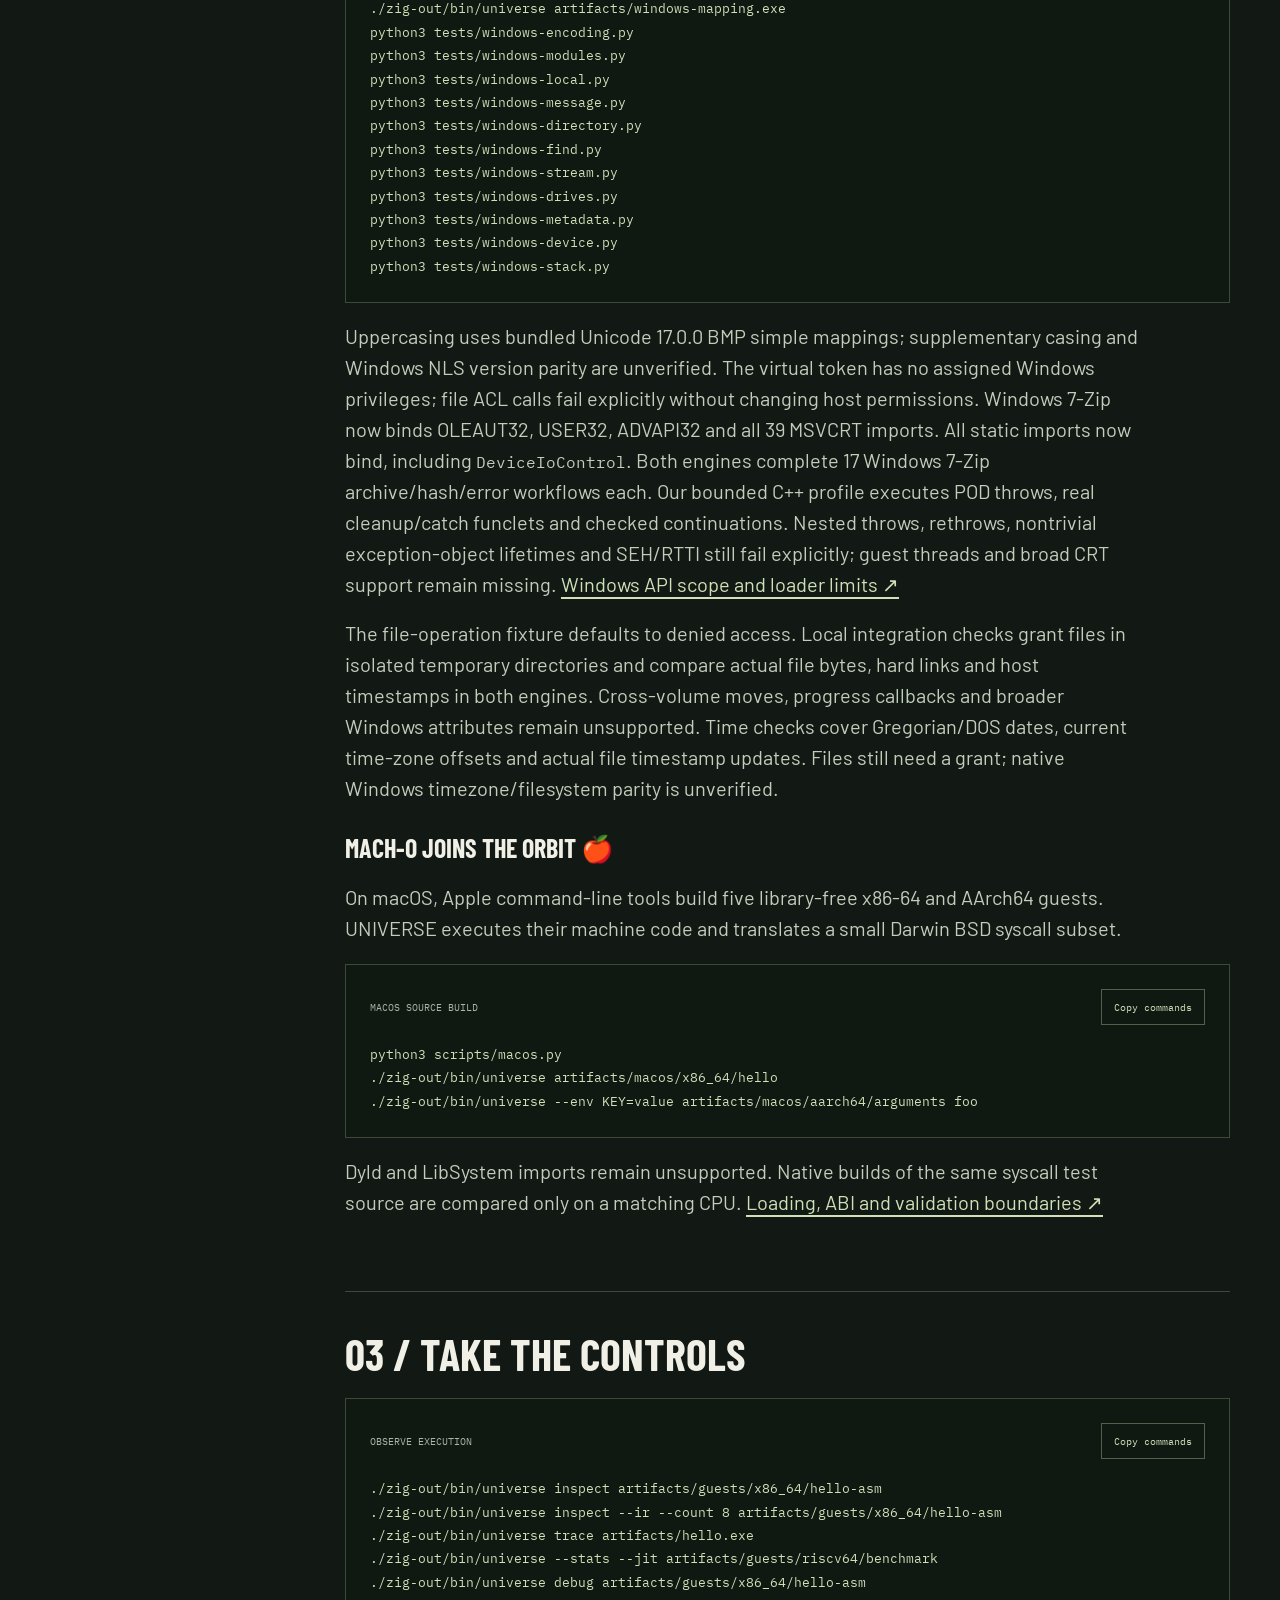
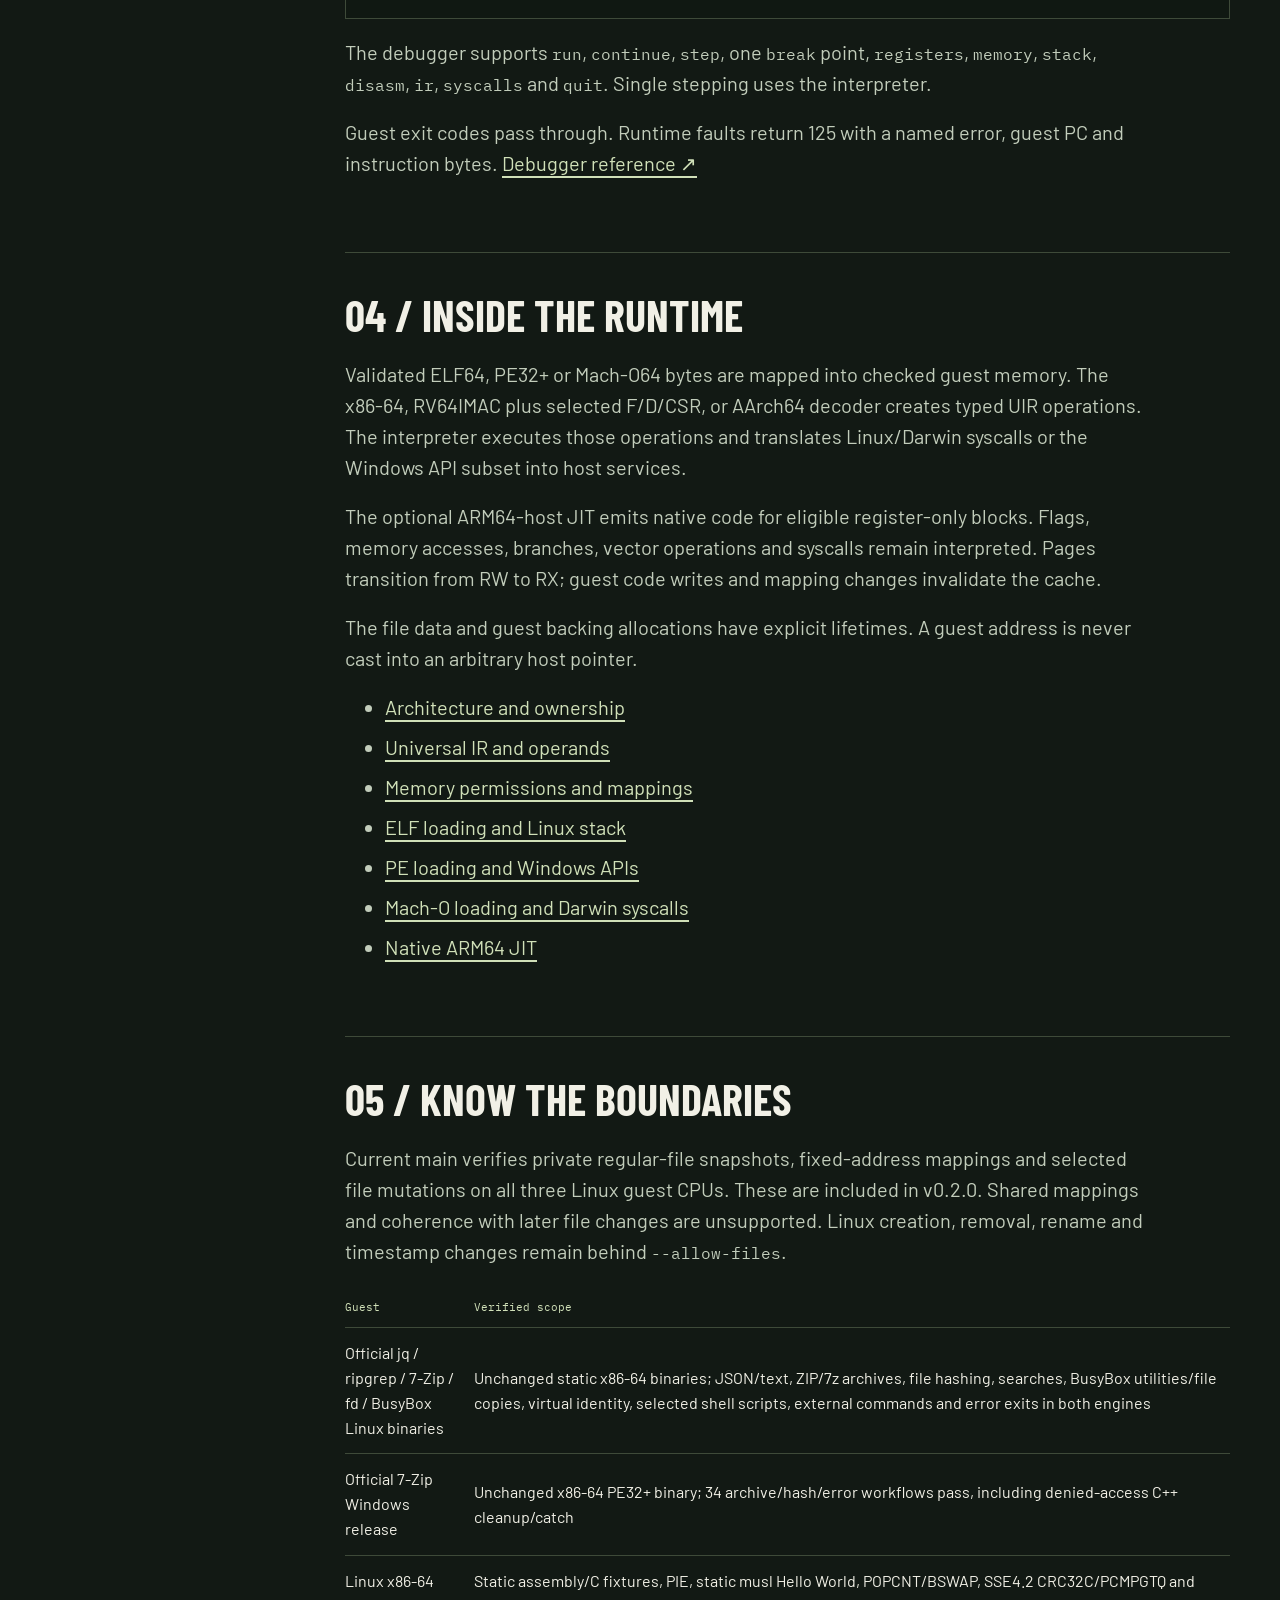
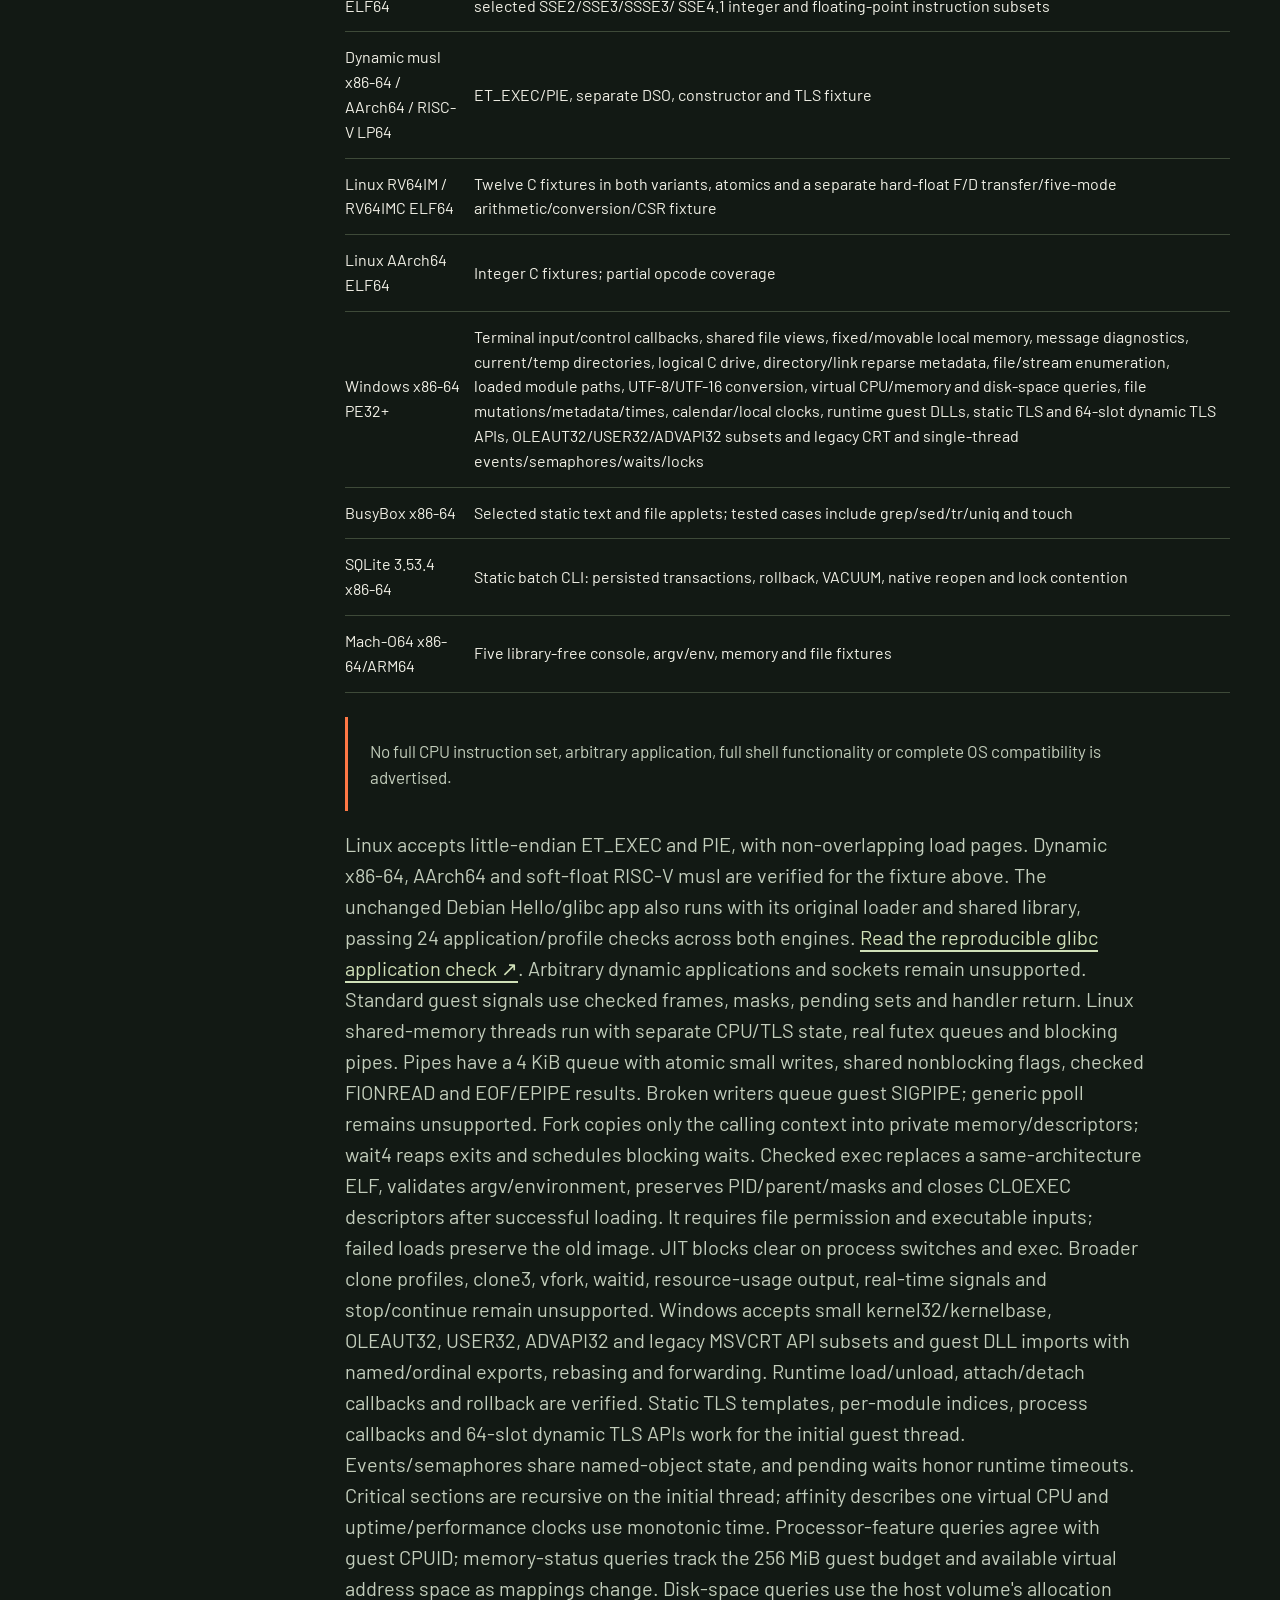
==== commit 85690968: "Cover BusyBox memory and mount applets" ====
--- a/site/docs.html
+++ b/site/docs.html
@@ -134,7 +134,7 @@
             <p>Expected outputs: <code>42</code>, then <code>1:alpha</code> and
               <code>3:gamma</code>, then <code>Everything is Ok</code> from 7-Zip.
               BusyBox prints <code>hello:0042</code>.
-              The optional suite checks 324 output/status/data workflows
+              The optional suite checks 332 output/status/data workflows
               across interpreter and JIT on ARM64 macOS: decimal JSON filters, Unicode/sorting,
               predicates, parse errors, regex search/counts, two-thread directory searches/file listings, ZIP/7z creation/extraction,
               hashing, threaded 7z round trips, recursive ZIP folders, preserved timestamps and denied access.
@@ -142,11 +142,11 @@
               fd adds 19 cases per engine for exact NUL-delimited file/directory/symlink inventories,
               Unicode names, hidden/ignore rules, extension/glob/depth/exclusion filters,
               physical absolute paths, two-thread traversal and error exits.
-              BusyBox adds 108 cases per engine: 30 utility/file cases for dispatch/help, formatting, sequences, hashes,
+              BusyBox adds 112 cases per engine: 30 utility/file cases for dispatch/help, formatting, sequences, hashes,
               Base64 binary round trips, text filters, exit statuses, Unicode file reads,
               exact copies/renames/removals, directories and denied access;
-              11 virtual-identity cases, 57 noninteractive shell cases and ten internal device/mount-file cases, including external guest commands,
-              <code>df .</code> through the synthetic root mount, signal traps, background output,
+              11 virtual-identity cases, 57 noninteractive shell cases and fourteen device/mount/system-info cases, including external guest commands,
+              <code>mount</code>, three <code>df</code> modes and guest-memory <code>free</code>, signal traps, background output,
               wait statuses and child reaping.</p>
             <p>The BusyBox binary comes from its official 1.35.0 download directory;
               its SHA-256 pin records the downloaded bytes, rather than a separately published upstream checksum.
@@ -166,7 +166,7 @@
               and allowed/denied file redirection. Guest UID/GID remain 1000 with an empty
               supplementary-group list; PID/parent expansion is <code>1:0</code>.
               Identity names are checked in a controlled sysroot, without host credentials.
-              Native file access and redirection require <code>--allow-files</code>; internal null/zero devices and the synthetic read-only <code>/proc/mounts</code> need no grant.</p>
+              Native file access and redirection require <code>--allow-files</code>; internal null/zero devices and synthetic read-only <code>/proc/mounts</code> and guest-memory <code>/proc/meminfo</code> need no grant.</p>
             <p>fd's file searches need <code>--allow-files</code>; its scoped checks use
               one/two threads and a 30-million-instruction, 30-second execution limit.
               The source-file command above is checked against Python's real file inventory.
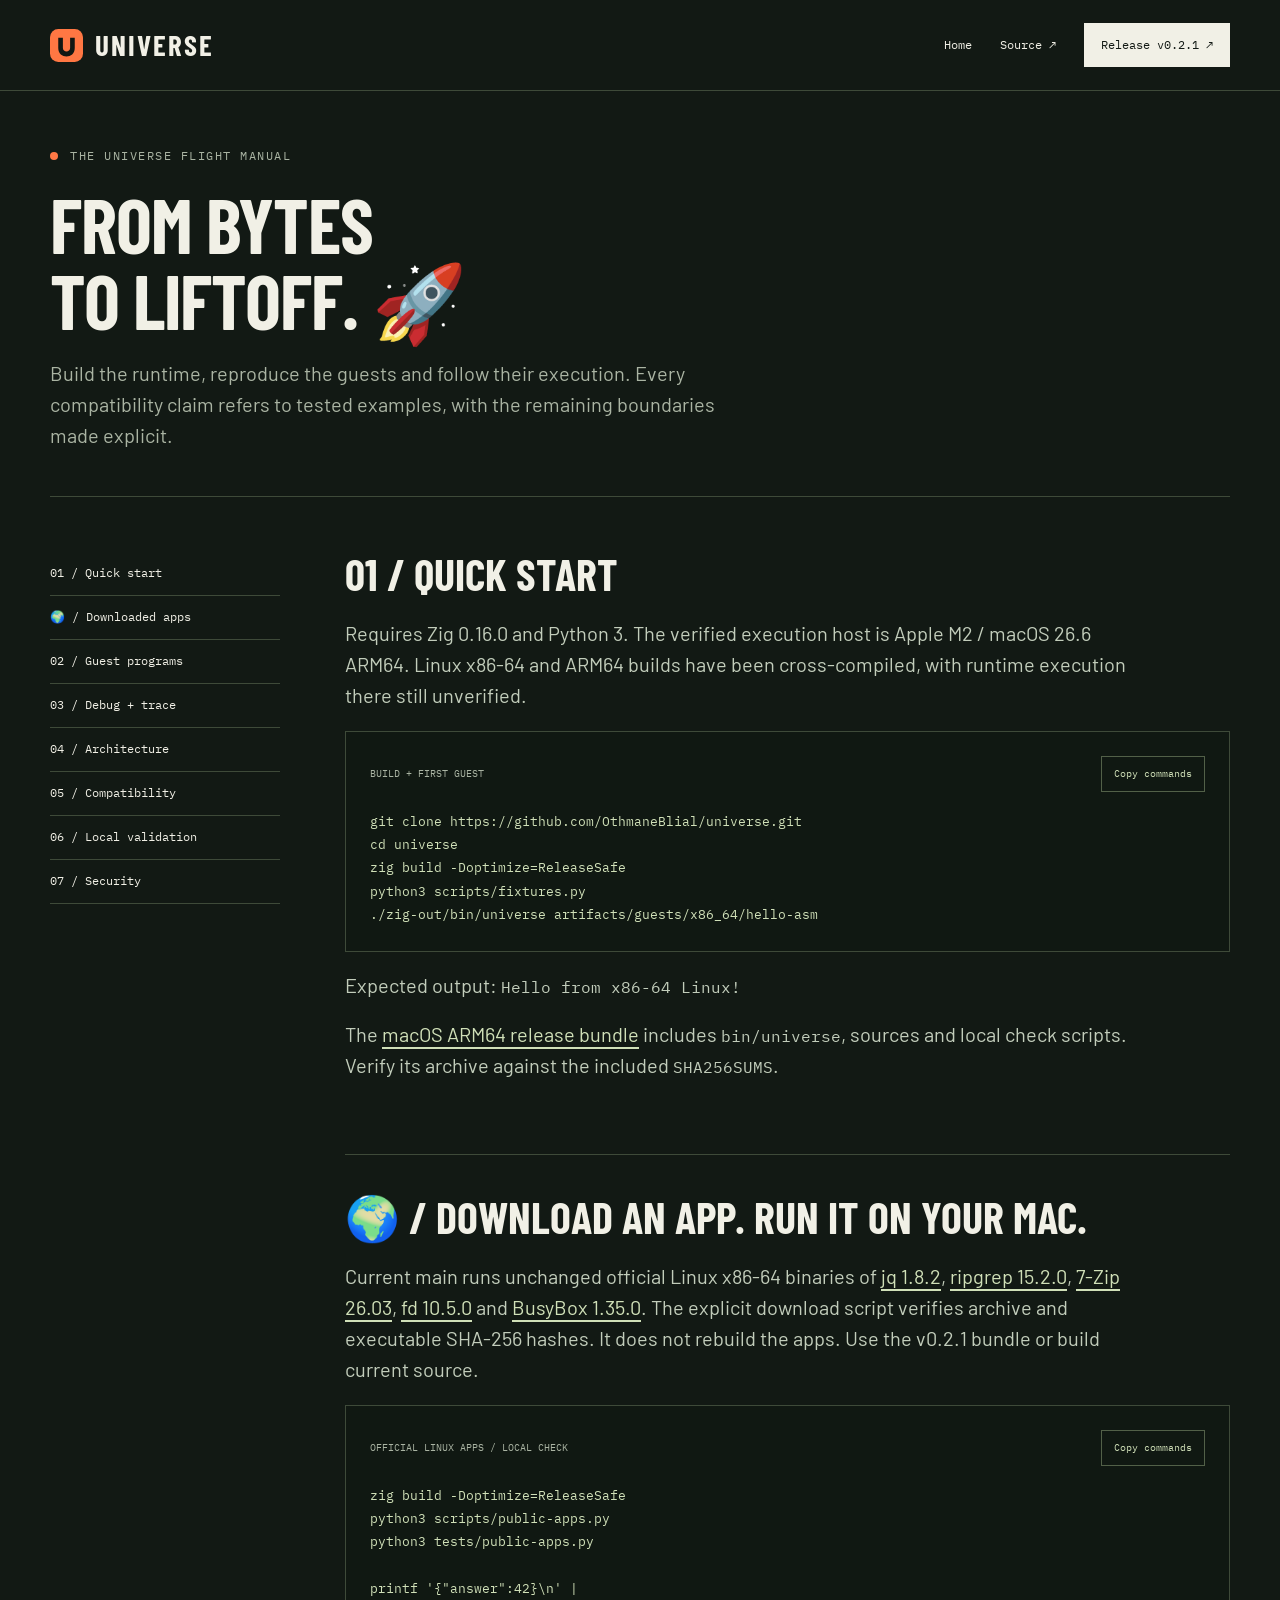
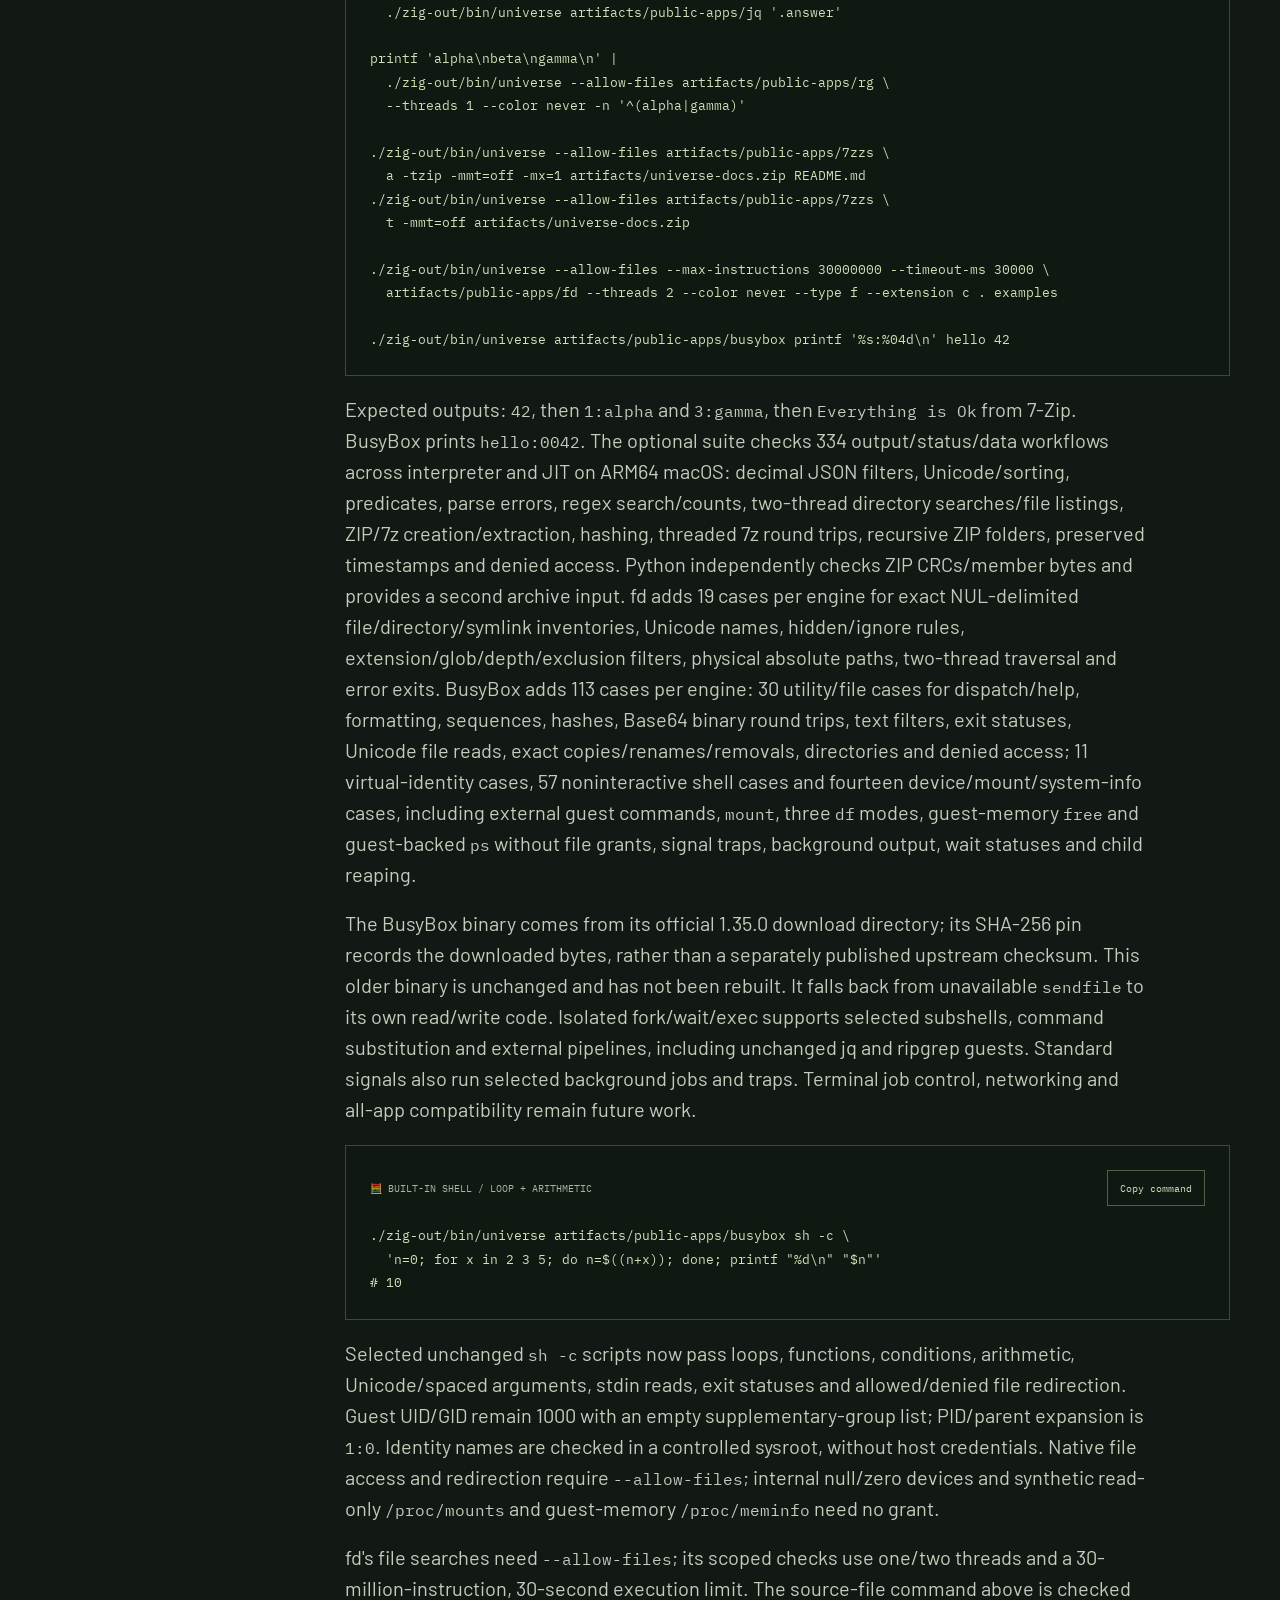
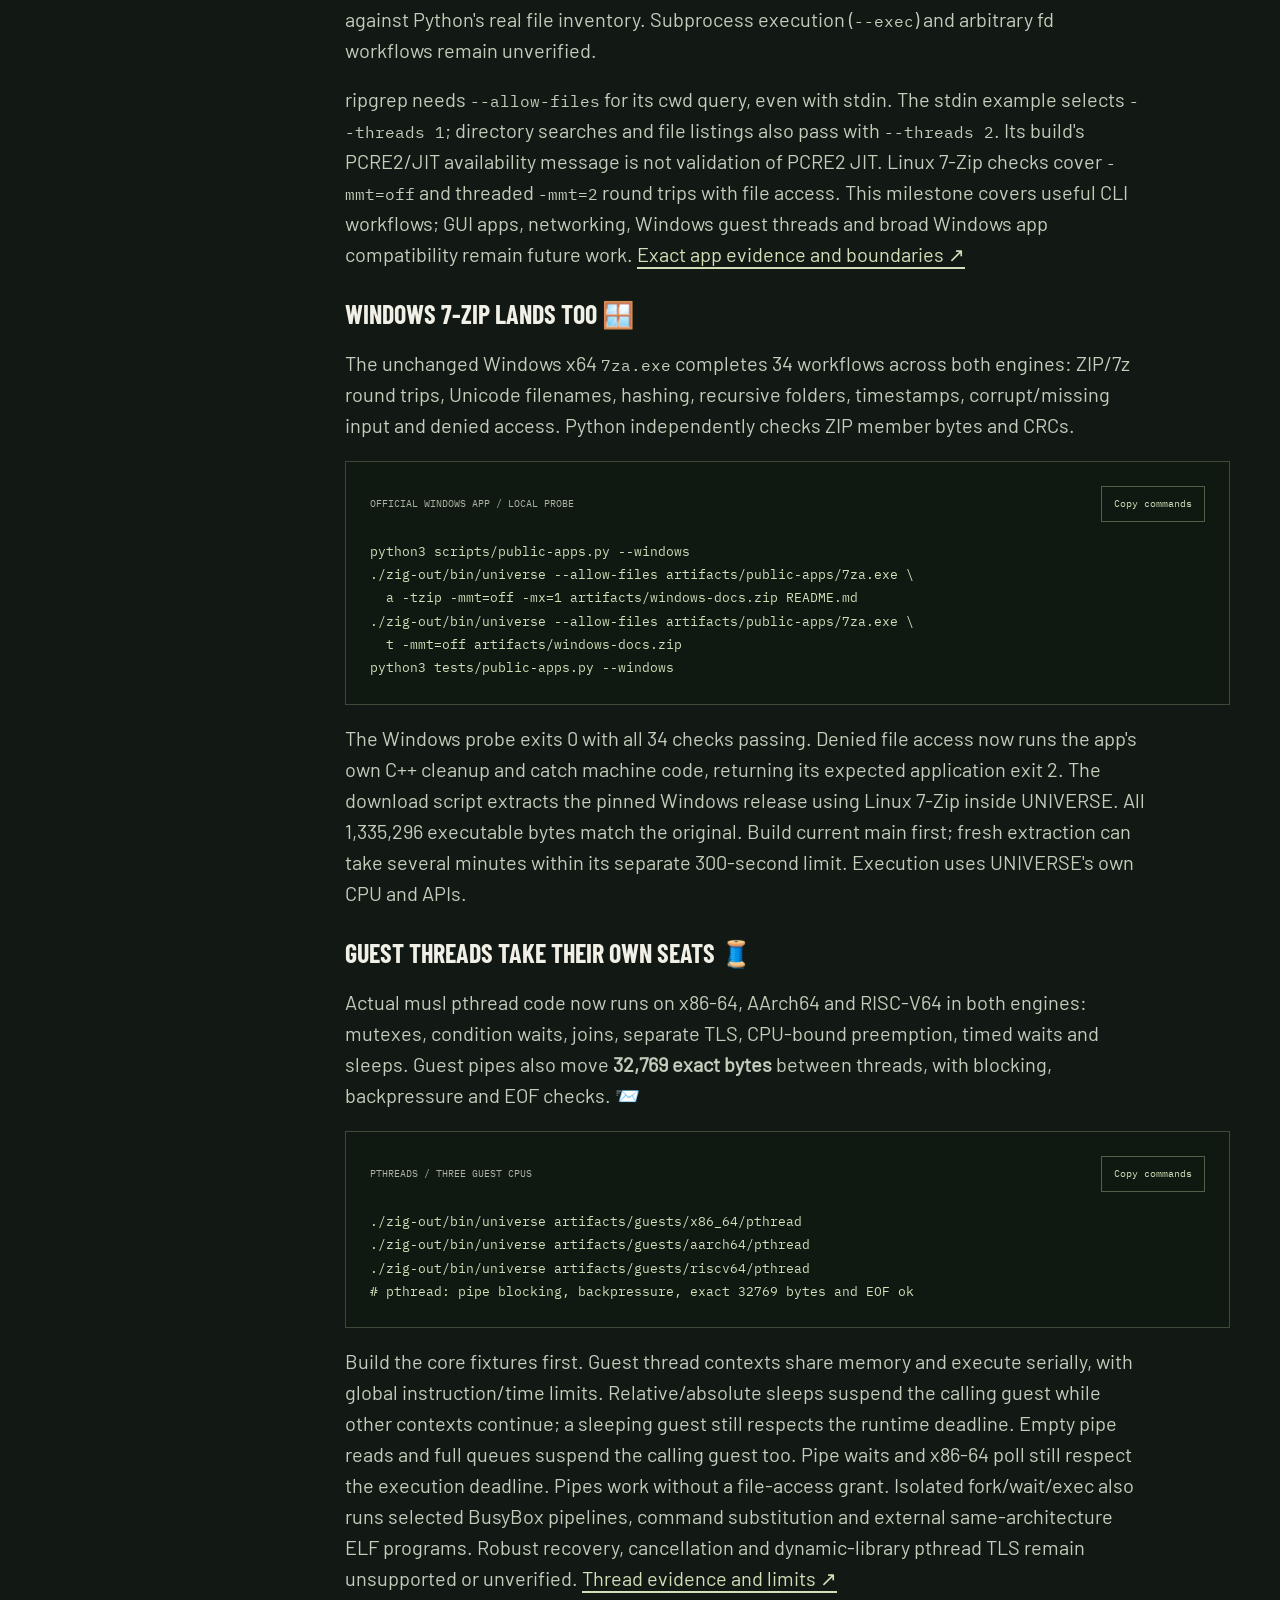
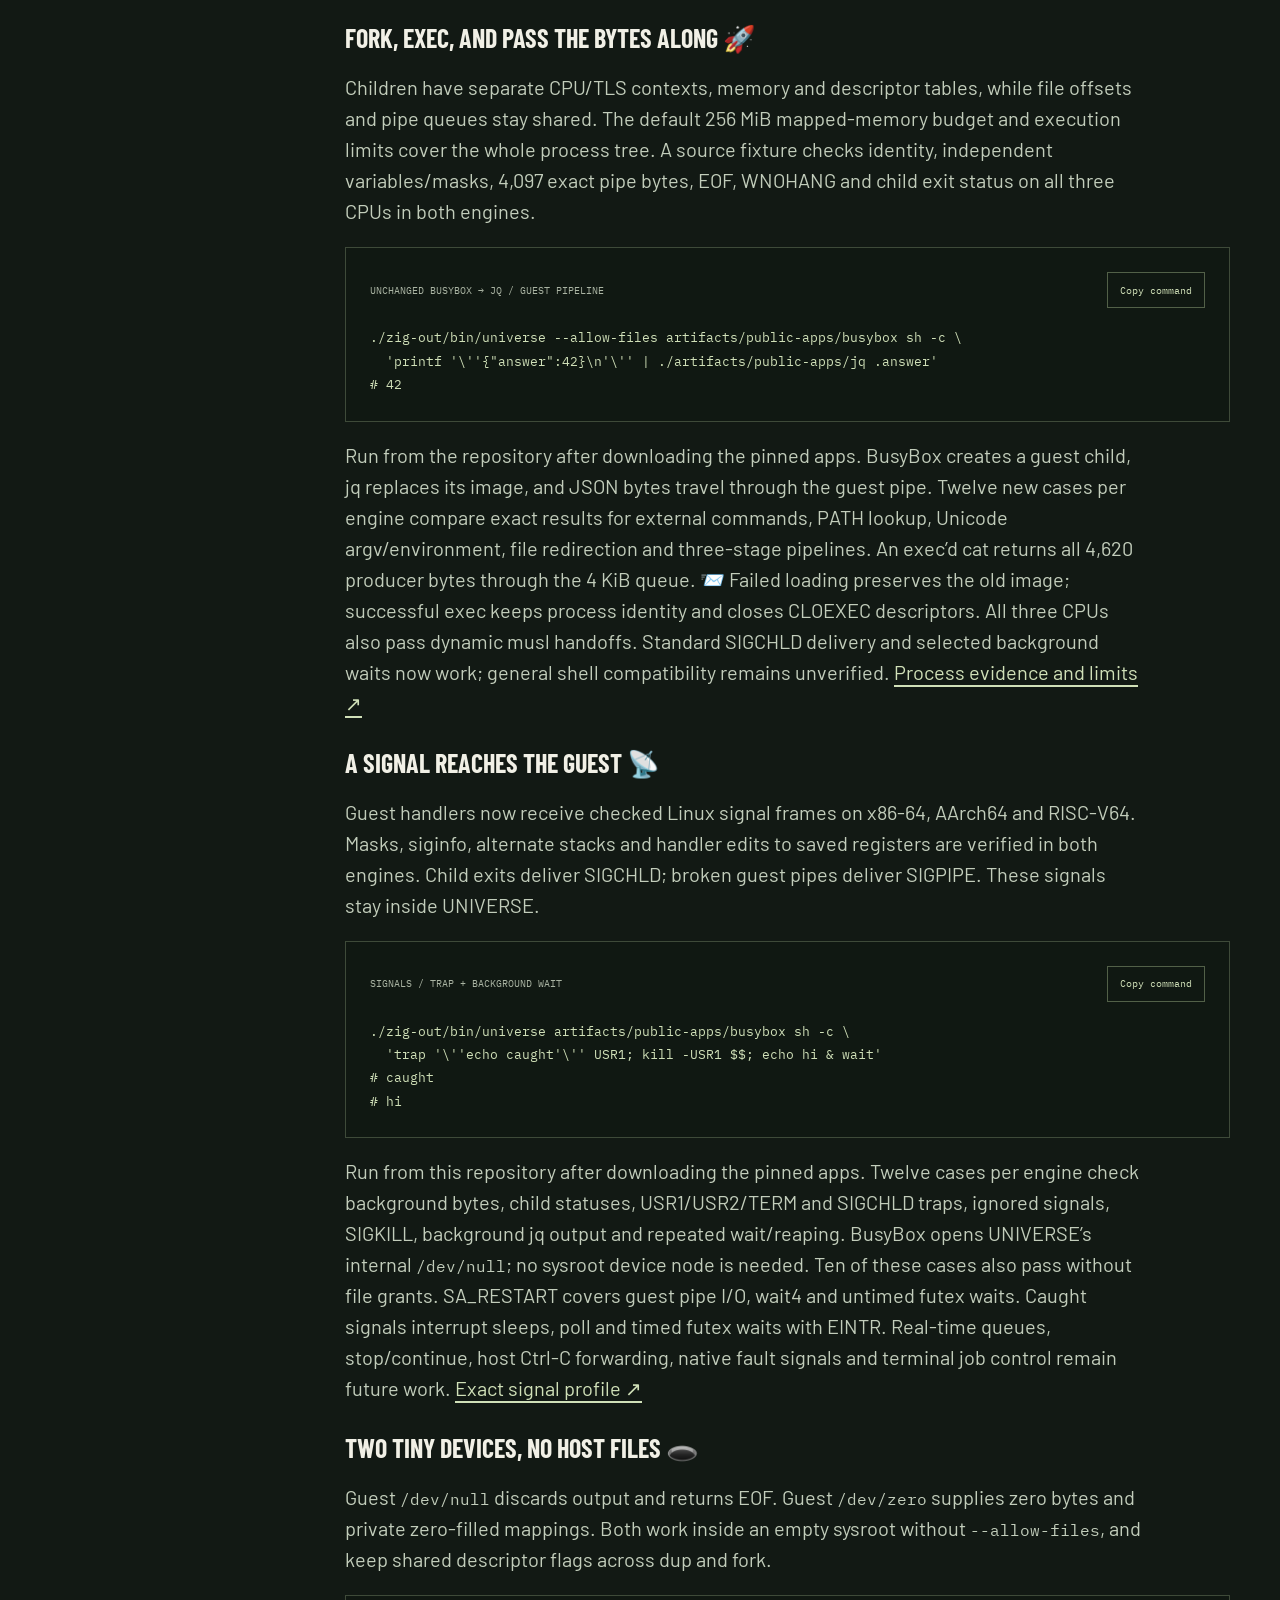
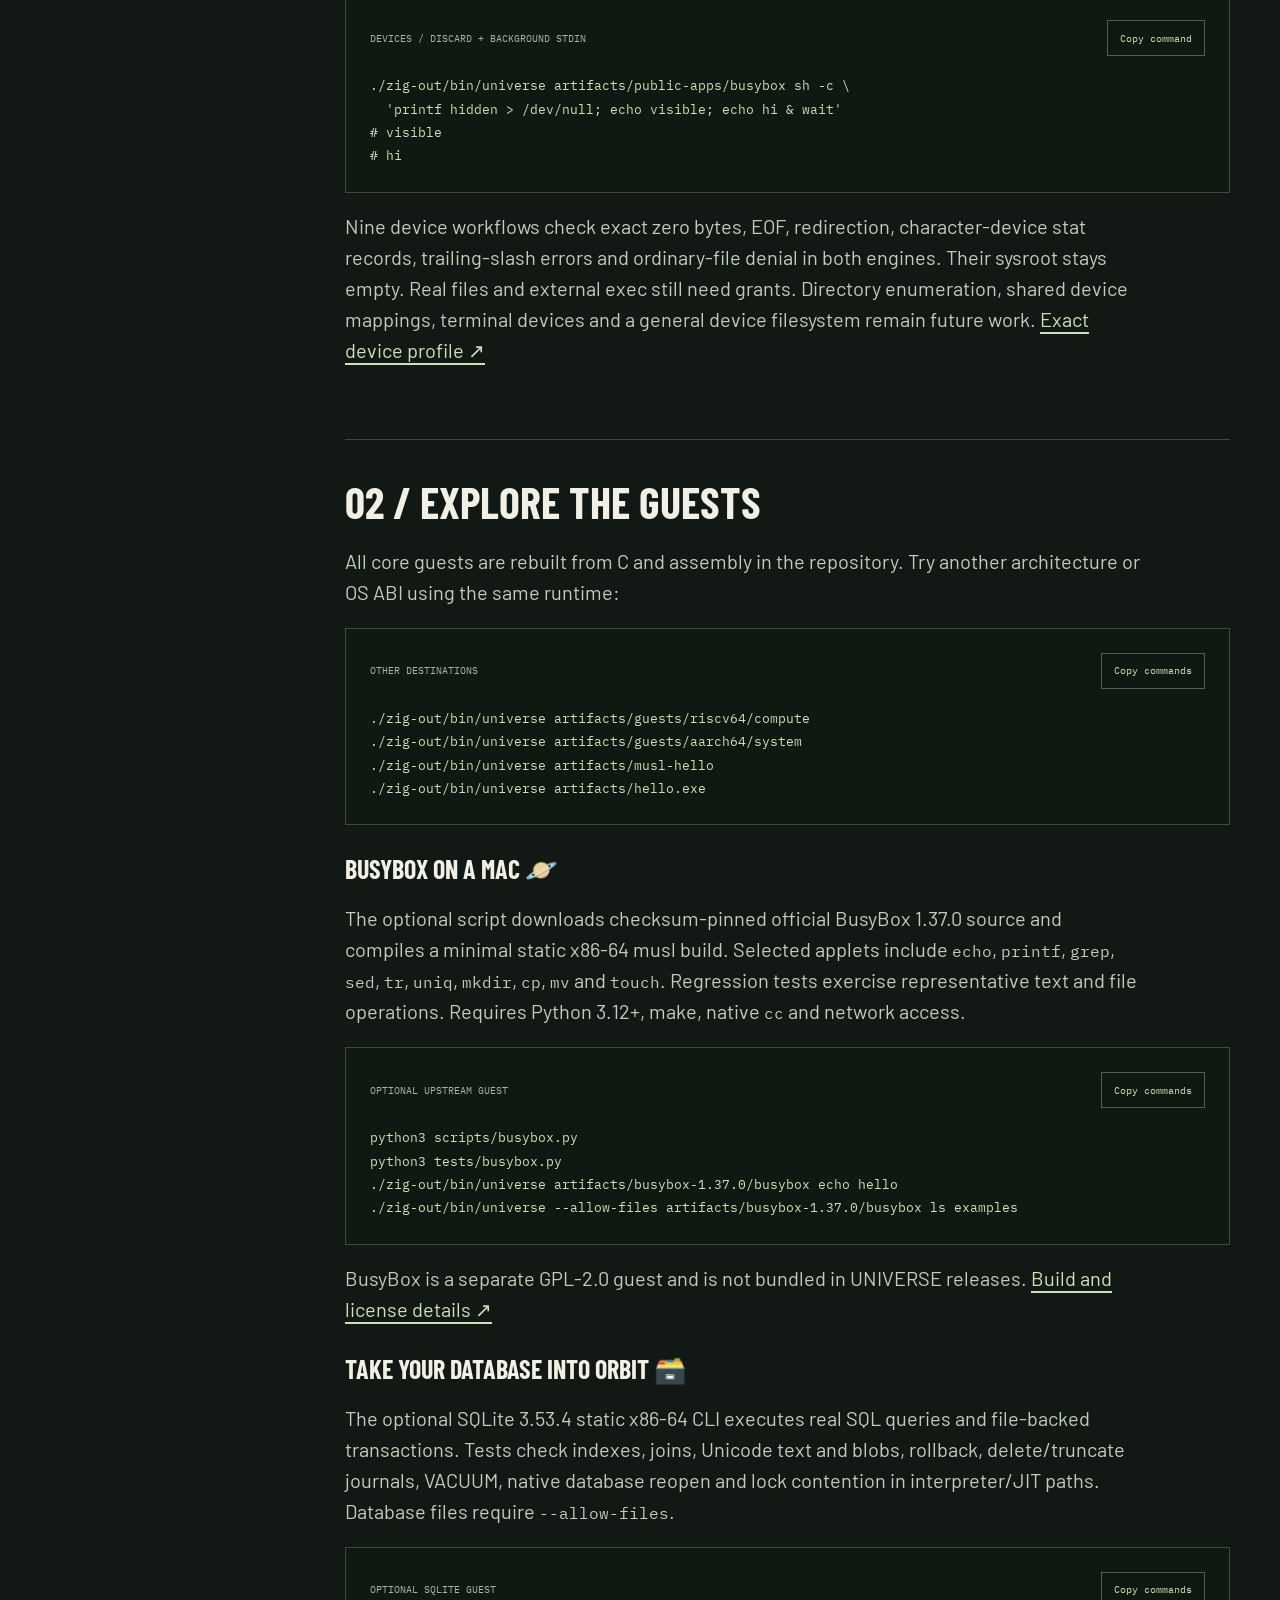
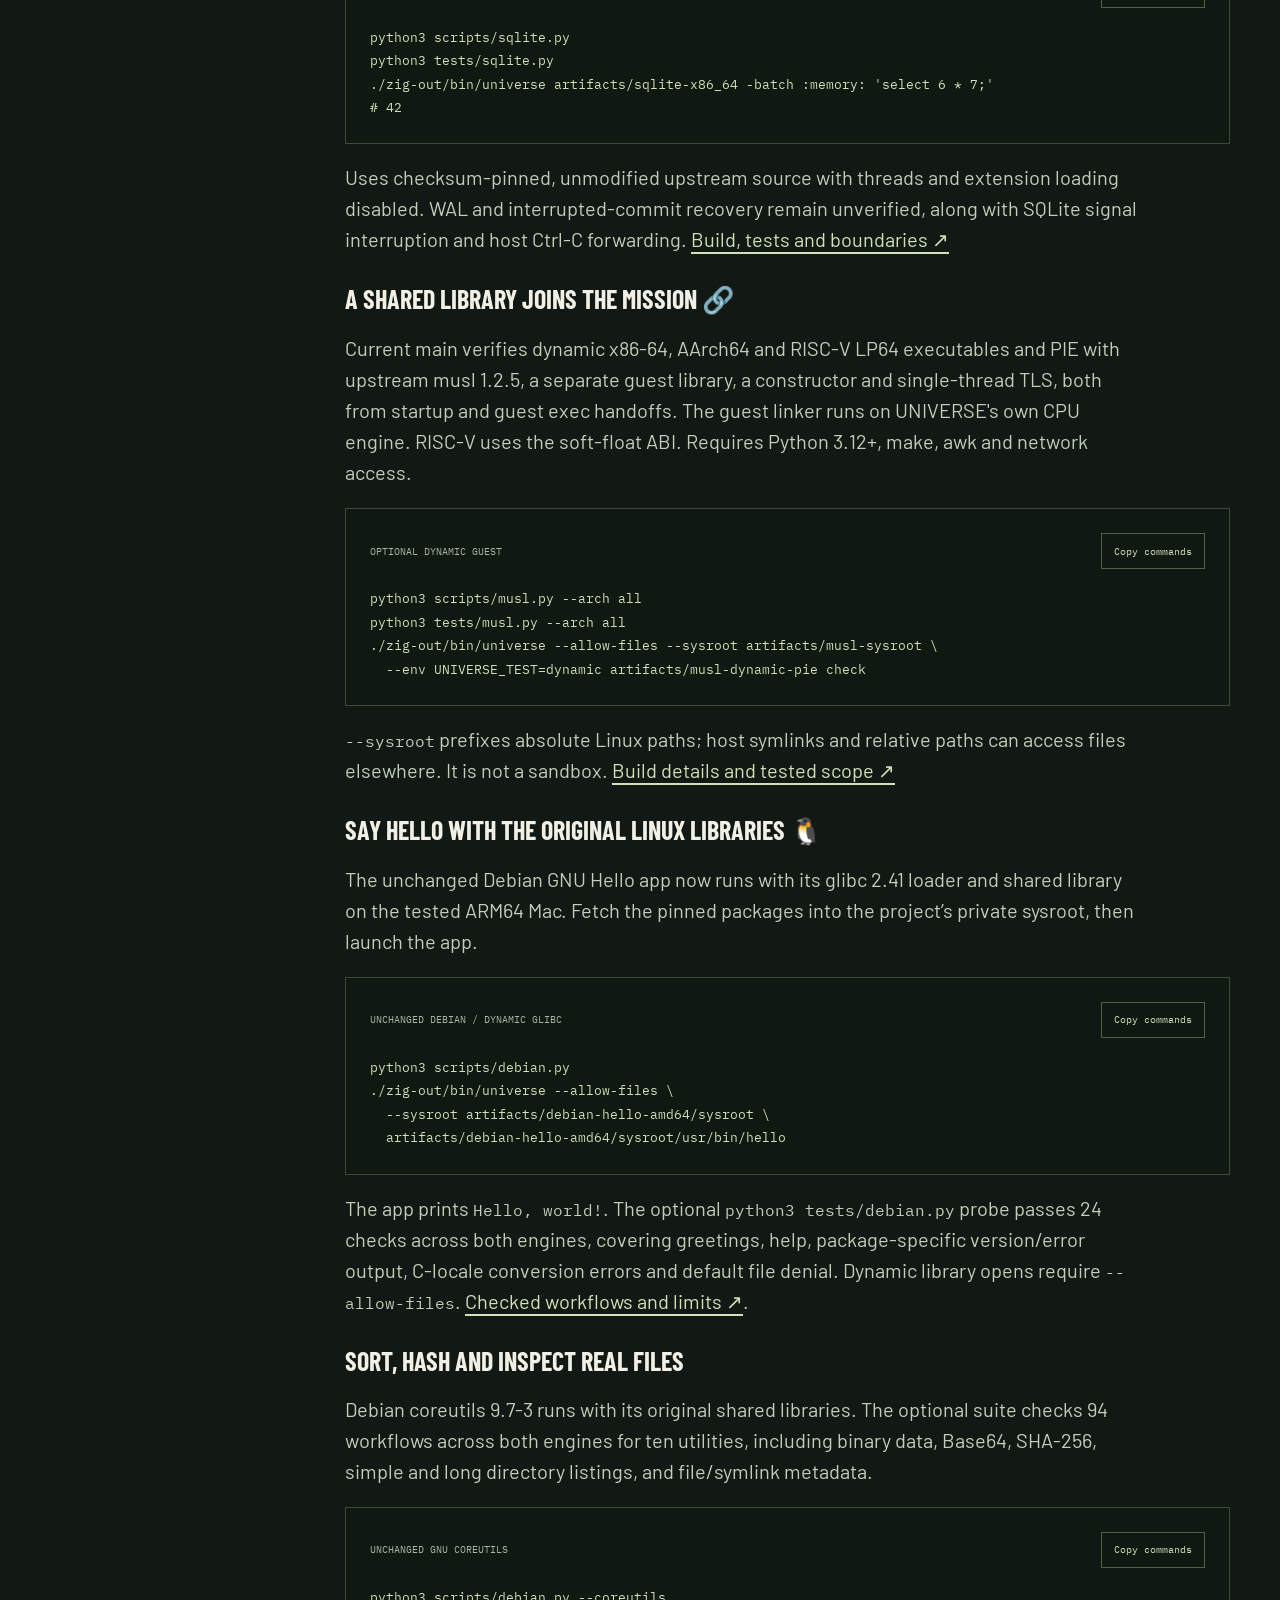
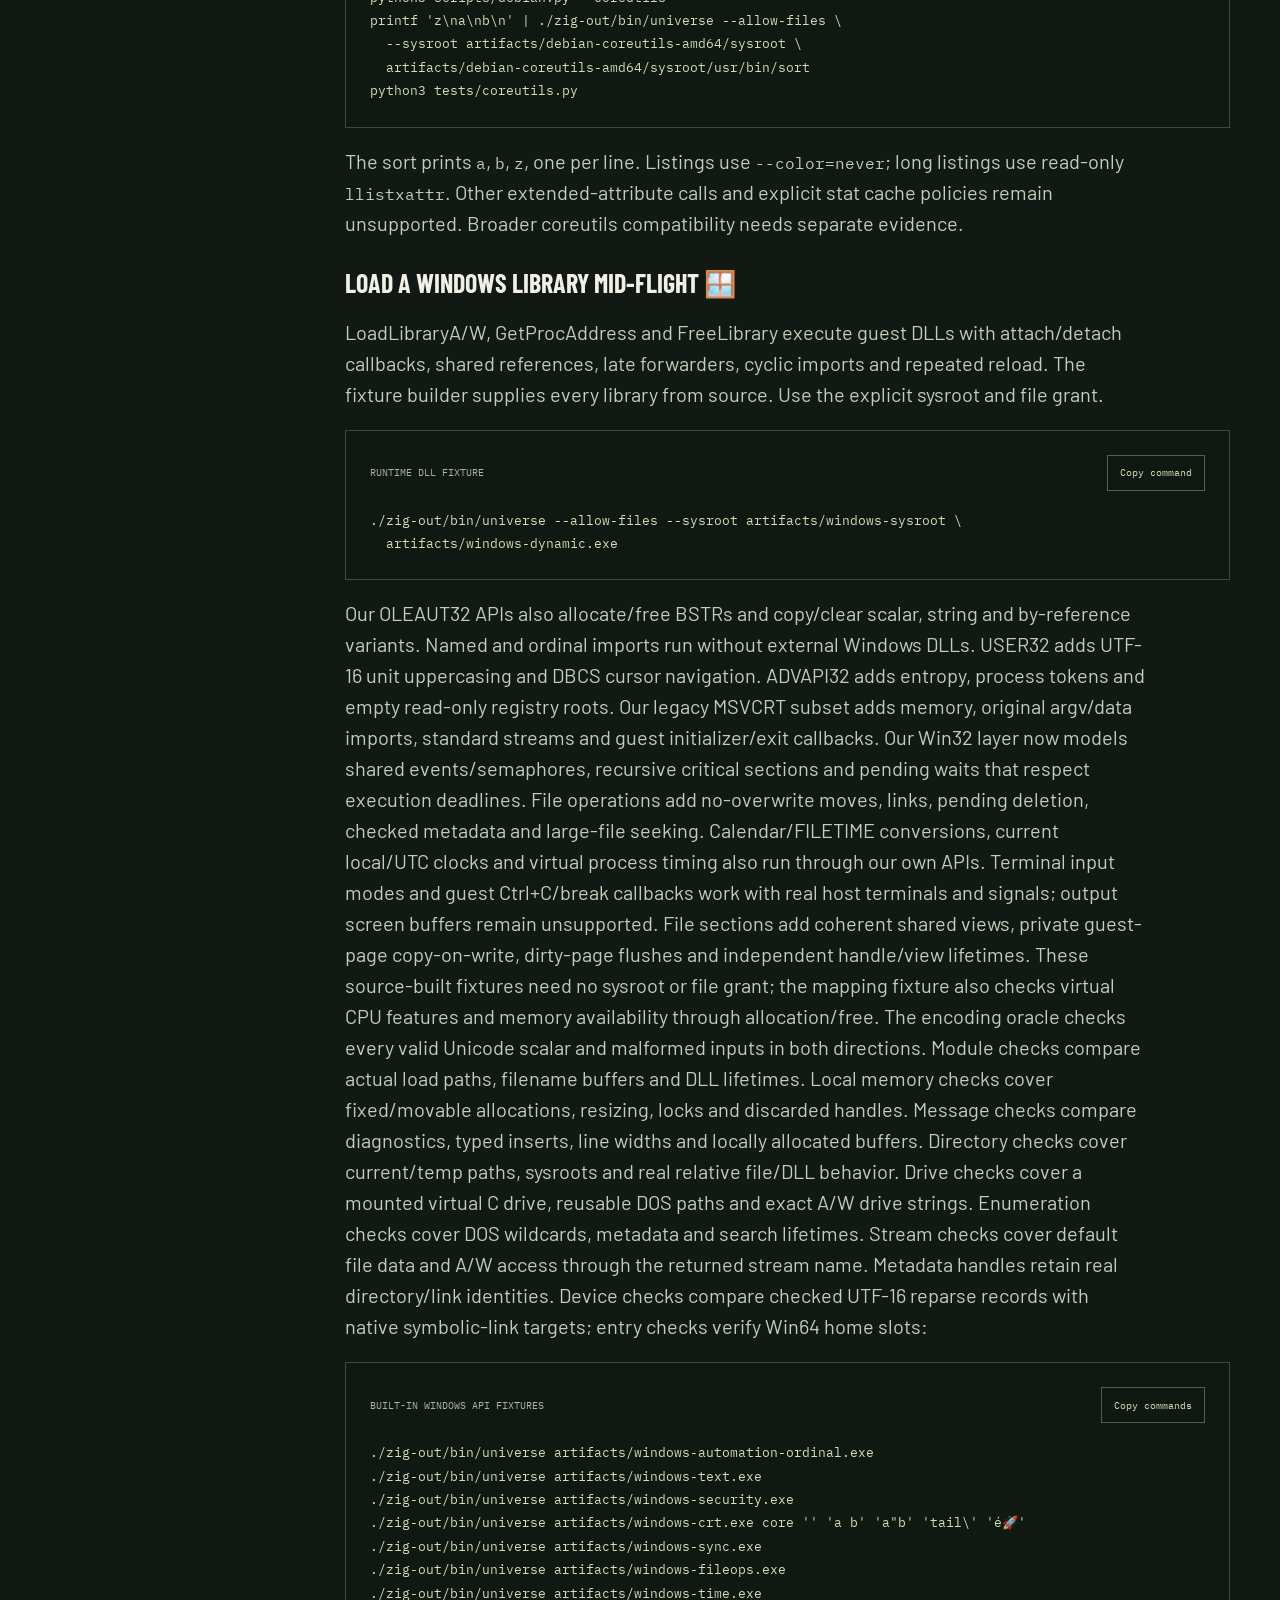
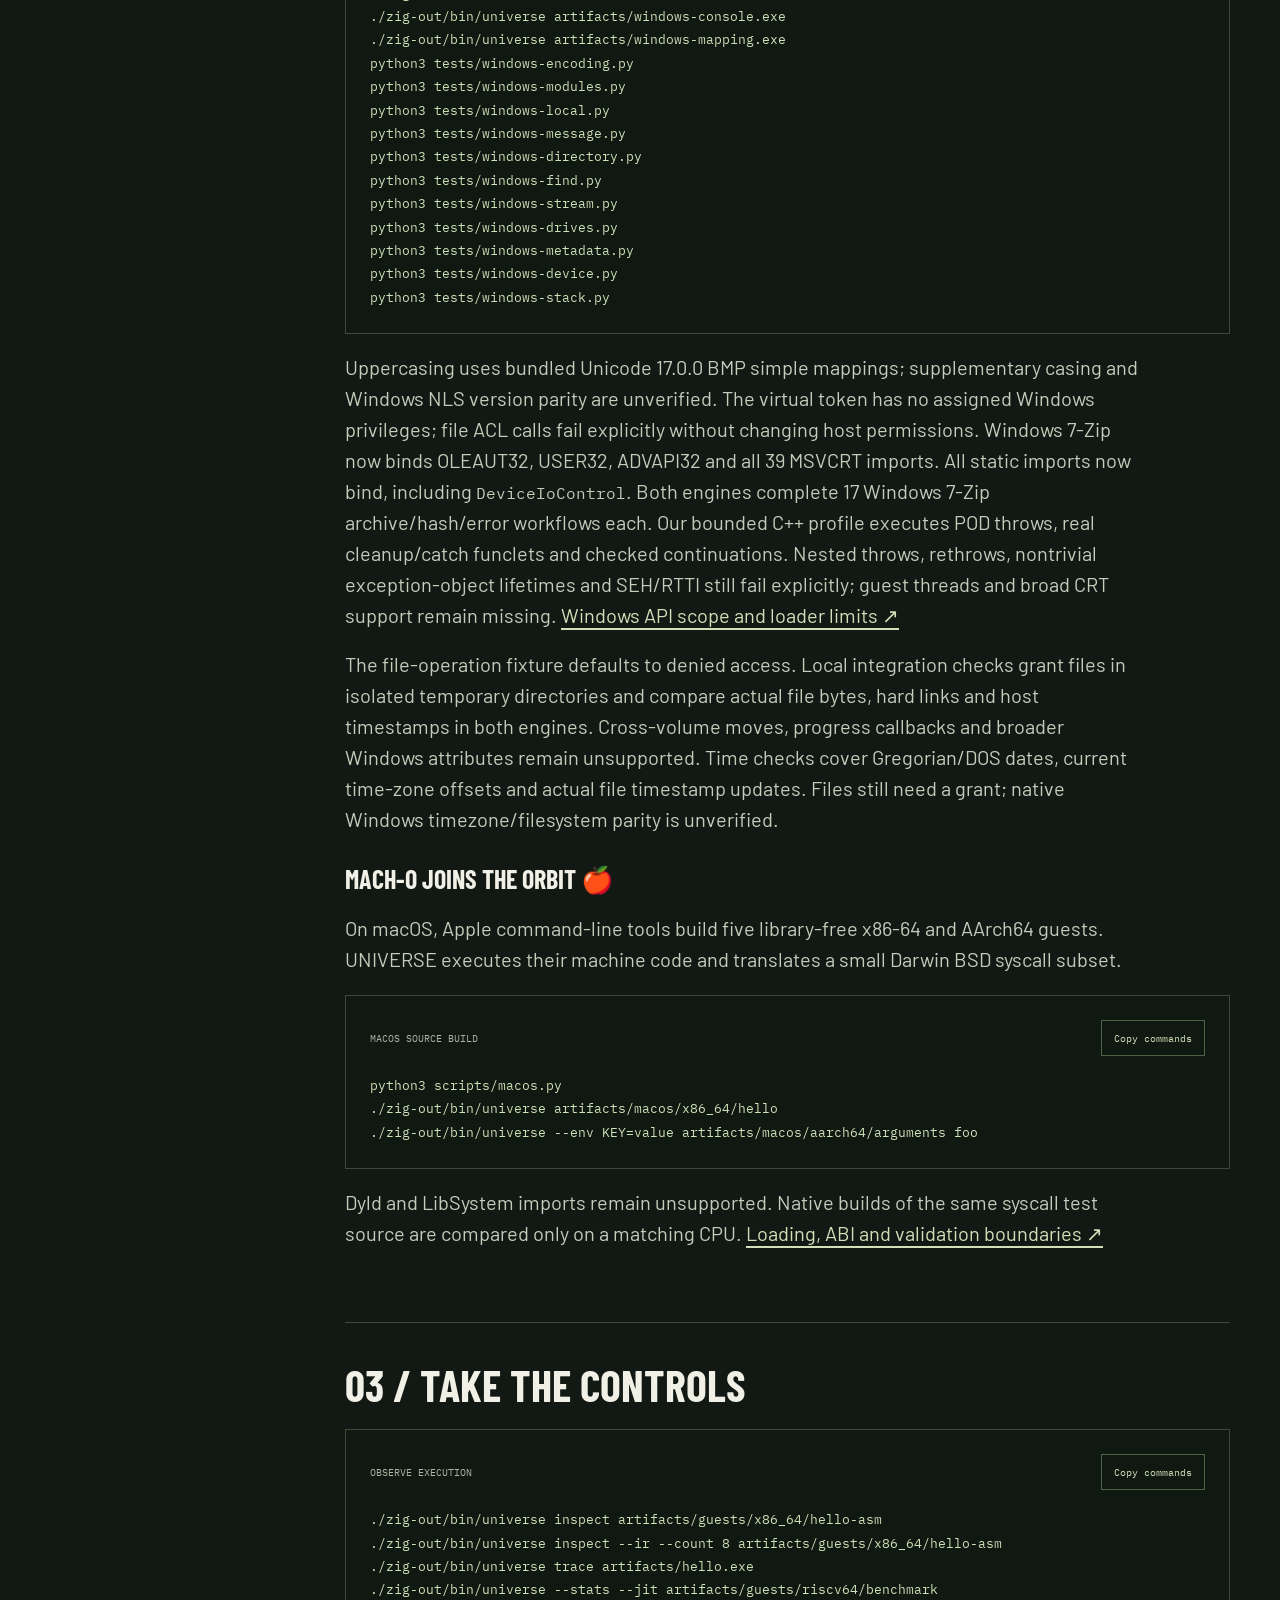
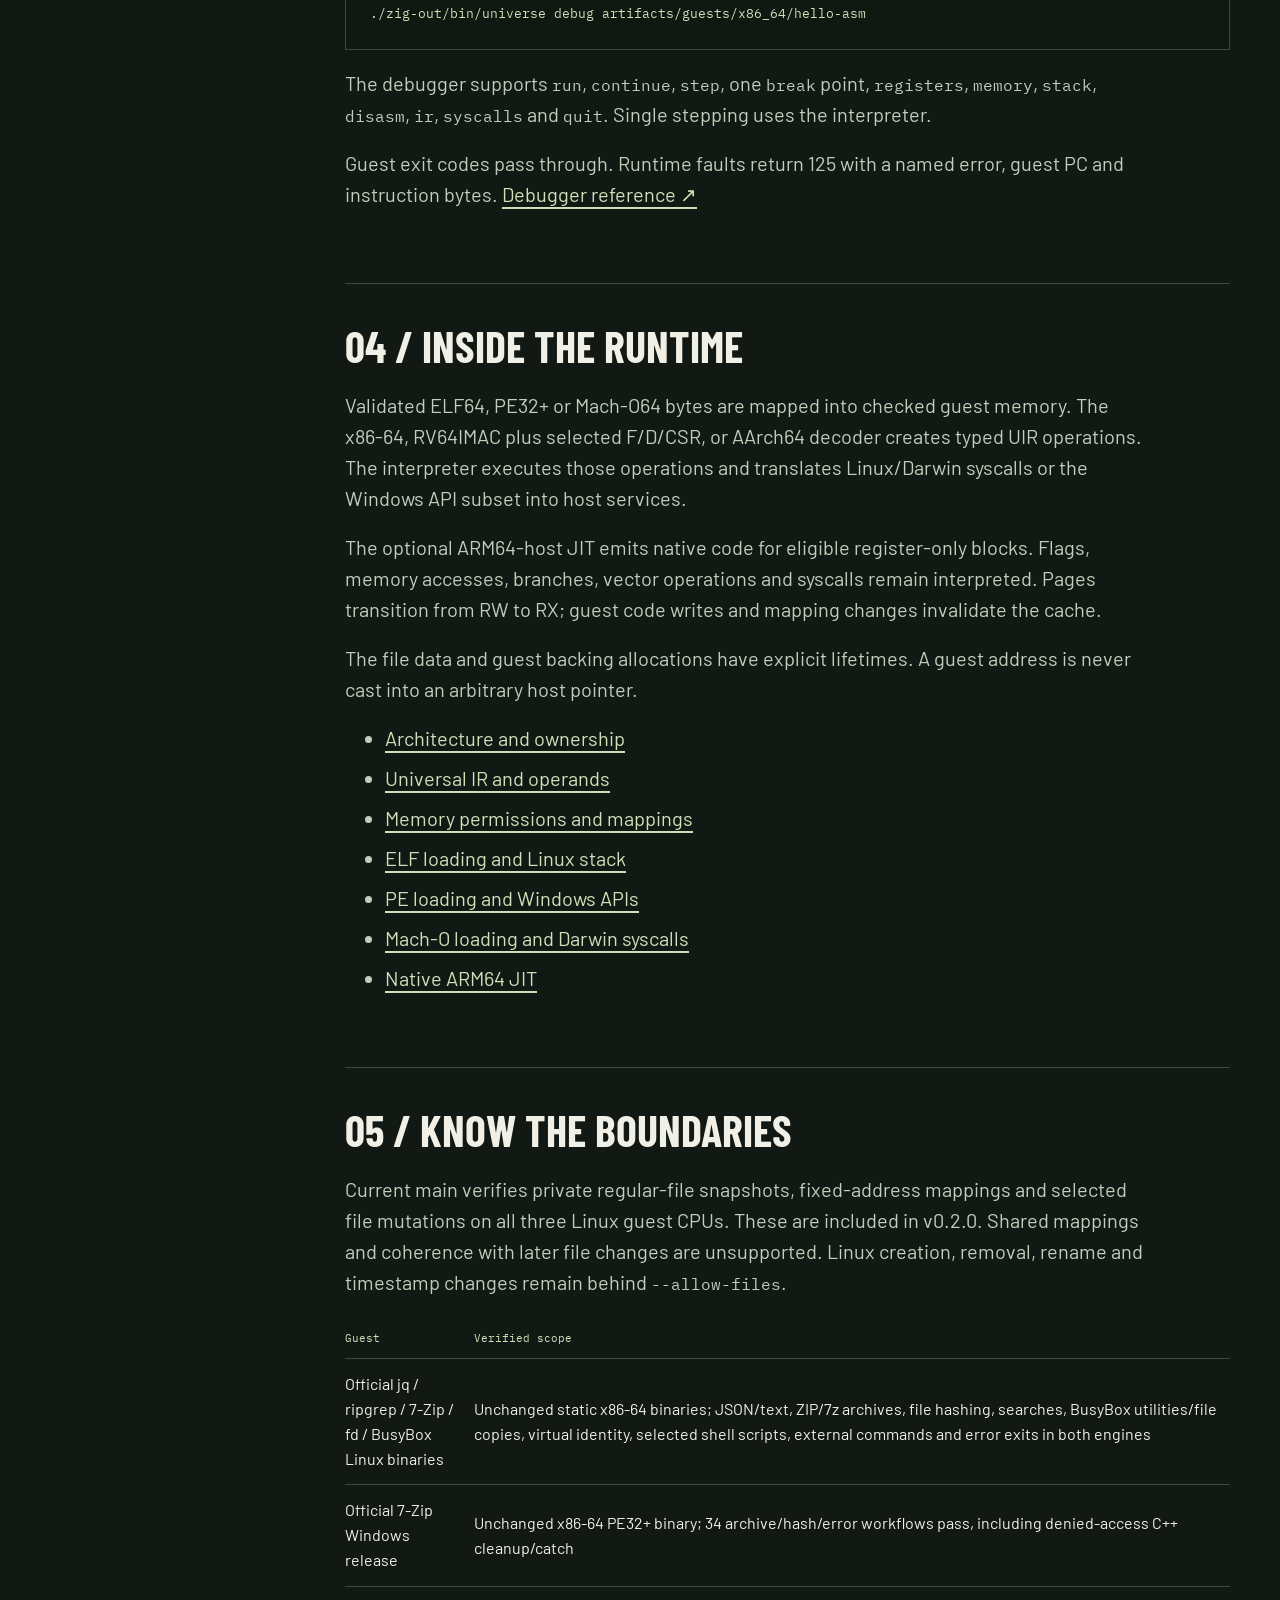
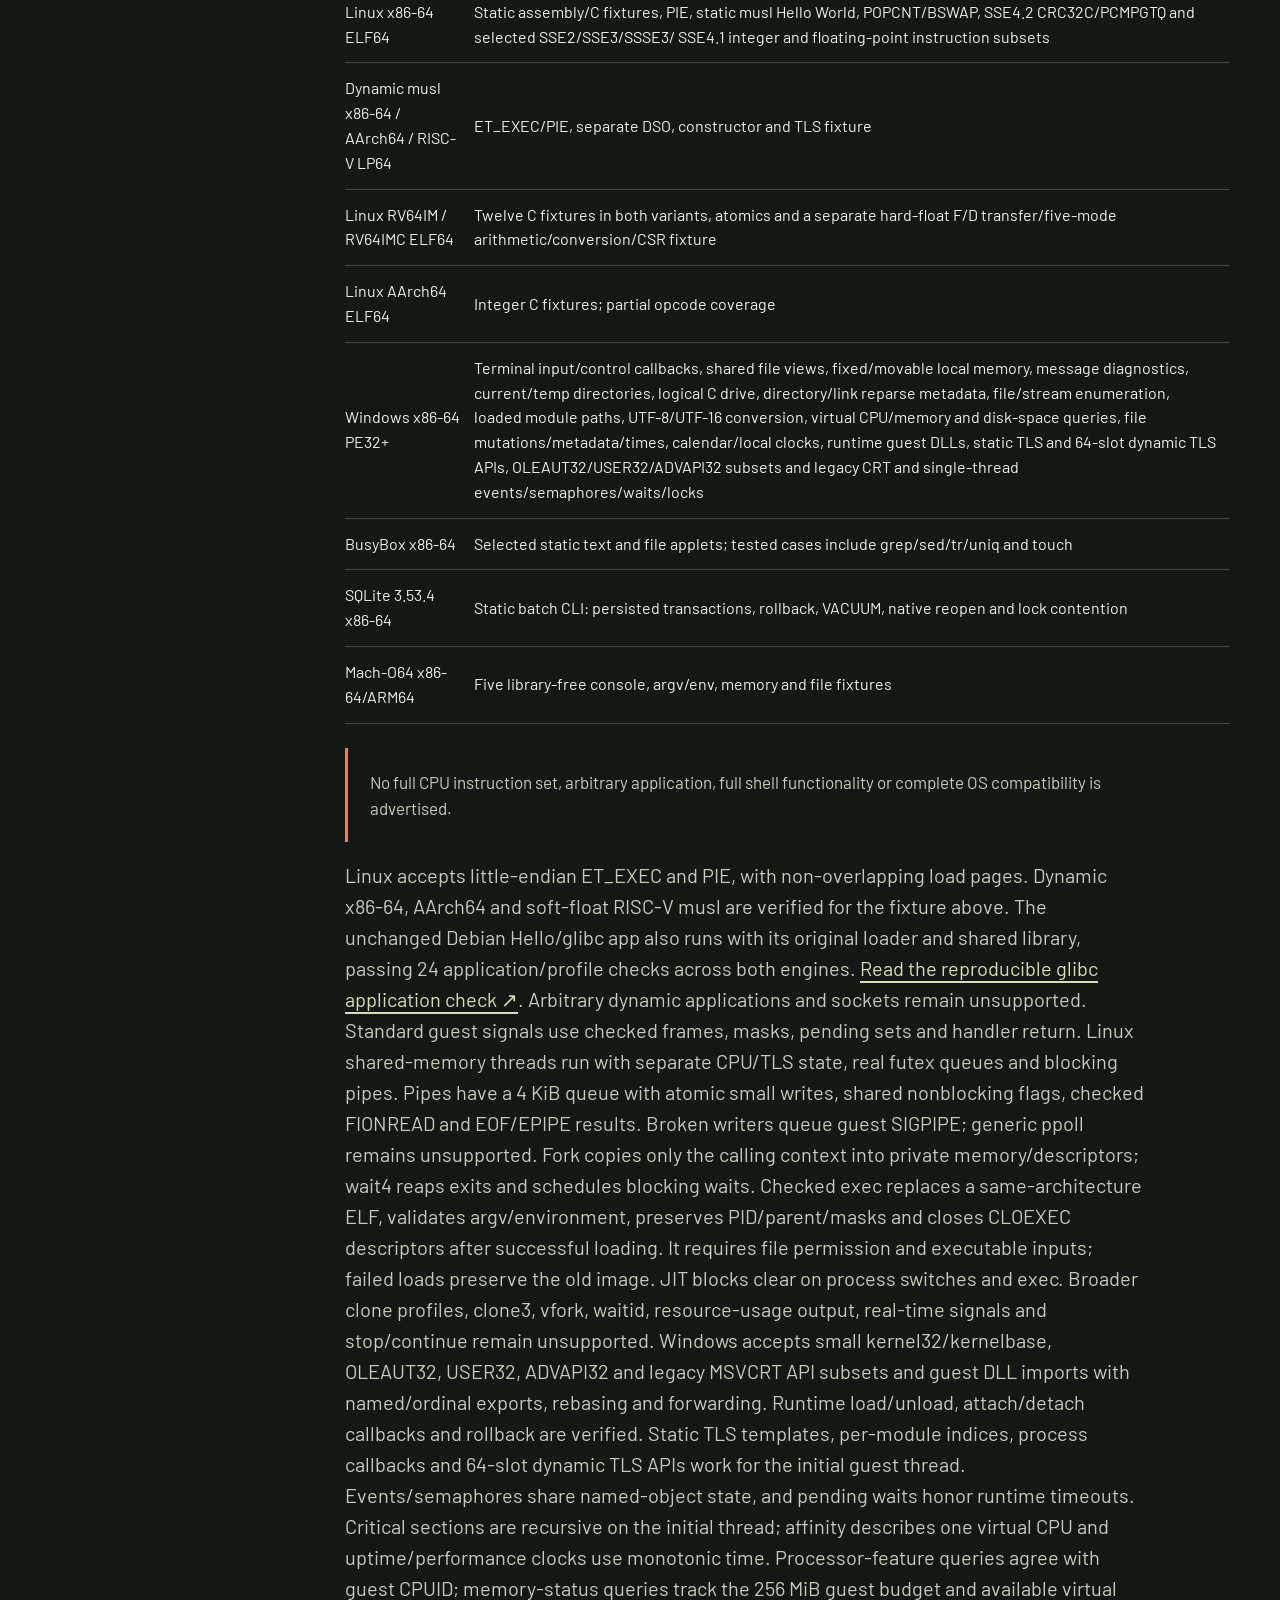
==== commit 0937ac6b: "Map practical compatibility milestones toward 95%" ====
--- a/site/docs.html
+++ b/site/docs.html
@@ -134,7 +134,7 @@
             <p>Expected outputs: <code>42</code>, then <code>1:alpha</code> and
               <code>3:gamma</code>, then <code>Everything is Ok</code> from 7-Zip.
               BusyBox prints <code>hello:0042</code>.
-              The optional suite checks 332 output/status/data workflows
+              The optional suite checks 334 output/status/data workflows
               across interpreter and JIT on ARM64 macOS: decimal JSON filters, Unicode/sorting,
               predicates, parse errors, regex search/counts, two-thread directory searches/file listings, ZIP/7z creation/extraction,
               hashing, threaded 7z round trips, recursive ZIP folders, preserved timestamps and denied access.
@@ -142,11 +142,11 @@
               fd adds 19 cases per engine for exact NUL-delimited file/directory/symlink inventories,
               Unicode names, hidden/ignore rules, extension/glob/depth/exclusion filters,
               physical absolute paths, two-thread traversal and error exits.
-              BusyBox adds 112 cases per engine: 30 utility/file cases for dispatch/help, formatting, sequences, hashes,
+              BusyBox adds 113 cases per engine: 30 utility/file cases for dispatch/help, formatting, sequences, hashes,
               Base64 binary round trips, text filters, exit statuses, Unicode file reads,
               exact copies/renames/removals, directories and denied access;
               11 virtual-identity cases, 57 noninteractive shell cases and fourteen device/mount/system-info cases, including external guest commands,
-              <code>mount</code>, three <code>df</code> modes and guest-memory <code>free</code>, signal traps, background output,
+              <code>mount</code>, three <code>df</code> modes, guest-memory <code>free</code> and guest-backed <code>ps</code> without file grants, signal traps, background output,
               wait statuses and child reaping.</p>
             <p>The BusyBox binary comes from its official 1.35.0 download directory;
               its SHA-256 pin records the downloaded bytes, rather than a separately published upstream checksum.
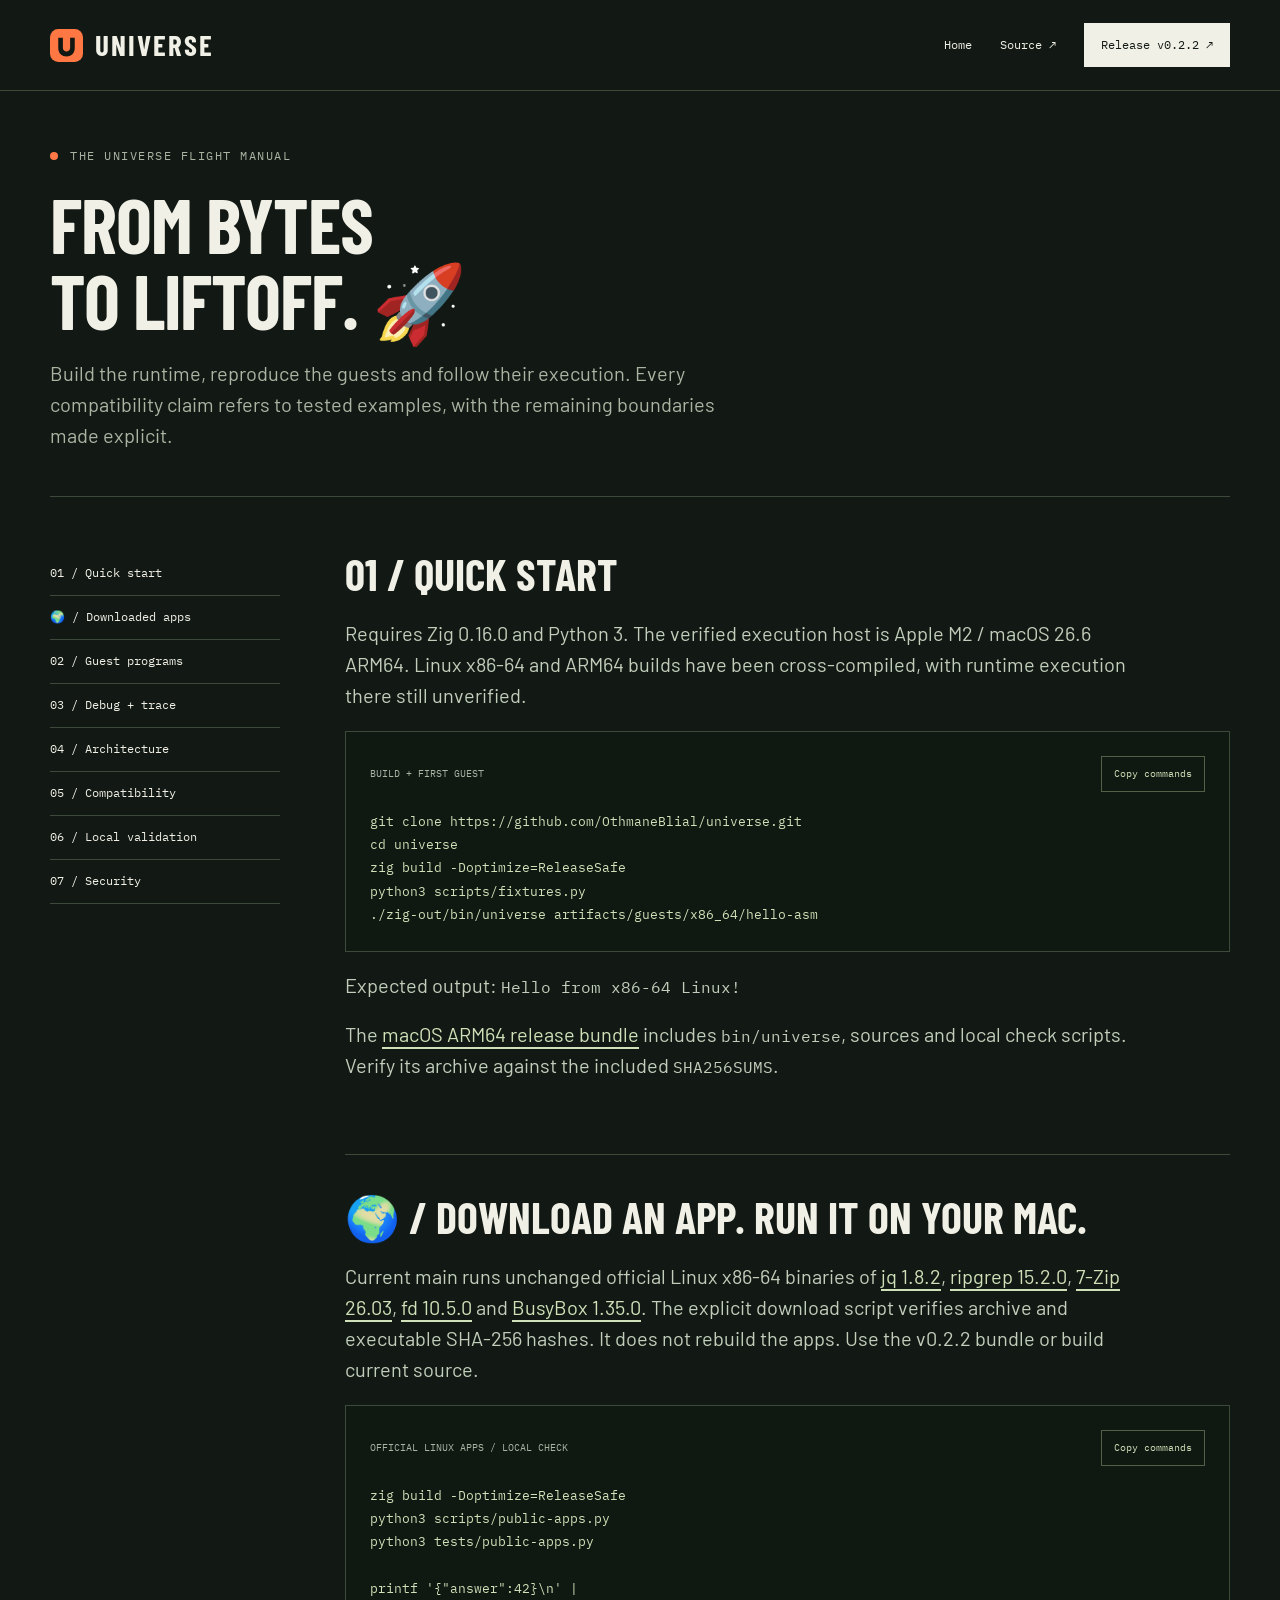
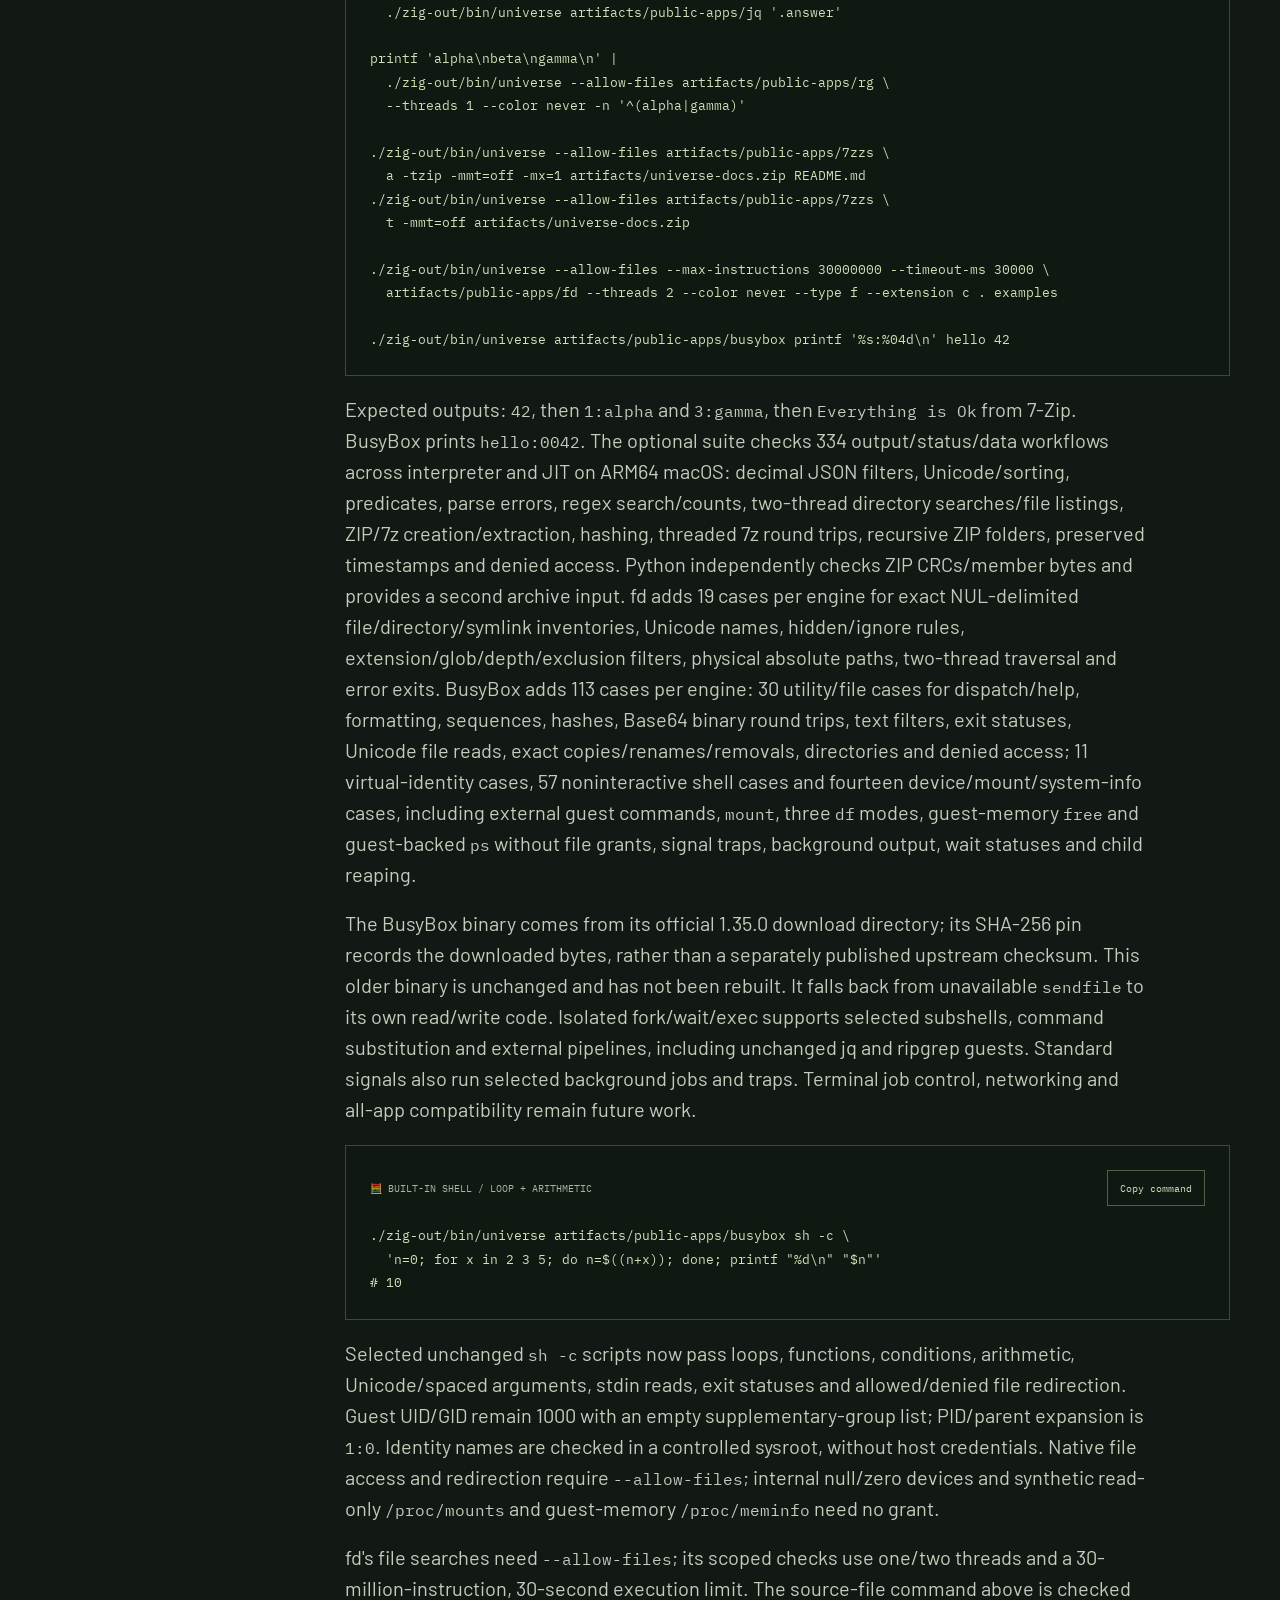
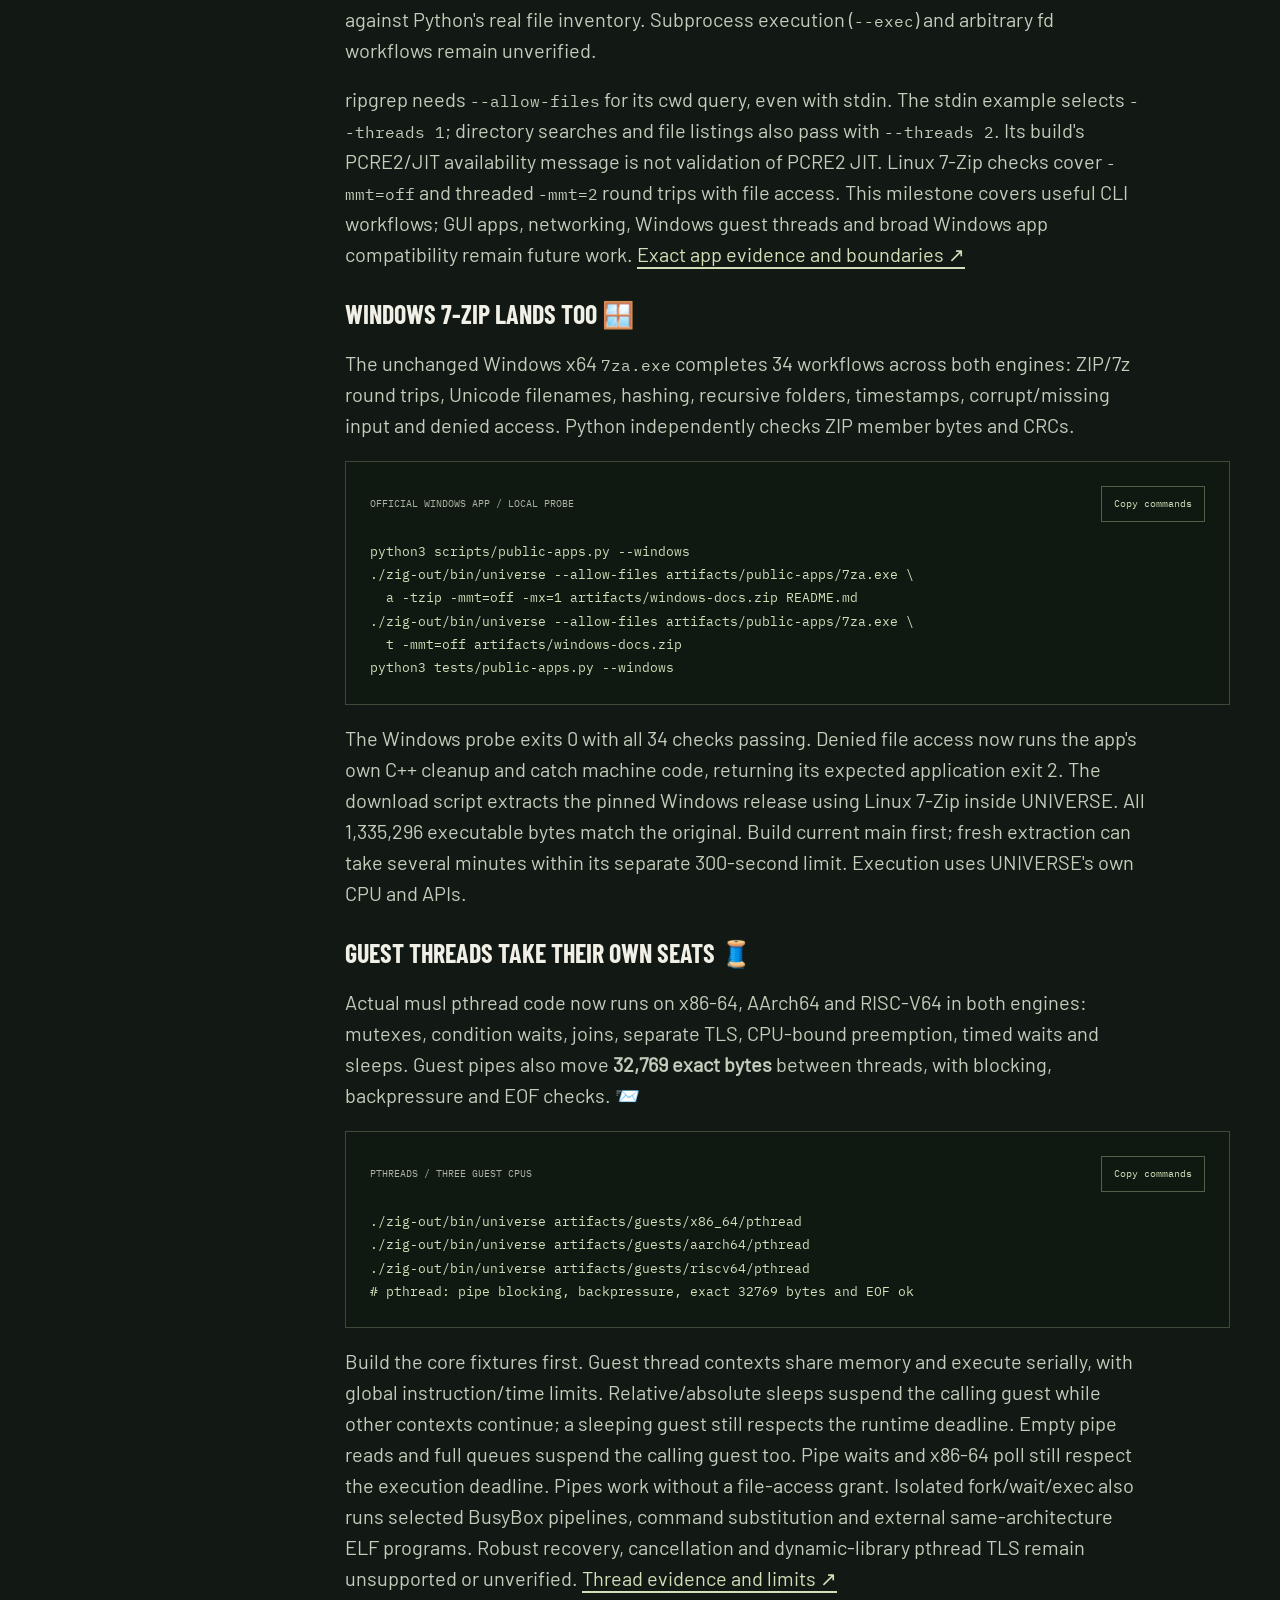
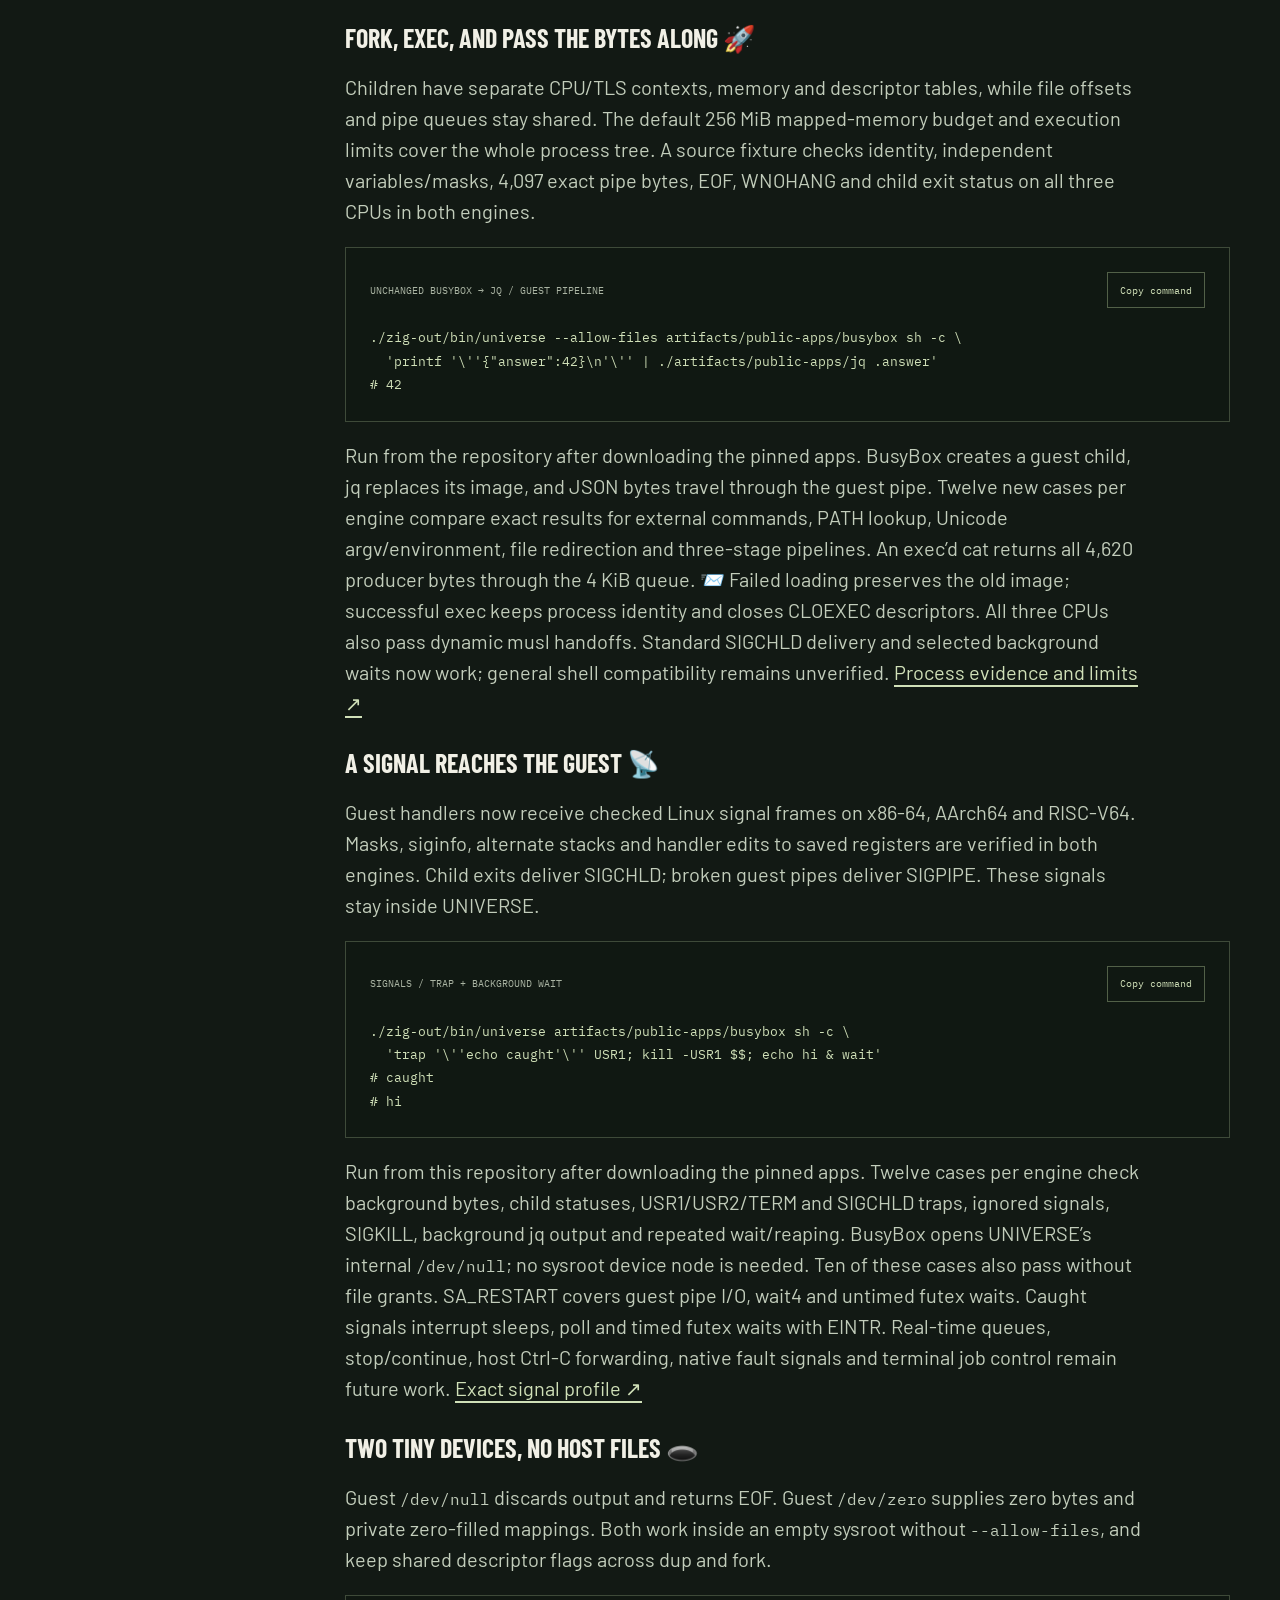
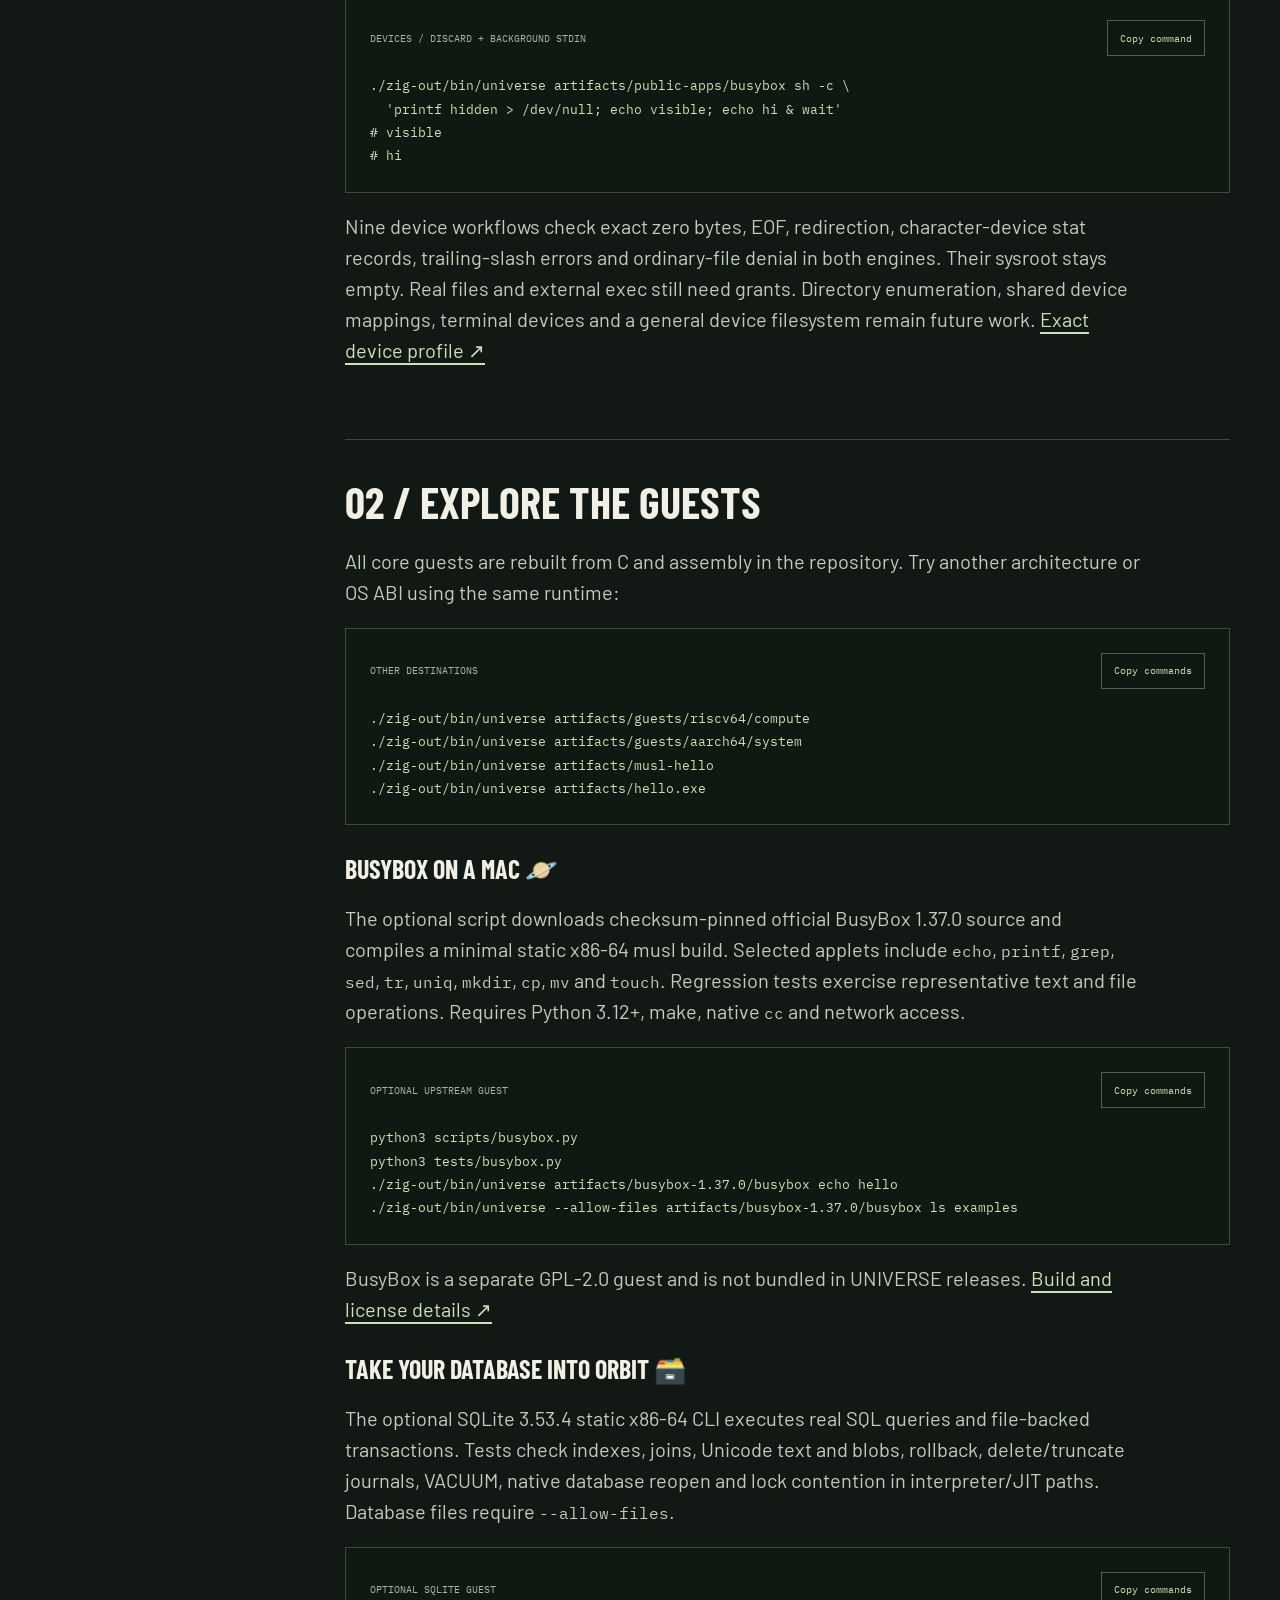
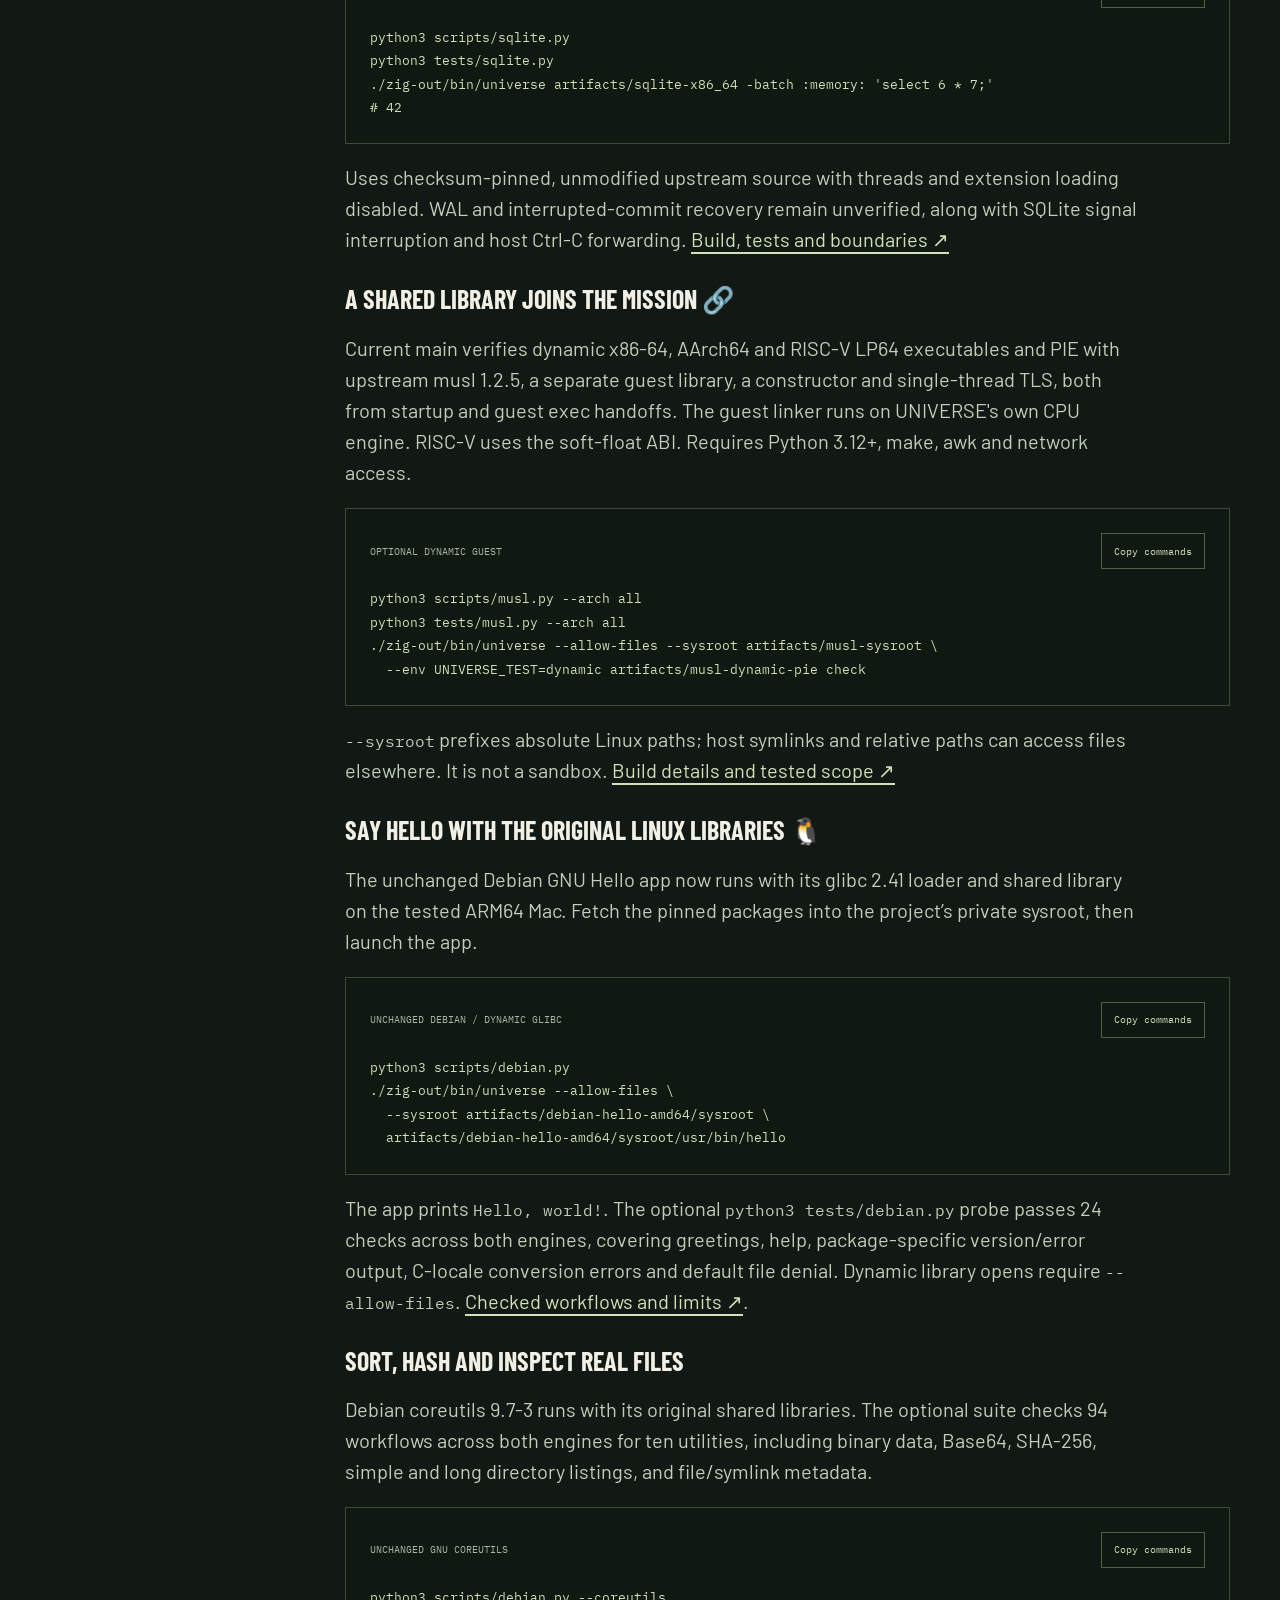
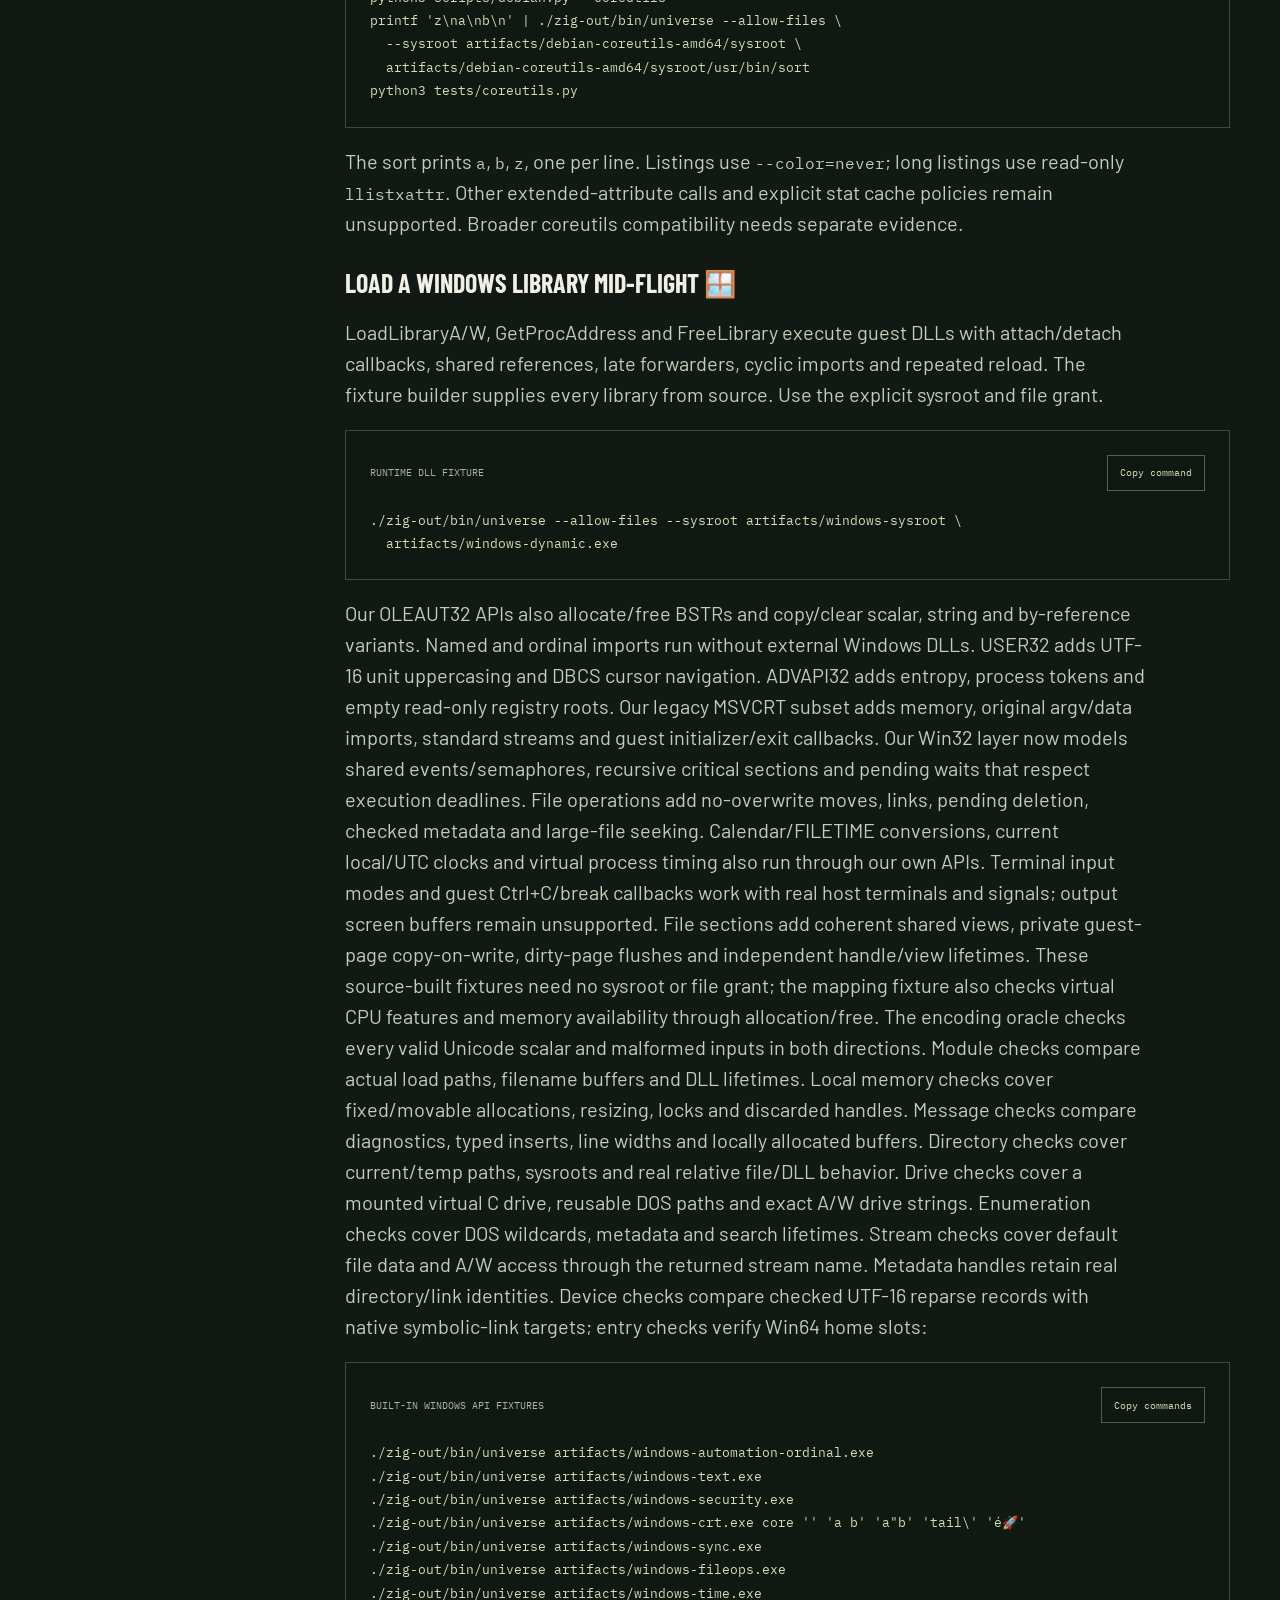
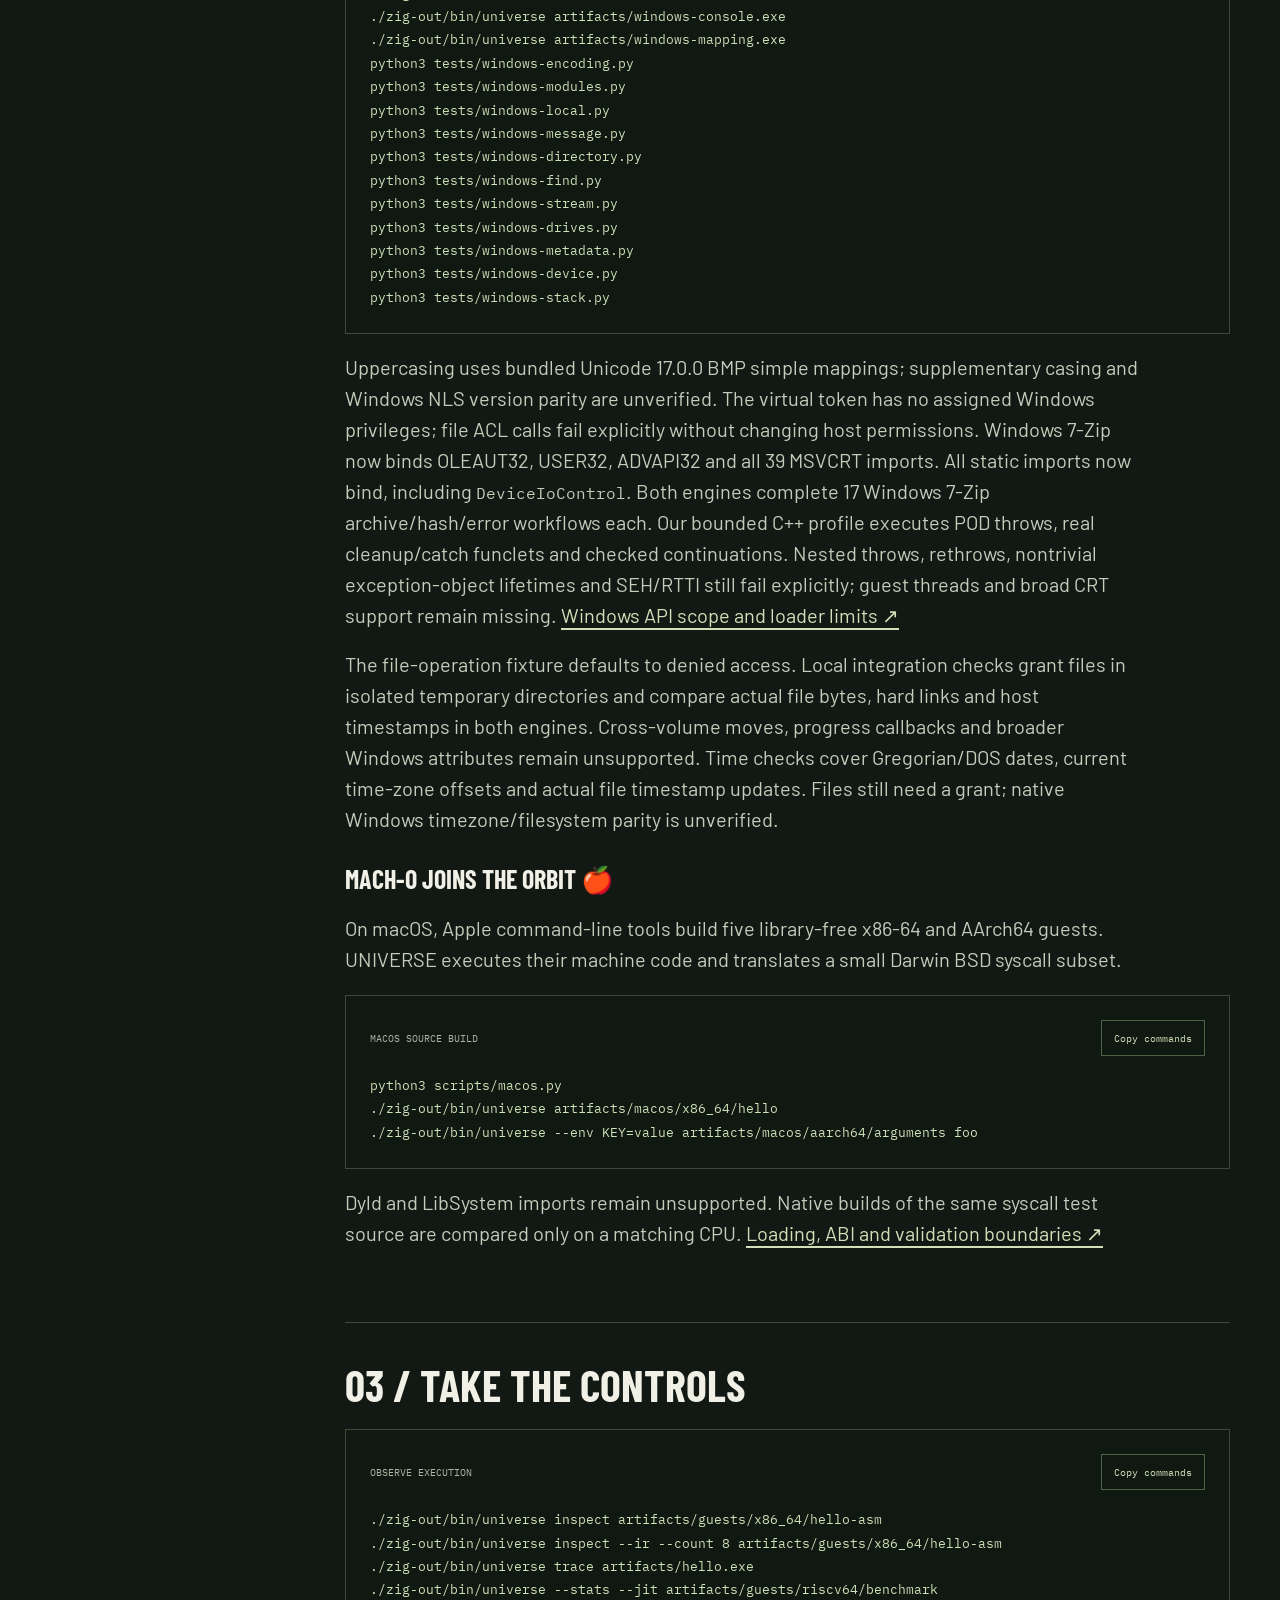
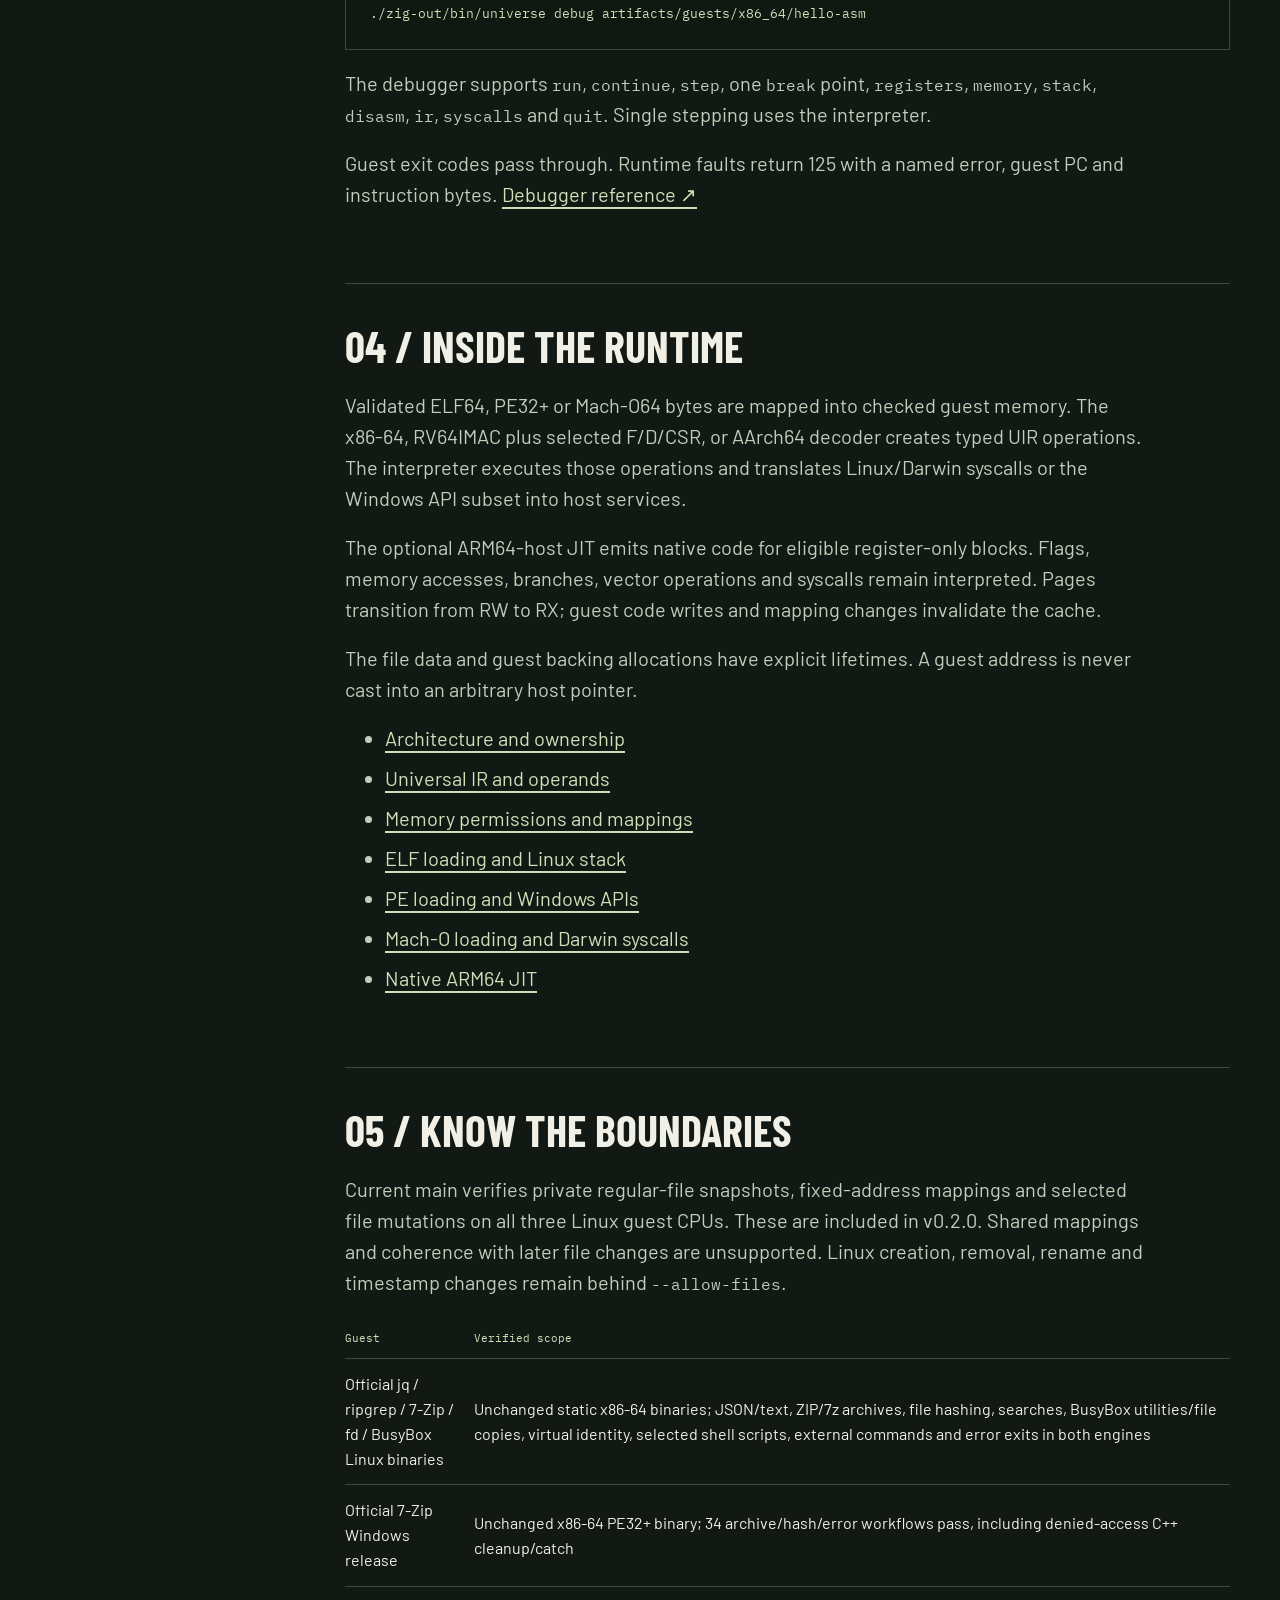
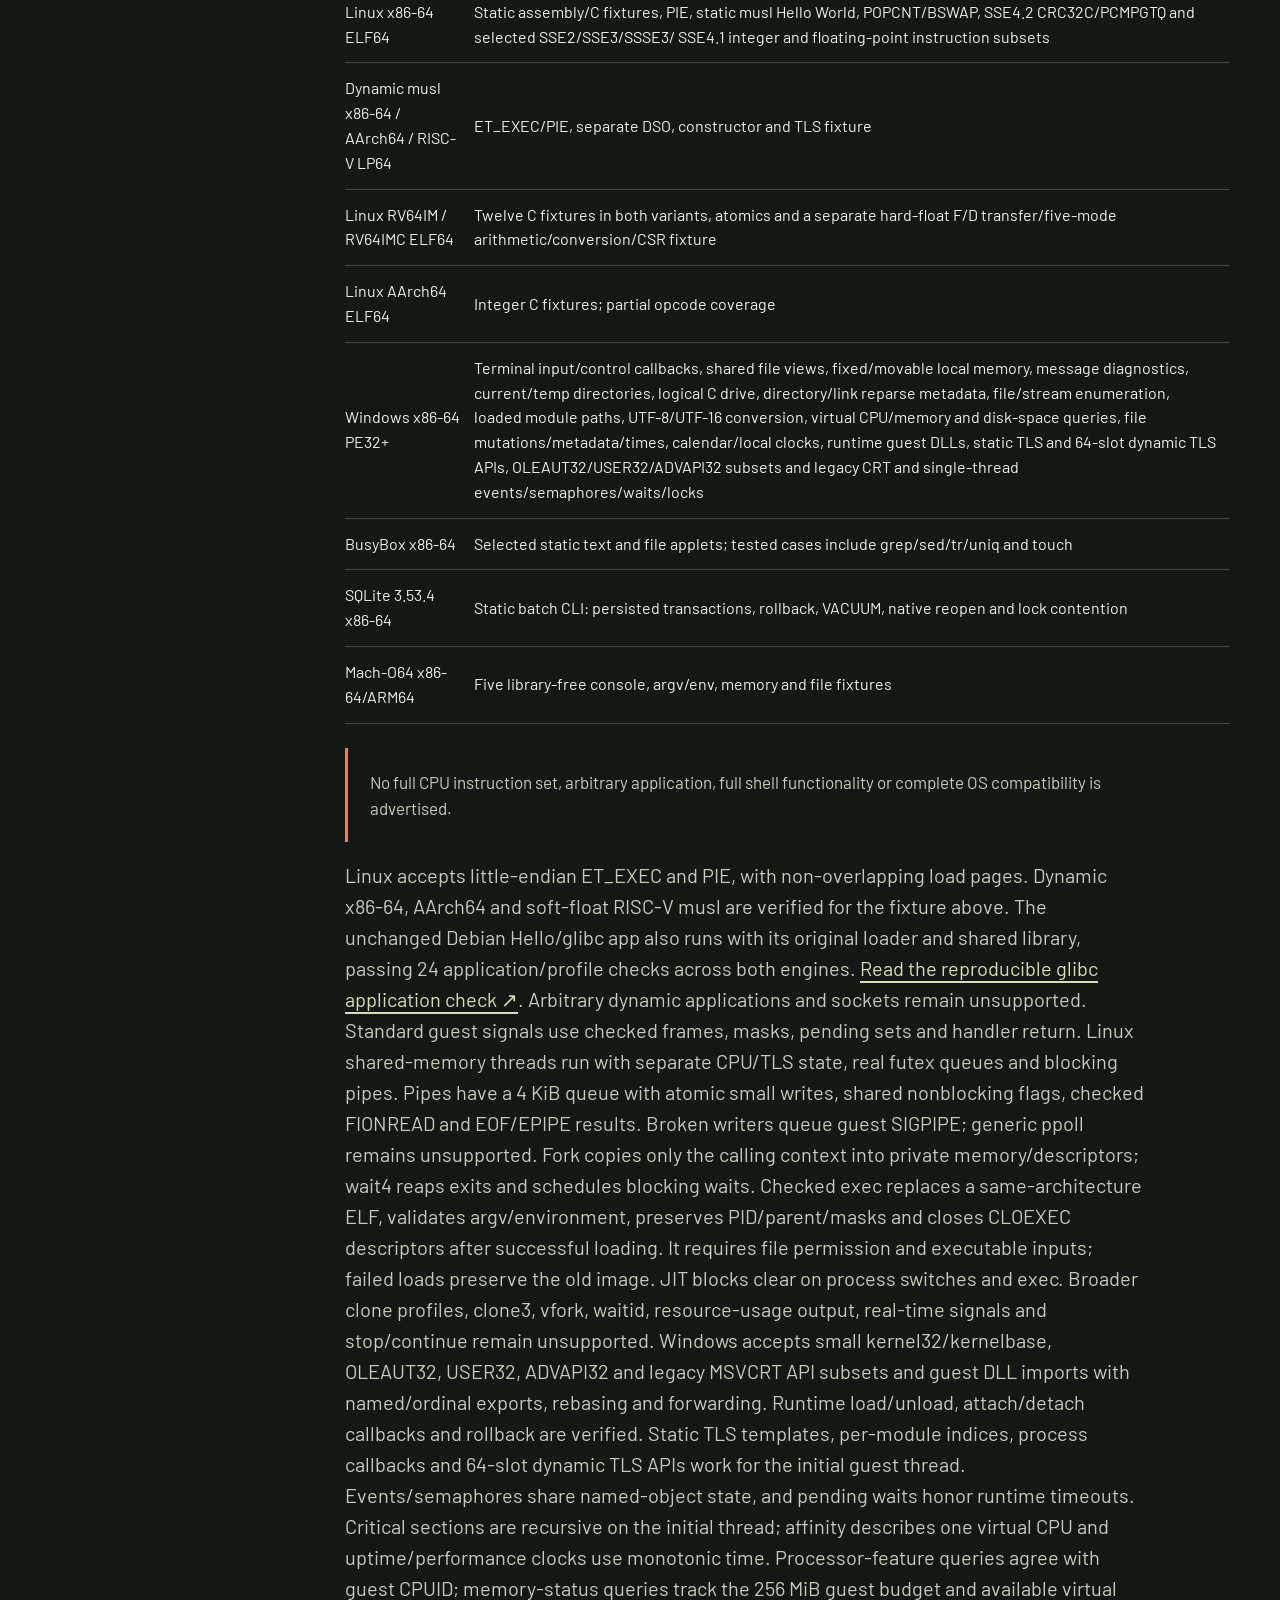
==== commit 1b93f22d: "feat: run Python subprocess pipelines through chroot-style sysroot paths - Absolute guest paths unde" ====
--- a/site/docs.html
+++ b/site/docs.html
@@ -35,8 +35,8 @@
             >Source ↗</a
           ><a
             class="nav-cta"
-            href="https://github.com/OthmaneBlial/universe/releases/tag/v0.2.1"
-            >Release v0.2.1 ↗</a
+            href="https://github.com/OthmaneBlial/universe/releases/tag/v0.2.2"
+            >Release v0.2.2 ↗</a
           >
         </div>
       </nav>
@@ -90,7 +90,7 @@
             <p>
               The
               <a
-                href="https://github.com/OthmaneBlial/universe/releases/tag/v0.2.1"
+                href="https://github.com/OthmaneBlial/universe/releases/tag/v0.2.2"
                 >macOS ARM64 release bundle</a
               >
               includes <code>bin/universe</code>, sources and local check
@@ -107,7 +107,7 @@
               <a href="https://github.com/sharkdp/fd/releases/tag/v10.5.0">fd 10.5.0</a>
               and <a href="https://busybox.net/downloads/binaries/1.35.0-x86_64-linux-musl/">BusyBox 1.35.0</a>.
               The explicit download script verifies archive and executable SHA-256 hashes.
-              It does not rebuild the apps. Use the v0.2.1 bundle or build current source.</p>
+              It does not rebuild the apps. Use the v0.2.2 bundle or build current source.</p>
             <div class="code-block">
               <div class="code-label"><span>OFFICIAL LINUX APPS / LOCAL CHECK</span><button class="copy" data-copy="docs-apps">Copy commands</button></div>
               <pre id="docs-apps"><code>zig build -Doptimize=ReleaseSafe
@@ -1155,10 +1155,10 @@
               SQLite, dynamic musl and downloaded-app checks are separate. GitHub Actions remains disabled.
             </p>
             <p>
-              The v0.2.1 local check passes 222/222 Zig tests, the complete
+              The v0.2.2 local check passes 225/225 Zig tests, the complete
               source-guest and CPU/API oracle suite, 10,000 corpus mutations and
               30,000 random decoder cases. Separate unchanged-app suites pass
-              474/474 workflows across both engines. A clean source build also
+              486/486 workflows across both engines. A clean source build also
               passes. These are bounded deterministic checks, not a coverage-guided
               fuzz campaign.
             </p>
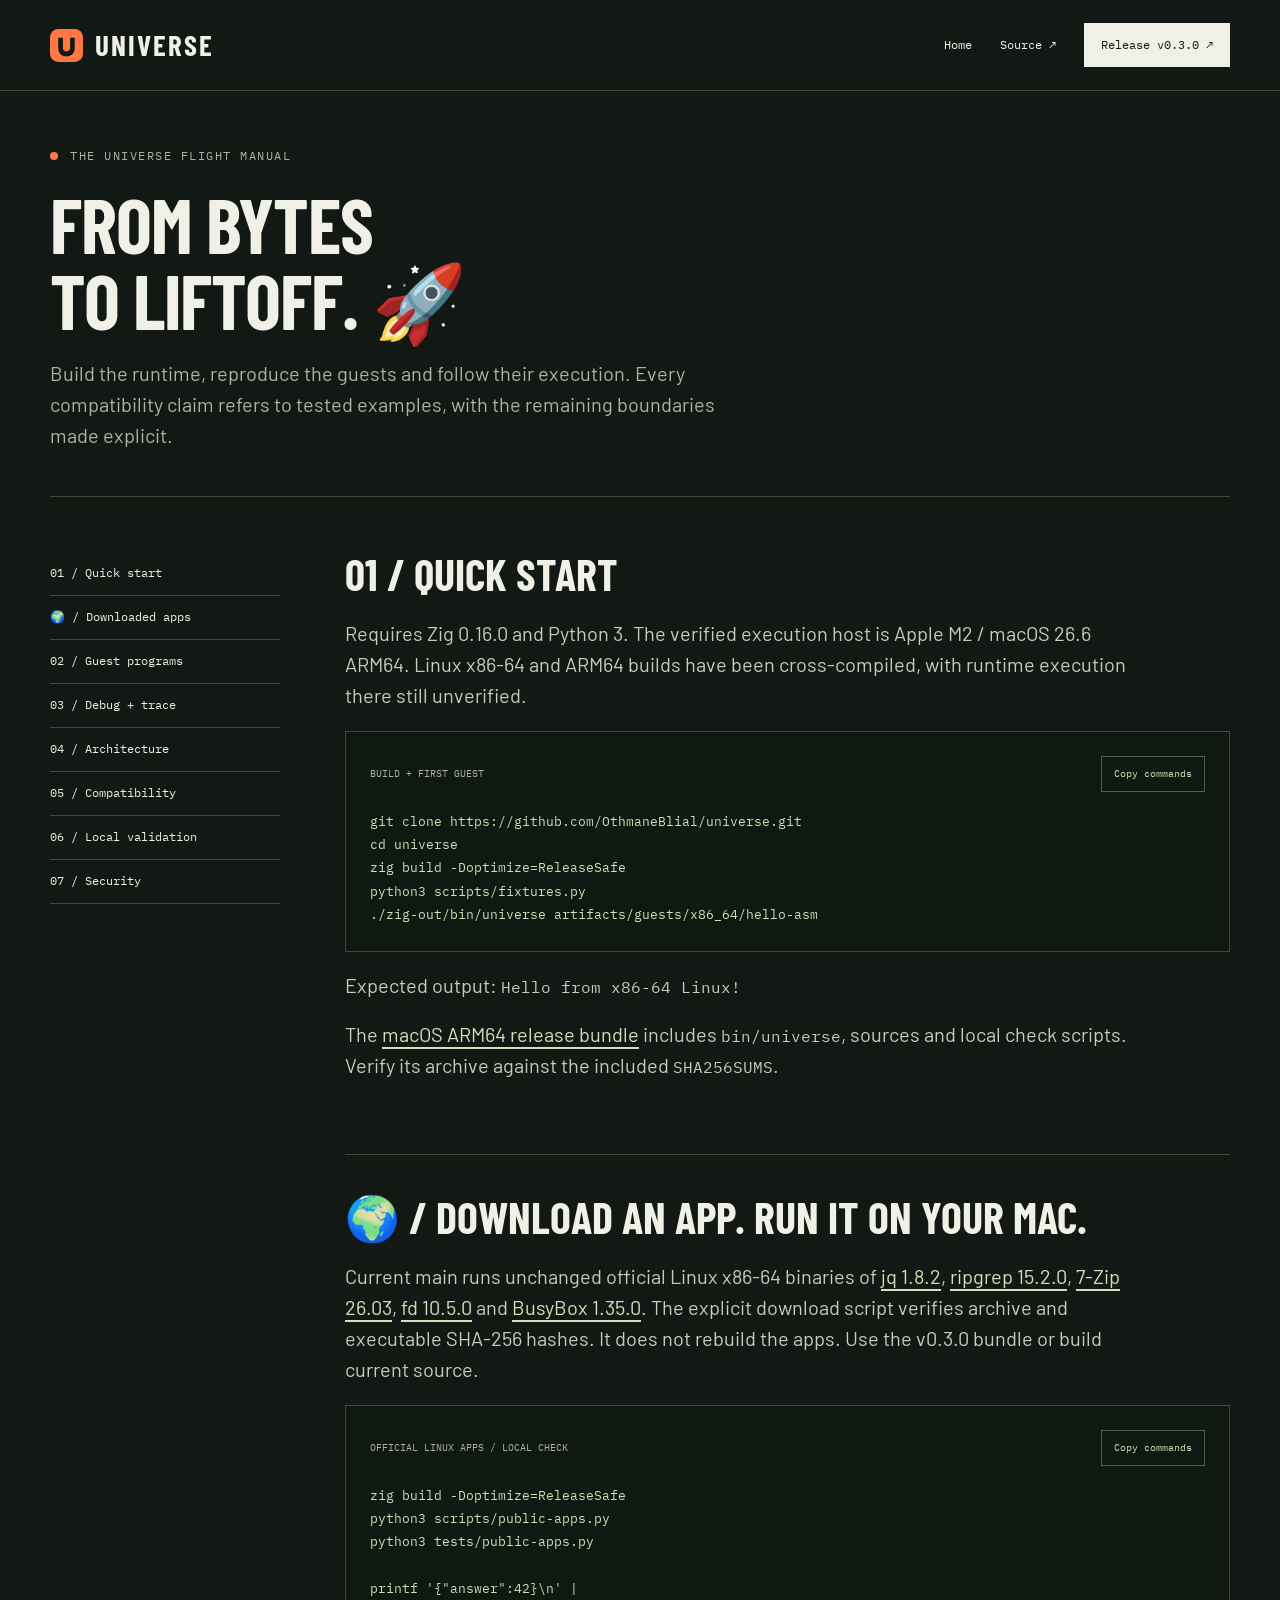
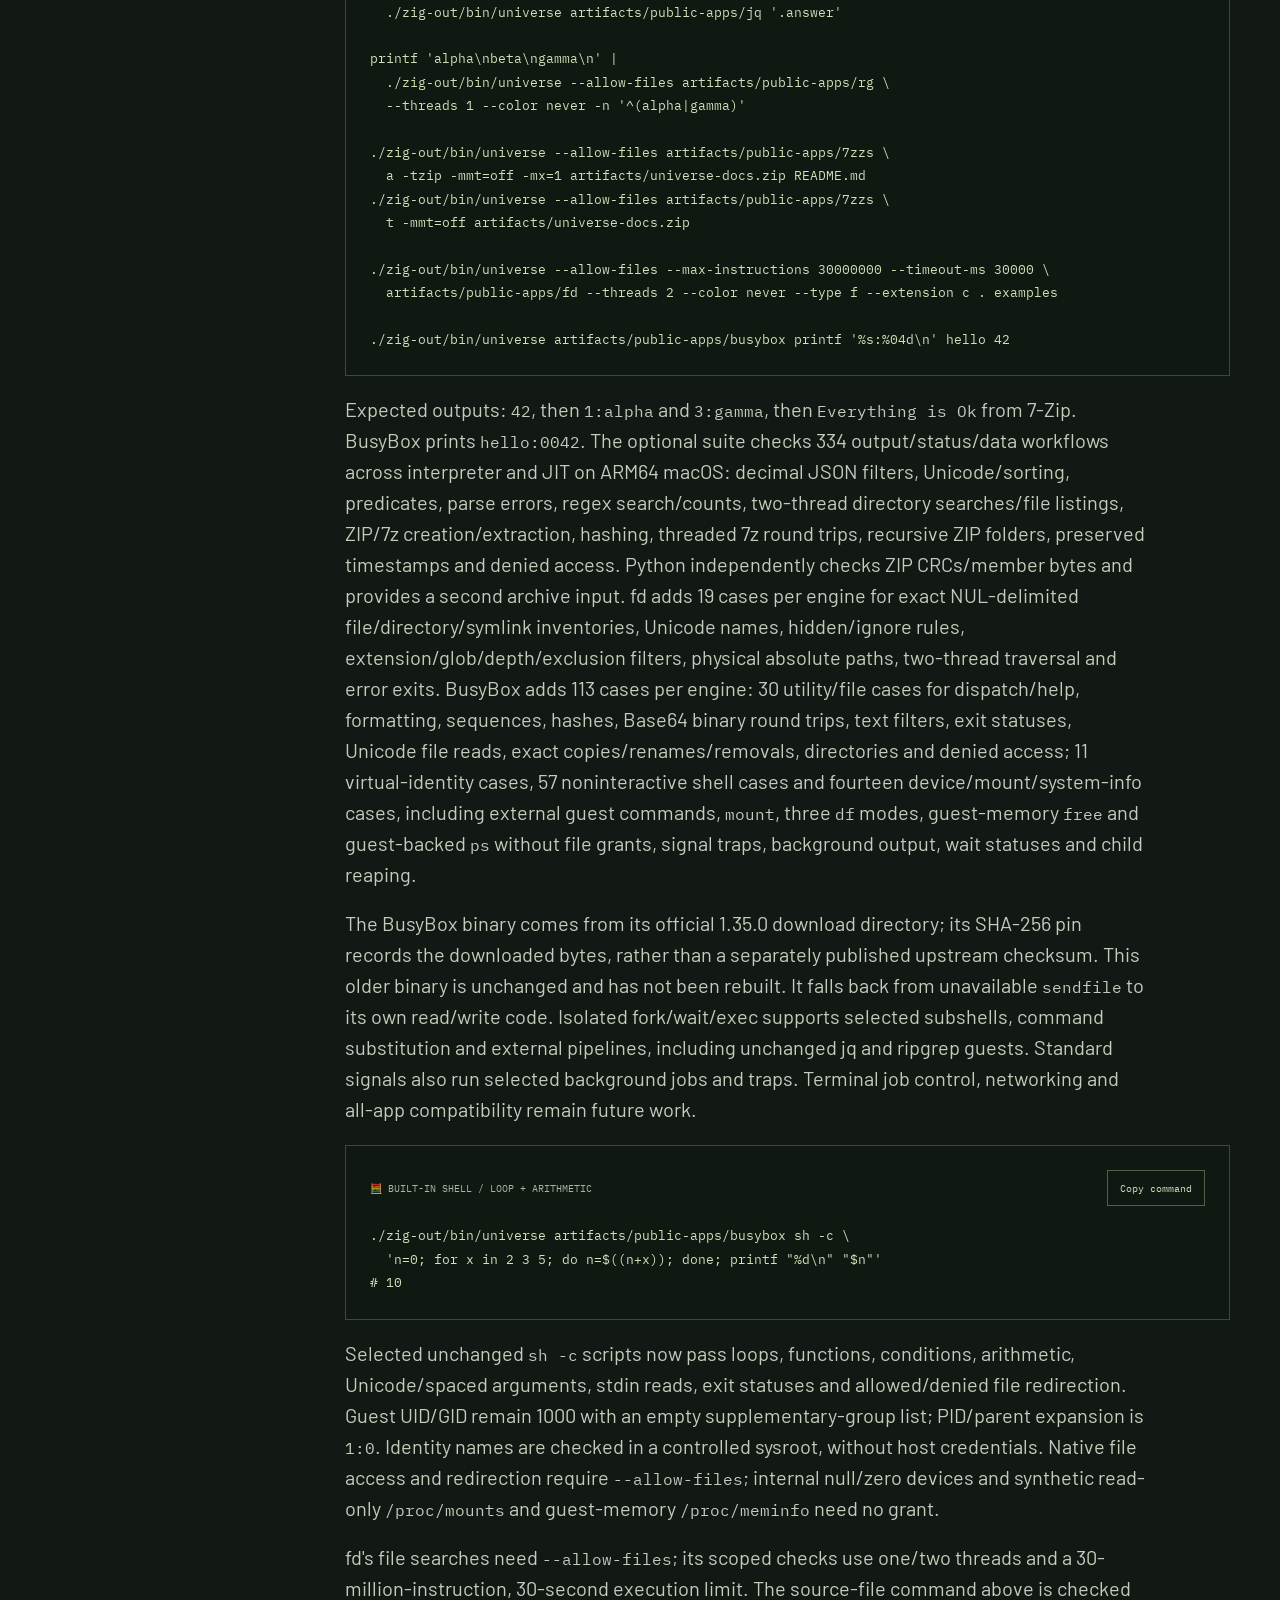
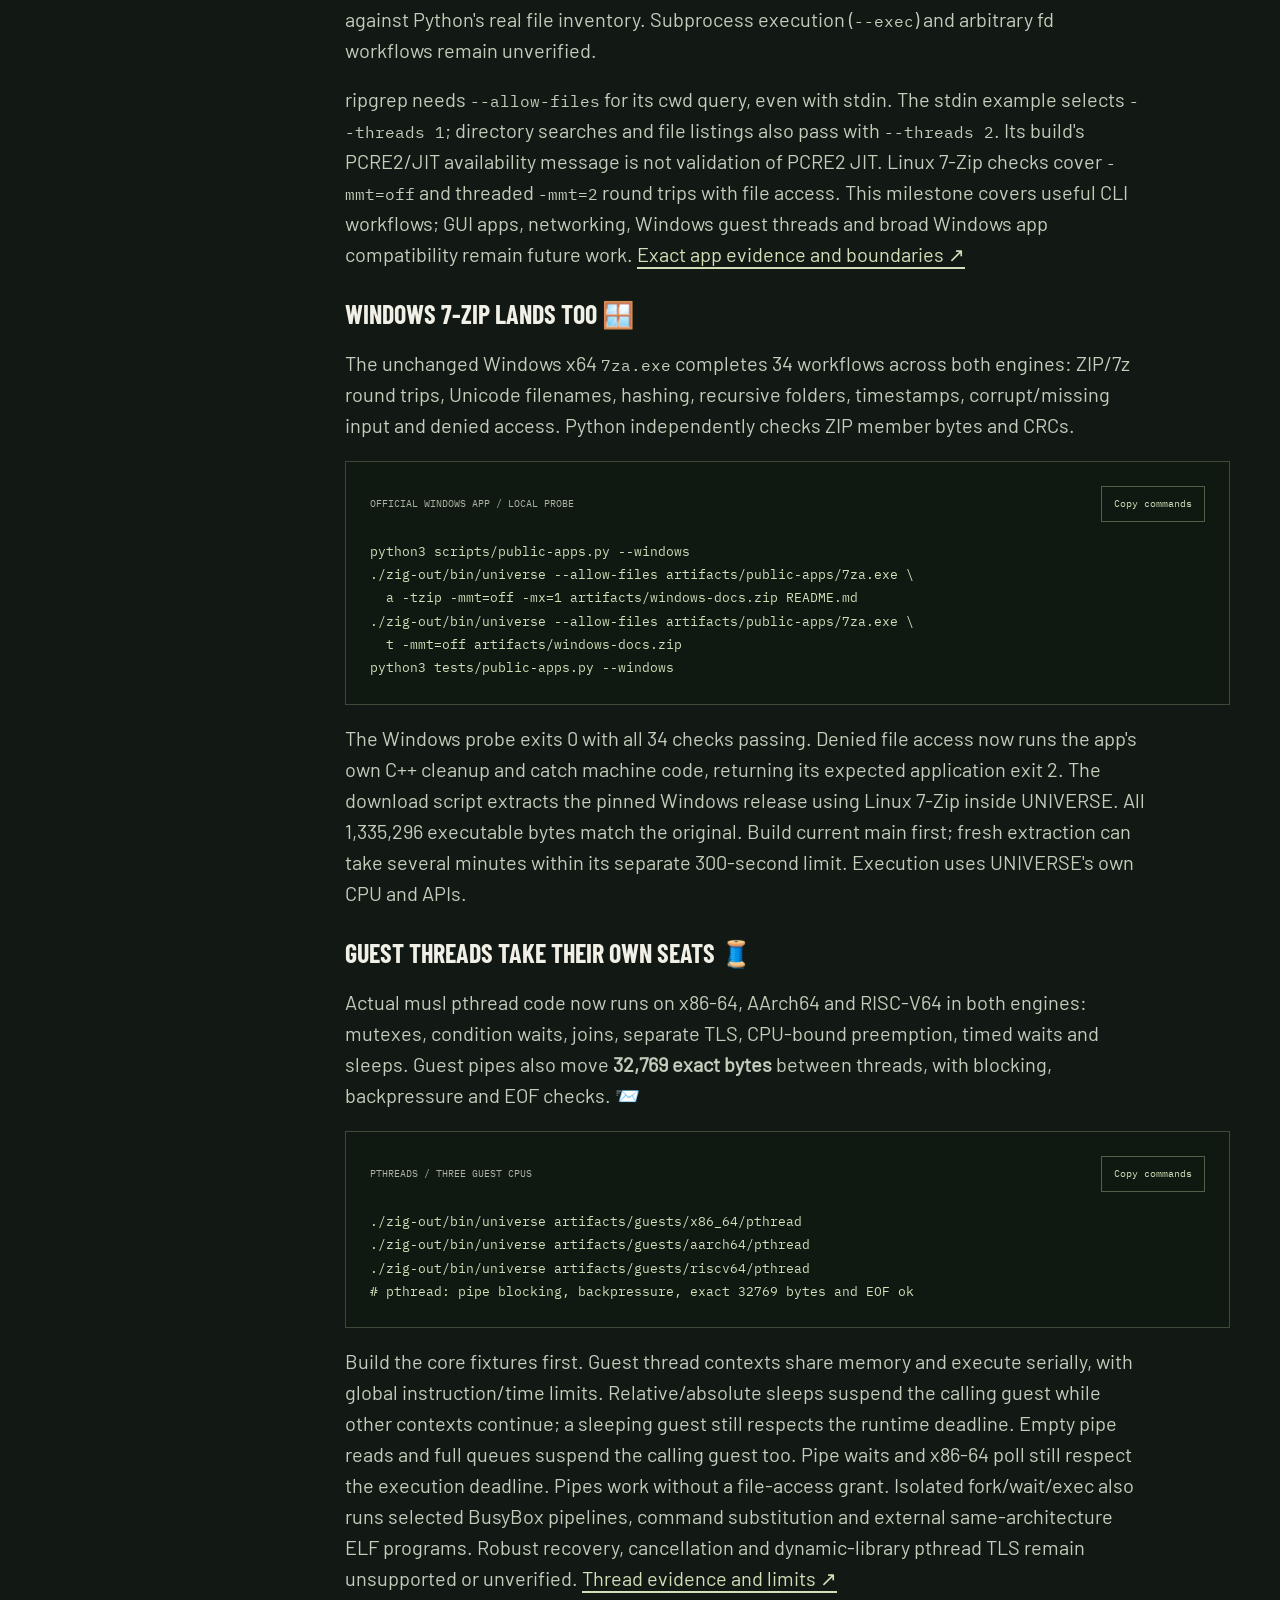
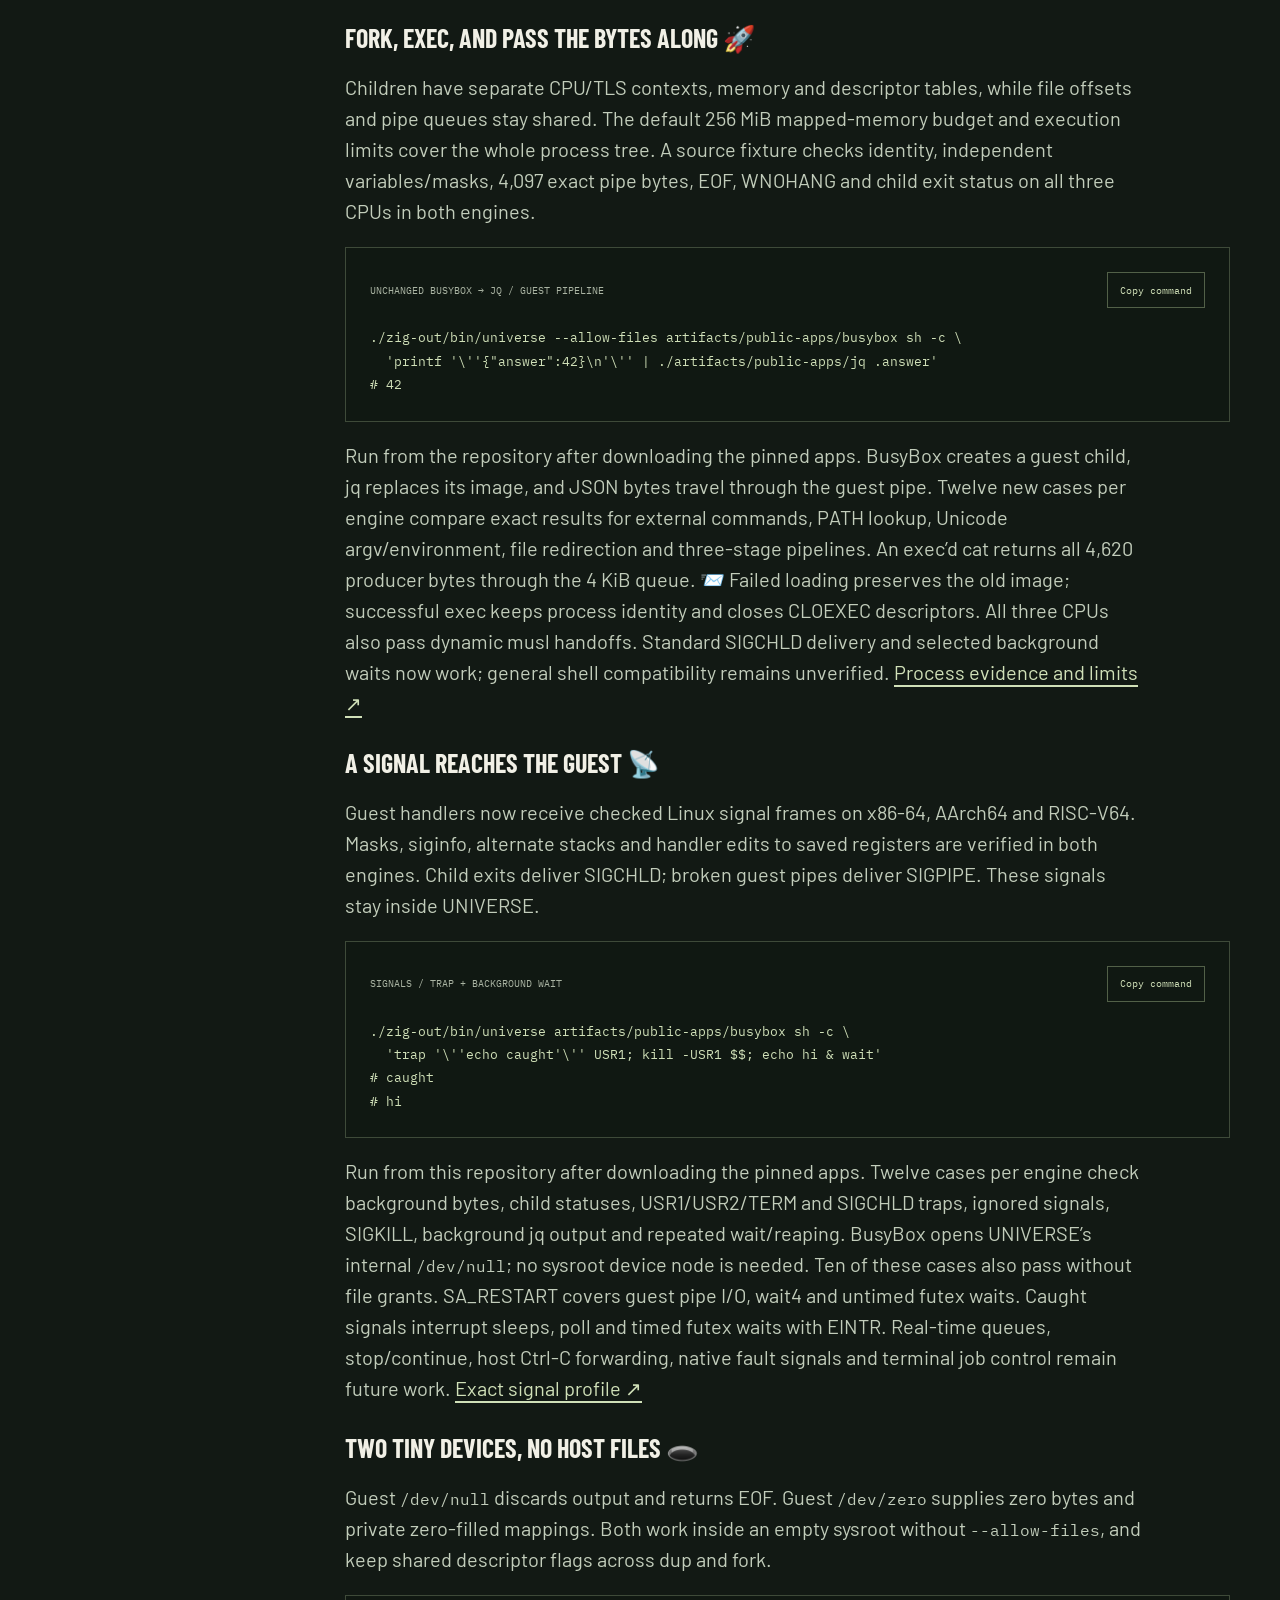
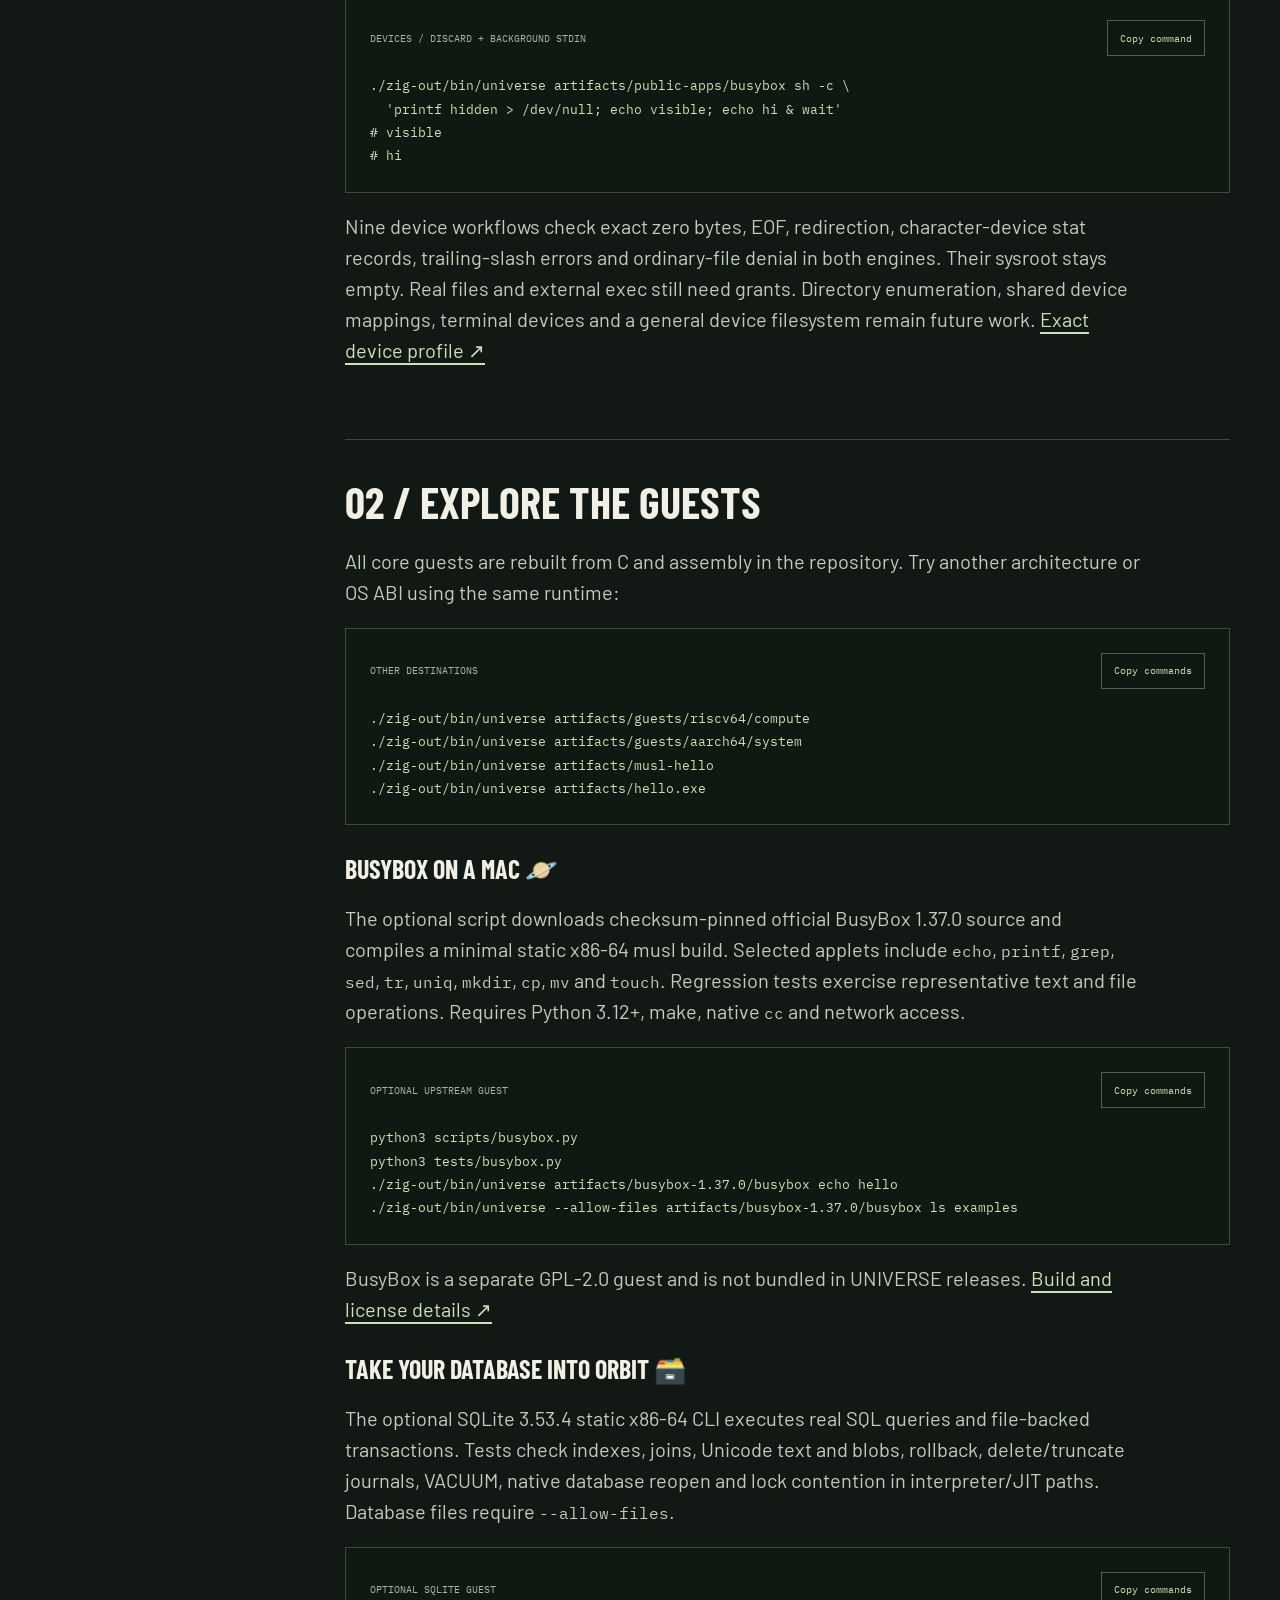
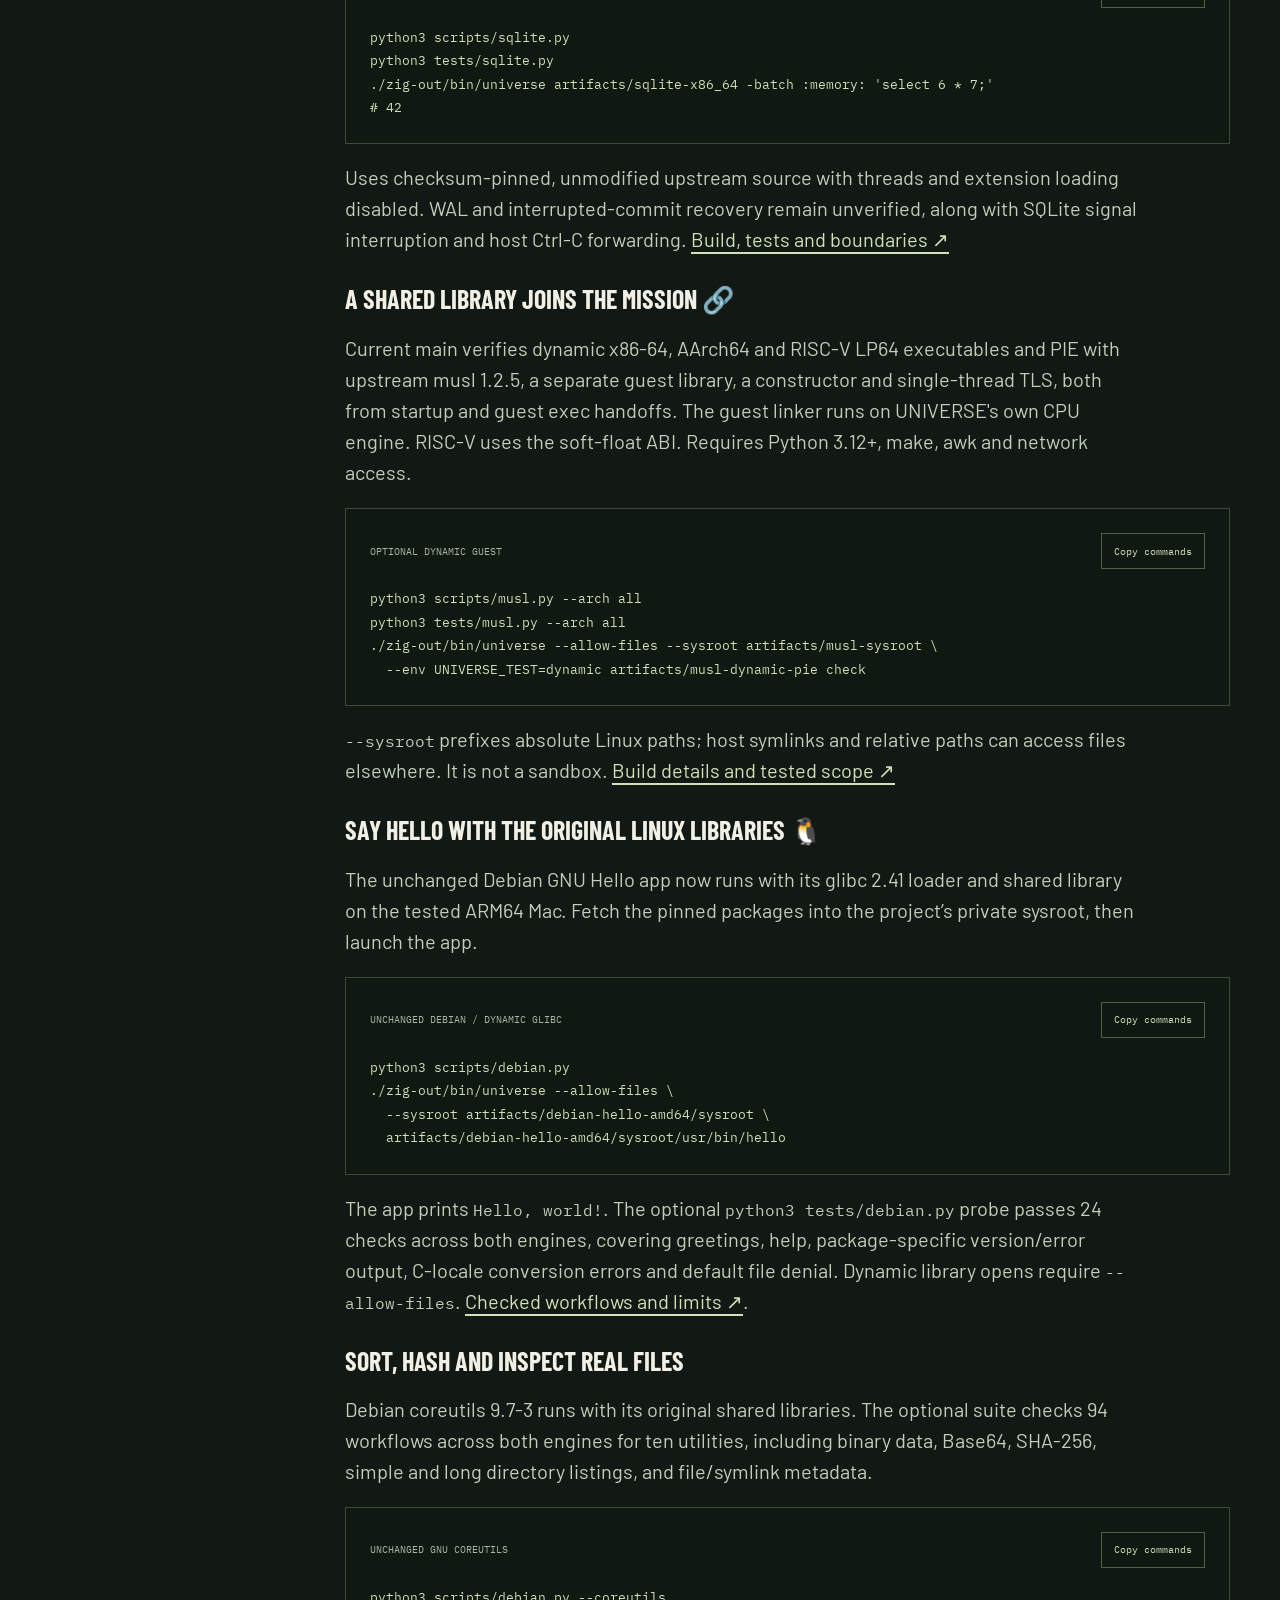
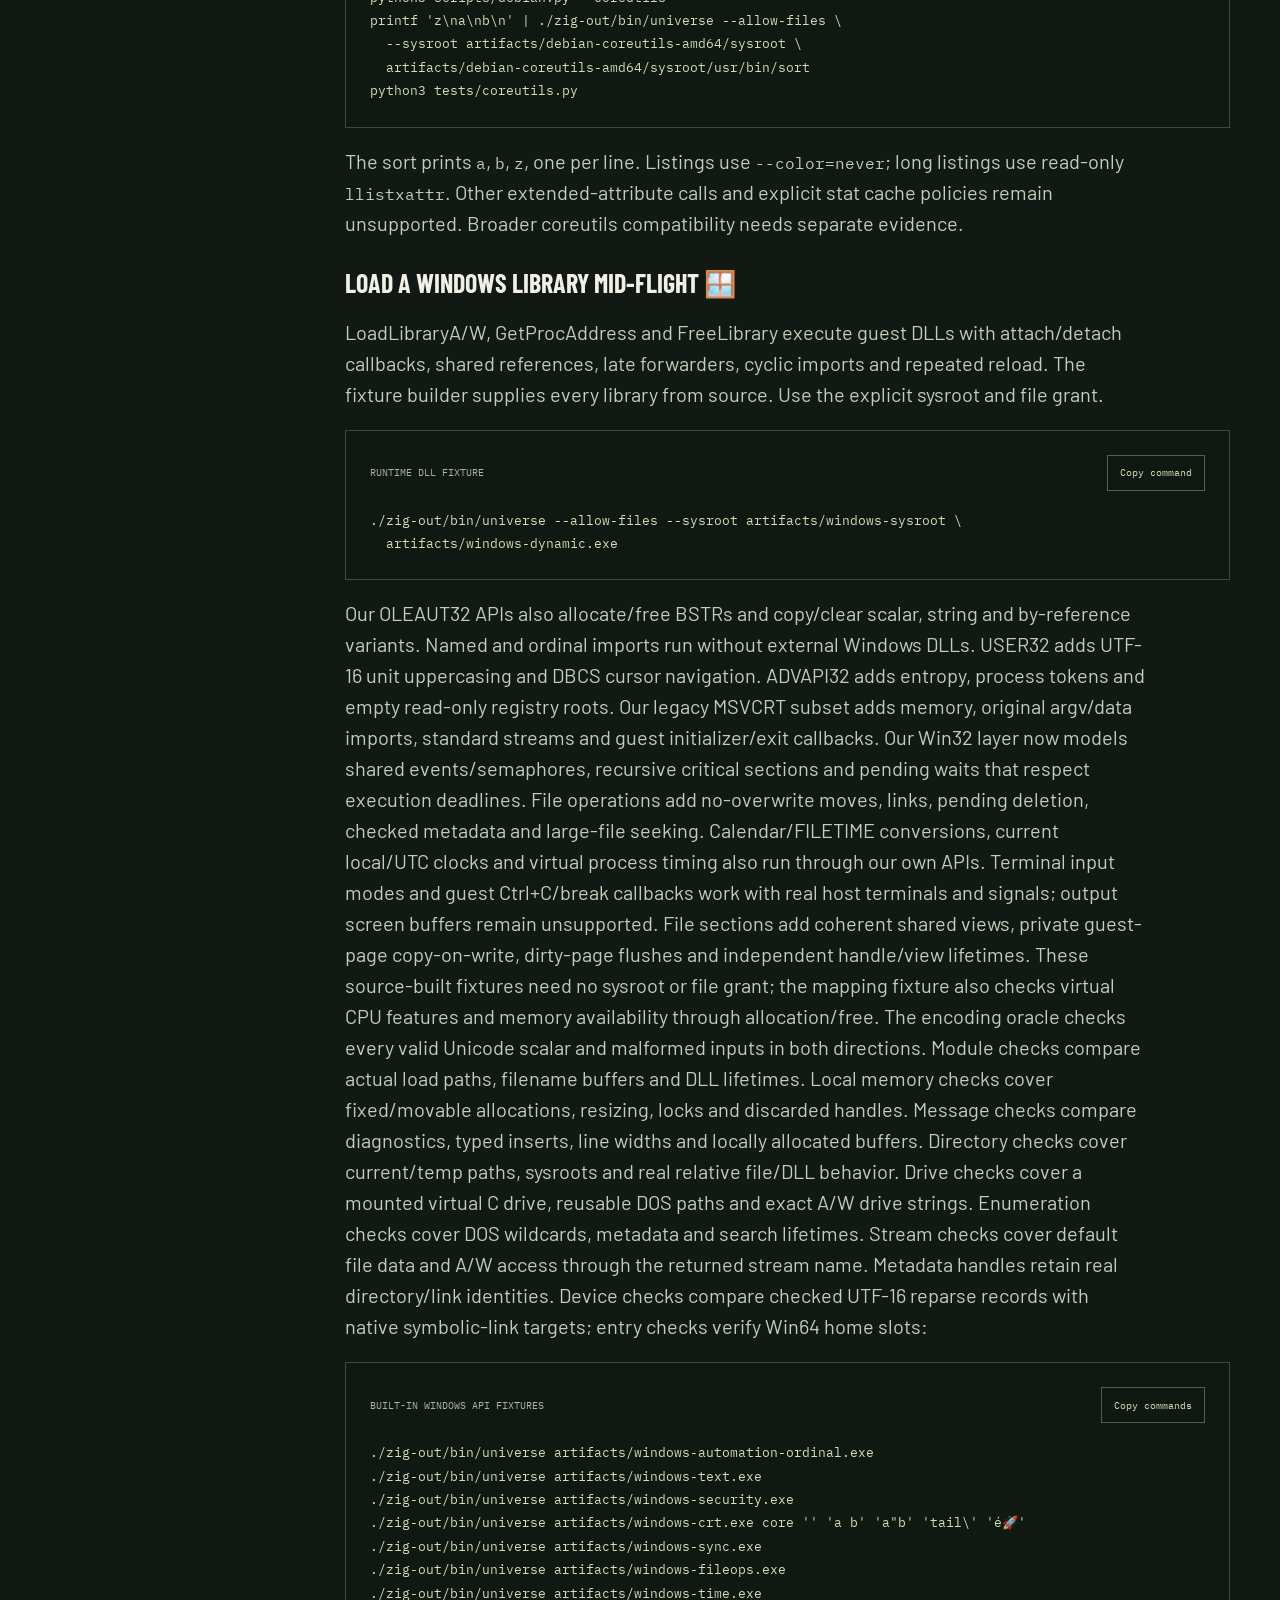
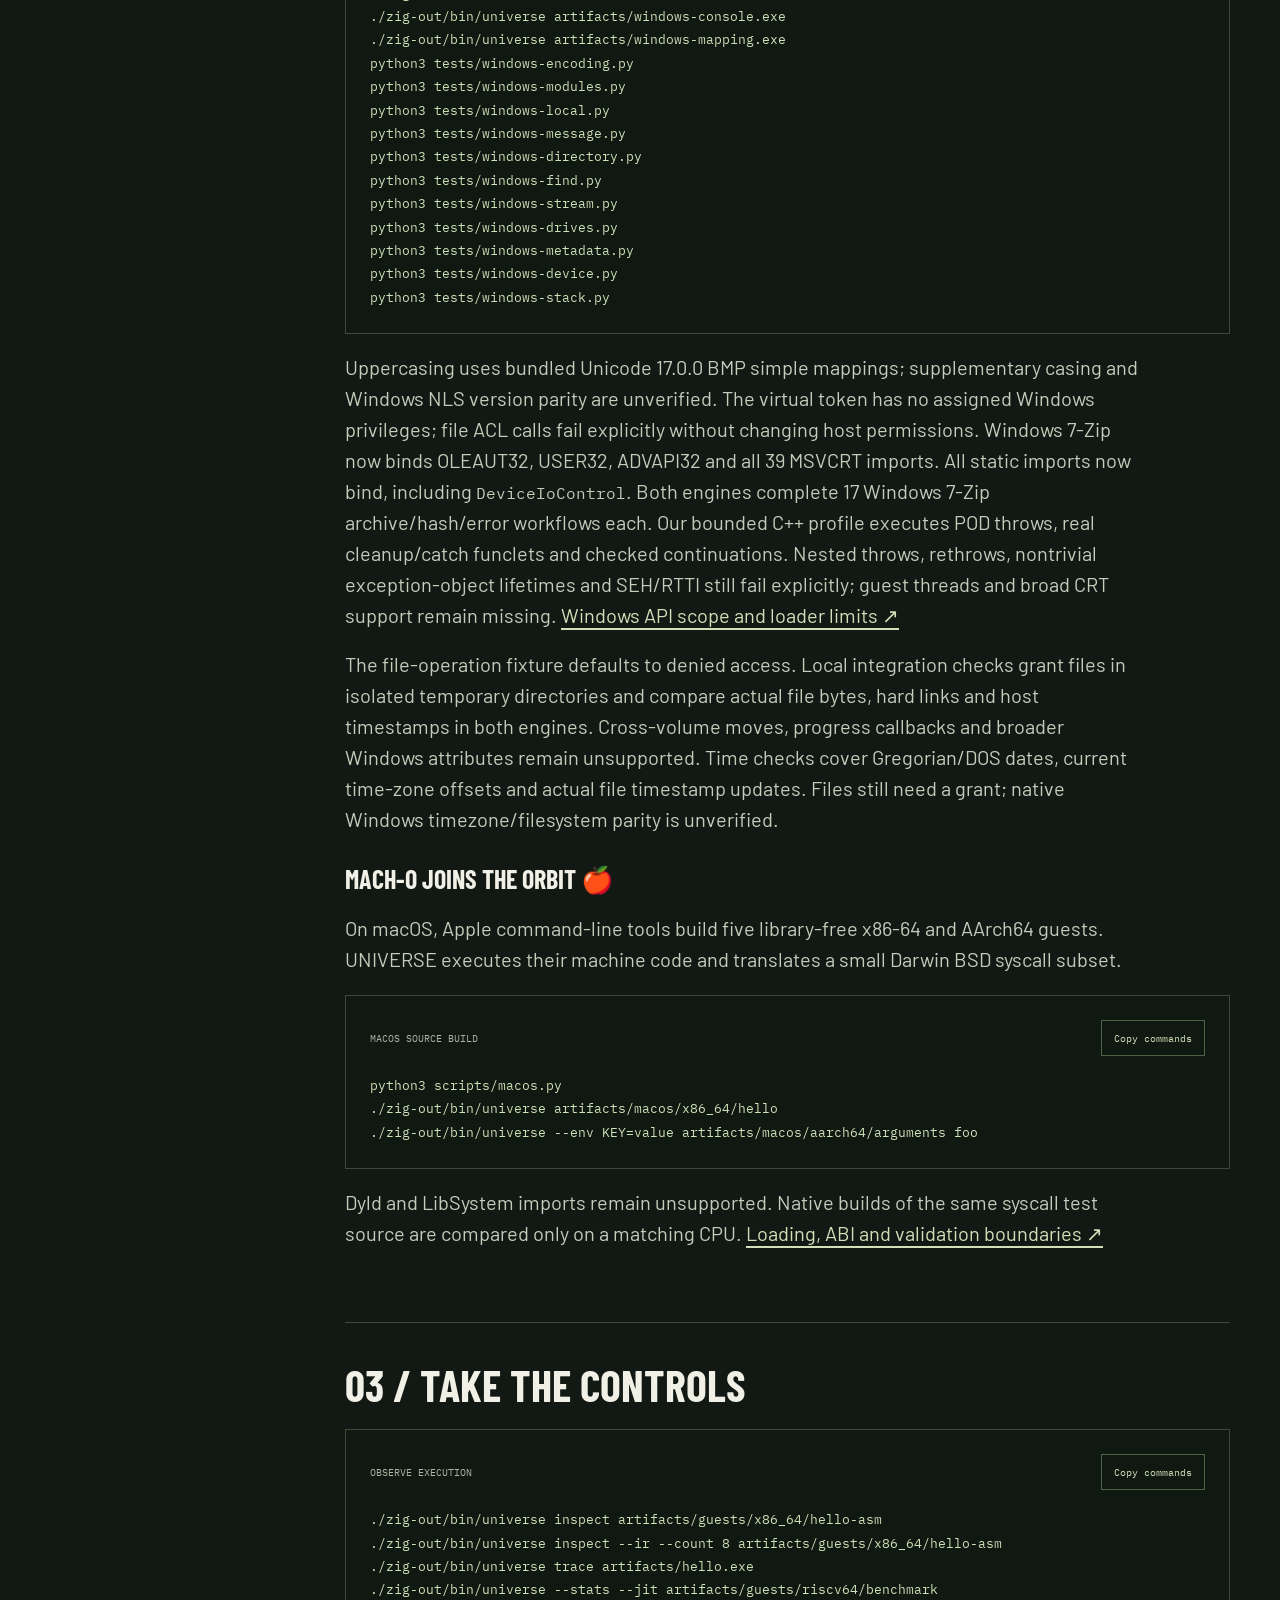
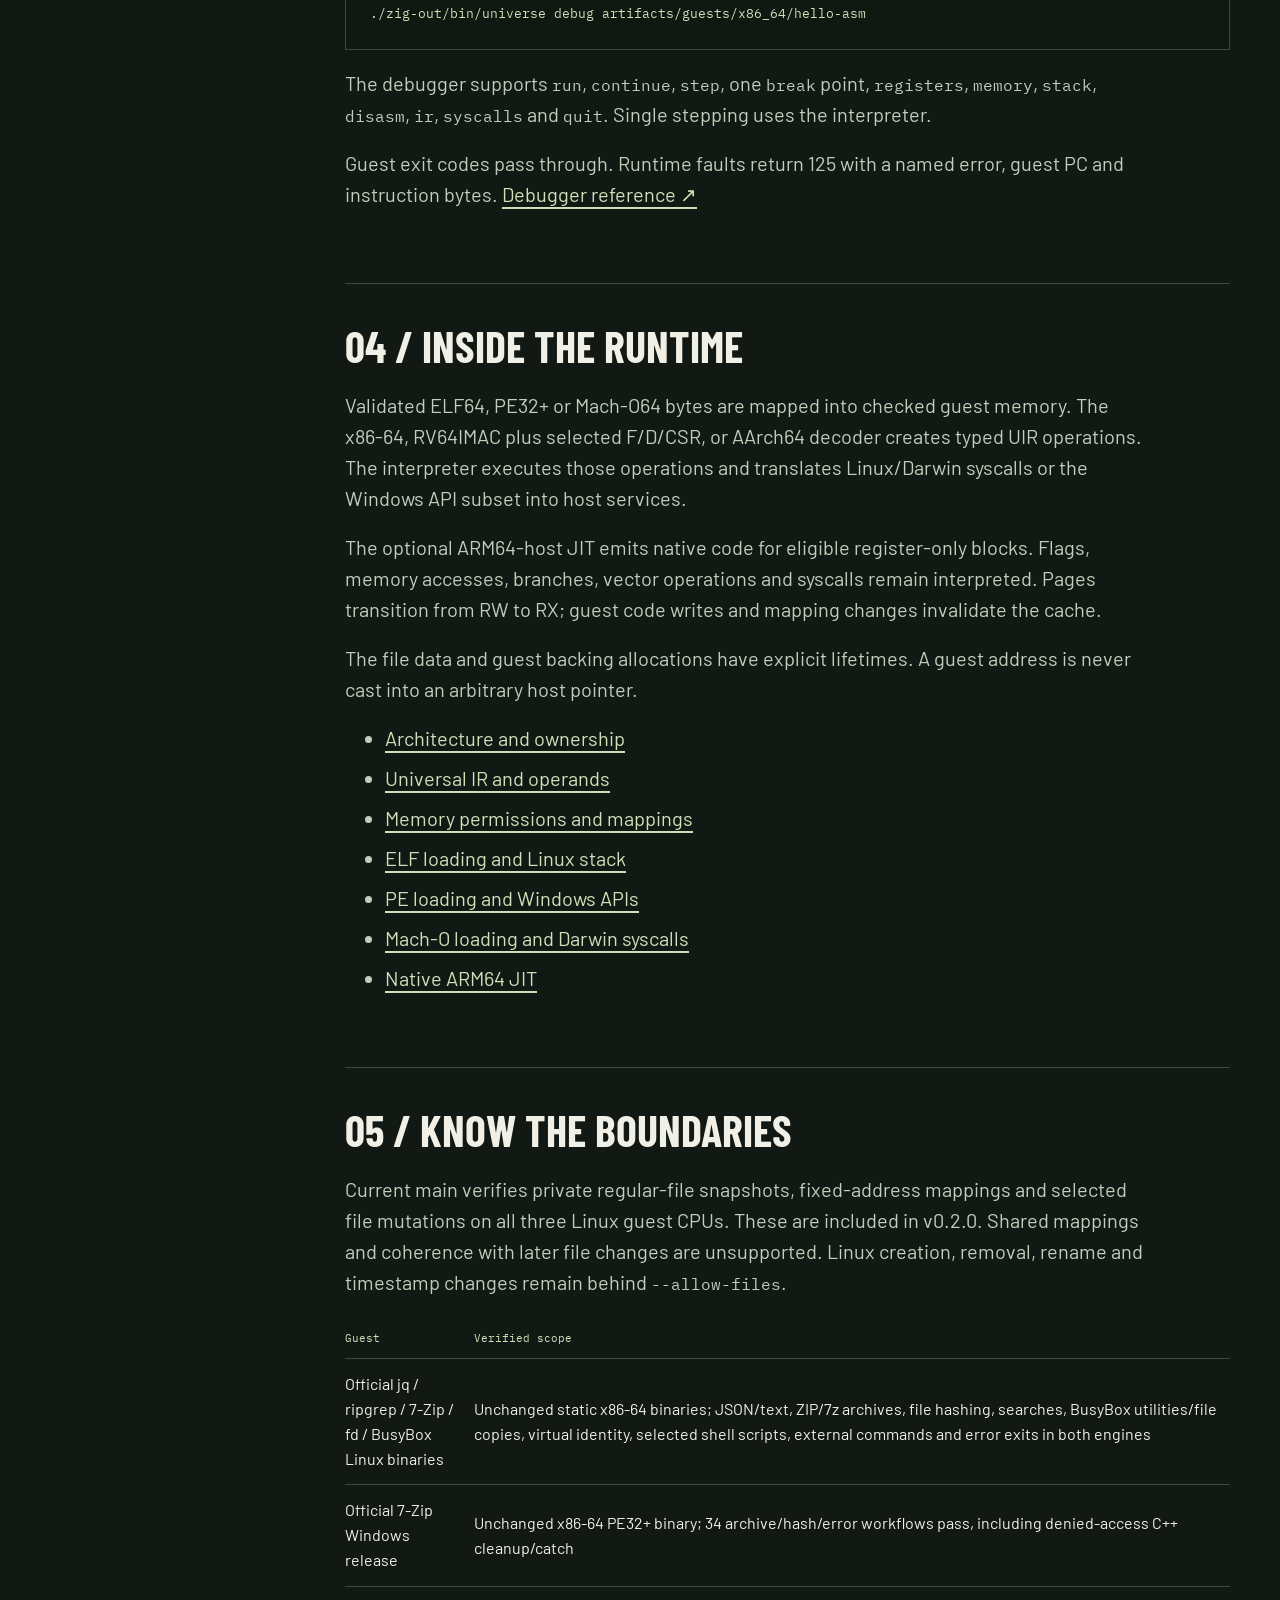
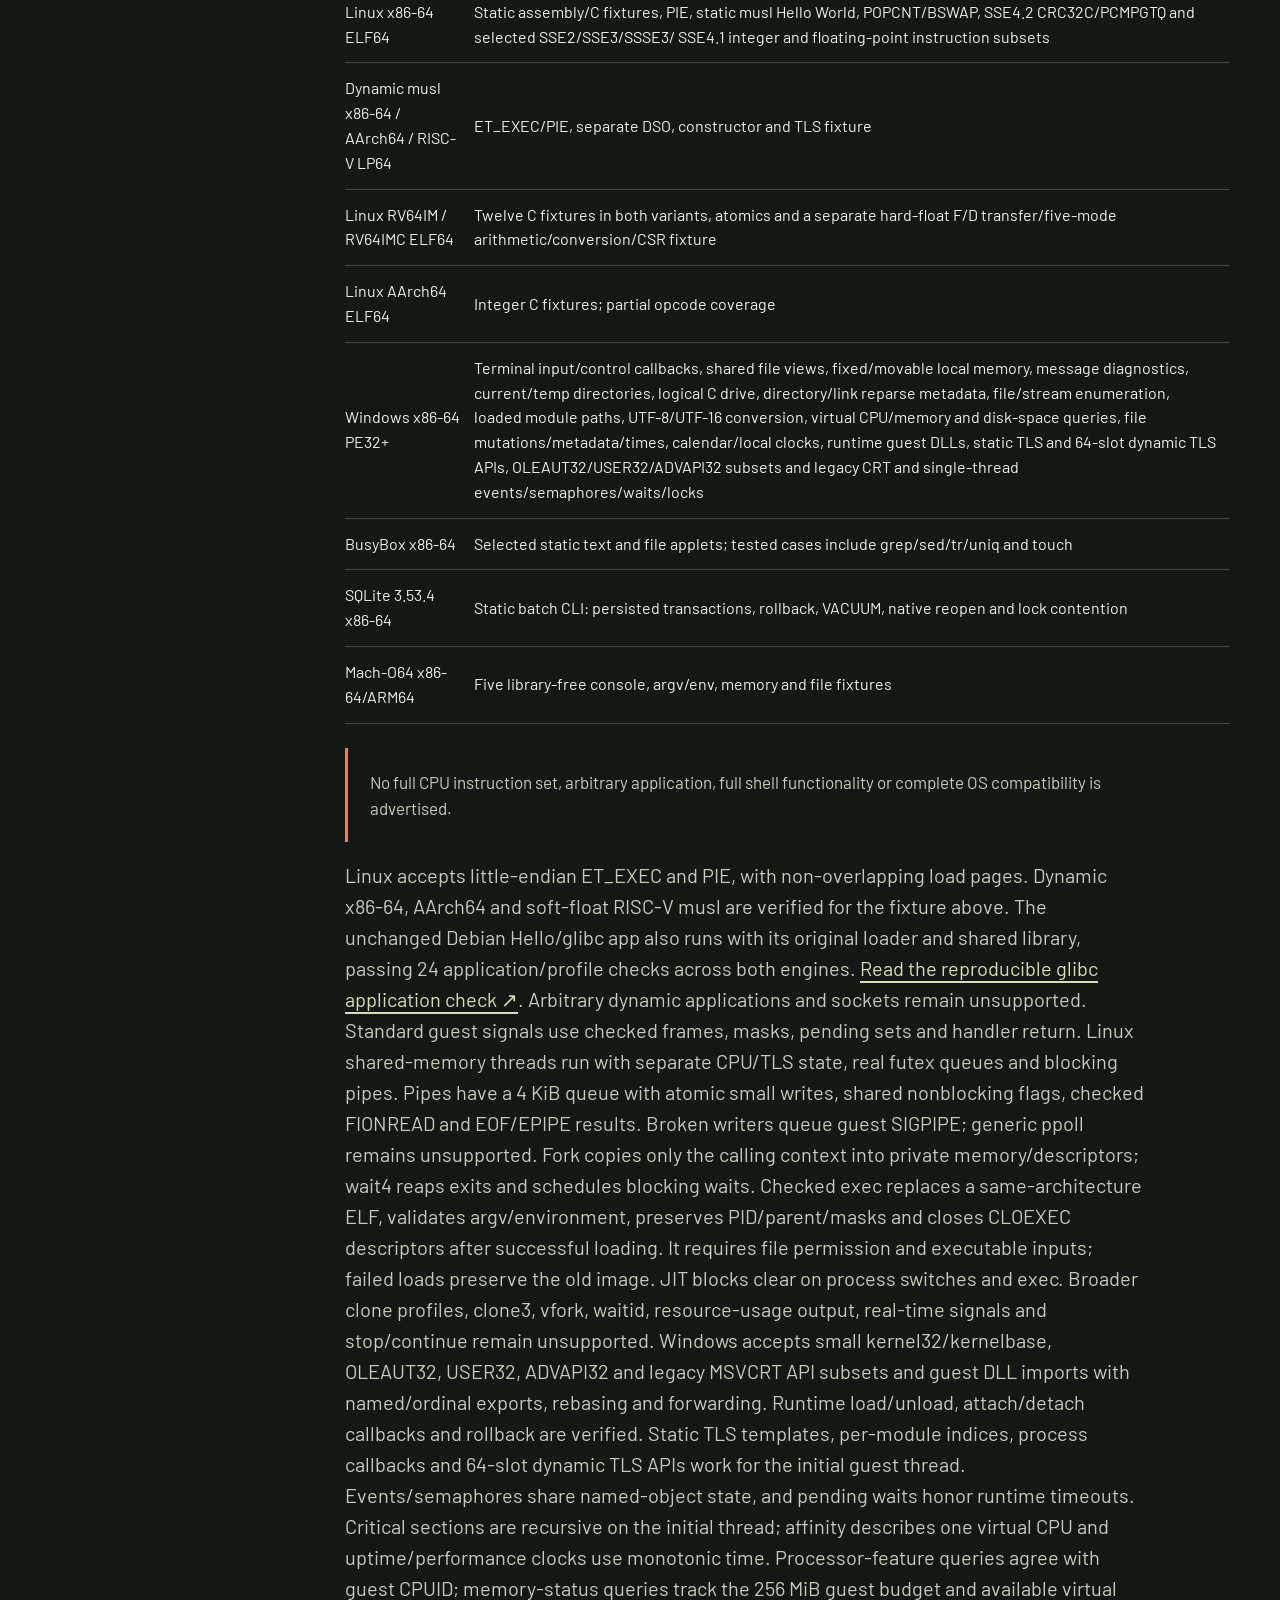
==== commit b63260f5: "docs: point the site to v0.3.0 and refresh the roadmap handoff Co-Authored-By: Claude Opus 5.5 <nore" ====
--- a/site/docs.html
+++ b/site/docs.html
@@ -35,8 +35,8 @@
             >Source ↗</a
           ><a
             class="nav-cta"
-            href="https://github.com/OthmaneBlial/universe/releases/tag/v0.2.2"
-            >Release v0.2.2 ↗</a
+            href="https://github.com/OthmaneBlial/universe/releases/tag/v0.3.0"
+            >Release v0.3.0 ↗</a
           >
         </div>
       </nav>
@@ -90,7 +90,7 @@
             <p>
               The
               <a
-                href="https://github.com/OthmaneBlial/universe/releases/tag/v0.2.2"
+                href="https://github.com/OthmaneBlial/universe/releases/tag/v0.3.0"
                 >macOS ARM64 release bundle</a
               >
               includes <code>bin/universe</code>, sources and local check
@@ -107,7 +107,7 @@
               <a href="https://github.com/sharkdp/fd/releases/tag/v10.5.0">fd 10.5.0</a>
               and <a href="https://busybox.net/downloads/binaries/1.35.0-x86_64-linux-musl/">BusyBox 1.35.0</a>.
               The explicit download script verifies archive and executable SHA-256 hashes.
-              It does not rebuild the apps. Use the v0.2.2 bundle or build current source.</p>
+              It does not rebuild the apps. Use the v0.3.0 bundle or build current source.</p>
             <div class="code-block">
               <div class="code-label"><span>OFFICIAL LINUX APPS / LOCAL CHECK</span><button class="copy" data-copy="docs-apps">Copy commands</button></div>
               <pre id="docs-apps"><code>zig build -Doptimize=ReleaseSafe
@@ -1155,10 +1155,10 @@
               SQLite, dynamic musl and downloaded-app checks are separate. GitHub Actions remains disabled.
             </p>
             <p>
-              The v0.2.2 local check passes 225/225 Zig tests, the complete
+              The v0.3.0 local check passes 231/231 Zig tests, the complete
               source-guest and CPU/API oracle suite, 10,000 corpus mutations and
               30,000 random decoder cases. Separate unchanged-app suites pass
-              486/486 workflows across both engines. A clean source build also
+              540/540 workflows across both engines. A clean source build also
               passes. These are bounded deterministic checks, not a coverage-guided
               fuzz campaign.
             </p>
--- a/site/styles.css
+++ b/site/styles.css
@@ -1234,3 +1234,7 @@
     transition: none !important;
   }
 }
+
+.recording { margin: 0 0 2.5rem; }
+.recording img { display: block; width: 100%; height: auto; border-radius: 14px; box-shadow: 0 24px 60px rgb(0 0 0 / 0.35); }
+.recording figcaption { margin-top: 0.8rem; font-size: 0.9rem; opacity: 0.75; }
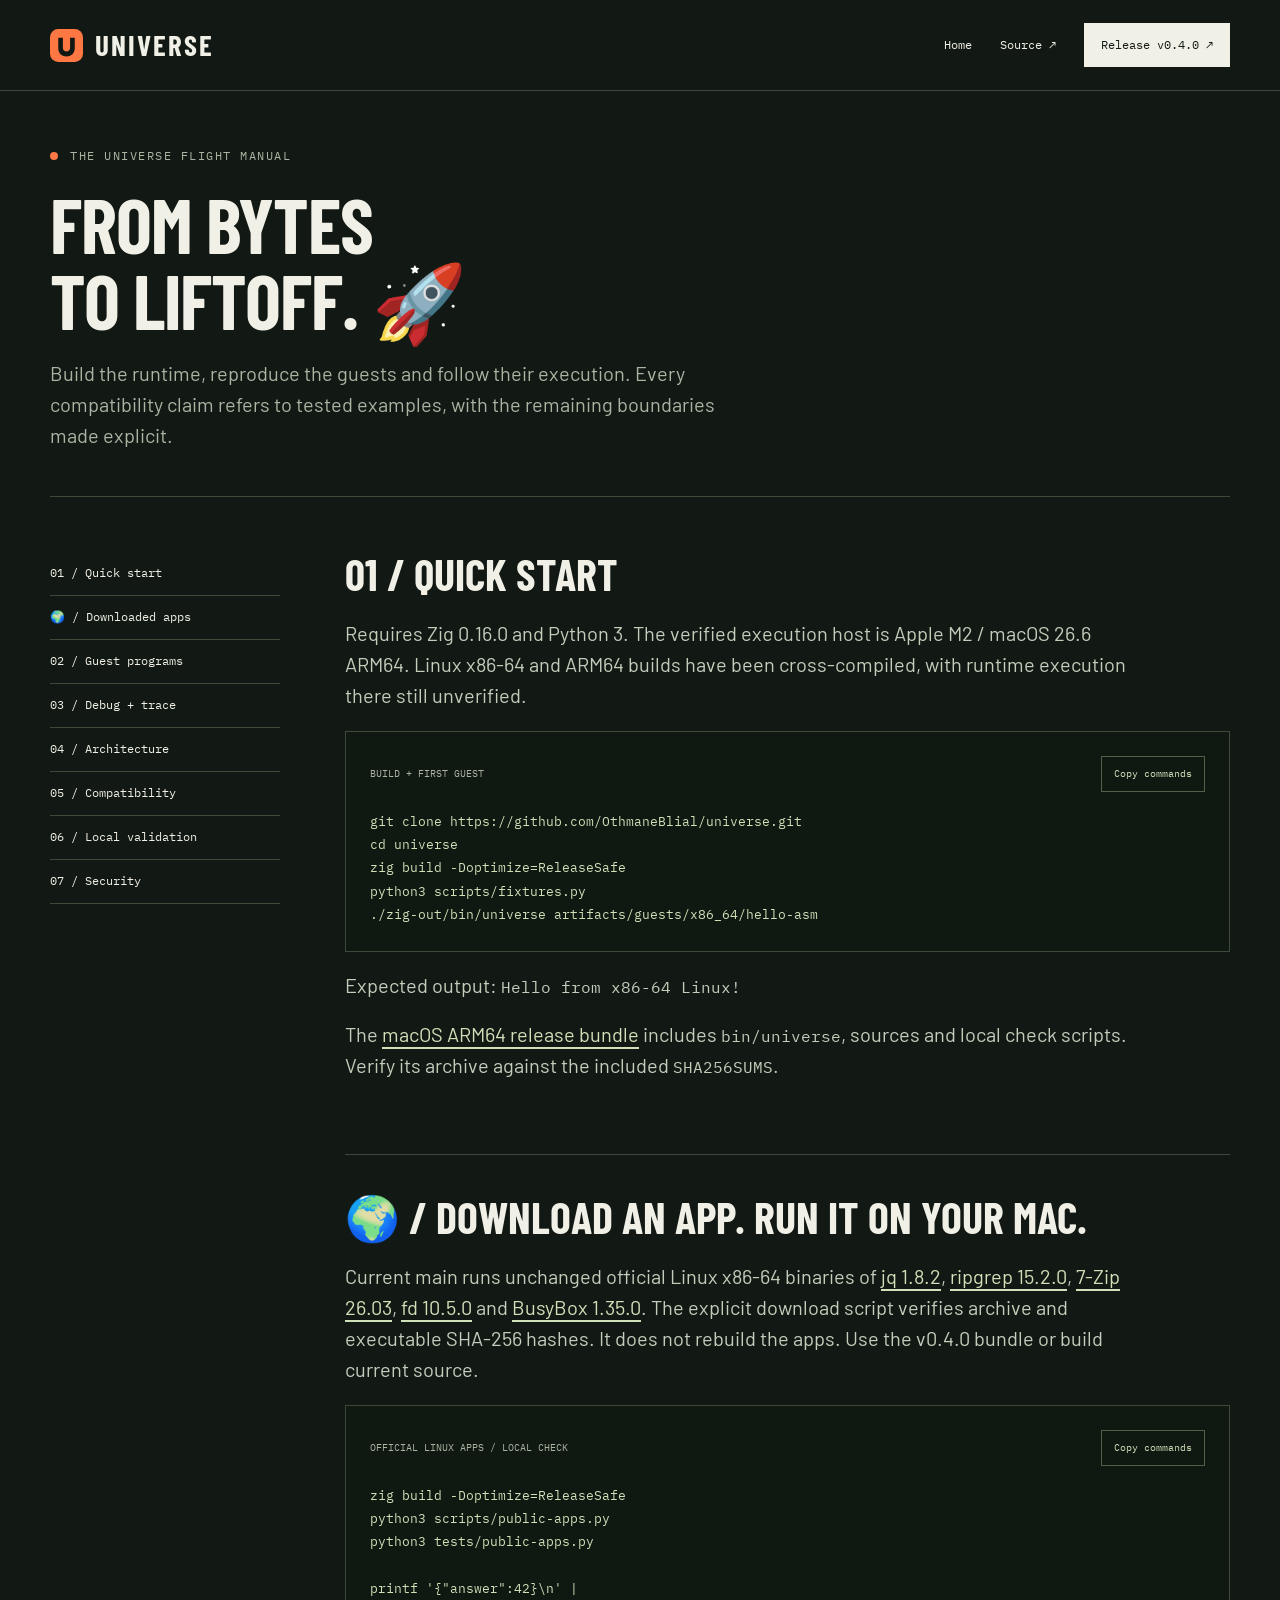
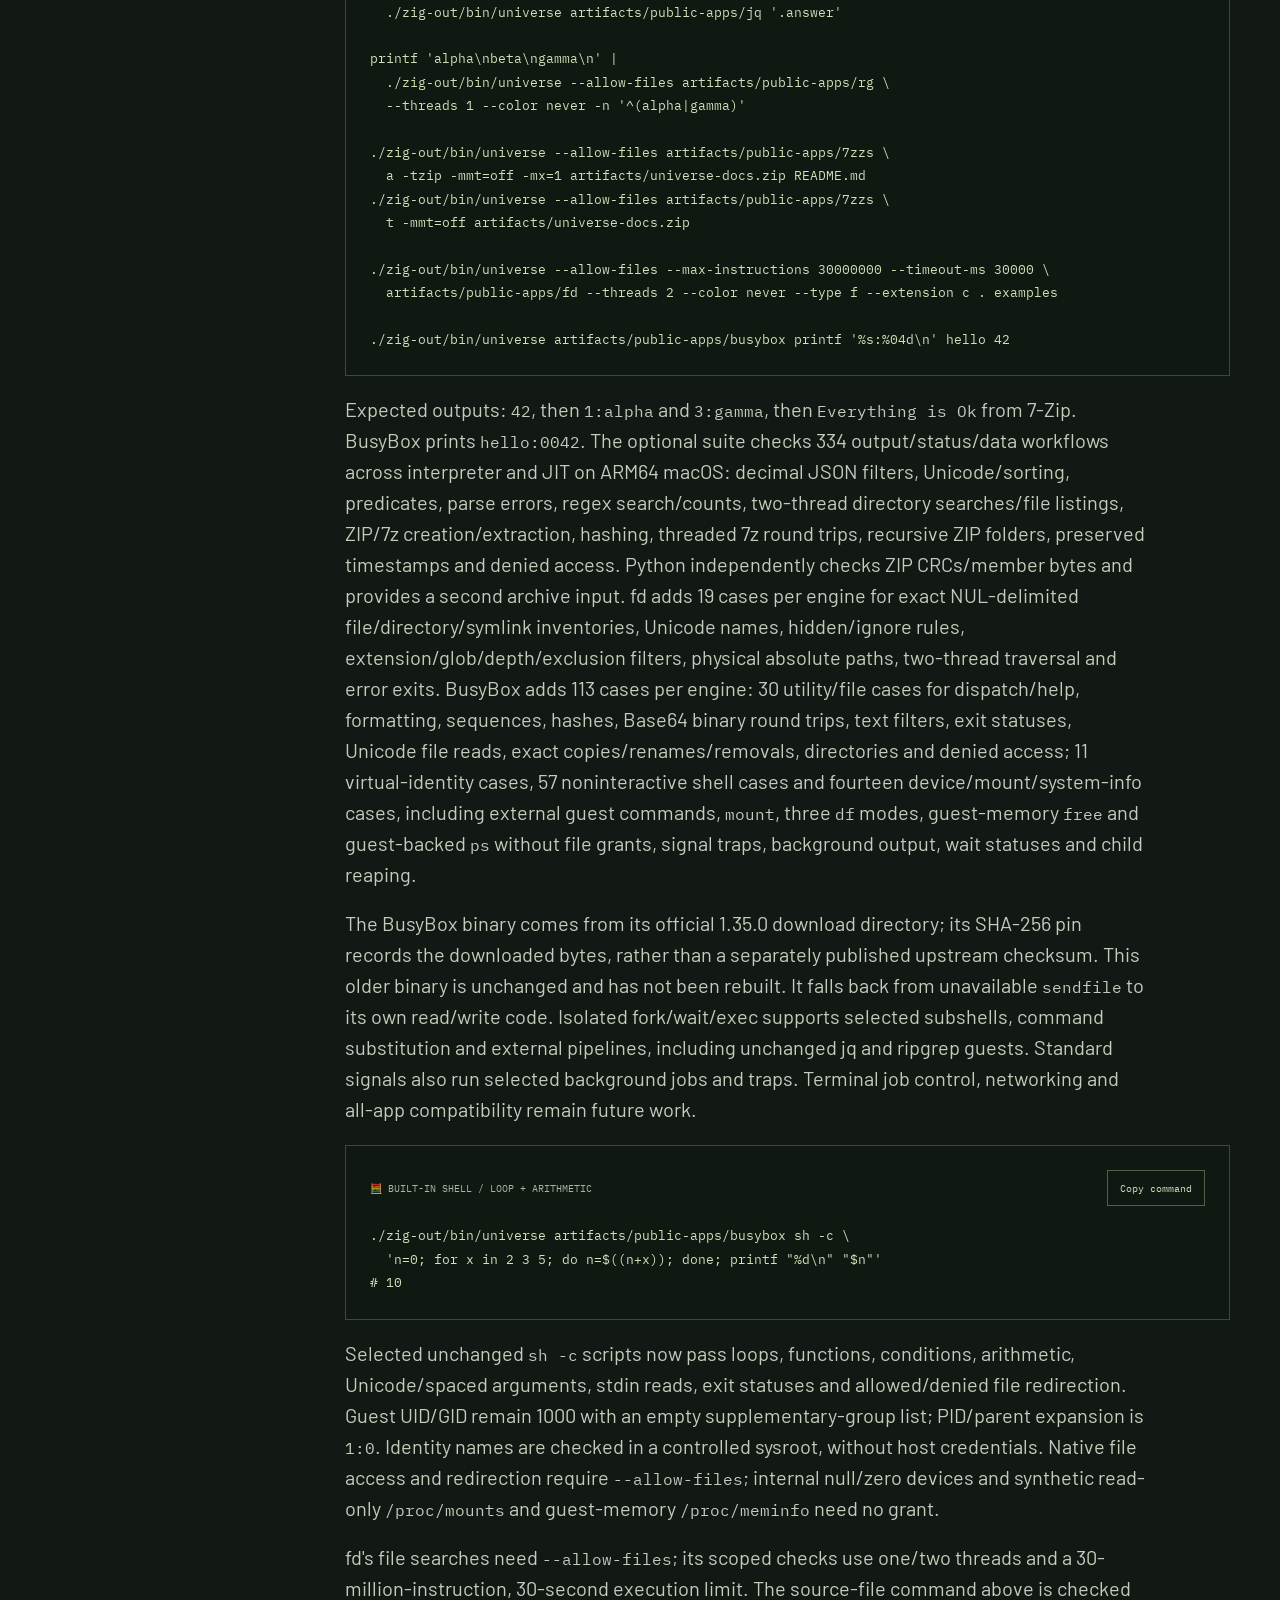
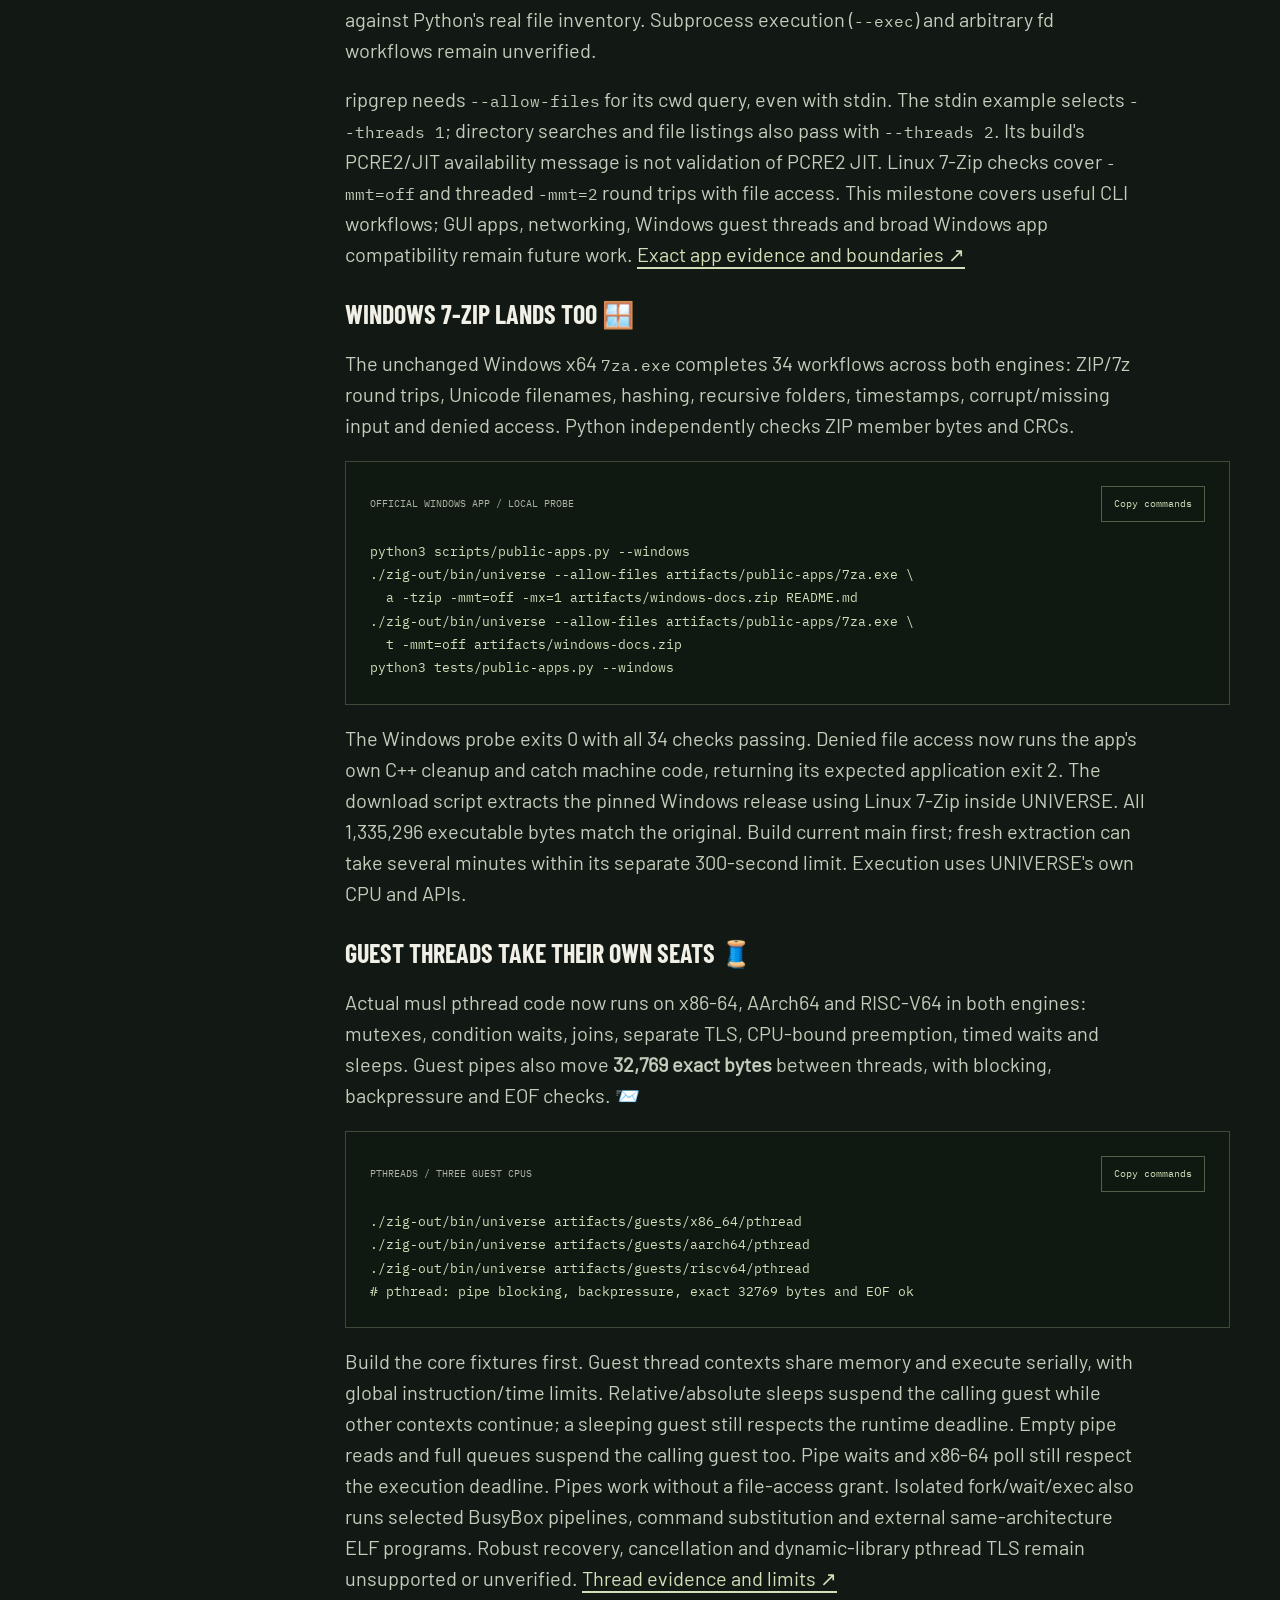
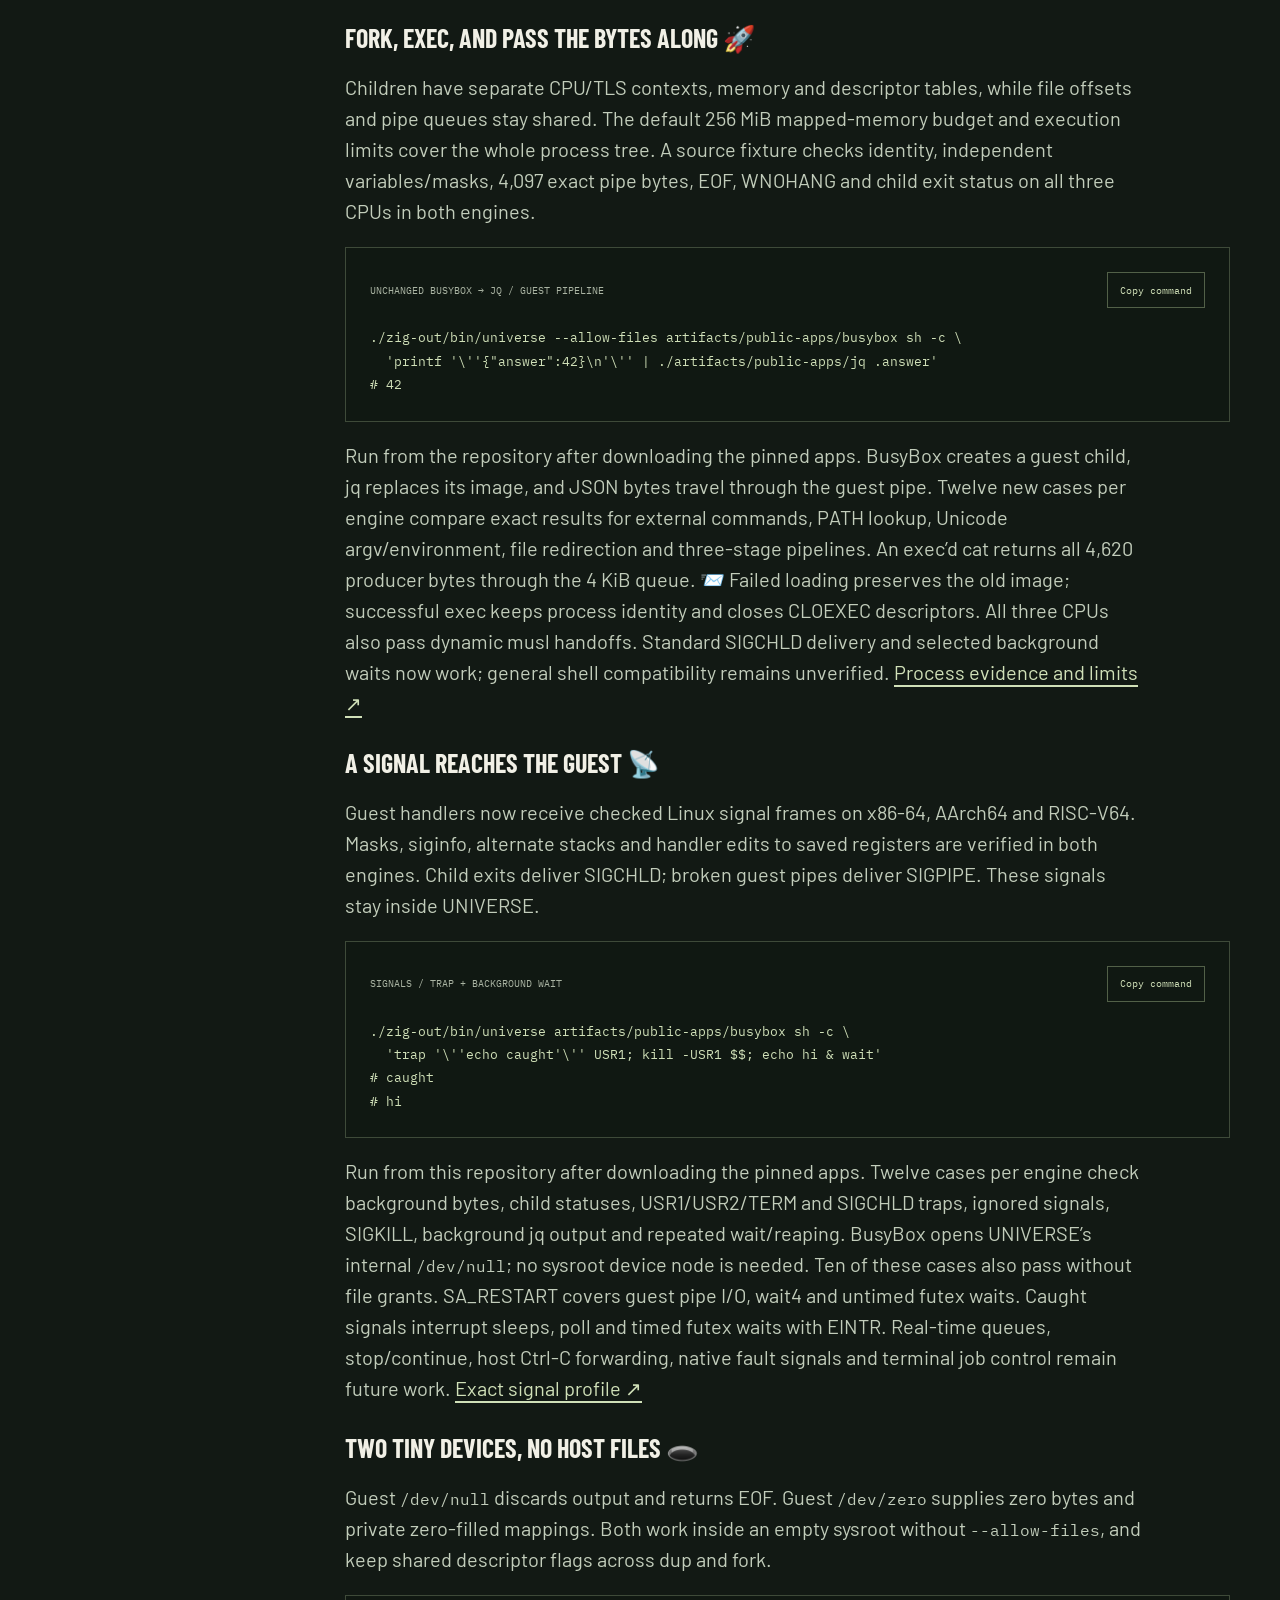
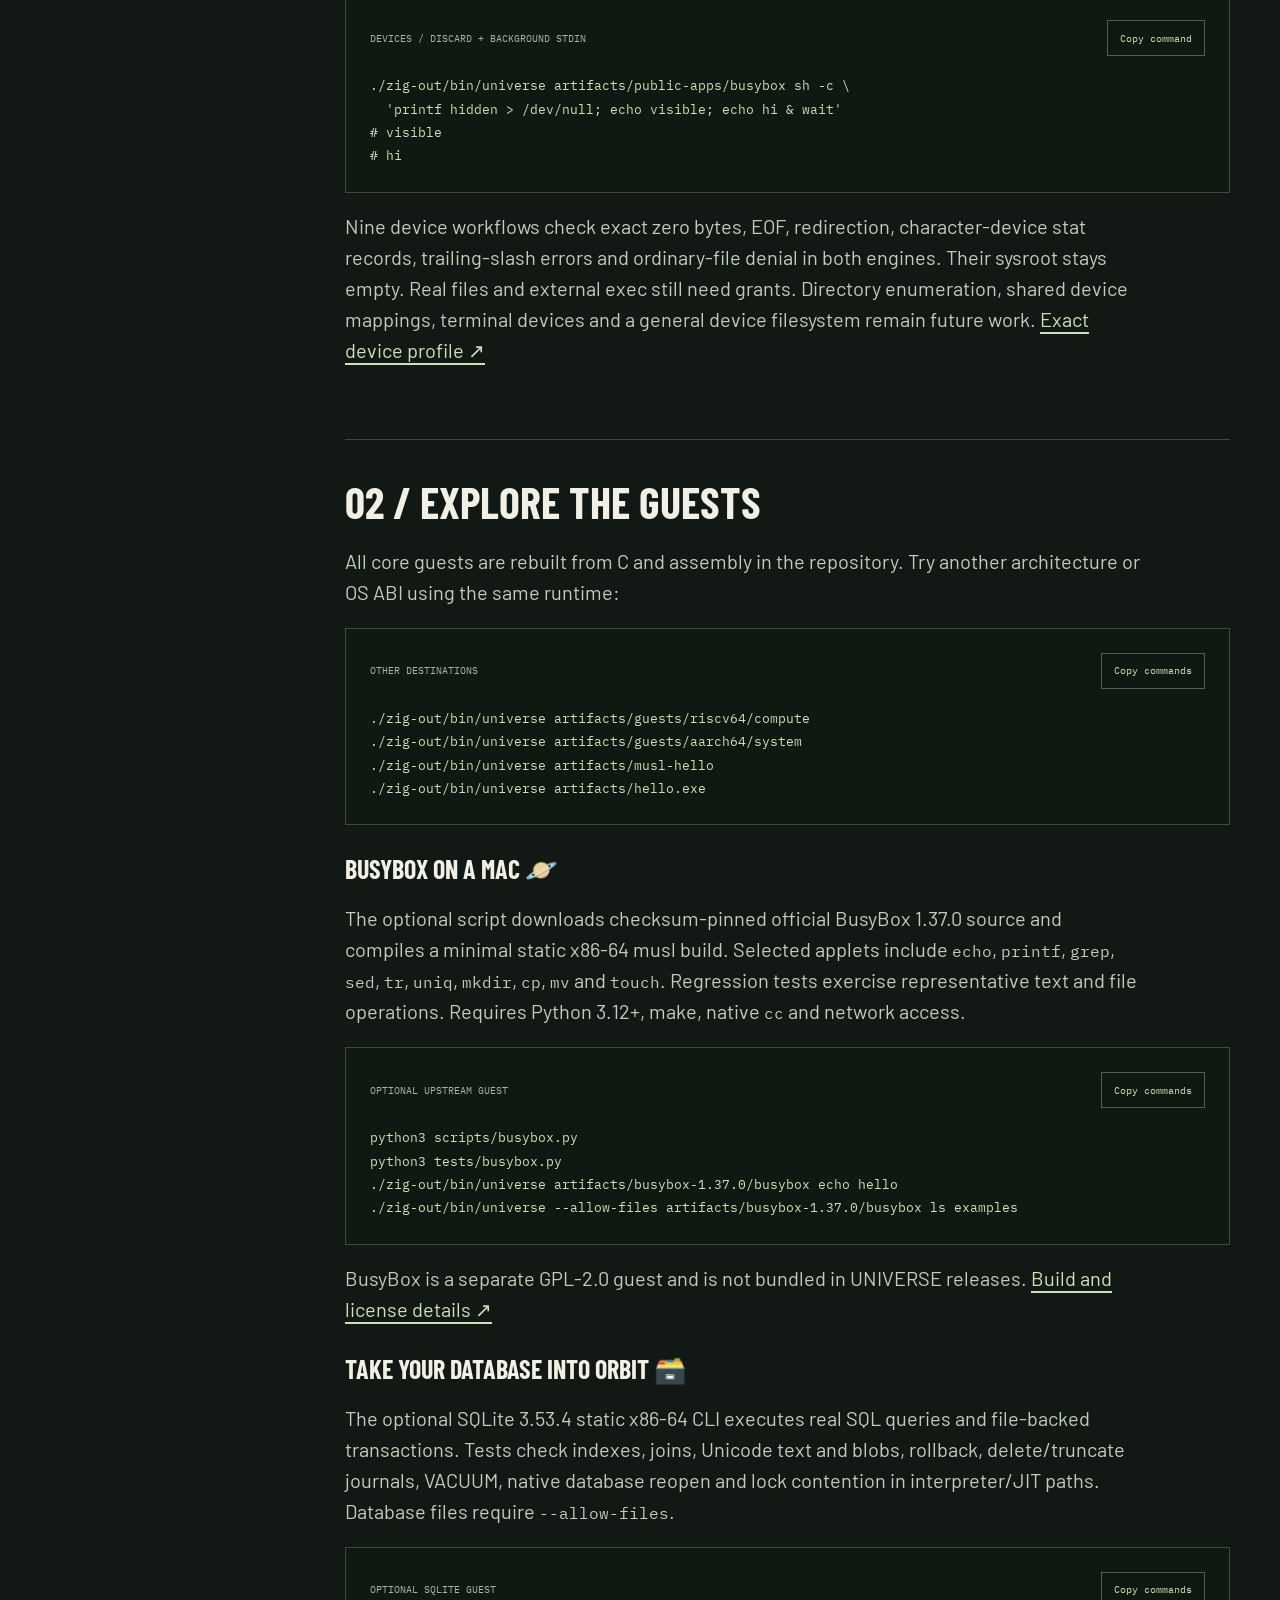
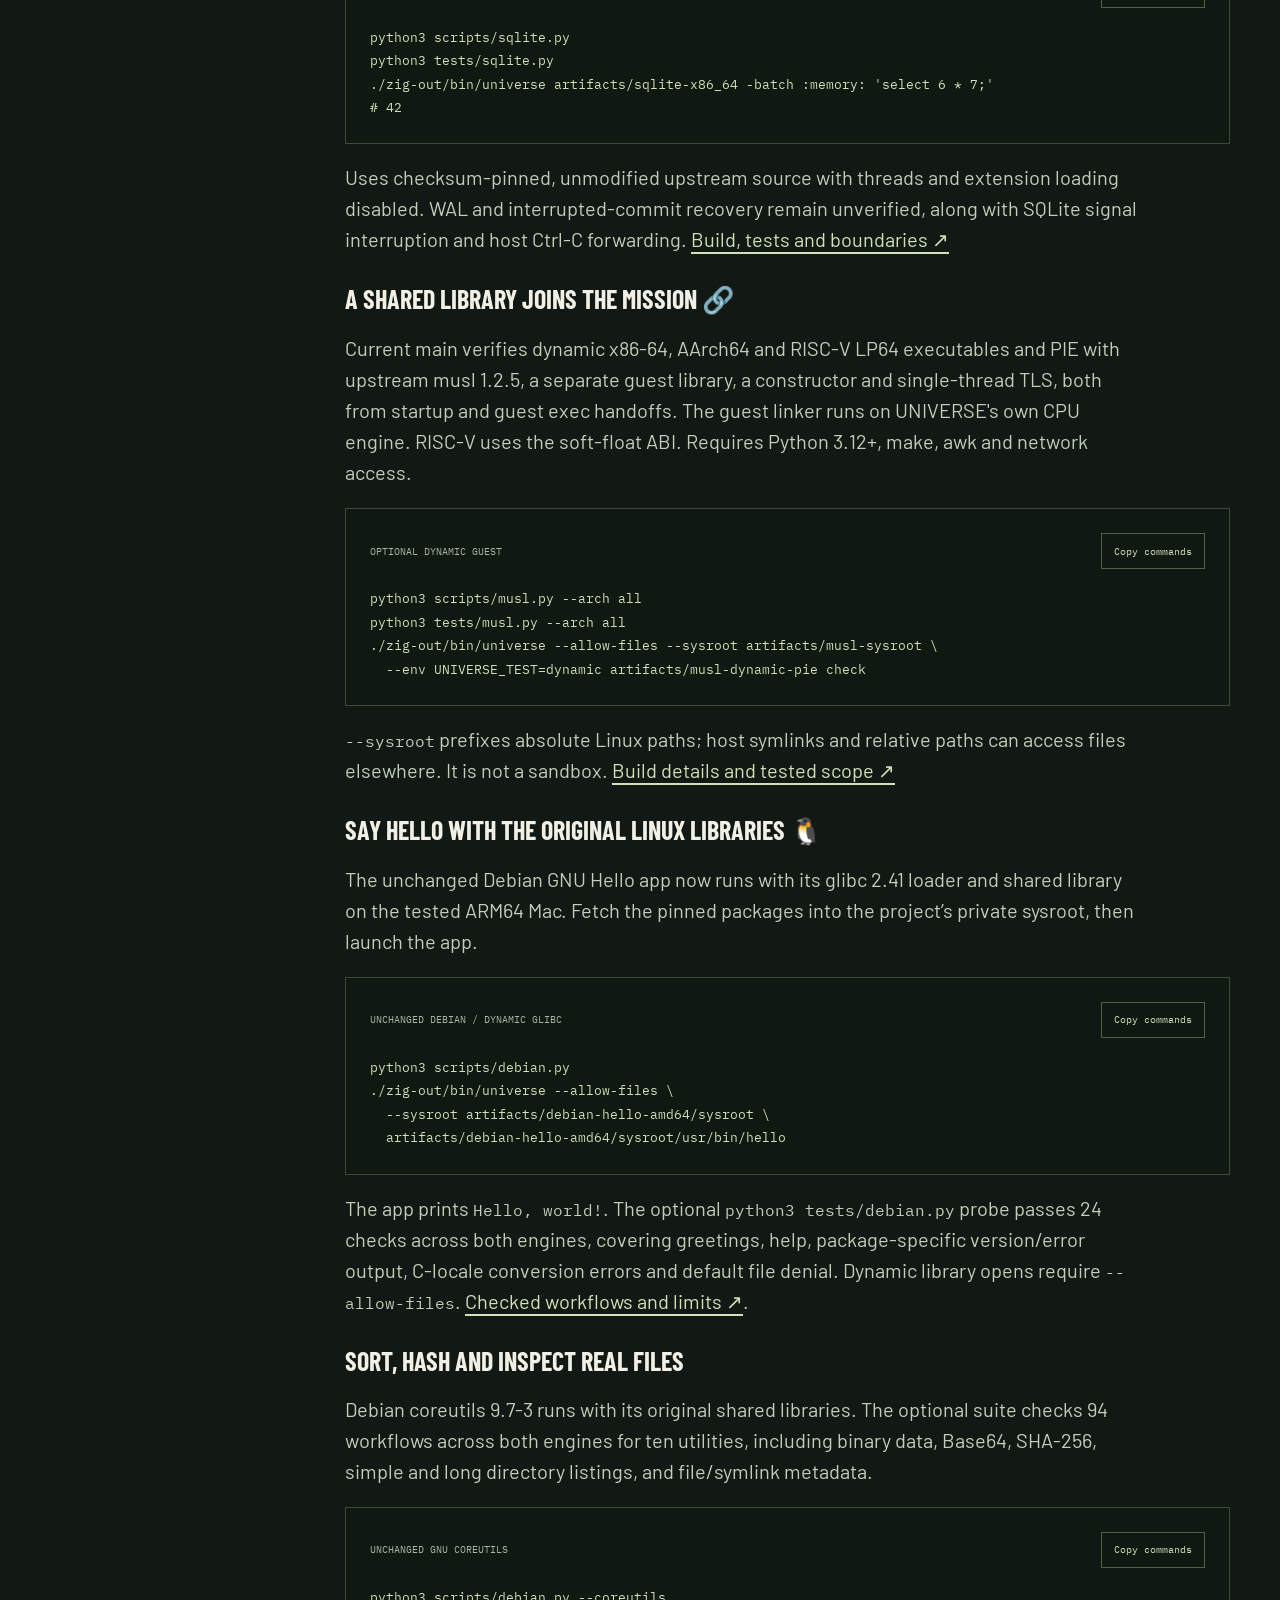
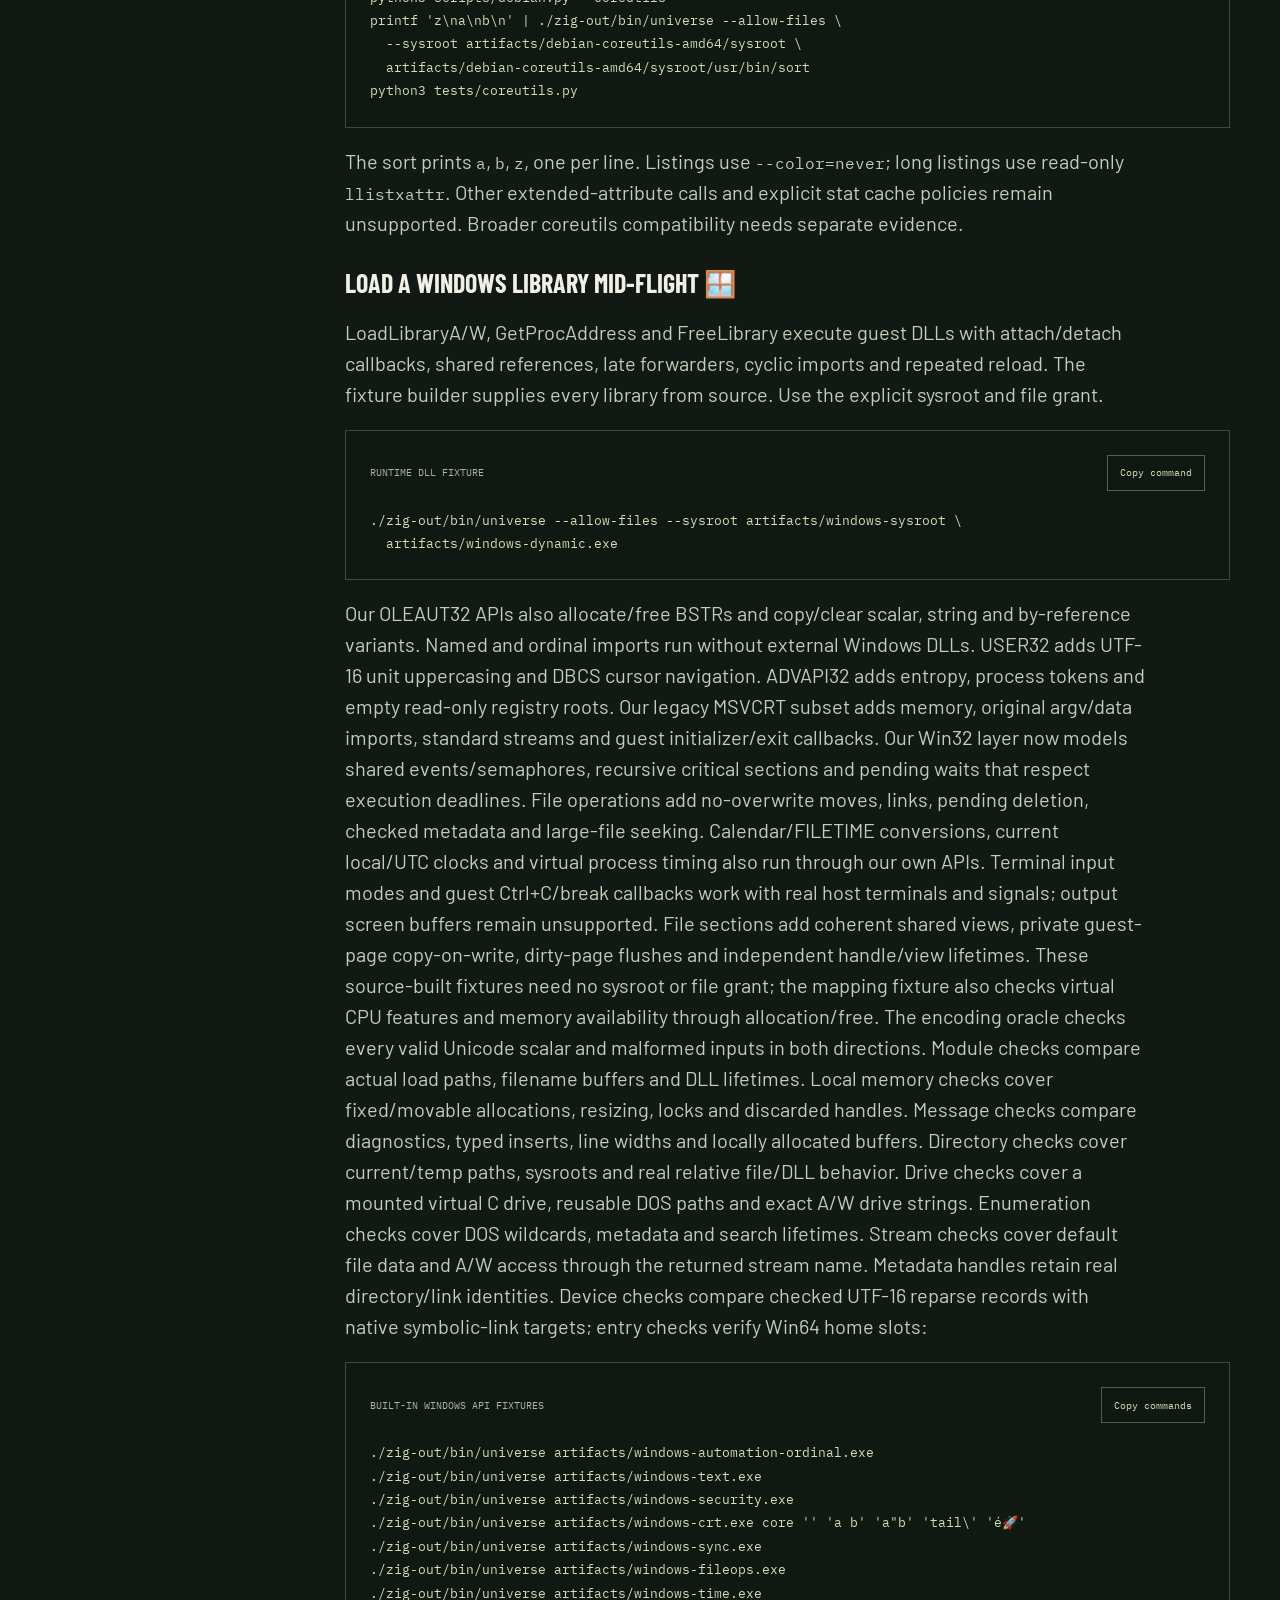
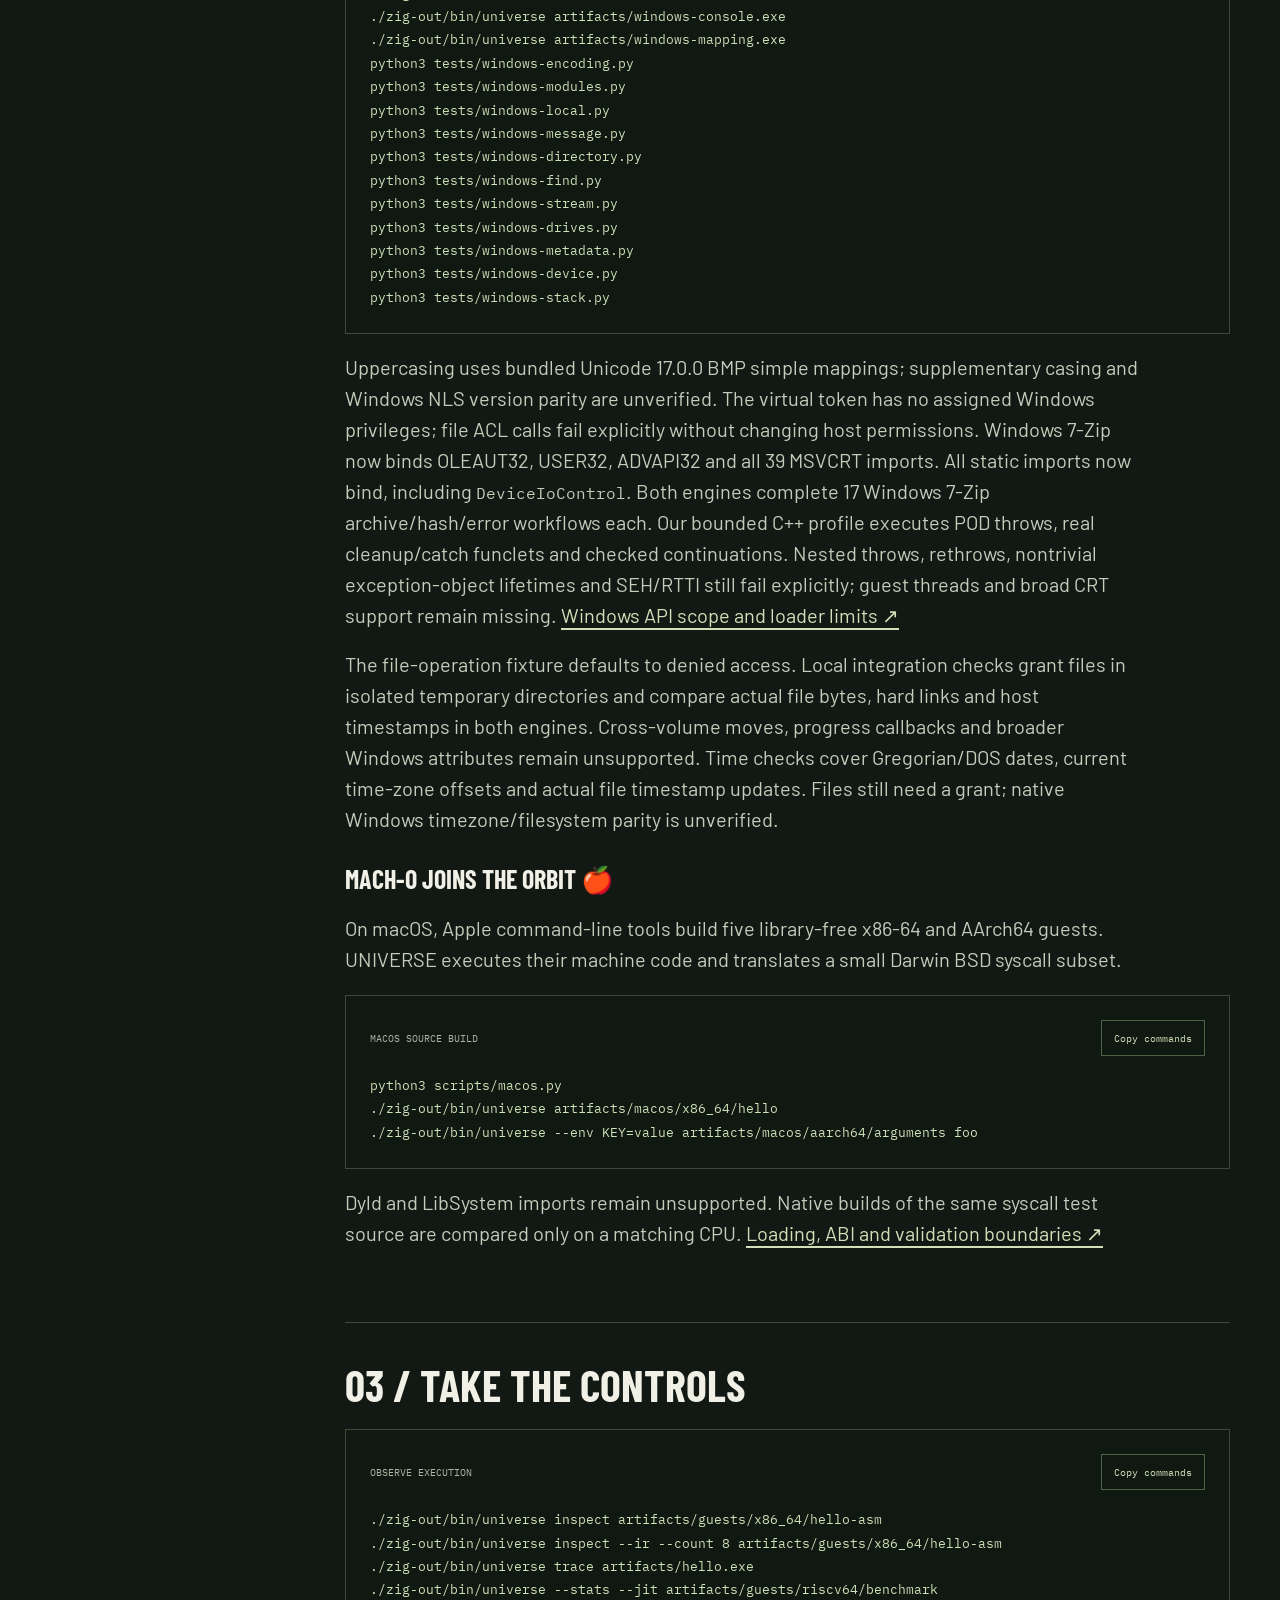
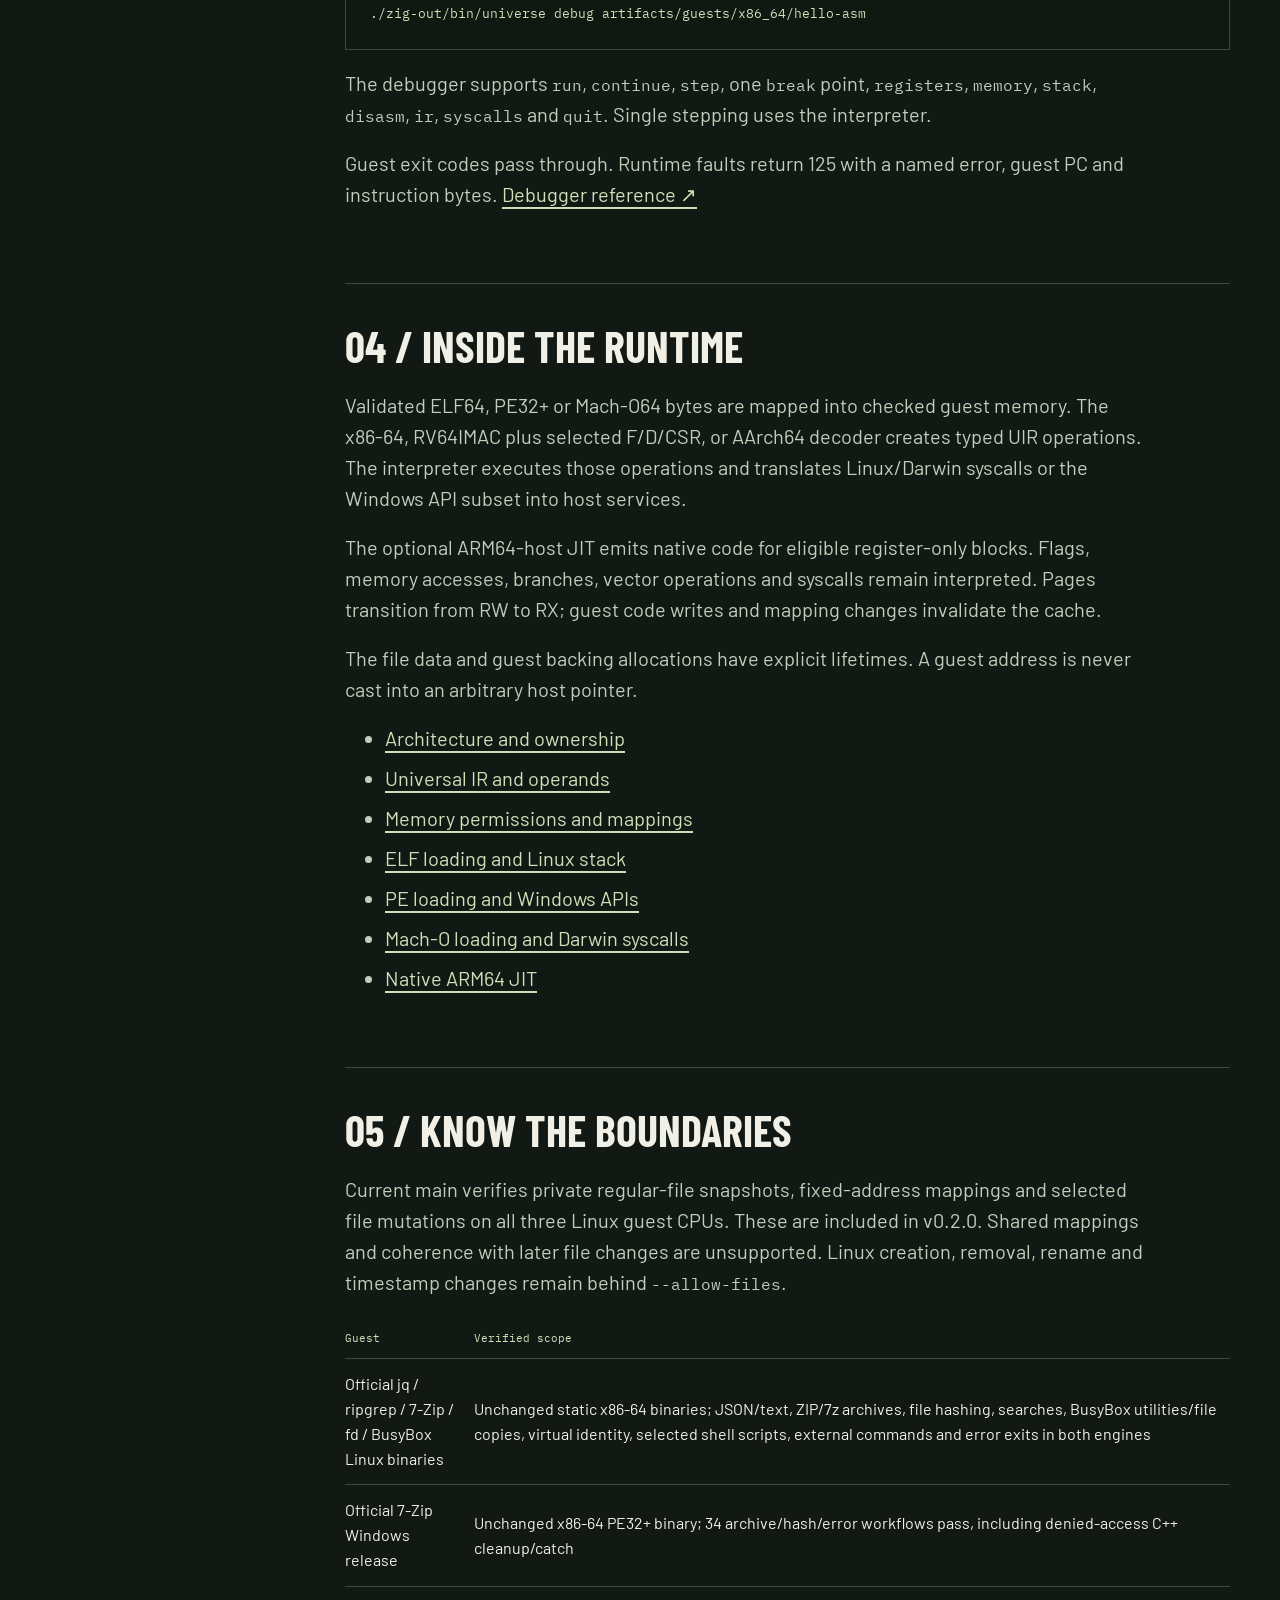
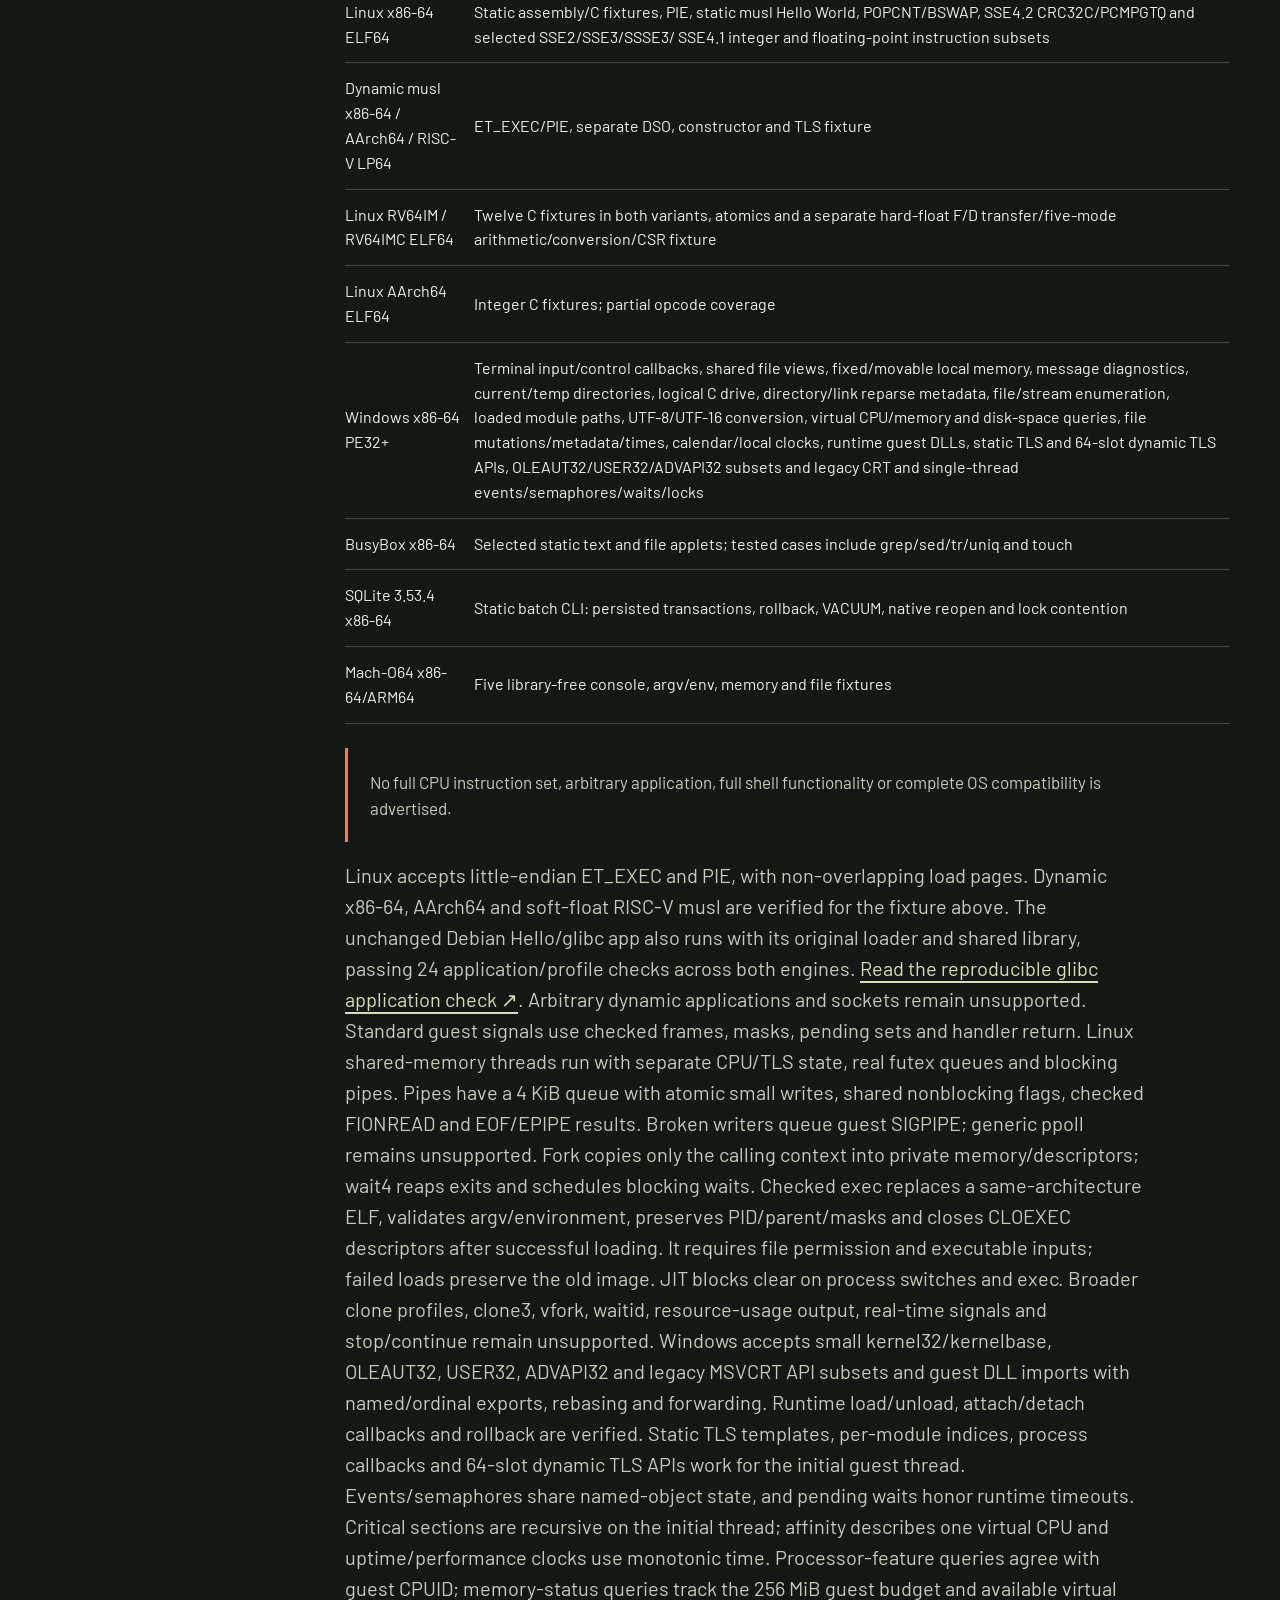
==== commit 03789715: "docs: point the site to v0.4.0 with Node.js and Go demos; refresh handoff Co-Authored-By: Claude Opu" ====
--- a/site/docs.html
+++ b/site/docs.html
@@ -35,8 +35,8 @@
             >Source ↗</a
           ><a
             class="nav-cta"
-            href="https://github.com/OthmaneBlial/universe/releases/tag/v0.3.0"
-            >Release v0.3.0 ↗</a
+            href="https://github.com/OthmaneBlial/universe/releases/tag/v0.4.0"
+            >Release v0.4.0 ↗</a
           >
         </div>
       </nav>
@@ -90,7 +90,7 @@
             <p>
               The
               <a
-                href="https://github.com/OthmaneBlial/universe/releases/tag/v0.3.0"
+                href="https://github.com/OthmaneBlial/universe/releases/tag/v0.4.0"
                 >macOS ARM64 release bundle</a
               >
               includes <code>bin/universe</code>, sources and local check
@@ -107,7 +107,7 @@
               <a href="https://github.com/sharkdp/fd/releases/tag/v10.5.0">fd 10.5.0</a>
               and <a href="https://busybox.net/downloads/binaries/1.35.0-x86_64-linux-musl/">BusyBox 1.35.0</a>.
               The explicit download script verifies archive and executable SHA-256 hashes.
-              It does not rebuild the apps. Use the v0.3.0 bundle or build current source.</p>
+              It does not rebuild the apps. Use the v0.4.0 bundle or build current source.</p>
             <div class="code-block">
               <div class="code-label"><span>OFFICIAL LINUX APPS / LOCAL CHECK</span><button class="copy" data-copy="docs-apps">Copy commands</button></div>
               <pre id="docs-apps"><code>zig build -Doptimize=ReleaseSafe
@@ -1155,10 +1155,10 @@
               SQLite, dynamic musl and downloaded-app checks are separate. GitHub Actions remains disabled.
             </p>
             <p>
-              The v0.3.0 local check passes 231/231 Zig tests, the complete
+              The v0.4.0 local check passes 238/238 Zig tests, the complete
               source-guest and CPU/API oracle suite, 10,000 corpus mutations and
               30,000 random decoder cases. Separate unchanged-app suites pass
-              540/540 workflows across both engines. A clean source build also
+              589/589 workflows across both engines. A clean source build also
               passes. These are bounded deterministic checks, not a coverage-guided
               fuzz campaign.
             </p>
